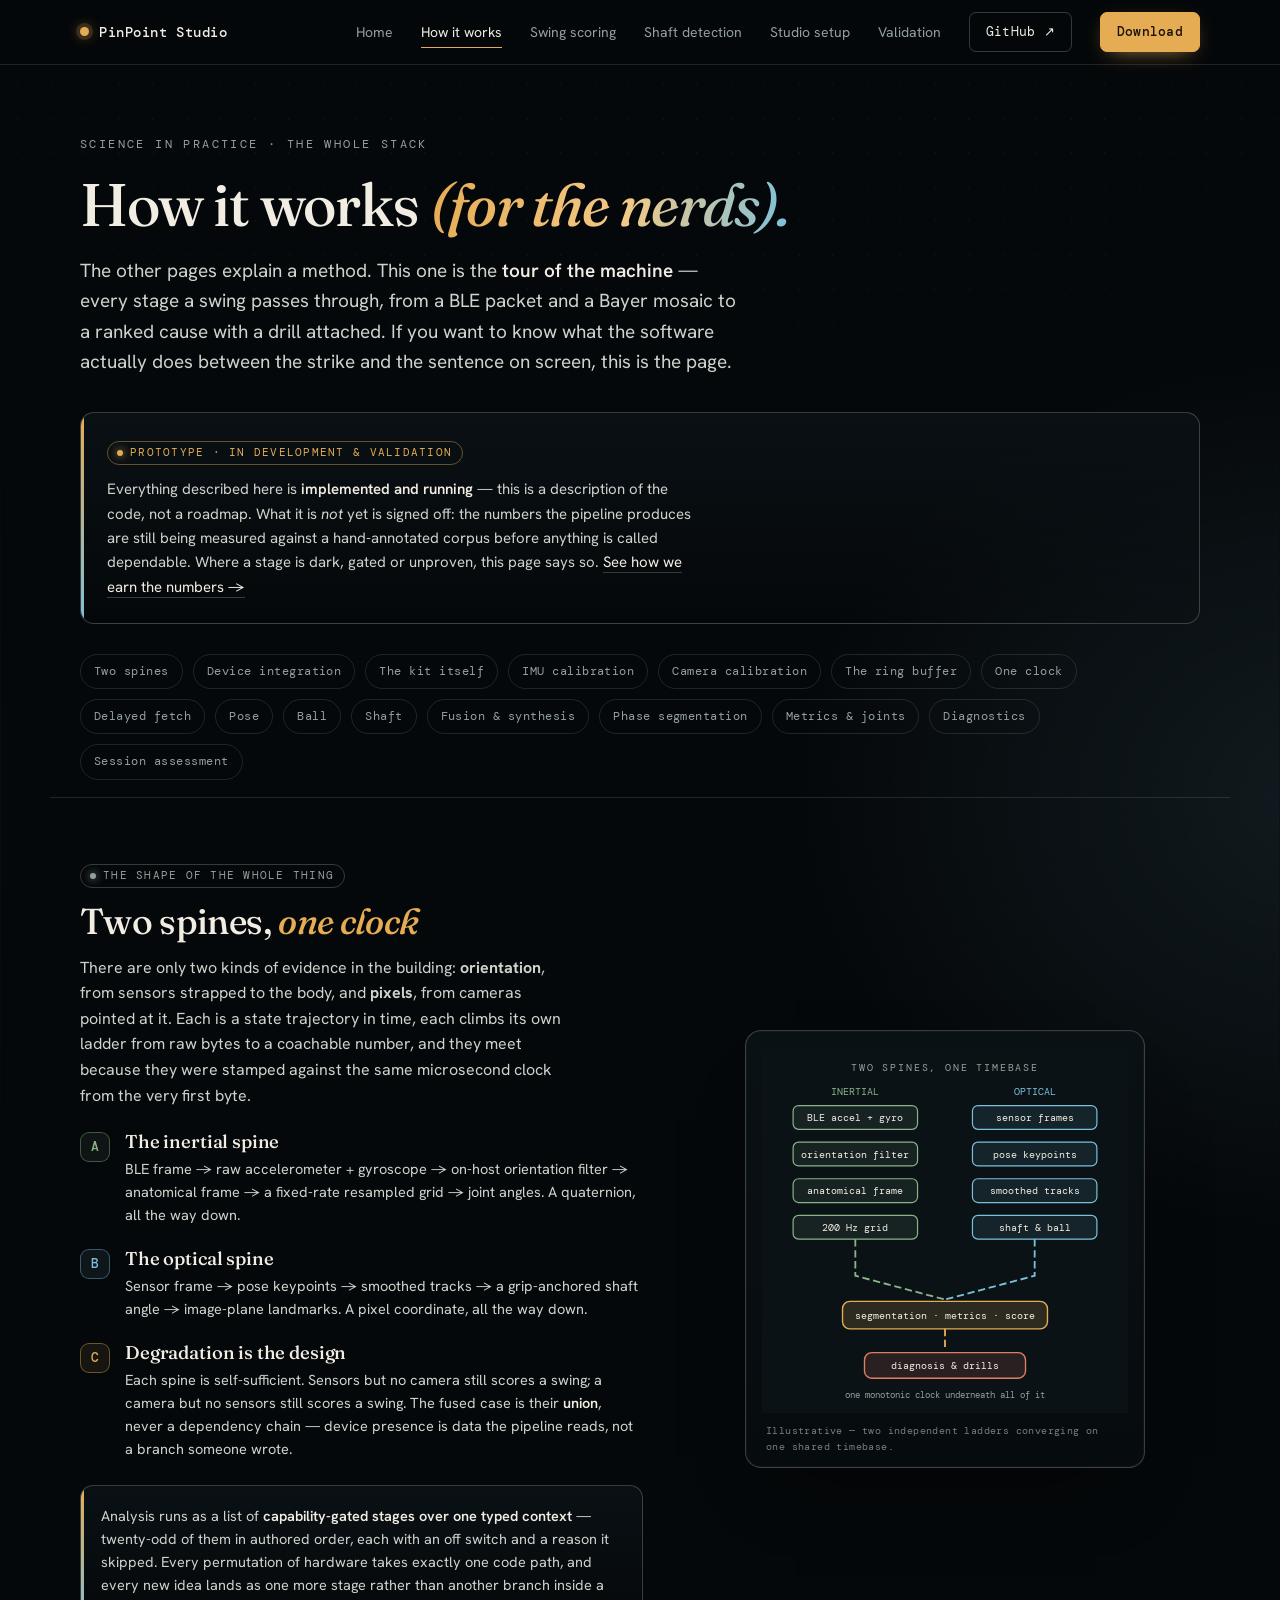
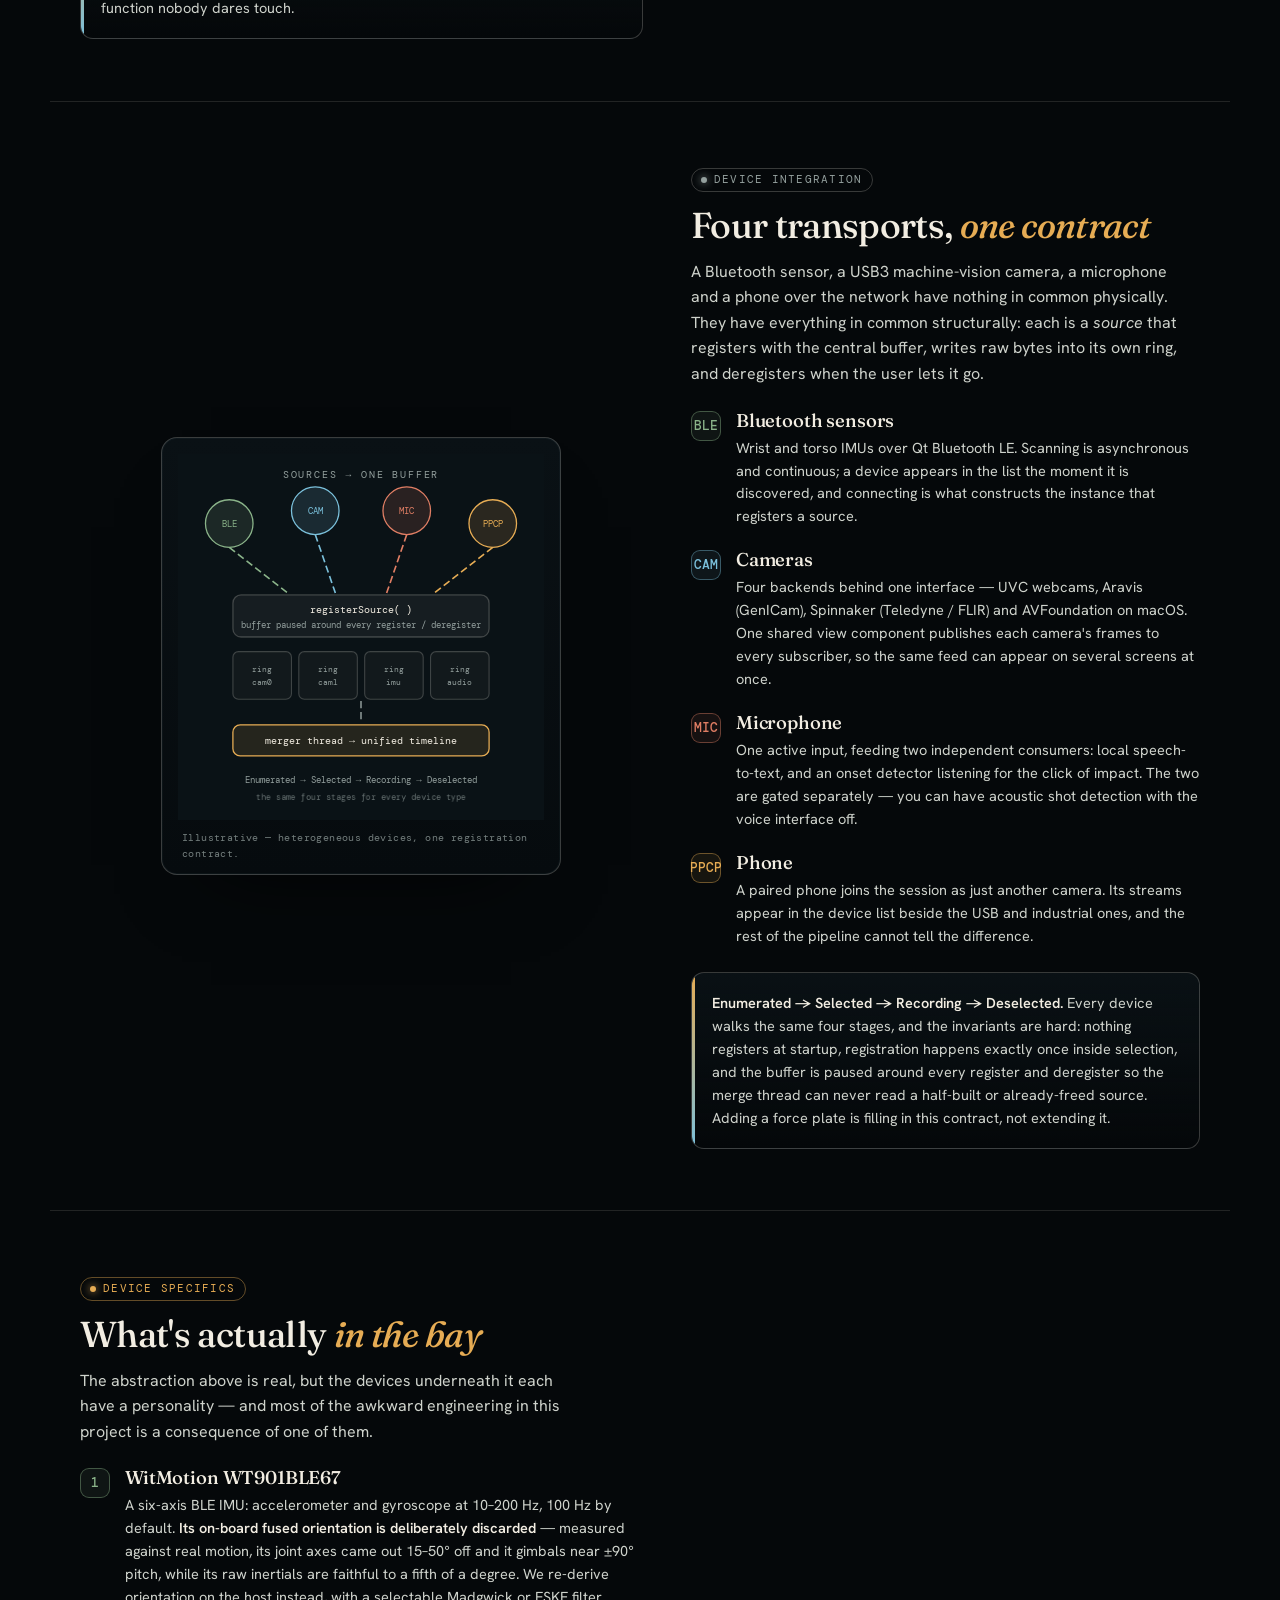
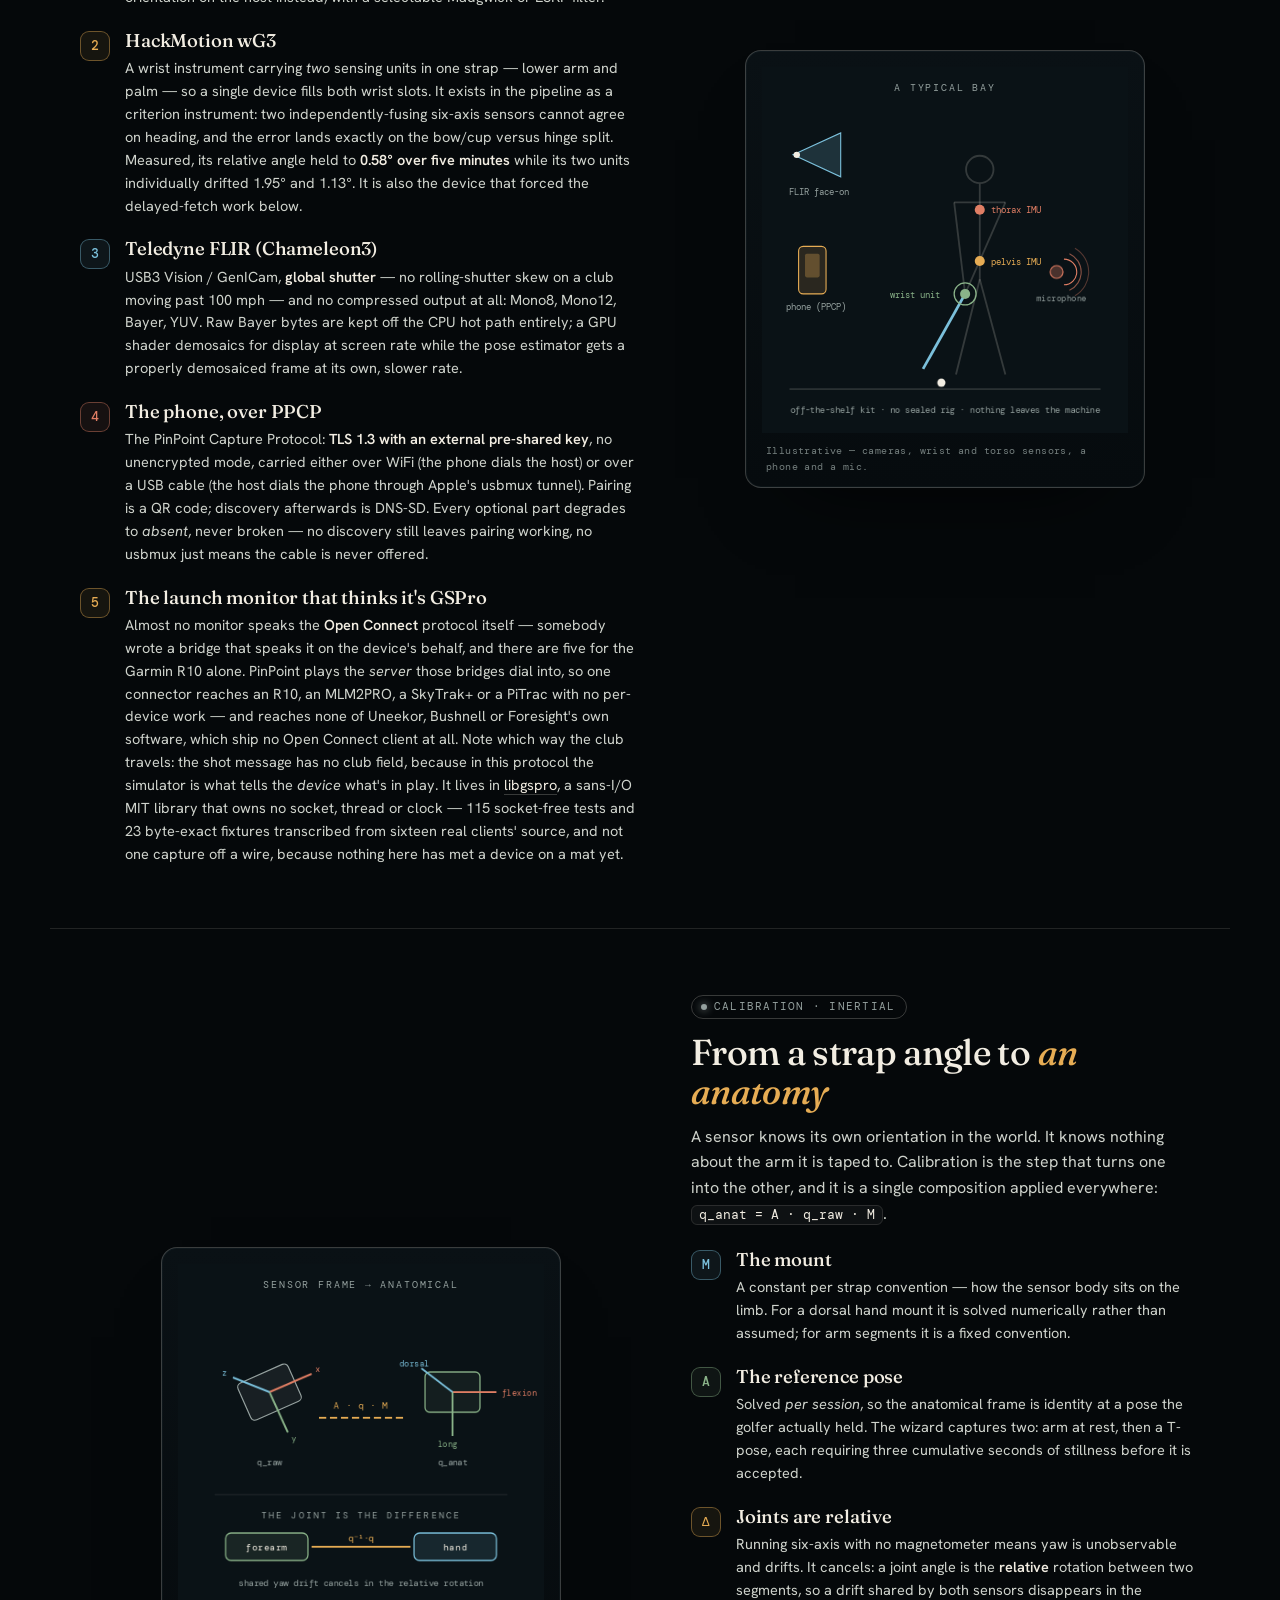
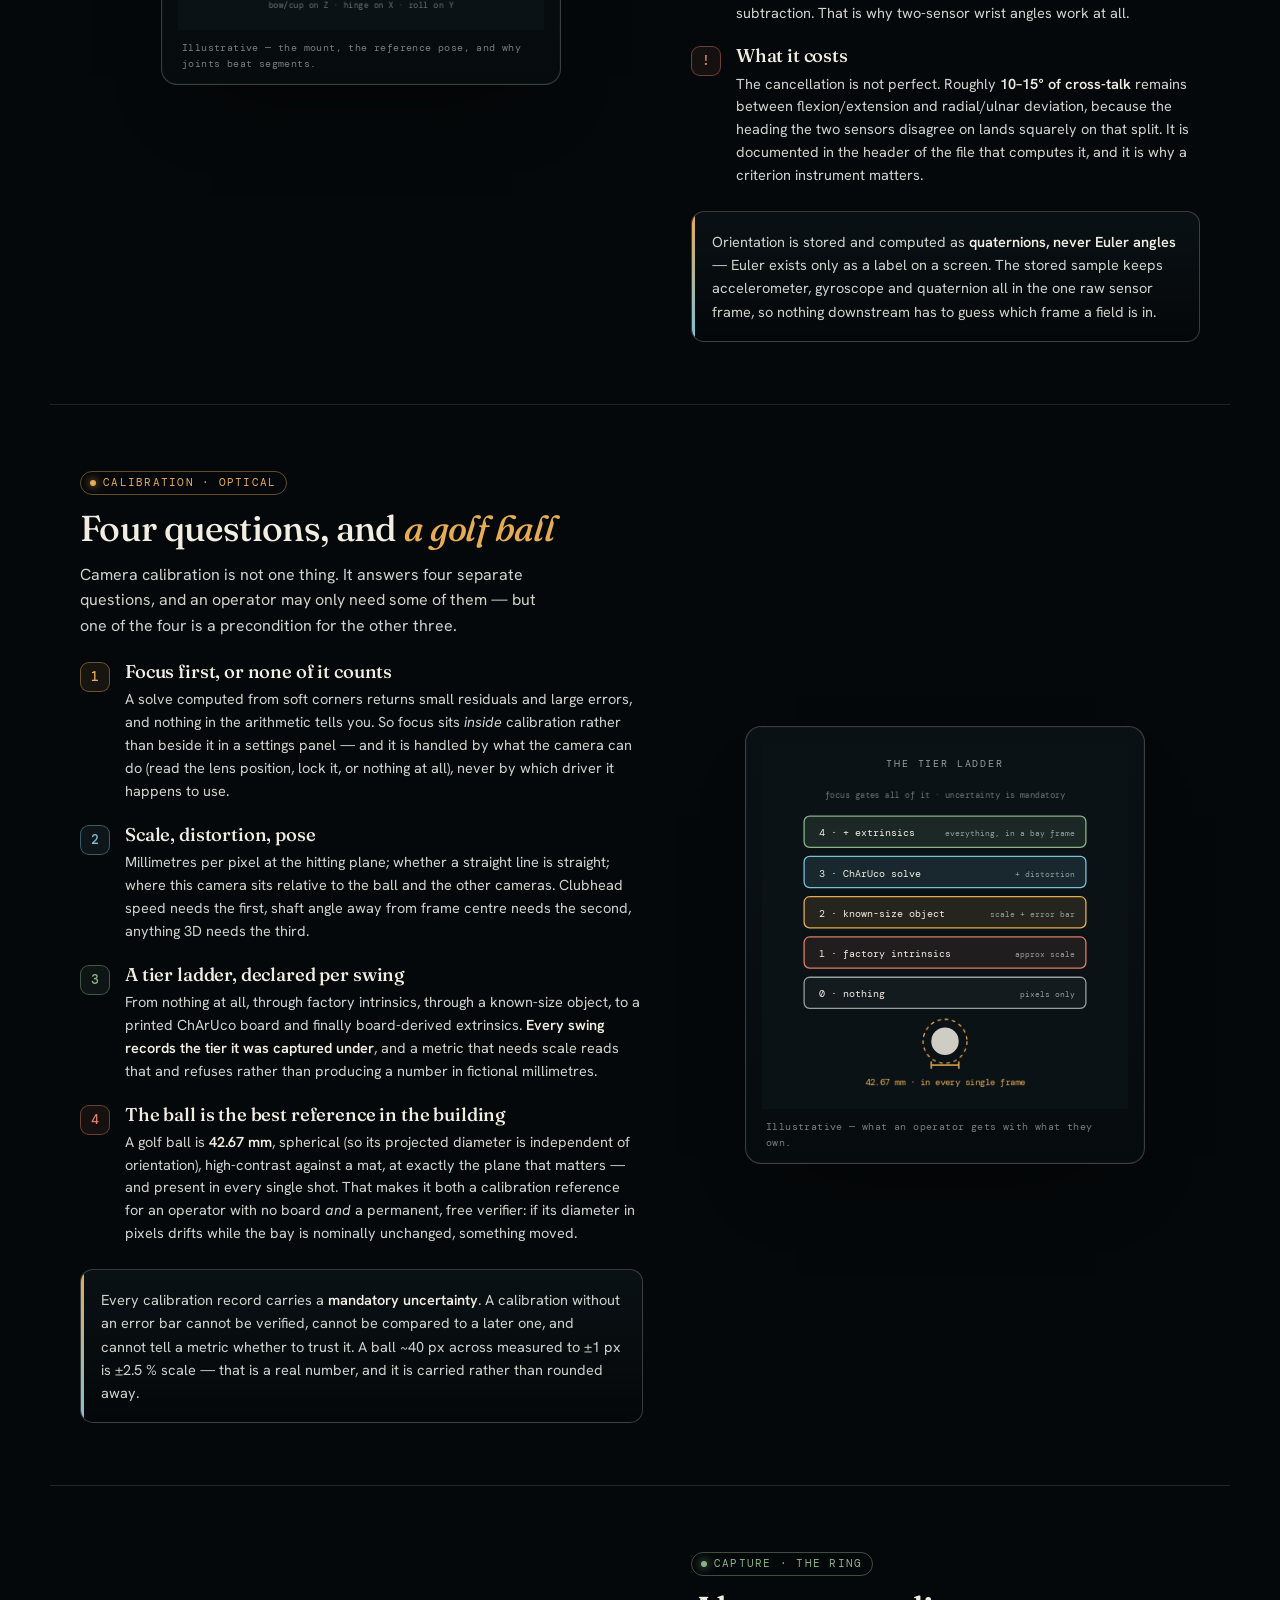
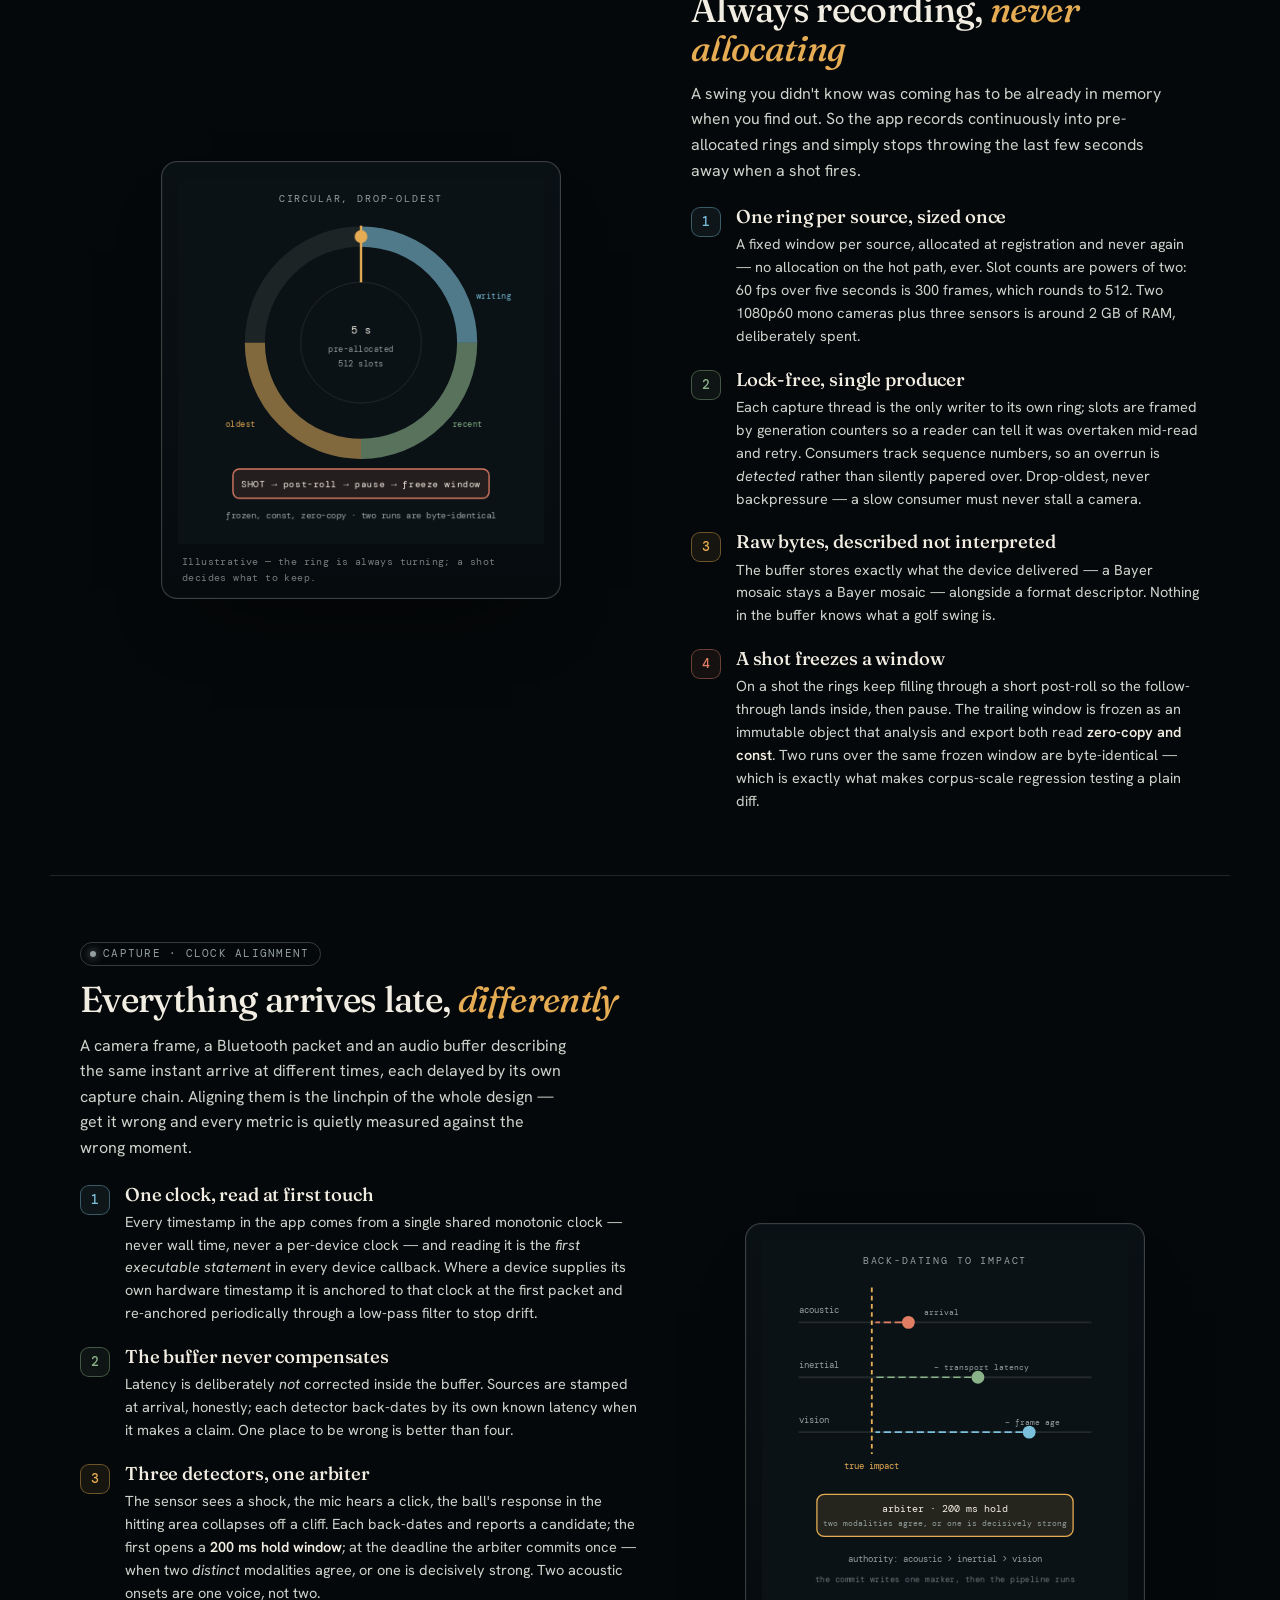
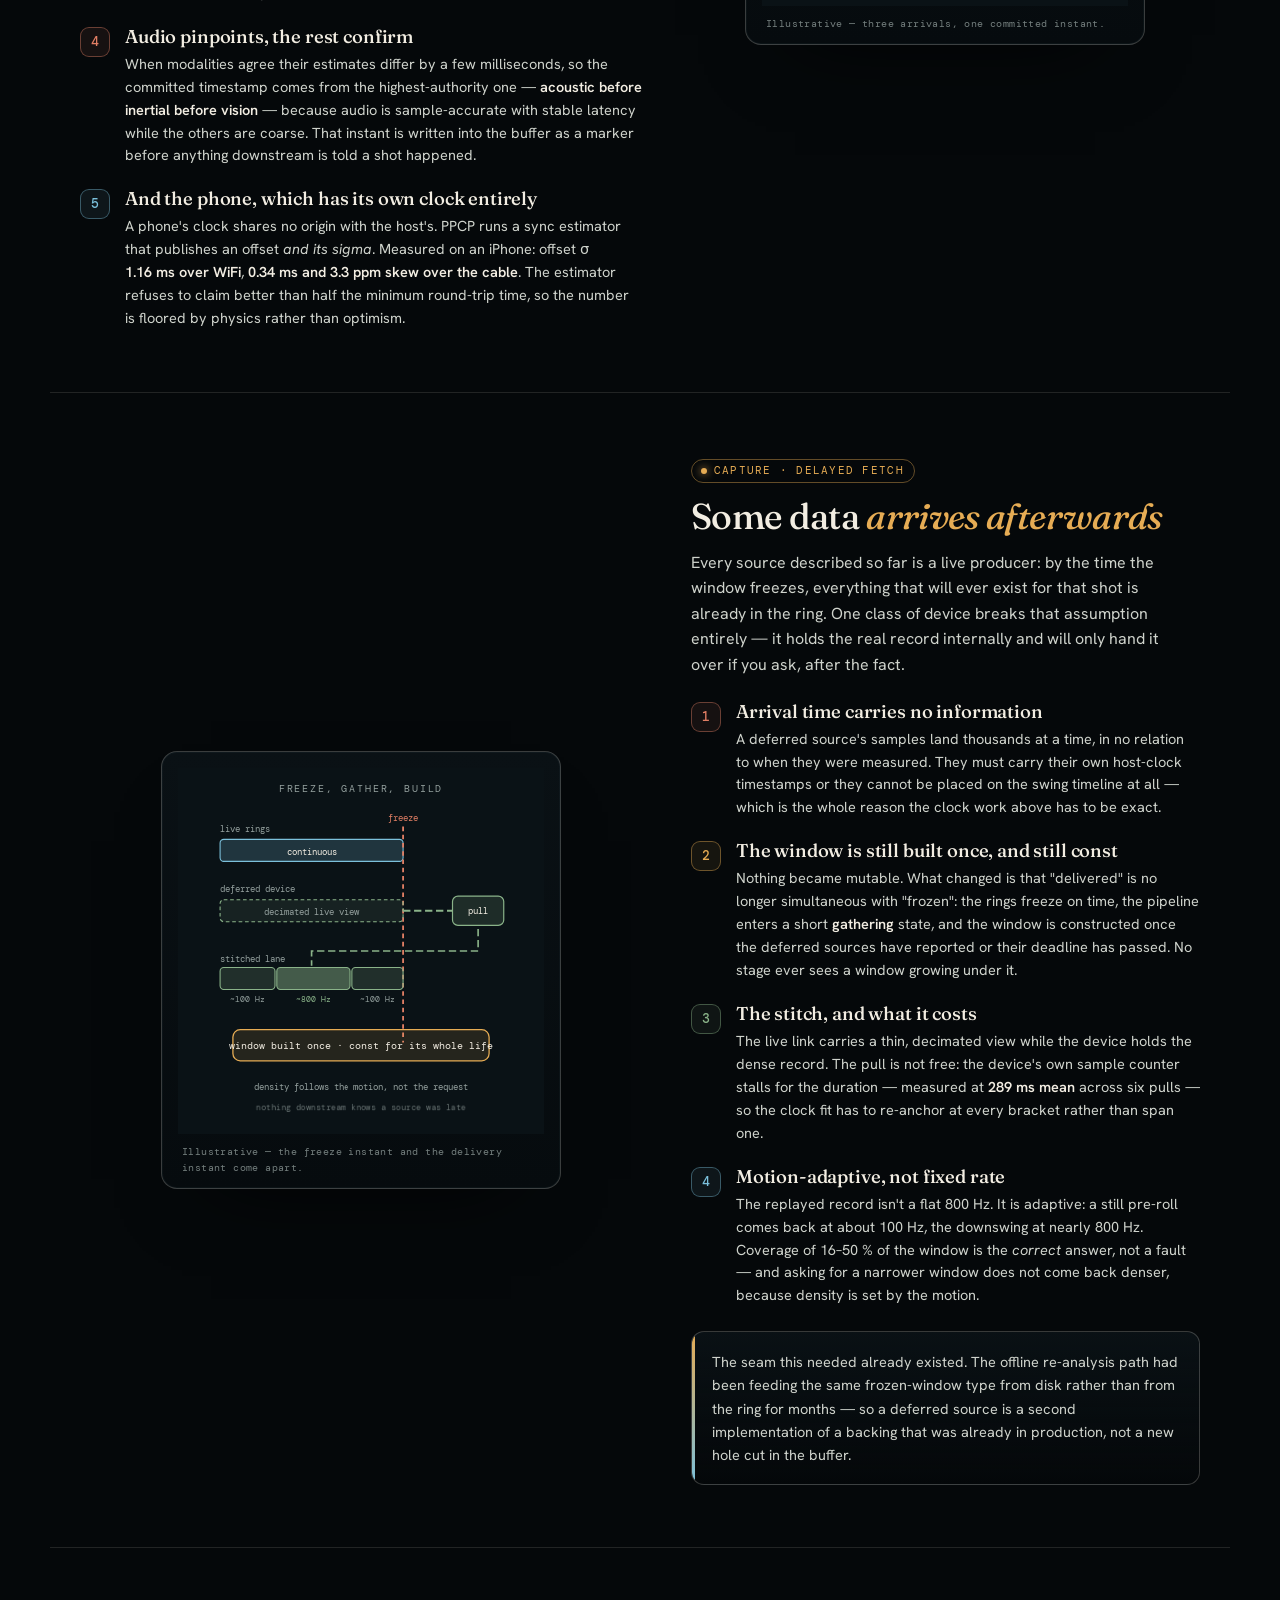
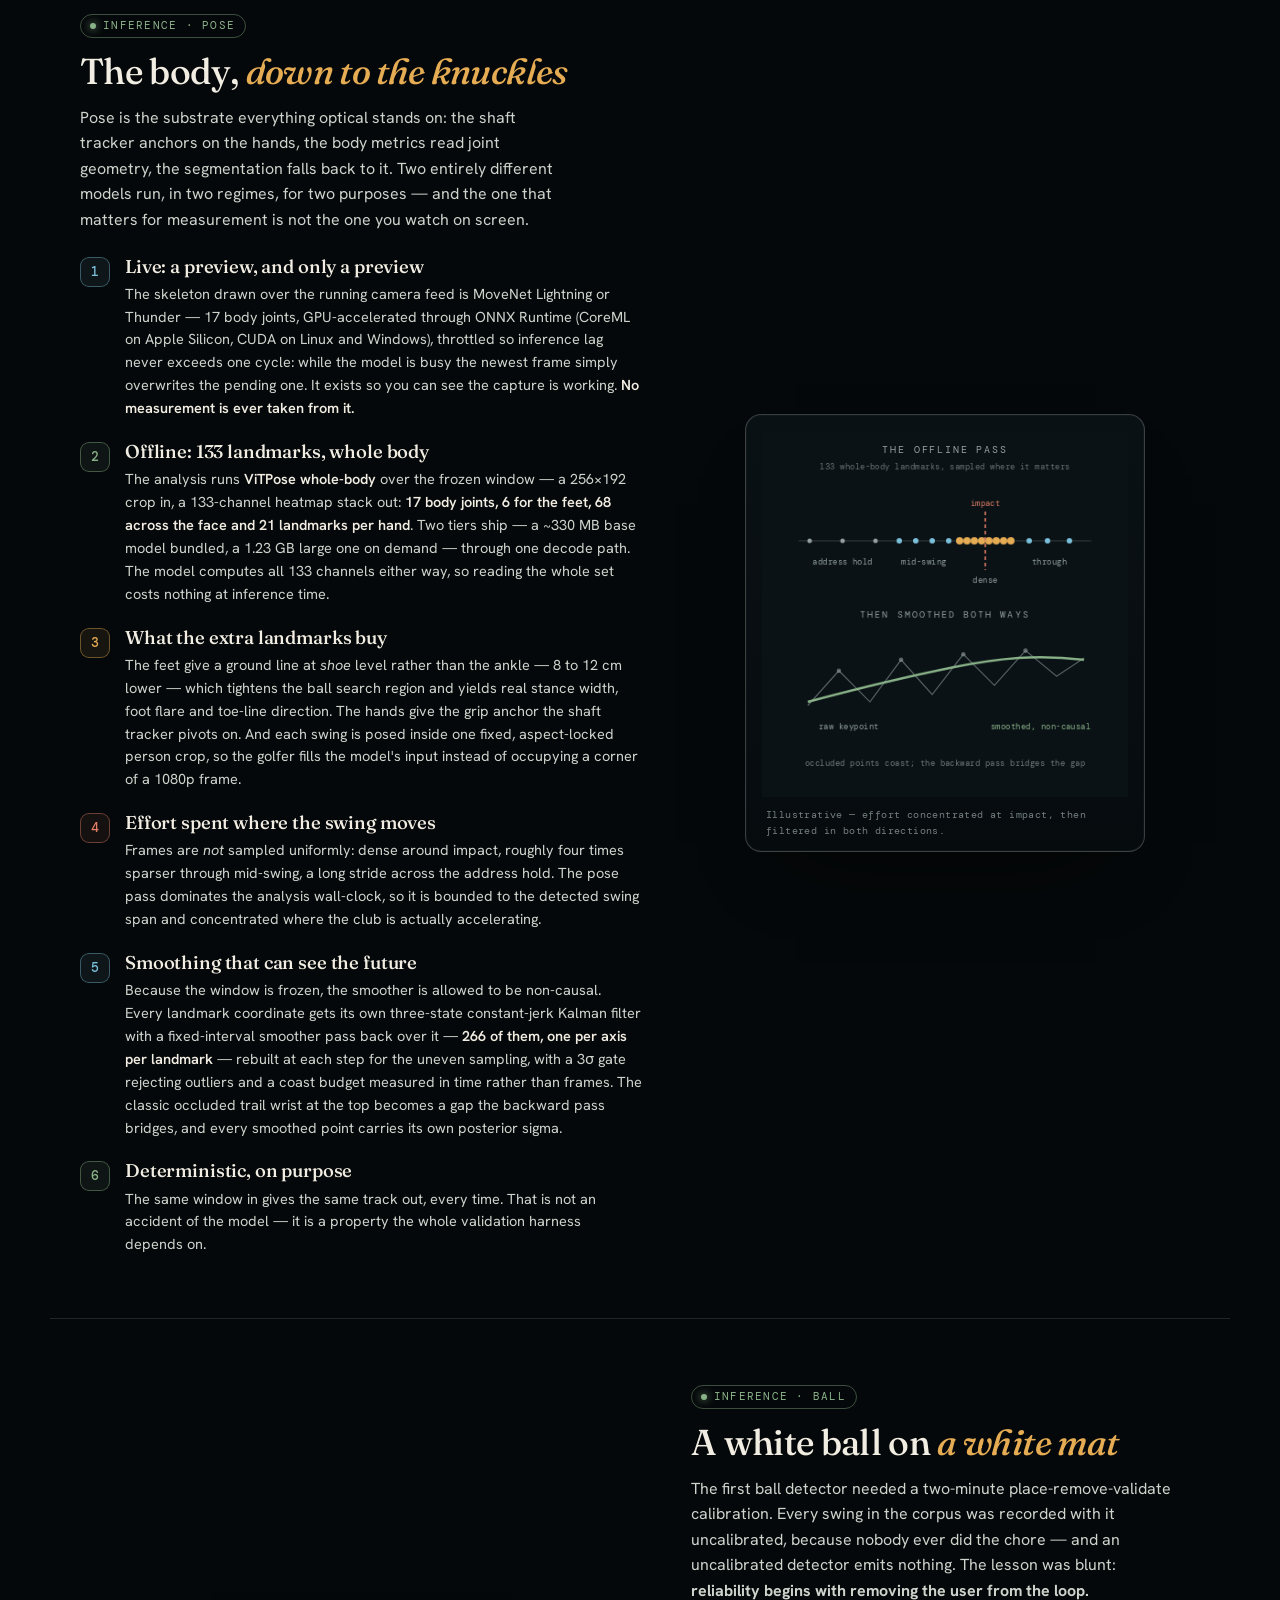
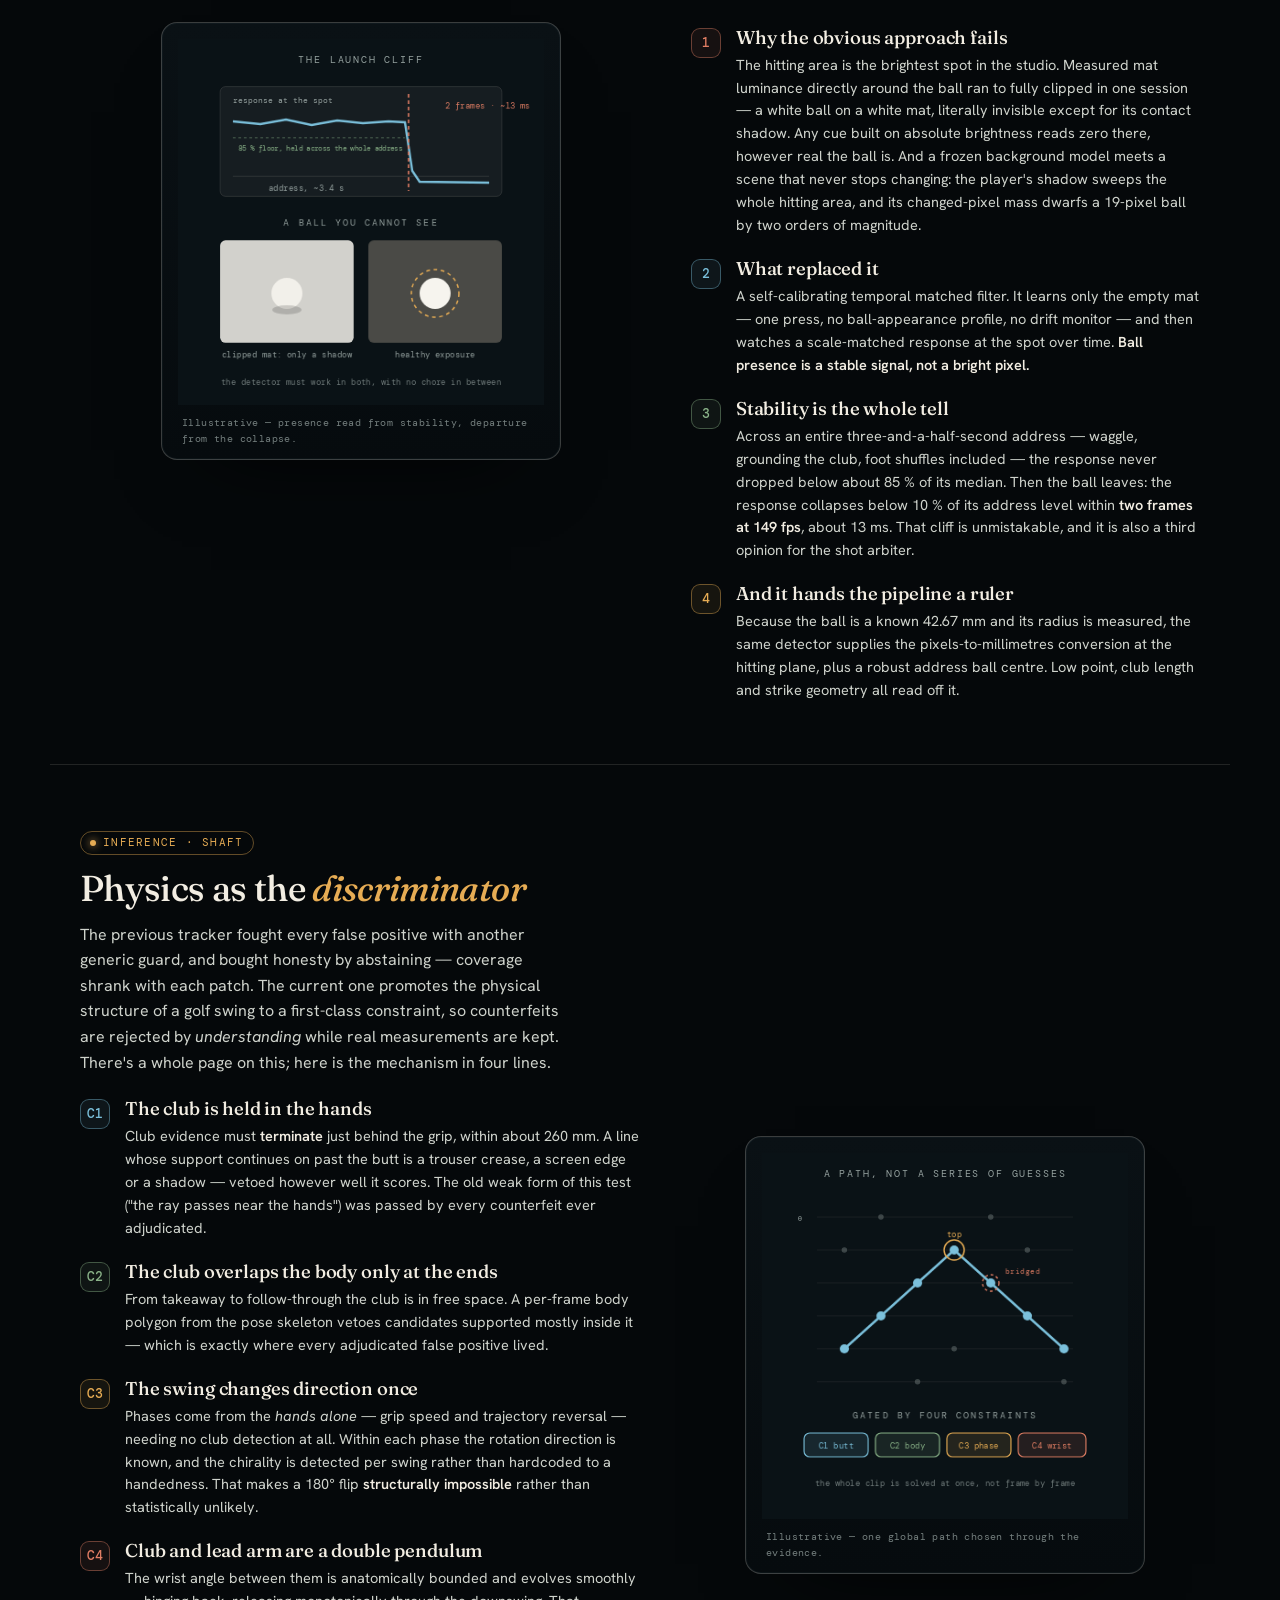
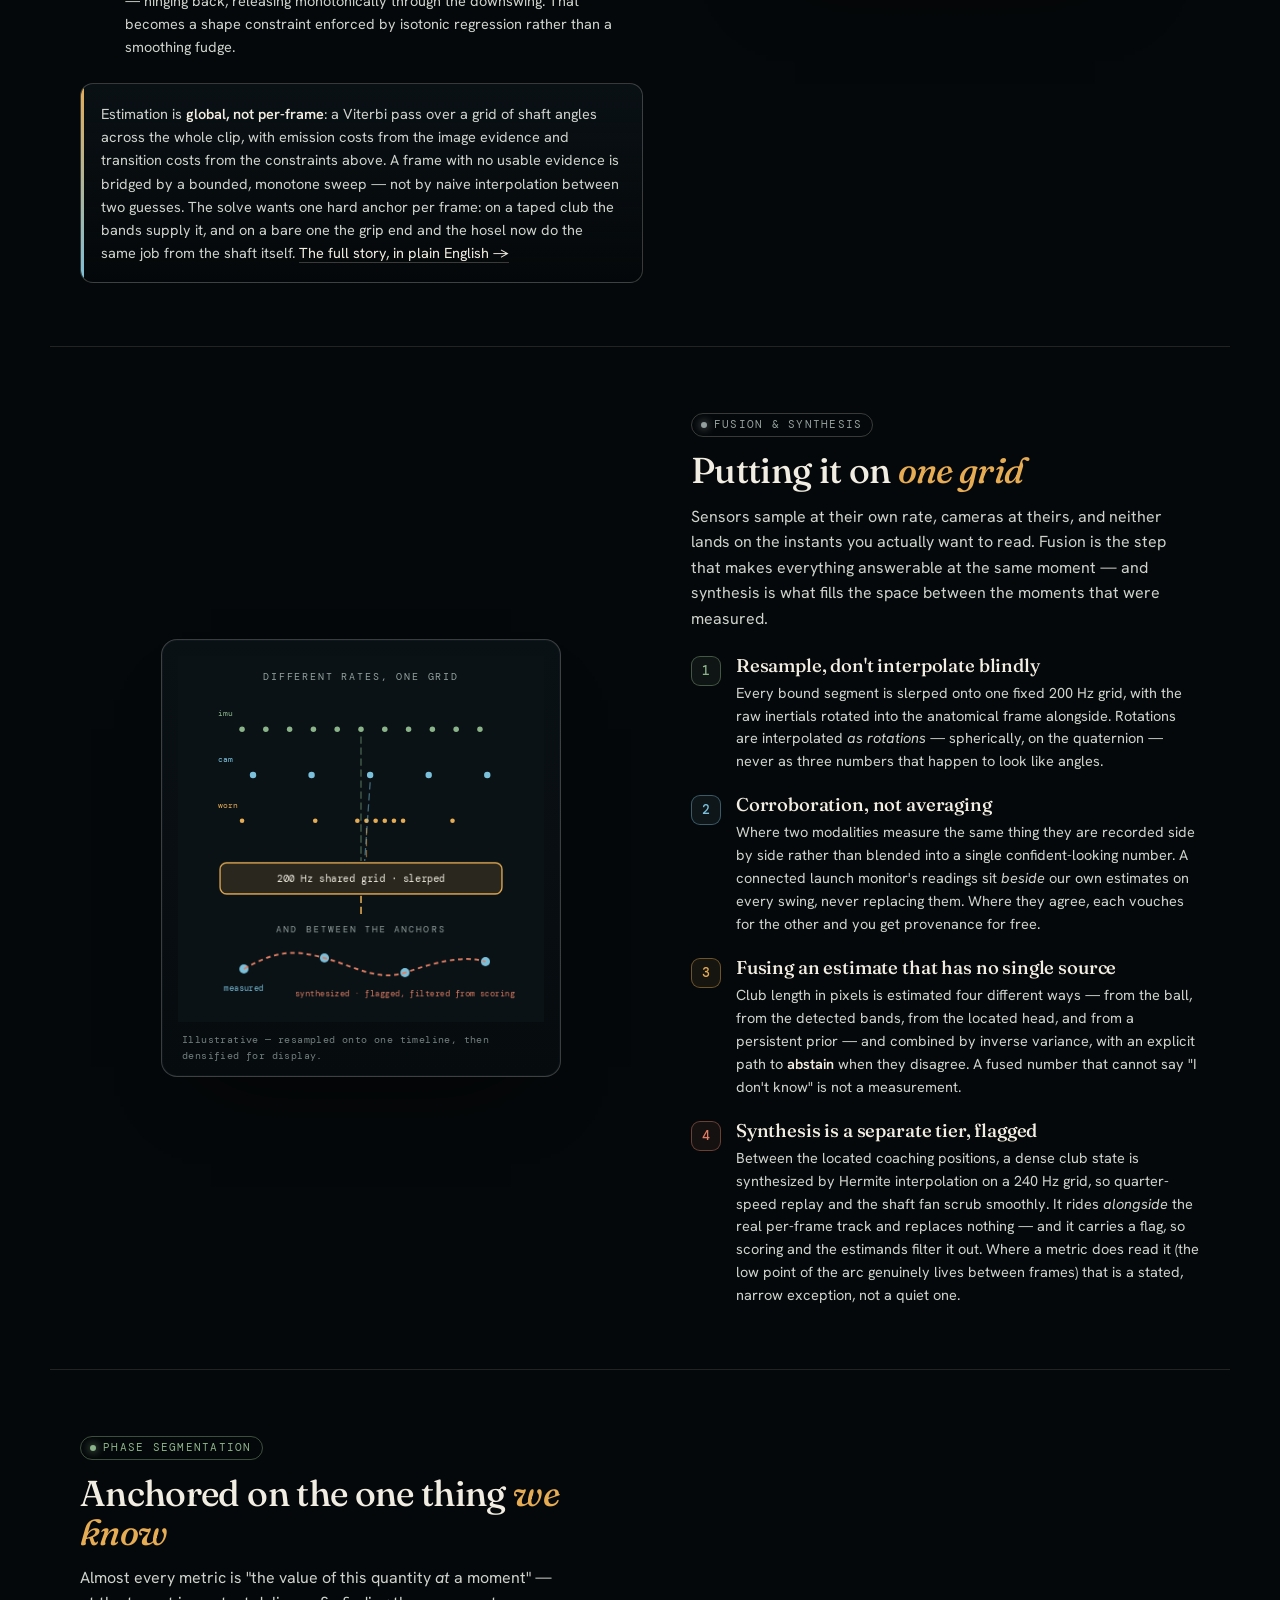
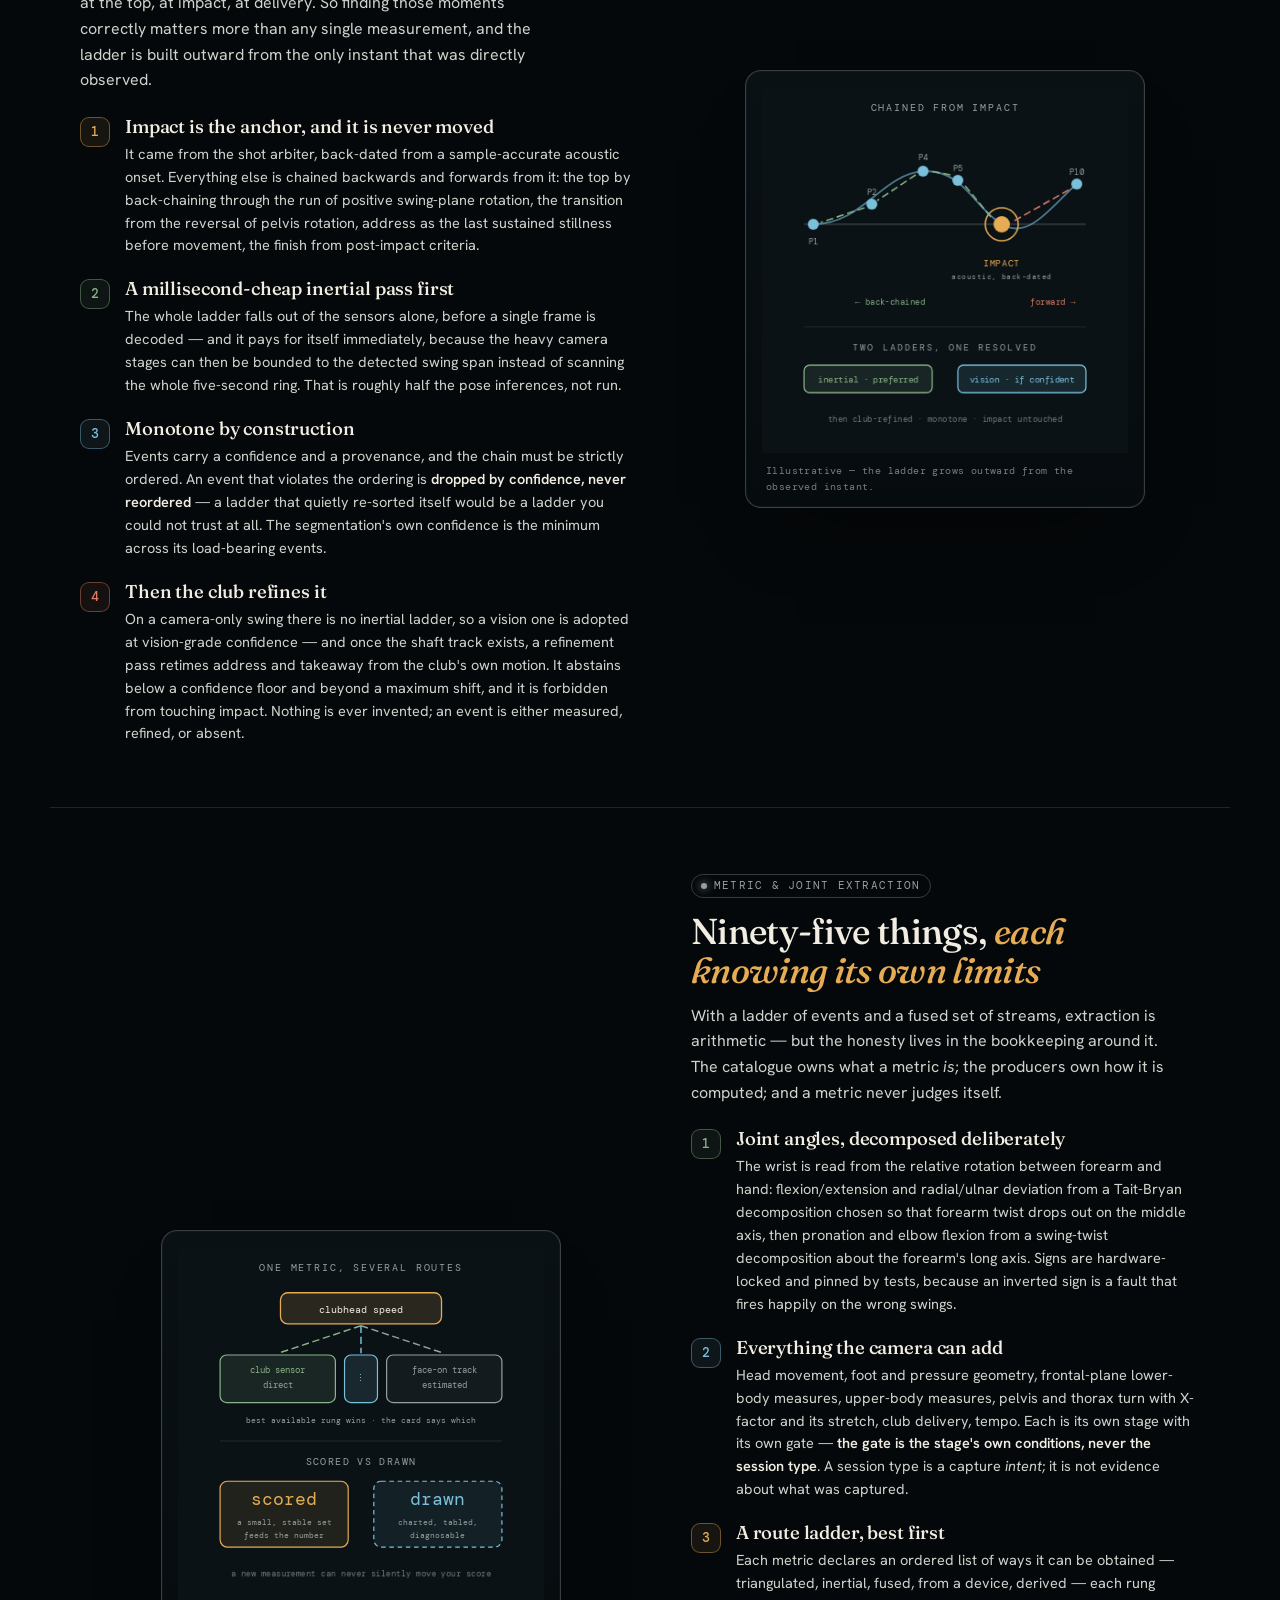
==== science/how-it-works.html @ d36f59b2 "Bring the site up to beta 3 — the second camera counts The down-the-line camera gets its own trackin" ====
<!DOCTYPE html>
<html lang="en-GB">
<head>
<meta charset="UTF-8">
<meta name="viewport" content="width=device-width, initial-scale=1.0">
<title>How it works (for the nerds) — PinPoint Studio</title>
<meta name="description" content="The whole PinPoint Studio pipeline end to end — device integration over BLE, cameras, microphone and phone; the WitMotion, HackMotion, FLIR and PPCP specifics; IMU and camera calibration; the lock-free capture ring, one monotonic clock and delayed fetch; pose, ball and shaft inference; fusion and synthesis; phase segmentation; metric and joint extraction; the causal diagnostics model with its corridors; and session assessment with drills and screens. A prototype under validation.">
<link rel="preconnect" href="https://fonts.googleapis.com">
<link rel="preconnect" href="https://fonts.gstatic.com" crossorigin>
<link href="https://fonts.googleapis.com/css2?family=Fraunces:ital,opsz,wght@0,9..144,400;0,9..144,500;0,9..144,600;1,9..144,400;1,9..144,500&family=Hanken+Grotesk:wght@400;500;600;700&family=DM+Mono:wght@400;500&display=swap" rel="stylesheet">
<link rel="stylesheet" href="../assets/science.css">
</head>
<body>
<div class="page">

<header>
  <div class="wrap bar">
    <a class="mark" href="../index.html"><span class="dot"></span><b>PinPoint Studio</b></a>
    <nav class="navlinks">
      <a class="muted" href="../index.html">Home</a>
      <a class="muted" href="how-it-works.html" aria-current="page">How it works</a>
      <a class="muted" href="swing-scoring.html">Swing scoring</a>
      <a class="muted" href="shaft-detection.html">Shaft detection</a>
      <a class="muted" href="studio-setup.html">Studio setup</a>
      <a class="muted" href="validation.html">Validation</a>
      <a class="btn" href="https://github.com/PinPoint-Golf/PinPointStudio" target="_blank" rel="noopener">GitHub &#8599;</a>
      <a class="btn solid" href="../index.html#get">Download</a>
    </nav>
  </div>
</header>

<main>
  <!-- hero -->
  <section class="subhero wrap">
    <span class="eyebrow reveal">Science in practice &middot; The whole stack</span>
    <h1 class="reveal" style="--d:1">How it works <em>(for the nerds).</em></h1>
    <p class="lede reveal" style="--d:2">The other pages explain a method. This one is the <strong>tour of the machine</strong> — every stage a swing passes through, from a BLE packet and a Bayer mosaic to a ranked cause with a drill attached. If you want to know what the software actually does between the strike and the sentence on screen, this is the page.</p>
    <div class="notice reveal" style="--d:3">
      <span class="badge dev"><i></i>Prototype &middot; in development &amp; validation</span>
      <p>Everything described here is <strong>implemented and running</strong> — this is a description of the code, not a roadmap. What it is <em>not</em> yet is signed off: the numbers the pipeline produces are still being measured against a hand-annotated corpus before anything is called dependable. Where a stage is dark, gated or unproven, this page says so. <a class="ulink" href="validation.html">See how we earn the numbers &#8594;</a></p>
    </div>
    <nav class="contents reveal" style="--d:4" aria-label="On this page">
      <a href="#spine">Two spines</a>
      <a href="#devices">Device integration</a>
      <a href="#hardware">The kit itself</a>
      <a href="#imucal">IMU calibration</a>
      <a href="#camcal">Camera calibration</a>
      <a href="#buffer">The ring buffer</a>
      <a href="#clock">One clock</a>
      <a href="#deferred">Delayed fetch</a>
      <a href="#pose">Pose</a>
      <a href="#ball">Ball</a>
      <a href="#shaft">Shaft</a>
      <a href="#fusion">Fusion &amp; synthesis</a>
      <a href="#phases">Phase segmentation</a>
      <a href="#metrics">Metrics &amp; joints</a>
      <a href="#diagnostics">Diagnostics</a>
      <a href="#session">Session assessment</a>
    </nav>
  </section>

  <!-- 1. THE SPINE -->
  <section id="spine" class="xsec reveal">
    <div class="xgrid">
      <div class="xcol">
        <span class="badge"><i></i>The shape of the whole thing</span>
        <h2 class="xh">Two spines, <em>one clock</em></h2>
        <p class="xlede">There are only two kinds of evidence in the building: <strong>orientation</strong>, from sensors strapped to the body, and <strong>pixels</strong>, from cameras pointed at it. Each is a state trajectory in time, each climbs its own ladder from raw bytes to a coachable number, and they meet because they were stamped against the same microsecond clock from the very first byte.</p>
        <ul class="points">
          <li class="point"><span class="pi green">A</span><div><h4>The inertial spine</h4><p>BLE frame &#8594; raw accelerometer + gyroscope &#8594; on-host orientation filter &#8594; anatomical frame &#8594; a fixed-rate resampled grid &#8594; joint angles. A quaternion, all the way down.</p></div></li>
          <li class="point"><span class="pi cyan">B</span><div><h4>The optical spine</h4><p>Sensor frame &#8594; pose keypoints &#8594; smoothed tracks &#8594; a grip-anchored shaft angle &#8594; image-plane landmarks. A pixel coordinate, all the way down.</p></div></li>
          <li class="point"><span class="pi amber">C</span><div><h4>Degradation is the design</h4><p>Each spine is self-sufficient. Sensors but no camera still scores a swing; a camera but no sensors still scores a swing. The fused case is their <strong>union</strong>, never a dependency chain — device presence is data the pipeline reads, not a branch someone wrote.</p></div></li>
        </ul>
        <div class="callout"><p>Analysis runs as a list of <strong>capability-gated stages over one typed context</strong> — twenty-odd of them in authored order, each with an off switch and a reason it skipped. Every permutation of hardware takes exactly one code path, and every new idea lands as one more stage rather than another branch inside a function nobody dares touch.</p></div>
      </div>
      <div class="xv reveal">
        <svg viewBox="0 0 400 400" xmlns="http://www.w3.org/2000/svg">
          <rect width="400" height="400" fill="#0A1216"/>
          <text x="200" y="26" fill="var(--paper-dim)" font-size="10.5" text-anchor="middle" letter-spacing="2">TWO SPINES, ONE TIMEBASE</text>
          <text x="102" y="52" fill="var(--arm)" font-size="10.5" text-anchor="middle">INERTIAL</text>
          <text x="298" y="52" fill="var(--club)" font-size="10.5" text-anchor="middle">OPTICAL</text>
          <g stroke="var(--arm)" stroke-width="1.3" fill="rgba(138,179,137,.10)">
            <rect x="34" y="64" width="136" height="26" rx="6"/>
            <rect x="34" y="104" width="136" height="26" rx="6"/>
            <rect x="34" y="144" width="136" height="26" rx="6"/>
            <rect x="34" y="184" width="136" height="26" rx="6"/>
          </g>
          <g stroke="var(--club)" stroke-width="1.3" fill="rgba(123,192,219,.10)">
            <rect x="230" y="64" width="136" height="26" rx="6"/>
            <rect x="230" y="104" width="136" height="26" rx="6"/>
            <rect x="230" y="144" width="136" height="26" rx="6"/>
            <rect x="230" y="184" width="136" height="26" rx="6"/>
          </g>
          <g fill="var(--paper)" font-size="10.5" text-anchor="middle">
            <text x="102" y="81">BLE accel + gyro</text>
            <text x="102" y="121">orientation filter</text>
            <text x="102" y="161">anatomical frame</text>
            <text x="102" y="201">200 Hz grid</text>
            <text x="298" y="81">sensor frames</text>
            <text x="298" y="121">pose keypoints</text>
            <text x="298" y="161">smoothed tracks</text>
            <text x="298" y="201">shaft &amp; ball</text>
          </g>
          <path d="M102 210 L102 250 L200 276" fill="none" stroke="var(--arm)" stroke-width="2" stroke-dasharray="6 4" class="an-flow"/>
          <path d="M298 210 L298 250 L200 276" fill="none" stroke="var(--club)" stroke-width="2" stroke-dasharray="6 4" class="an-flow"/>
          <rect x="88" y="278" width="224" height="30" rx="8" fill="rgba(230,172,84,.16)" stroke="var(--accent)" stroke-width="1.5"/>
          <text x="200" y="297" fill="var(--paper)" font-size="11" text-anchor="middle">segmentation &#183; metrics &#183; score</text>
          <line x1="200" y1="308" x2="200" y2="332" stroke="var(--accent)" stroke-width="2" stroke-dasharray="4 4" class="an-flow"/>
          <rect x="112" y="334" width="176" height="28" rx="8" fill="rgba(224,126,100,.14)" stroke="var(--thorax)" stroke-width="1.5"/>
          <text x="200" y="352" fill="var(--paper)" font-size="11" text-anchor="middle">diagnosis &amp; drills</text>
          <text x="200" y="384" fill="var(--paper-dim)" font-size="10" text-anchor="middle">one monotonic clock underneath all of it</text>
        </svg>
        <p class="figcap">Illustrative — two independent ladders converging on one shared timebase.</p>
      </div>
    </div>
  </section>

  <!-- 2. DEVICE INTEGRATION -->
  <section id="devices" class="xsec alt reveal">
    <div class="xgrid">
      <div class="xcol">
        <span class="badge"><i></i>Device integration</span>
        <h2 class="xh">Four transports, <em>one contract</em></h2>
        <p class="xlede">A Bluetooth sensor, a USB3 machine-vision camera, a microphone and a phone over the network have nothing in common physically. They have everything in common structurally: each is a <em>source</em> that registers with the central buffer, writes raw bytes into its own ring, and deregisters when the user lets it go.</p>
        <ul class="points">
          <li class="point"><span class="pi green">BLE</span><div><h4>Bluetooth sensors</h4><p>Wrist and torso IMUs over Qt Bluetooth LE. Scanning is asynchronous and continuous; a device appears in the list the moment it is discovered, and connecting is what constructs the instance that registers a source.</p></div></li>
          <li class="point"><span class="pi cyan">CAM</span><div><h4>Cameras</h4><p>Four backends behind one interface — UVC webcams, Aravis (GenICam), Spinnaker (Teledyne&nbsp;/&nbsp;FLIR) and AVFoundation on macOS. One shared view component publishes each camera's frames to every subscriber, so the same feed can appear on several screens at once.</p></div></li>
          <li class="point"><span class="pi coral">MIC</span><div><h4>Microphone</h4><p>One active input, feeding two independent consumers: local speech-to-text, and an onset detector listening for the click of impact. The two are gated separately — you can have acoustic shot detection with the voice interface off.</p></div></li>
          <li class="point"><span class="pi amber">PPCP</span><div><h4>Phone</h4><p>A paired phone joins the session as just another camera. Its streams appear in the device list beside the USB and industrial ones, and the rest of the pipeline cannot tell the difference.</p></div></li>
        </ul>
        <div class="callout"><p><strong>Enumerated &#8594; Selected &#8594; Recording &#8594; Deselected.</strong> Every device walks the same four stages, and the invariants are hard: nothing registers at startup, registration happens exactly once inside selection, and the buffer is paused around every register and deregister so the merge thread can never read a half-built or already-freed source. Adding a force plate is filling in this contract, not extending it.</p></div>
      </div>
      <div class="xv reveal">
        <svg viewBox="0 0 400 400" xmlns="http://www.w3.org/2000/svg">
          <rect width="400" height="400" fill="#0A1216"/>
          <text x="200" y="26" fill="var(--paper-dim)" font-size="10.5" text-anchor="middle" letter-spacing="2">SOURCES &#8594; ONE BUFFER</text>
          <g font-size="10" text-anchor="middle">
            <circle cx="56" cy="76" r="26" fill="rgba(138,179,137,.14)" stroke="var(--arm)" stroke-width="1.4"/>
            <text x="56" y="80" fill="var(--arm)">BLE</text>
            <circle cx="150" cy="62" r="26" fill="rgba(123,192,219,.14)" stroke="var(--club)" stroke-width="1.4"/>
            <text x="150" y="66" fill="var(--club)">CAM</text>
            <circle cx="250" cy="62" r="26" fill="rgba(224,126,100,.14)" stroke="var(--thorax)" stroke-width="1.4"/>
            <text x="250" y="66" fill="var(--thorax)">MIC</text>
            <circle cx="344" cy="76" r="26" fill="rgba(230,172,84,.14)" stroke="var(--accent)" stroke-width="1.4"/>
            <text x="344" y="80" fill="var(--accent)">PPCP</text>
          </g>
          <g fill="none" stroke-width="1.8" stroke-dasharray="5 4" class="an-flow">
            <path d="M56 102 L120 152" stroke="var(--arm)"/>
            <path d="M150 88 L172 152" stroke="var(--club)"/>
            <path d="M250 88 L228 152" stroke="var(--thorax)"/>
            <path d="M344 102 L280 152" stroke="var(--accent)"/>
          </g>
          <rect x="60" y="154" width="280" height="46" rx="9" fill="rgba(242,237,226,.05)" stroke="var(--line-strong)" stroke-width="1.4"/>
          <text x="200" y="174" fill="var(--paper)" font-size="11" text-anchor="middle">registerSource( )</text>
          <text x="200" y="190" fill="var(--paper-dim)" font-size="9.5" text-anchor="middle">buffer paused around every register / deregister</text>
          <g stroke="var(--line-strong)" stroke-width="1.2" fill="rgba(242,237,226,.03)">
            <rect x="60" y="216" width="64" height="52" rx="6"/>
            <rect x="132" y="216" width="64" height="52" rx="6"/>
            <rect x="204" y="216" width="64" height="52" rx="6"/>
            <rect x="276" y="216" width="64" height="52" rx="6"/>
          </g>
          <g fill="var(--paper-dim)" font-size="9" text-anchor="middle">
            <text x="92" y="238">ring</text><text x="92" y="252">cam0</text>
            <text x="164" y="238">ring</text><text x="164" y="252">cam1</text>
            <text x="236" y="238">ring</text><text x="236" y="252">imu</text>
            <text x="308" y="238">ring</text><text x="308" y="252">audio</text>
          </g>
          <line x1="200" y1="270" x2="200" y2="294" stroke="var(--paper-dim)" stroke-width="1.6" stroke-dasharray="4 4" class="an-flow"/>
          <rect x="60" y="296" width="280" height="34" rx="8" fill="rgba(230,172,84,.12)" stroke="var(--accent)" stroke-width="1.4"/>
          <text x="200" y="317" fill="var(--paper)" font-size="11" text-anchor="middle">merger thread &#8594; unified timeline</text>
          <text x="200" y="360" fill="var(--paper-dim)" font-size="10" text-anchor="middle">Enumerated &#8594; Selected &#8594; Recording &#8594; Deselected</text>
          <text x="200" y="378" fill="var(--paper-dim)" font-size="9.5" text-anchor="middle" opacity=".7">the same four stages for every device type</text>
        </svg>
        <p class="figcap">Illustrative — heterogeneous devices, one registration contract.</p>
      </div>
    </div>
  </section>

  <!-- 3. HARDWARE -->
  <section id="hardware" class="xsec reveal">
    <div class="xgrid">
      <div class="xcol">
        <span class="badge accent"><i></i>Device specifics</span>
        <h2 class="xh">What's actually <em>in the bay</em></h2>
        <p class="xlede">The abstraction above is real, but the devices underneath it each have a personality — and most of the awkward engineering in this project is a consequence of one of them.</p>
        <ul class="points">
          <li class="point"><span class="pi green">1</span><div><h4>WitMotion WT901BLE67</h4><p>A six-axis BLE IMU: accelerometer and gyroscope at 10&ndash;200&nbsp;Hz, 100&nbsp;Hz by default. <strong>Its on-board fused orientation is deliberately discarded</strong> — measured against real motion, its joint axes came out 15&ndash;50&deg; off and it gimbals near &plusmn;90&deg; pitch, while its raw inertials are faithful to a fifth of a degree. We re-derive orientation on the host instead, with a selectable Madgwick or ESKF filter.</p></div></li>
          <li class="point"><span class="pi amber">2</span><div><h4>HackMotion wG3</h4><p>A wrist instrument carrying <em>two</em> sensing units in one strap — lower arm and palm — so a single device fills both wrist slots. It exists in the pipeline as a criterion instrument: two independently-fusing six-axis sensors cannot agree on heading, and the error lands exactly on the bow/cup versus hinge split. Measured, its relative angle held to <strong>0.58&deg; over five minutes</strong> while its two units individually drifted 1.95&deg; and 1.13&deg;. It is also the device that forced the delayed-fetch work below.</p></div></li>
          <li class="point"><span class="pi cyan">3</span><div><h4>Teledyne FLIR (Chameleon3)</h4><p>USB3&nbsp;Vision / GenICam, <strong>global shutter</strong> — no rolling-shutter skew on a club moving past 100&nbsp;mph — and no compressed output at all: Mono8, Mono12, Bayer, YUV. Raw Bayer bytes are kept off the CPU hot path entirely; a GPU shader demosaics for display at screen rate while the pose estimator gets a properly demosaiced frame at its own, slower rate.</p></div></li>
          <li class="point"><span class="pi coral">4</span><div><h4>The phone, over PPCP</h4><p>The PinPoint Capture Protocol: <strong>TLS 1.3 with an external pre-shared key</strong>, no unencrypted mode, carried either over WiFi (the phone dials the host) or over a USB cable (the host dials the phone through Apple's usbmux tunnel). Pairing is a QR code; discovery afterwards is DNS-SD. Every optional part degrades to <em>absent</em>, never broken — no discovery still leaves pairing working, no usbmux just means the cable is never offered.</p></div></li>
          <li class="point"><span class="pi amber">5</span><div><h4>The launch monitor that thinks it's GSPro</h4><p>Almost no monitor speaks the <strong>Open Connect</strong> protocol itself &mdash; somebody wrote a bridge that speaks it on the device's behalf, and there are five for the Garmin R10 alone. PinPoint plays the <em>server</em> those bridges dial into, so one connector reaches an R10, an MLM2PRO, a SkyTrak+ or a PiTrac with no per-device work &mdash; and reaches none of Uneekor, Bushnell or Foresight's own software, which ship no Open Connect client at all. Note which way the club travels: the shot message has no club field, because in this protocol the simulator is what tells the <em>device</em> what's in play. It lives in <a class="ulink" href="https://github.com/PinPoint-Golf/libgspro" target="_blank" rel="noopener">libgspro</a>, a sans-I/O MIT library that owns no socket, thread or clock &mdash; 115 socket-free tests and 23 byte-exact fixtures transcribed from sixteen real clients' source, and not one capture off a wire, because nothing here has met a device on a mat yet.</p></div></li>
        </ul>
      </div>
      <div class="xv reveal">
        <svg viewBox="0 0 400 400" xmlns="http://www.w3.org/2000/svg">
          <rect width="400" height="400" fill="#0A1216"/>
          <text x="200" y="26" fill="var(--paper-dim)" font-size="10.5" text-anchor="middle" letter-spacing="2">A TYPICAL BAY</text>
          <g stroke="rgba(242,237,226,.18)" stroke-width="2" fill="none">
            <line x1="238" y1="128" x2="238" y2="232"/>
            <line x1="238" y1="232" x2="212" y2="336"/>
            <line x1="238" y1="232" x2="266" y2="336"/>
            <line x1="210" y1="148" x2="266" y2="148"/>
            <line x1="210" y1="148" x2="222" y2="248"/>
            <line x1="266" y1="148" x2="222" y2="248"/>
          </g>
          <line x1="222" y1="248" x2="176" y2="330" stroke="var(--club)" stroke-width="3" class="an-shaft"/>
          <circle cx="238" cy="112" r="15" fill="none" stroke="rgba(242,237,226,.18)" stroke-width="2"/>
          <circle cx="238" cy="156" r="5.5" fill="var(--thorax)"/>
          <circle cx="238" cy="212" r="5.5" fill="var(--pelvis)"/>
          <circle cx="222" cy="248" r="5.5" fill="var(--arm)"/>
          <circle cx="222" cy="248" r="12" fill="none" stroke="var(--arm)" stroke-width="1.4" class="an-node"/>
          <g font-size="9.5">
            <text x="250" y="160" fill="var(--thorax)">thorax IMU</text>
            <text x="250" y="216" fill="var(--pelvis)">pelvis IMU</text>
            <text x="140" y="252" fill="var(--arm)">wrist unit</text>
          </g>
          <path d="M34 96 L86 72 L86 120 Z" fill="rgba(123,192,219,.18)" stroke="var(--club)" stroke-width="1.2"/>
          <circle cx="38" cy="96" r="3.5" fill="var(--paper)"/>
          <text x="30" y="140" fill="var(--paper-dim)" font-size="9.5">FLIR face-on</text>
          <rect x="40" y="196" width="30" height="52" rx="5" fill="rgba(230,172,84,.14)" stroke="var(--accent)" stroke-width="1.2"/>
          <rect x="47" y="204" width="16" height="26" rx="2" fill="rgba(230,172,84,.3)"/>
          <text x="26" y="266" fill="var(--paper-dim)" font-size="9.5">phone (PPCP)</text>
          <g stroke="var(--thorax)" stroke-width="1.2" fill="none">
            <path d="M330 210 a 14 14 0 0 1 0 28"/>
            <path d="M336 204 a 22 22 0 0 1 0 40" opacity=".6"/>
            <path d="M342 198 a 30 30 0 0 1 0 52" opacity=".35"/>
          </g>
          <circle cx="322" cy="224" r="7" fill="rgba(224,126,100,.3)" stroke="var(--thorax)" stroke-width="1.2"/>
          <text x="300" y="256" fill="var(--paper-dim)" font-size="9.5">microphone</text>
          <line x1="30" y1="352" x2="370" y2="352" stroke="rgba(242,237,226,.14)" stroke-width="2"/>
          <circle cx="196" cy="345" r="4.5" fill="var(--paper)"/>
          <text x="200" y="378" fill="var(--paper-dim)" font-size="10" text-anchor="middle">off-the-shelf kit &#183; no sealed rig &#183; nothing leaves the machine</text>
        </svg>
        <p class="figcap">Illustrative — cameras, wrist and torso sensors, a phone and a mic.</p>
      </div>
    </div>
  </section>

  <!-- 4. IMU CALIBRATION -->
  <section id="imucal" class="xsec alt reveal">
    <div class="xgrid">
      <div class="xcol">
        <span class="badge"><i></i>Calibration &middot; inertial</span>
        <h2 class="xh">From a strap angle to <em>an anatomy</em></h2>
        <p class="xlede">A sensor knows its own orientation in the world. It knows nothing about the arm it is taped to. Calibration is the step that turns one into the other, and it is a single composition applied everywhere: <span class="formula">q_anat = A &middot; q_raw &middot; M</span>.</p>
        <ul class="points">
          <li class="point"><span class="pi cyan">M</span><div><h4>The mount</h4><p>A constant per strap convention — how the sensor body sits on the limb. For a dorsal hand mount it is solved numerically rather than assumed; for arm segments it is a fixed convention.</p></div></li>
          <li class="point"><span class="pi green">A</span><div><h4>The reference pose</h4><p>Solved <em>per session</em>, so the anatomical frame is identity at a pose the golfer actually held. The wizard captures two: arm at rest, then a T-pose, each requiring three cumulative seconds of stillness before it is accepted.</p></div></li>
          <li class="point"><span class="pi amber">&Delta;</span><div><h4>Joints are relative</h4><p>Running six-axis with no magnetometer means yaw is unobservable and drifts. It cancels: a joint angle is the <strong>relative</strong> rotation between two segments, so a drift shared by both sensors disappears in the subtraction. That is why two-sensor wrist angles work at all.</p></div></li>
          <li class="point"><span class="pi coral">!</span><div><h4>What it costs</h4><p>The cancellation is not perfect. Roughly <strong>10&ndash;15&deg; of cross-talk</strong> remains between flexion/extension and radial/ulnar deviation, because the heading the two sensors disagree on lands squarely on that split. It is documented in the header of the file that computes it, and it is why a criterion instrument matters.</p></div></li>
        </ul>
        <div class="callout"><p>Orientation is stored and computed as <strong>quaternions, never Euler angles</strong> — Euler exists only as a label on a screen. The stored sample keeps accelerometer, gyroscope and quaternion all in the one raw sensor frame, so nothing downstream has to guess which frame a field is in.</p></div>
      </div>
      <div class="xv reveal">
        <svg viewBox="0 0 400 400" xmlns="http://www.w3.org/2000/svg">
          <rect width="400" height="400" fill="#0A1216"/>
          <text x="200" y="26" fill="var(--paper-dim)" font-size="10.5" text-anchor="middle" letter-spacing="2">SENSOR FRAME &#8594; ANATOMICAL</text>
          <g transform="translate(100,140)">
            <rect x="-30" y="-22" width="60" height="44" rx="5" transform="rotate(-24)" fill="rgba(242,237,226,.06)" stroke="var(--paper-dim)" stroke-width="1.3"/>
            <line x1="0" y1="0" x2="46" y2="-20" stroke="var(--thorax)" stroke-width="2"/>
            <line x1="0" y1="0" x2="20" y2="44" stroke="var(--arm)" stroke-width="2"/>
            <line x1="0" y1="0" x2="-40" y2="-16" stroke="var(--club)" stroke-width="2"/>
            <text x="50" y="-22" fill="var(--thorax)" font-size="9.5">x</text>
            <text x="24" y="54" fill="var(--arm)" font-size="9.5">y</text>
            <text x="-52" y="-18" fill="var(--club)" font-size="9.5">z</text>
          </g>
          <text x="100" y="220" fill="var(--paper-dim)" font-size="10" text-anchor="middle">q_raw</text>
          <path d="M154 168 L246 168" fill="none" stroke="var(--accent)" stroke-width="2" stroke-dasharray="6 4" class="an-flow"/>
          <text x="200" y="158" fill="var(--accent)" font-size="10.5" text-anchor="middle">A &#183; q &#183; M</text>
          <g transform="translate(300,140)">
            <rect x="-30" y="-22" width="60" height="44" rx="5" fill="rgba(138,179,137,.08)" stroke="var(--arm)" stroke-width="1.3"/>
            <line x1="0" y1="0" x2="48" y2="0" stroke="var(--thorax)" stroke-width="2"/>
            <line x1="0" y1="0" x2="0" y2="48" stroke="var(--arm)" stroke-width="2"/>
            <line x1="0" y1="0" x2="-34" y2="-26" stroke="var(--club)" stroke-width="2"/>
            <text x="54" y="4" fill="var(--thorax)" font-size="9.5">flexion</text>
            <text x="-16" y="60" fill="var(--arm)" font-size="9.5">long</text>
            <text x="-58" y="-28" fill="var(--club)" font-size="9.5">dorsal</text>
          </g>
          <text x="300" y="220" fill="var(--paper-dim)" font-size="10" text-anchor="middle">q_anat</text>
          <line x1="40" y1="252" x2="360" y2="252" stroke="var(--line)" stroke-width="1"/>
          <text x="200" y="278" fill="var(--paper-dim)" font-size="10.5" text-anchor="middle" letter-spacing="1.5">THE JOINT IS THE DIFFERENCE</text>
          <rect x="52" y="294" width="90" height="30" rx="6" fill="rgba(138,179,137,.12)" stroke="var(--arm)" stroke-width="1.3"/>
          <text x="97" y="313" fill="var(--paper)" font-size="10.5" text-anchor="middle">forearm</text>
          <rect x="258" y="294" width="90" height="30" rx="6" fill="rgba(123,192,219,.12)" stroke="var(--club)" stroke-width="1.3"/>
          <text x="303" y="313" fill="var(--paper)" font-size="10.5" text-anchor="middle">hand</text>
          <path d="M146 309 L254 309" fill="none" stroke="var(--accent)" stroke-width="2"/>
          <text x="200" y="303" fill="var(--accent)" font-size="10" text-anchor="middle">q&#8315;&#185;&#183;q</text>
          <text x="200" y="352" fill="var(--paper-dim)" font-size="10" text-anchor="middle">shared yaw drift cancels in the relative rotation</text>
          <text x="200" y="376" fill="var(--paper-dim)" font-size="9.5" text-anchor="middle" opacity=".7">bow/cup on Z &#183; hinge on X &#183; roll on Y</text>
        </svg>
        <p class="figcap">Illustrative — the mount, the reference pose, and why joints beat segments.</p>
      </div>
    </div>
  </section>

  <!-- 5. CAMERA CALIBRATION -->
  <section id="camcal" class="xsec reveal">
    <div class="xgrid">
      <div class="xcol">
        <span class="badge dev"><i></i>Calibration &middot; optical</span>
        <h2 class="xh">Four questions, and <em>a golf ball</em></h2>
        <p class="xlede">Camera calibration is not one thing. It answers four separate questions, and an operator may only need some of them — but one of the four is a precondition for the other three.</p>
        <ul class="points">
          <li class="point"><span class="pi amber">1</span><div><h4>Focus first, or none of it counts</h4><p>A solve computed from soft corners returns small residuals and large errors, and nothing in the arithmetic tells you. So focus sits <em>inside</em> calibration rather than beside it in a settings panel — and it is handled by what the camera can do (read the lens position, lock it, or nothing at all), never by which driver it happens to use.</p></div></li>
          <li class="point"><span class="pi cyan">2</span><div><h4>Scale, distortion, pose</h4><p>Millimetres per pixel at the hitting plane; whether a straight line is straight; where this camera sits relative to the ball and the other cameras. Clubhead speed needs the first, shaft angle away from frame centre needs the second, anything 3D needs the third.</p></div></li>
          <li class="point"><span class="pi green">3</span><div><h4>A tier ladder, declared per swing</h4><p>From nothing at all, through factory intrinsics, through a known-size object, to a printed ChArUco board and finally board-derived extrinsics. <strong>Every swing records the tier it was captured under</strong>, and a metric that needs scale reads that and refuses rather than producing a number in fictional millimetres.</p></div></li>
          <li class="point"><span class="pi coral">4</span><div><h4>The ball is the best reference in the building</h4><p>A golf ball is <strong>42.67&nbsp;mm</strong>, spherical (so its projected diameter is independent of orientation), high-contrast against a mat, at exactly the plane that matters — and present in every single shot. That makes it both a calibration reference for an operator with no board <em>and</em> a permanent, free verifier: if its diameter in pixels drifts while the bay is nominally unchanged, something moved.</p></div></li>
        </ul>
        <div class="callout"><p>Every calibration record carries a <strong>mandatory uncertainty</strong>. A calibration without an error bar cannot be verified, cannot be compared to a later one, and cannot tell a metric whether to trust it. A ball ~40&nbsp;px across measured to &plusmn;1&nbsp;px is &plusmn;2.5&nbsp;% scale — that is a real number, and it is carried rather than rounded away.</p></div>
      </div>
      <div class="xv reveal">
        <svg viewBox="0 0 400 400" xmlns="http://www.w3.org/2000/svg">
          <rect width="400" height="400" fill="#0A1216"/>
          <text x="200" y="26" fill="var(--paper-dim)" font-size="10.5" text-anchor="middle" letter-spacing="2">THE TIER LADDER</text>
          <g stroke-width="1.4">
            <rect x="46" y="256" width="308" height="34" rx="6" fill="rgba(242,237,226,.04)" stroke="var(--paper-dim)"/>
            <rect x="46" y="212" width="308" height="34" rx="6" fill="rgba(224,126,100,.10)" stroke="var(--thorax)"/>
            <rect x="46" y="168" width="308" height="34" rx="6" fill="rgba(230,172,84,.12)" stroke="var(--accent)"/>
            <rect x="46" y="124" width="308" height="34" rx="6" fill="rgba(123,192,219,.12)" stroke="var(--club)"/>
            <rect x="46" y="80" width="308" height="34" rx="6" fill="rgba(138,179,137,.14)" stroke="var(--arm)"/>
          </g>
          <g fill="var(--paper)" font-size="10.5">
            <text x="62" y="278">0 &#183; nothing</text>
            <text x="62" y="234">1 &#183; factory intrinsics</text>
            <text x="62" y="190">2 &#183; known-size object</text>
            <text x="62" y="146">3 &#183; ChArUco solve</text>
            <text x="62" y="102">4 &#183; + extrinsics</text>
          </g>
          <g fill="var(--paper-dim)" font-size="9" text-anchor="end">
            <text x="342" y="278">pixels only</text>
            <text x="342" y="234">approx scale</text>
            <text x="342" y="190">scale + error bar</text>
            <text x="342" y="146">+ distortion</text>
            <text x="342" y="102">everything, in a bay frame</text>
          </g>
          <circle cx="200" cy="326" r="15" fill="var(--paper)" opacity=".85"/>
          <circle cx="200" cy="326" r="24" fill="none" stroke="var(--accent)" stroke-width="1.3" stroke-dasharray="4 4" class="an-node"/>
          <line x1="185" y1="352" x2="215" y2="352" stroke="var(--accent)" stroke-width="1.6"/>
          <line x1="185" y1="348" x2="185" y2="356" stroke="var(--accent)" stroke-width="1.6"/>
          <line x1="215" y1="348" x2="215" y2="356" stroke="var(--accent)" stroke-width="1.6"/>
          <text x="200" y="374" fill="var(--accent)" font-size="10" text-anchor="middle">42.67 mm &#183; in every single frame</text>
          <text x="200" y="60" fill="var(--paper-dim)" font-size="9.5" text-anchor="middle" opacity=".75">focus gates all of it &#183; uncertainty is mandatory</text>
        </svg>
        <p class="figcap">Illustrative — what an operator gets with what they own.</p>
      </div>
    </div>
  </section>

  <!-- 6. RING BUFFER -->
  <section id="buffer" class="xsec alt reveal">
    <div class="xgrid">
      <div class="xcol">
        <span class="badge now"><i></i>Capture &middot; the ring</span>
        <h2 class="xh">Always recording, <em>never allocating</em></h2>
        <p class="xlede">A swing you didn't know was coming has to be already in memory when you find out. So the app records continuously into pre-allocated rings and simply stops throwing the last few seconds away when a shot fires.</p>
        <ul class="points">
          <li class="point"><span class="pi cyan">1</span><div><h4>One ring per source, sized once</h4><p>A fixed window per source, allocated at registration and never again — no allocation on the hot path, ever. Slot counts are powers of two: 60&nbsp;fps over five seconds is 300 frames, which rounds to 512. Two 1080p60 mono cameras plus three sensors is around 2&nbsp;GB of RAM, deliberately spent.</p></div></li>
          <li class="point"><span class="pi green">2</span><div><h4>Lock-free, single producer</h4><p>Each capture thread is the only writer to its own ring; slots are framed by generation counters so a reader can tell it was overtaken mid-read and retry. Consumers track sequence numbers, so an overrun is <em>detected</em> rather than silently papered over. Drop-oldest, never backpressure — a slow consumer must never stall a camera.</p></div></li>
          <li class="point"><span class="pi amber">3</span><div><h4>Raw bytes, described not interpreted</h4><p>The buffer stores exactly what the device delivered — a Bayer mosaic stays a Bayer mosaic — alongside a format descriptor. Nothing in the buffer knows what a golf swing is.</p></div></li>
          <li class="point"><span class="pi coral">4</span><div><h4>A shot freezes a window</h4><p>On a shot the rings keep filling through a short post-roll so the follow-through lands inside, then pause. The trailing window is frozen as an immutable object that analysis and export both read <strong>zero-copy and const</strong>. Two runs over the same frozen window are byte-identical — which is exactly what makes corpus-scale regression testing a plain diff.</p></div></li>
        </ul>
      </div>
      <div class="xv reveal">
        <svg viewBox="0 0 400 400" xmlns="http://www.w3.org/2000/svg">
          <rect width="400" height="400" fill="#0A1216"/>
          <text x="200" y="26" fill="var(--paper-dim)" font-size="10.5" text-anchor="middle" letter-spacing="2">CIRCULAR, DROP-OLDEST</text>
          <circle cx="200" cy="180" r="116" fill="none" stroke="rgba(242,237,226,.08)" stroke-width="22"/>
          <path d="M 200 64 A 116 116 0 0 1 316 180" fill="none" stroke="var(--club)" stroke-width="22" opacity=".55"/>
          <path d="M 316 180 A 116 116 0 0 1 200 296" fill="none" stroke="var(--arm)" stroke-width="22" opacity=".55"/>
          <path d="M 200 296 A 116 116 0 0 1 84 180" fill="none" stroke="var(--pelvis)" stroke-width="22" opacity=".5"/>
          <g class="an-scan" style="transform-origin:200px 180px">
            <line x1="200" y1="180" x2="200" y2="52" stroke="var(--accent)" stroke-width="2.5"/>
            <circle cx="200" cy="64" r="7" fill="var(--accent)"/>
          </g>
          <circle cx="200" cy="180" r="66" fill="#0A1216" stroke="var(--line)" stroke-width="1"/>
          <text x="200" y="170" fill="var(--paper)" font-size="12" text-anchor="middle">5 s</text>
          <text x="200" y="190" fill="var(--paper-dim)" font-size="9.5" text-anchor="middle">pre-allocated</text>
          <text x="200" y="206" fill="var(--paper-dim)" font-size="9.5" text-anchor="middle">512 slots</text>
          <text x="326" y="132" fill="var(--club)" font-size="9.5">writing</text>
          <text x="300" y="272" fill="var(--arm)" font-size="9.5">recent</text>
          <text x="52" y="272" fill="var(--pelvis)" font-size="9.5">oldest</text>
          <rect x="60" y="318" width="280" height="32" rx="7" fill="rgba(224,126,100,.12)" stroke="var(--thorax)" stroke-width="1.4"/>
          <text x="200" y="338" fill="var(--paper)" font-size="10.5" text-anchor="middle">SHOT &#8594; post-roll &#8594; pause &#8594; freeze window</text>
          <text x="200" y="372" fill="var(--paper-dim)" font-size="10" text-anchor="middle">frozen, const, zero-copy &#183; two runs are byte-identical</text>
        </svg>
        <p class="figcap">Illustrative — the ring is always turning; a shot decides what to keep.</p>
      </div>
    </div>
  </section>

  <!-- 7. CLOCK -->
  <section id="clock" class="xsec reveal">
    <div class="xgrid">
      <div class="xcol">
        <span class="badge"><i></i>Capture &middot; clock alignment</span>
        <h2 class="xh">Everything arrives late, <em>differently</em></h2>
        <p class="xlede">A camera frame, a Bluetooth packet and an audio buffer describing the same instant arrive at different times, each delayed by its own capture chain. Aligning them is the linchpin of the whole design — get it wrong and every metric is quietly measured against the wrong moment.</p>
        <ul class="points">
          <li class="point"><span class="pi cyan">1</span><div><h4>One clock, read at first touch</h4><p>Every timestamp in the app comes from a single shared monotonic clock — never wall time, never a per-device clock — and reading it is the <em>first executable statement</em> in every device callback. Where a device supplies its own hardware timestamp it is anchored to that clock at the first packet and re-anchored periodically through a low-pass filter to stop drift.</p></div></li>
          <li class="point"><span class="pi green">2</span><div><h4>The buffer never compensates</h4><p>Latency is deliberately <em>not</em> corrected inside the buffer. Sources are stamped at arrival, honestly; each detector back-dates by its own known latency when it makes a claim. One place to be wrong is better than four.</p></div></li>
          <li class="point"><span class="pi amber">3</span><div><h4>Three detectors, one arbiter</h4><p>The sensor sees a shock, the mic hears a click, the ball's response in the hitting area collapses off a cliff. Each back-dates and reports a candidate; the first opens a <strong>200&nbsp;ms hold window</strong>; at the deadline the arbiter commits once — when two <em>distinct</em> modalities agree, or one is decisively strong. Two acoustic onsets are one voice, not two.</p></div></li>
          <li class="point"><span class="pi coral">4</span><div><h4>Audio pinpoints, the rest confirm</h4><p>When modalities agree their estimates differ by a few milliseconds, so the committed timestamp comes from the highest-authority one — <strong>acoustic before inertial before vision</strong> — because audio is sample-accurate with stable latency while the others are coarse. That instant is written into the buffer as a marker before anything downstream is told a shot happened.</p></div></li>
          <li class="point"><span class="pi cyan">5</span><div><h4>And the phone, which has its own clock entirely</h4><p>A phone's clock shares no origin with the host's. PPCP runs a sync estimator that publishes an offset <em>and its sigma</em>. Measured on an iPhone: offset &sigma; <strong>1.16&nbsp;ms over WiFi</strong>, <strong>0.34&nbsp;ms and 3.3&nbsp;ppm skew over the cable</strong>. The estimator refuses to claim better than half the minimum round-trip time, so the number is floored by physics rather than optimism.</p></div></li>
        </ul>
      </div>
      <div class="xv reveal">
        <svg viewBox="0 0 400 400" xmlns="http://www.w3.org/2000/svg">
          <rect width="400" height="400" fill="#0A1216"/>
          <text x="200" y="26" fill="var(--paper-dim)" font-size="10.5" text-anchor="middle" letter-spacing="2">BACK-DATING TO IMPACT</text>
          <line x1="120" y1="52" x2="120" y2="234" stroke="var(--accent)" stroke-width="2" stroke-dasharray="5 4"/>
          <text x="120" y="250" fill="var(--accent)" font-size="10" text-anchor="middle">true impact</text>
          <g stroke-width="2">
            <line x1="40" y1="90" x2="360" y2="90" stroke="rgba(242,237,226,.10)"/>
            <line x1="40" y1="150" x2="360" y2="150" stroke="rgba(242,237,226,.10)"/>
            <line x1="40" y1="210" x2="360" y2="210" stroke="rgba(242,237,226,.10)"/>
          </g>
          <g font-size="9.5" fill="var(--paper-dim)">
            <text x="40" y="80">acoustic</text>
            <text x="40" y="140">inertial</text>
            <text x="40" y="200">vision</text>
          </g>
          <circle cx="160" cy="90" r="7" fill="var(--thorax)"/>
          <circle cx="236" cy="150" r="7" fill="var(--arm)"/>
          <circle cx="292" cy="210" r="7" fill="var(--club)"/>
          <g stroke-dasharray="4 4" stroke-width="1.8" class="an-flow">
            <line x1="153" y1="90" x2="124" y2="90" stroke="var(--thorax)"/>
            <line x1="229" y1="150" x2="124" y2="150" stroke="var(--arm)"/>
            <line x1="285" y1="210" x2="124" y2="210" stroke="var(--club)"/>
          </g>
          <g font-size="9" fill="var(--paper-dim)" text-anchor="middle">
            <text x="196" y="82">arrival</text>
            <text x="240" y="142">&#8722; transport latency</text>
            <text x="296" y="202">&#8722; frame age</text>
          </g>
          <rect x="60" y="278" width="280" height="46" rx="8" fill="rgba(230,172,84,.12)" stroke="var(--accent)" stroke-width="1.4"/>
          <text x="200" y="297" fill="var(--paper)" font-size="10.5" text-anchor="middle">arbiter &#183; 200 ms hold</text>
          <text x="200" y="313" fill="var(--paper-dim)" font-size="9" text-anchor="middle">two modalities agree, or one is decisively strong</text>
          <text x="200" y="352" fill="var(--paper-dim)" font-size="10" text-anchor="middle">authority: acoustic &gt; inertial &gt; vision</text>
          <text x="200" y="374" fill="var(--paper-dim)" font-size="9.5" text-anchor="middle" opacity=".7">the commit writes one marker, then the pipeline runs</text>
        </svg>
        <p class="figcap">Illustrative — three arrivals, one committed instant.</p>
      </div>
    </div>
  </section>

  <!-- 8. DEFERRED -->
  <section id="deferred" class="xsec alt reveal">
    <div class="xgrid">
      <div class="xcol">
        <span class="badge dev"><i></i>Capture &middot; delayed fetch</span>
        <h2 class="xh">Some data <em>arrives afterwards</em></h2>
        <p class="xlede">Every source described so far is a live producer: by the time the window freezes, everything that will ever exist for that shot is already in the ring. One class of device breaks that assumption entirely — it holds the real record internally and will only hand it over if you ask, after the fact.</p>
        <ul class="points">
          <li class="point"><span class="pi coral">1</span><div><h4>Arrival time carries no information</h4><p>A deferred source's samples land thousands at a time, in no relation to when they were measured. They must carry their own host-clock timestamps or they cannot be placed on the swing timeline at all — which is the whole reason the clock work above has to be exact.</p></div></li>
          <li class="point"><span class="pi amber">2</span><div><h4>The window is still built once, and still const</h4><p>Nothing became mutable. What changed is that "delivered" is no longer simultaneous with "frozen": the rings freeze on time, the pipeline enters a short <strong>gathering</strong> state, and the window is constructed once the deferred sources have reported or their deadline has passed. No stage ever sees a window growing under it.</p></div></li>
          <li class="point"><span class="pi green">3</span><div><h4>The stitch, and what it costs</h4><p>The live link carries a thin, decimated view while the device holds the dense record. The pull is not free: the device's own sample counter stalls for the duration — measured at <strong>289&nbsp;ms mean</strong> across six pulls — so the clock fit has to re-anchor at every bracket rather than span one.</p></div></li>
          <li class="point"><span class="pi cyan">4</span><div><h4>Motion-adaptive, not fixed rate</h4><p>The replayed record isn't a flat 800&nbsp;Hz. It is adaptive: a still pre-roll comes back at about 100&nbsp;Hz, the downswing at nearly 800&nbsp;Hz. Coverage of 16&ndash;50&nbsp;% of the window is the <em>correct</em> answer, not a fault — and asking for a narrower window does not come back denser, because density is set by the motion.</p></div></li>
        </ul>
        <div class="callout"><p>The seam this needed already existed. The offline re-analysis path had been feeding the same frozen-window type from disk rather than from the ring for months — so a deferred source is a second implementation of a backing that was already in production, not a new hole cut in the buffer.</p></div>
      </div>
      <div class="xv reveal">
        <svg viewBox="0 0 400 400" xmlns="http://www.w3.org/2000/svg">
          <rect width="400" height="400" fill="#0A1216"/>
          <text x="200" y="26" fill="var(--paper-dim)" font-size="10.5" text-anchor="middle" letter-spacing="2">FREEZE, GATHER, BUILD</text>
          <text x="46" y="70" fill="var(--paper-dim)" font-size="9.5">live rings</text>
          <rect x="46" y="78" width="200" height="24" rx="4" fill="rgba(123,192,219,.20)" stroke="var(--club)" stroke-width="1.2"/>
          <text x="146" y="95" fill="var(--paper)" font-size="9.5" text-anchor="middle">continuous</text>
          <line x1="246" y1="64" x2="246" y2="300" stroke="var(--thorax)" stroke-width="2" stroke-dasharray="5 4"/>
          <text x="246" y="58" fill="var(--thorax)" font-size="9.5" text-anchor="middle">freeze</text>
          <text x="46" y="136" fill="var(--paper-dim)" font-size="9.5">deferred device</text>
          <rect x="46" y="144" width="200" height="24" rx="4" fill="rgba(138,179,137,.10)" stroke="var(--arm)" stroke-width="1.2" stroke-dasharray="4 3"/>
          <text x="146" y="161" fill="var(--paper-dim)" font-size="9.5" text-anchor="middle">decimated live view</text>
          <path d="M246 156 L300 156" stroke="var(--arm)" stroke-width="2" stroke-dasharray="5 4" class="an-flow" fill="none"/>
          <rect x="300" y="140" width="56" height="32" rx="6" fill="rgba(138,179,137,.16)" stroke="var(--arm)" stroke-width="1.3"/>
          <text x="328" y="160" fill="var(--paper)" font-size="9.5" text-anchor="middle">pull</text>
          <path d="M328 176 L328 200 L146 200 L146 216" fill="none" stroke="var(--arm)" stroke-width="1.8" stroke-dasharray="5 4" class="an-flow"/>
          <text x="46" y="212" fill="var(--paper-dim)" font-size="9.5">stitched lane</text>
          <g>
            <rect x="46" y="218" width="60" height="24" rx="4" fill="rgba(138,179,137,.18)" stroke="var(--arm)" stroke-width="1.2"/>
            <rect x="108" y="218" width="80" height="24" rx="4" fill="rgba(138,179,137,.45)" stroke="var(--arm)" stroke-width="1.2"/>
            <rect x="190" y="218" width="56" height="24" rx="4" fill="rgba(138,179,137,.18)" stroke="var(--arm)" stroke-width="1.2"/>
          </g>
          <text x="76" y="256" fill="var(--paper-dim)" font-size="8.5" text-anchor="middle">~100 Hz</text>
          <text x="148" y="256" fill="var(--arm)" font-size="8.5" text-anchor="middle">~800 Hz</text>
          <text x="218" y="256" fill="var(--paper-dim)" font-size="8.5" text-anchor="middle">~100 Hz</text>
          <rect x="60" y="286" width="280" height="34" rx="8" fill="rgba(230,172,84,.12)" stroke="var(--accent)" stroke-width="1.4"/>
          <text x="200" y="307" fill="var(--paper)" font-size="10.5" text-anchor="middle">window built once &#183; const for its whole life</text>
          <text x="200" y="352" fill="var(--paper-dim)" font-size="10" text-anchor="middle">density follows the motion, not the request</text>
          <text x="200" y="374" fill="var(--paper-dim)" font-size="9.5" text-anchor="middle" opacity=".7">nothing downstream knows a source was late</text>
        </svg>
        <p class="figcap">Illustrative — the freeze instant and the delivery instant come apart.</p>
      </div>
    </div>
  </section>

  <!-- 9. POSE -->
  <section id="pose" class="xsec reveal">
    <div class="xgrid">
      <div class="xcol">
        <span class="badge now"><i></i>Inference &middot; pose</span>
        <h2 class="xh">The body, <em>down to the knuckles</em></h2>
        <p class="xlede">Pose is the substrate everything optical stands on: the shaft tracker anchors on the hands, the body metrics read joint geometry, the segmentation falls back to it. Two entirely different models run, in two regimes, for two purposes — and the one that matters for measurement is not the one you watch on screen.</p>
        <ul class="points">
          <li class="point"><span class="pi cyan">1</span><div><h4>Live: a preview, and only a preview</h4><p>The skeleton drawn over the running camera feed is MoveNet Lightning or Thunder — 17 body joints, GPU-accelerated through ONNX Runtime (CoreML on Apple Silicon, CUDA on Linux and Windows), throttled so inference lag never exceeds one cycle: while the model is busy the newest frame simply overwrites the pending one. It exists so you can see the capture is working. <strong>No measurement is ever taken from it.</strong></p></div></li>
          <li class="point"><span class="pi green">2</span><div><h4>Offline: 133 landmarks, whole body</h4><p>The analysis runs <strong>ViTPose whole-body</strong> over the frozen window — a 256&times;192 crop in, a 133-channel heatmap stack out: <strong>17 body joints, 6 for the feet, 68 across the face and 21 landmarks per hand</strong>. Two tiers ship — a ~330&nbsp;MB base model bundled, a 1.23&nbsp;GB large one on demand — through one decode path. The model computes all 133 channels either way, so reading the whole set costs nothing at inference time.</p></div></li>
          <li class="point"><span class="pi amber">3</span><div><h4>What the extra landmarks buy</h4><p>The feet give a ground line at <em>shoe</em> level rather than the ankle — 8 to 12&nbsp;cm lower — which tightens the ball search region and yields real stance width, foot flare and toe-line direction. The hands give the grip anchor the shaft tracker pivots on. And each swing is posed inside one fixed, aspect-locked person crop, so the golfer fills the model's input instead of occupying a corner of a 1080p frame.</p></div></li>
          <li class="point"><span class="pi coral">4</span><div><h4>Effort spent where the swing moves</h4><p>Frames are <em>not</em> sampled uniformly: dense around impact, roughly four times sparser through mid-swing, a long stride across the address hold. The pose pass dominates the analysis wall-clock, so it is bounded to the detected swing span and concentrated where the club is actually accelerating.</p></div></li>
          <li class="point"><span class="pi cyan">5</span><div><h4>Smoothing that can see the future</h4><p>Because the window is frozen, the smoother is allowed to be non-causal. Every landmark coordinate gets its own three-state constant-jerk Kalman filter with a fixed-interval smoother pass back over it — <strong>266 of them, one per axis per landmark</strong> — rebuilt at each step for the uneven sampling, with a 3&sigma; gate rejecting outliers and a coast budget measured in time rather than frames. The classic occluded trail wrist at the top becomes a gap the backward pass bridges, and every smoothed point carries its own posterior sigma.</p></div></li>
          <li class="point"><span class="pi green">6</span><div><h4>Deterministic, on purpose</h4><p>The same window in gives the same track out, every time. That is not an accident of the model — it is a property the whole validation harness depends on.</p></div></li>
        </ul>
      </div>
      <div class="xv reveal">
        <svg viewBox="0 0 400 400" xmlns="http://www.w3.org/2000/svg">
          <rect width="400" height="400" fill="#0A1216"/>
          <text x="200" y="24" fill="var(--paper-dim)" font-size="10.5" text-anchor="middle" letter-spacing="2">THE OFFLINE PASS</text>
          <text x="200" y="42" fill="var(--paper-dim)" font-size="9" text-anchor="middle" opacity=".7">133 whole-body landmarks, sampled where it matters</text>
          <line x1="40" y1="120" x2="360" y2="120" stroke="rgba(242,237,226,.14)" stroke-width="1.5"/>
          <g fill="var(--paper-dim)">
            <circle cx="52" cy="120" r="2.5"/><circle cx="88" cy="120" r="2.5"/><circle cx="124" cy="120" r="2.5"/>
          </g>
          <g fill="var(--club)">
            <circle cx="150" cy="120" r="3"/><circle cx="168" cy="120" r="3"/><circle cx="186" cy="120" r="3"/>
            <circle cx="204" cy="120" r="3"/>
          </g>
          <g fill="var(--accent)">
            <circle cx="216" cy="120" r="4"/><circle cx="224" cy="120" r="4"/><circle cx="232" cy="120" r="4"/>
            <circle cx="240" cy="120" r="4"/><circle cx="248" cy="120" r="4"/><circle cx="256" cy="120" r="4"/>
            <circle cx="264" cy="120" r="4"/><circle cx="272" cy="120" r="4"/>
          </g>
          <g fill="var(--club)">
            <circle cx="292" cy="120" r="3"/><circle cx="312" cy="120" r="3"/><circle cx="336" cy="120" r="3"/>
          </g>
          <line x1="244" y1="88" x2="244" y2="152" stroke="var(--thorax)" stroke-width="1.6" stroke-dasharray="4 3"/>
          <text x="244" y="82" fill="var(--thorax)" font-size="9.5" text-anchor="middle">impact</text>
          <g fill="var(--paper-dim)" font-size="9" text-anchor="middle">
            <text x="88" y="146">address hold</text>
            <text x="177" y="146">mid-swing</text>
            <text x="244" y="166">dense</text>
            <text x="314" y="146">through</text>
          </g>
          <text x="200" y="204" fill="var(--paper-dim)" font-size="10.5" text-anchor="middle" letter-spacing="1.5">THEN SMOOTHED BOTH WAYS</text>
          <path d="M50 300 L84 262 L118 296 L152 250 L186 288 L220 244 L254 278 L288 240 L322 268 L352 248"
                fill="none" stroke="var(--paper-dim)" stroke-width="1.4" opacity=".5"/>
          <g fill="var(--paper-dim)" opacity=".55">
            <circle cx="84" cy="262" r="2.5"/><circle cx="152" cy="250" r="2.5"/><circle cx="220" cy="244" r="2.5"/>
            <circle cx="288" cy="240" r="2.5"/>
          </g>
          <path d="M50 296 C 110 280, 160 268, 210 258 S 300 244, 352 250"
                fill="none" stroke="var(--arm)" stroke-width="2.6"/>
          <text x="62" y="326" fill="var(--paper-dim)" font-size="9.5">raw keypoint</text>
          <text x="250" y="326" fill="var(--arm)" font-size="9.5">smoothed, non-causal</text>
          <text x="200" y="366" fill="var(--paper-dim)" font-size="9.5" text-anchor="middle" opacity=".75">occluded points coast; the backward pass bridges the gap</text>
        </svg>
        <p class="figcap">Illustrative — effort concentrated at impact, then filtered in both directions.</p>
      </div>
    </div>
  </section>

  <!-- 10. BALL -->
  <section id="ball" class="xsec alt reveal">
    <div class="xgrid">
      <div class="xcol">
        <span class="badge now"><i></i>Inference &middot; ball</span>
        <h2 class="xh">A white ball on <em>a white mat</em></h2>
        <p class="xlede">The first ball detector needed a two-minute place-remove-validate calibration. Every swing in the corpus was recorded with it uncalibrated, because nobody ever did the chore — and an uncalibrated detector emits nothing. The lesson was blunt: <strong>reliability begins with removing the user from the loop.</strong></p>
        <ul class="points">
          <li class="point"><span class="pi coral">1</span><div><h4>Why the obvious approach fails</h4><p>The hitting area is the brightest spot in the studio. Measured mat luminance directly around the ball ran to fully clipped in one session &mdash; a white ball on a white mat, literally invisible except for its contact shadow. Any cue built on absolute brightness reads zero there, however real the ball is. And a frozen background model meets a scene that never stops changing: the player's shadow sweeps the whole hitting area, and its changed-pixel mass dwarfs a 19-pixel ball by two orders of magnitude.</p></div></li>
          <li class="point"><span class="pi cyan">2</span><div><h4>What replaced it</h4><p>A self-calibrating temporal matched filter. It learns only the empty mat — one press, no ball-appearance profile, no drift monitor — and then watches a scale-matched response at the spot over time. <strong>Ball presence is a stable signal, not a bright pixel.</strong></p></div></li>
          <li class="point"><span class="pi green">3</span><div><h4>Stability is the whole tell</h4><p>Across an entire three-and-a-half-second address &mdash; waggle, grounding the club, foot shuffles included &mdash; the response never dropped below about 85&nbsp;% of its median. Then the ball leaves: the response collapses below 10&nbsp;% of its address level within <strong>two frames at 149&nbsp;fps</strong>, about 13&nbsp;ms. That cliff is unmistakable, and it is also a third opinion for the shot arbiter.</p></div></li>
          <li class="point"><span class="pi amber">4</span><div><h4>And it hands the pipeline a ruler</h4><p>Because the ball is a known 42.67&nbsp;mm and its radius is measured, the same detector supplies the pixels-to-millimetres conversion at the hitting plane, plus a robust address ball centre. Low point, club length and strike geometry all read off it.</p></div></li>
        </ul>
      </div>
      <div class="xv reveal">
        <svg viewBox="0 0 400 400" xmlns="http://www.w3.org/2000/svg">
          <rect width="400" height="400" fill="#0A1216"/>
          <text x="200" y="26" fill="var(--paper-dim)" font-size="10.5" text-anchor="middle" letter-spacing="2">THE LAUNCH CLIFF</text>
          <rect x="46" y="52" width="308" height="120" rx="6" fill="rgba(242,237,226,.05)" stroke="var(--line)" stroke-width="1"/>
          <text x="60" y="70" fill="var(--paper-dim)" font-size="9">response at the spot</text>
          <line x1="60" y1="150" x2="340" y2="150" stroke="rgba(242,237,226,.12)" stroke-width="1"/>
          <line x1="60" y1="108" x2="248" y2="108" stroke="var(--arm)" stroke-width="1" stroke-dasharray="3 3" opacity=".5"/>
          <text x="66" y="122" fill="var(--arm)" font-size="8">85 % floor, held across the whole address</text>
          <path d="M60 90 L90 93 L118 88 L146 94 L174 89 L202 92 L230 90 L248 91 L256 144 L264 156 L340 157"
                fill="none" stroke="var(--club)" stroke-width="2.4"/>
          <line x1="252" y1="60" x2="252" y2="166" stroke="var(--thorax)" stroke-width="1.6" stroke-dasharray="4 3"/>
          <text x="292" y="76" fill="var(--thorax)" font-size="9">2 frames &#183; ~13 ms</text>
          <text x="140" y="166" fill="var(--paper-dim)" font-size="9" text-anchor="middle">address, ~3.4 s</text>
          <text x="200" y="204" fill="var(--paper-dim)" font-size="10.5" text-anchor="middle" letter-spacing="1.5">A BALL YOU CANNOT SEE</text>
          <rect x="46" y="220" width="146" height="112" rx="6" fill="#e8e6e0" opacity=".9"/>
          <circle cx="119" cy="278" r="17" fill="#f2f0ea"/>
          <ellipse cx="119" cy="296" rx="16" ry="5" fill="rgba(0,0,0,.16)"/>
          <text x="119" y="348" fill="var(--paper-dim)" font-size="9" text-anchor="middle">clipped mat: only a shadow</text>
          <rect x="208" y="220" width="146" height="112" rx="6" fill="#4a4a46"/>
          <circle cx="281" cy="278" r="17" fill="#f6f4ee"/>
          <circle cx="281" cy="278" r="26" fill="none" stroke="var(--accent)" stroke-width="1.5" stroke-dasharray="4 4" class="an-node"/>
          <text x="281" y="348" fill="var(--paper-dim)" font-size="9" text-anchor="middle">healthy exposure</text>
          <text x="200" y="378" fill="var(--paper-dim)" font-size="9.5" text-anchor="middle" opacity=".75">the detector must work in both, with no chore in between</text>
        </svg>
        <p class="figcap">Illustrative — presence read from stability, departure from the collapse.</p>
      </div>
    </div>
  </section>

  <!-- 11. SHAFT -->
  <section id="shaft" class="xsec reveal">
    <div class="xgrid">
      <div class="xcol">
        <span class="badge dev"><i></i>Inference &middot; shaft</span>
        <h2 class="xh">Physics as the <em>discriminator</em></h2>
        <p class="xlede">The previous tracker fought every false positive with another generic guard, and bought honesty by abstaining — coverage shrank with each patch. The current one promotes the physical structure of a golf swing to a first-class constraint, so counterfeits are rejected by <em>understanding</em> while real measurements are kept. There's a whole page on this; here is the mechanism in four lines.</p>
        <ul class="points">
          <li class="point"><span class="pi cyan">C1</span><div><h4>The club is held in the hands</h4><p>Club evidence must <strong>terminate</strong> just behind the grip, within about 260&nbsp;mm. A line whose support continues on past the butt is a trouser crease, a screen edge or a shadow — vetoed however well it scores. The old weak form of this test ("the ray passes near the hands") was passed by every counterfeit ever adjudicated.</p></div></li>
          <li class="point"><span class="pi green">C2</span><div><h4>The club overlaps the body only at the ends</h4><p>From takeaway to follow-through the club is in free space. A per-frame body polygon from the pose skeleton vetoes candidates supported mostly inside it — which is exactly where every adjudicated false positive lived.</p></div></li>
          <li class="point"><span class="pi amber">C3</span><div><h4>The swing changes direction once</h4><p>Phases come from the <em>hands alone</em> — grip speed and trajectory reversal — needing no club detection at all. Within each phase the rotation direction is known, and the chirality is detected per swing rather than hardcoded to a handedness. That makes a 180&deg; flip <strong>structurally impossible</strong> rather than statistically unlikely.</p></div></li>
          <li class="point"><span class="pi coral">C4</span><div><h4>Club and lead arm are a double pendulum</h4><p>The wrist angle between them is anatomically bounded and evolves smoothly — hinging back, releasing monotonically through the downswing. That becomes a shape constraint enforced by isotonic regression rather than a smoothing fudge.</p></div></li>
        </ul>
        <div class="callout"><p>Estimation is <strong>global, not per-frame</strong>: a Viterbi pass over a grid of shaft angles across the whole clip, with emission costs from the image evidence and transition costs from the constraints above. A frame with no usable evidence is bridged by a bounded, monotone sweep — not by naive interpolation between two guesses. The solve wants one hard anchor per frame: on a taped club the bands supply it, and on a bare one the grip end and the hosel now do the same job from the shaft itself. <a class="ulink" href="shaft-detection.html">The full story, in plain English &#8594;</a></p></div>
      </div>
      <div class="xv reveal">
        <svg viewBox="0 0 400 400" xmlns="http://www.w3.org/2000/svg">
          <rect width="400" height="400" fill="#0A1216"/>
          <text x="200" y="26" fill="var(--paper-dim)" font-size="10.5" text-anchor="middle" letter-spacing="2">A PATH, NOT A SERIES OF GUESSES</text>
          <g stroke="rgba(242,237,226,.07)" stroke-width="1">
            <line x1="60" y1="70" x2="340" y2="70"/><line x1="60" y1="106" x2="340" y2="106"/>
            <line x1="60" y1="142" x2="340" y2="142"/><line x1="60" y1="178" x2="340" y2="178"/>
            <line x1="60" y1="214" x2="340" y2="214"/><line x1="60" y1="250" x2="340" y2="250"/>
          </g>
          <text x="44" y="74" fill="var(--paper-dim)" font-size="8" text-anchor="end">&#952;</text>
          <g fill="var(--paper-dim)" opacity=".35">
            <circle cx="90" cy="214" r="3"/><circle cx="90" cy="106" r="3"/>
            <circle cx="130" cy="178" r="3"/><circle cx="130" cy="70" r="3"/>
            <circle cx="170" cy="142" r="3"/><circle cx="170" cy="250" r="3"/>
            <circle cx="210" cy="106" r="3"/><circle cx="210" cy="214" r="3"/>
            <circle cx="250" cy="142" r="3"/><circle cx="250" cy="70" r="3"/>
            <circle cx="290" cy="178" r="3"/><circle cx="290" cy="106" r="3"/>
            <circle cx="330" cy="214" r="3"/><circle cx="330" cy="250" r="3"/>
          </g>
          <path d="M90 214 L130 178 L170 142 L210 106 L250 142 L290 178 L330 214"
                fill="none" stroke="var(--club)" stroke-width="2.6"/>
          <g fill="var(--club)">
            <circle cx="90" cy="214" r="5"/><circle cx="130" cy="178" r="5"/><circle cx="170" cy="142" r="5"/>
            <circle cx="210" cy="106" r="5"/><circle cx="250" cy="142" r="5"/><circle cx="290" cy="178" r="5"/>
            <circle cx="330" cy="214" r="5"/>
          </g>
          <circle cx="210" cy="106" r="11" fill="none" stroke="var(--accent)" stroke-width="1.5" class="an-node"/>
          <text x="210" y="92" fill="var(--accent)" font-size="9" text-anchor="middle">top</text>
          <circle cx="250" cy="142" r="9" fill="none" stroke="var(--thorax)" stroke-width="1.4" stroke-dasharray="3 3"/>
          <text x="266" y="132" fill="var(--thorax)" font-size="8.5">bridged</text>
          <text x="200" y="290" fill="var(--paper-dim)" font-size="10.5" text-anchor="middle" letter-spacing="1.5">GATED BY FOUR CONSTRAINTS</text>
          <g font-size="9.5">
            <rect x="46" y="306" width="70" height="26" rx="6" fill="rgba(123,192,219,.12)" stroke="var(--club)" stroke-width="1.2"/>
            <text x="81" y="323" fill="var(--club)" text-anchor="middle">C1 butt</text>
            <rect x="124" y="306" width="70" height="26" rx="6" fill="rgba(138,179,137,.12)" stroke="var(--arm)" stroke-width="1.2"/>
            <text x="159" y="323" fill="var(--arm)" text-anchor="middle">C2 body</text>
            <rect x="202" y="306" width="70" height="26" rx="6" fill="rgba(230,172,84,.12)" stroke="var(--accent)" stroke-width="1.2"/>
            <text x="237" y="323" fill="var(--accent)" text-anchor="middle">C3 phase</text>
            <rect x="280" y="306" width="74" height="26" rx="6" fill="rgba(224,126,100,.12)" stroke="var(--thorax)" stroke-width="1.2"/>
            <text x="317" y="323" fill="var(--thorax)" text-anchor="middle">C4 wrist</text>
          </g>
          <text x="200" y="364" fill="var(--paper-dim)" font-size="9.5" text-anchor="middle" opacity=".75">the whole clip is solved at once, not frame by frame</text>
        </svg>
        <p class="figcap">Illustrative — one global path chosen through the evidence.</p>
      </div>
    </div>
  </section>

  <!-- 12. FUSION -->
  <section id="fusion" class="xsec alt reveal">
    <div class="xgrid">
      <div class="xcol">
        <span class="badge"><i></i>Fusion &amp; synthesis</span>
        <h2 class="xh">Putting it on <em>one grid</em></h2>
        <p class="xlede">Sensors sample at their own rate, cameras at theirs, and neither lands on the instants you actually want to read. Fusion is the step that makes everything answerable at the same moment — and synthesis is what fills the space between the moments that were measured.</p>
        <ul class="points">
          <li class="point"><span class="pi green">1</span><div><h4>Resample, don't interpolate blindly</h4><p>Every bound segment is slerped onto one fixed 200&nbsp;Hz grid, with the raw inertials rotated into the anatomical frame alongside. Rotations are interpolated <em>as rotations</em> — spherically, on the quaternion — never as three numbers that happen to look like angles.</p></div></li>
          <li class="point"><span class="pi cyan">2</span><div><h4>Corroboration, not averaging</h4><p>Where two modalities measure the same thing they are recorded side by side rather than blended into a single confident-looking number. A connected launch monitor's readings sit <em>beside</em> our own estimates on every swing, never replacing them. Where they agree, each vouches for the other and you get provenance for free.</p></div></li>
          <li class="point"><span class="pi amber">3</span><div><h4>Fusing an estimate that has no single source</h4><p>Club length in pixels is estimated four different ways — from the ball, from the detected bands, from the located head, and from a persistent prior — and combined by inverse variance, with an explicit path to <strong>abstain</strong> when they disagree. A fused number that cannot say "I don't know" is not a measurement.</p></div></li>
          <li class="point"><span class="pi coral">4</span><div><h4>Synthesis is a separate tier, flagged</h4><p>Between the located coaching positions, a dense club state is synthesized by Hermite interpolation on a 240&nbsp;Hz grid, so quarter-speed replay and the shaft fan scrub smoothly. It rides <em>alongside</em> the real per-frame track and replaces nothing — and it carries a flag, so scoring and the estimands filter it out. Where a metric does read it (the low point of the arc genuinely lives between frames) that is a stated, narrow exception, not a quiet one.</p></div></li>
        </ul>
      </div>
      <div class="xv reveal">
        <svg viewBox="0 0 400 400" xmlns="http://www.w3.org/2000/svg">
          <rect width="400" height="400" fill="#0A1216"/>
          <text x="200" y="26" fill="var(--paper-dim)" font-size="10.5" text-anchor="middle" letter-spacing="2">DIFFERENT RATES, ONE GRID</text>
          <text x="44" y="66" fill="var(--arm)" font-size="9" text-anchor="start">imu</text>
          <g fill="var(--arm)">
            <circle cx="70" cy="80" r="3"/><circle cx="96" cy="80" r="3"/><circle cx="122" cy="80" r="3"/>
            <circle cx="148" cy="80" r="3"/><circle cx="174" cy="80" r="3"/><circle cx="200" cy="80" r="3"/>
            <circle cx="226" cy="80" r="3"/><circle cx="252" cy="80" r="3"/><circle cx="278" cy="80" r="3"/>
            <circle cx="304" cy="80" r="3"/><circle cx="330" cy="80" r="3"/>
          </g>
          <text x="44" y="116" fill="var(--club)" font-size="9" text-anchor="start">cam</text>
          <g fill="var(--club)">
            <circle cx="82" cy="130" r="3.5"/><circle cx="146" cy="130" r="3.5"/><circle cx="210" cy="130" r="3.5"/>
            <circle cx="274" cy="130" r="3.5"/><circle cx="338" cy="130" r="3.5"/>
          </g>
          <text x="44" y="166" fill="var(--pelvis)" font-size="9" text-anchor="start">worn</text>
          <g fill="var(--pelvis)">
            <circle cx="70" cy="180" r="2.5"/><circle cx="150" cy="180" r="2.5"/>
            <circle cx="196" cy="180" r="2.5"/><circle cx="206" cy="180" r="2.5"/><circle cx="216" cy="180" r="2.5"/>
            <circle cx="226" cy="180" r="2.5"/><circle cx="236" cy="180" r="2.5"/><circle cx="246" cy="180" r="2.5"/>
            <circle cx="300" cy="180" r="2.5"/>
          </g>
          <g stroke-dasharray="4 4" stroke-width="1.4" class="an-flow">
            <line x1="200" y1="88" x2="200" y2="224" stroke="var(--arm)" opacity=".5"/>
            <line x1="210" y1="138" x2="204" y2="224" stroke="var(--club)" opacity=".5"/>
            <line x1="206" y1="188" x2="206" y2="224" stroke="var(--pelvis)" opacity=".5"/>
          </g>
          <rect x="46" y="226" width="308" height="34" rx="7" fill="rgba(230,172,84,.14)" stroke="var(--accent)" stroke-width="1.4"/>
          <text x="200" y="247" fill="var(--paper)" font-size="11" text-anchor="middle">200 Hz shared grid &#183; slerped</text>
          <line x1="200" y1="262" x2="200" y2="284" stroke="var(--accent)" stroke-width="1.6" stroke-dasharray="4 4" class="an-flow"/>
          <text x="200" y="302" fill="var(--paper-dim)" font-size="10.5" text-anchor="middle" letter-spacing="1.5">AND BETWEEN THE ANCHORS</text>
          <g fill="var(--club)">
            <circle cx="72" cy="342" r="5"/><circle cx="160" cy="330" r="5"/><circle cx="248" cy="346" r="5"/><circle cx="336" cy="334" r="5"/>
          </g>
          <path d="M72 342 C 110 320, 130 322, 160 330 S 218 356, 248 346 S 310 326, 336 334"
                fill="none" stroke="var(--thorax)" stroke-width="2" stroke-dasharray="5 4"/>
          <text x="72" y="366" fill="var(--club)" font-size="9" text-anchor="middle">measured</text>
          <text x="248" y="372" fill="var(--thorax)" font-size="9" text-anchor="middle">synthesized &#183; flagged, filtered from scoring</text>
        </svg>
        <p class="figcap">Illustrative — resampled onto one timeline, then densified for display.</p>
      </div>
    </div>
  </section>

  <!-- 13. PHASE SEGMENTATION -->
  <section id="phases" class="xsec reveal">
    <div class="xgrid">
      <div class="xcol">
        <span class="badge now"><i></i>Phase segmentation</span>
        <h2 class="xh">Anchored on the one thing <em>we know</em></h2>
        <p class="xlede">Almost every metric is "the value of this quantity <em>at</em> a moment" — at the top, at impact, at delivery. So finding those moments correctly matters more than any single measurement, and the ladder is built outward from the only instant that was directly observed.</p>
        <ul class="points">
          <li class="point"><span class="pi amber">1</span><div><h4>Impact is the anchor, and it is never moved</h4><p>It came from the shot arbiter, back-dated from a sample-accurate acoustic onset. Everything else is chained backwards and forwards from it: the top by back-chaining through the run of positive swing-plane rotation, the transition from the reversal of pelvis rotation, address as the last sustained stillness before movement, the finish from post-impact criteria.</p></div></li>
          <li class="point"><span class="pi green">2</span><div><h4>A millisecond-cheap inertial pass first</h4><p>The whole ladder falls out of the sensors alone, before a single frame is decoded — and it pays for itself immediately, because the heavy camera stages can then be bounded to the detected swing span instead of scanning the whole five-second ring. That is roughly half the pose inferences, not run.</p></div></li>
          <li class="point"><span class="pi cyan">3</span><div><h4>Monotone by construction</h4><p>Events carry a confidence and a provenance, and the chain must be strictly ordered. An event that violates the ordering is <strong>dropped by confidence, never reordered</strong> — a ladder that quietly re-sorted itself would be a ladder you could not trust at all. The segmentation's own confidence is the minimum across its load-bearing events.</p></div></li>
          <li class="point"><span class="pi coral">4</span><div><h4>Then the club refines it</h4><p>On a camera-only swing there is no inertial ladder, so a vision one is adopted at vision-grade confidence — and once the shaft track exists, a refinement pass retimes address and takeaway from the club's own motion. It abstains below a confidence floor and beyond a maximum shift, and it is forbidden from touching impact. Nothing is ever invented; an event is either measured, refined, or absent.</p></div></li>
        </ul>
      </div>
      <div class="xv reveal">
        <svg viewBox="0 0 400 400" xmlns="http://www.w3.org/2000/svg">
          <rect width="400" height="400" fill="#0A1216"/>
          <text x="200" y="26" fill="var(--paper-dim)" font-size="10.5" text-anchor="middle" letter-spacing="2">CHAINED FROM IMPACT</text>
          <line x1="46" y1="150" x2="354" y2="150" stroke="rgba(242,237,226,.14)" stroke-width="2"/>
          <path d="M56 150 C 110 150, 130 96, 176 92 C 220 90, 232 132, 262 150"
                fill="none" stroke="var(--club)" stroke-width="2" opacity=".55"/>
          <path d="M262 150 C 292 168, 316 130, 344 106"
                fill="none" stroke="var(--club)" stroke-width="2" opacity=".55"/>
          <g>
            <circle cx="262" cy="150" r="9" fill="var(--accent)"/>
            <circle cx="262" cy="150" r="18" fill="none" stroke="var(--accent)" stroke-width="1.6" class="an-node"/>
          </g>
          <text x="262" y="196" fill="var(--accent)" font-size="10.5" text-anchor="middle">IMPACT</text>
          <text x="262" y="210" fill="var(--paper-dim)" font-size="8.5" text-anchor="middle">acoustic, back-dated</text>
          <g fill="var(--club)">
            <circle cx="56" cy="150" r="6"/><circle cx="120" cy="128" r="6"/><circle cx="176" cy="92" r="6"/>
            <circle cx="214" cy="102" r="6"/><circle cx="344" cy="106" r="6"/>
          </g>
          <g fill="var(--paper-dim)" font-size="9" text-anchor="middle">
            <text x="56" y="172">P1</text><text x="120" y="118">P2</text><text x="176" y="80">P4</text>
            <text x="214" y="92">P5</text><text x="344" y="96">P10</text>
          </g>
          <g stroke-width="1.6" stroke-dasharray="5 4" class="an-flow" fill="none">
            <path d="M250 142 L222 108" stroke="var(--arm)"/>
            <path d="M206 96 L184 92" stroke="var(--arm)"/>
            <path d="M168 96 L126 124" stroke="var(--arm)"/>
            <path d="M112 132 L64 148" stroke="var(--arm)"/>
            <path d="M276 146 L336 112" stroke="var(--thorax)"/>
          </g>
          <text x="140" y="238" fill="var(--arm)" font-size="9" text-anchor="middle">&#8592; back-chained</text>
          <text x="318" y="238" fill="var(--thorax)" font-size="9" text-anchor="middle">forward &#8594;</text>
          <line x1="46" y1="262" x2="354" y2="262" stroke="var(--line)" stroke-width="1"/>
          <text x="200" y="288" fill="var(--paper-dim)" font-size="10.5" text-anchor="middle" letter-spacing="1.5">TWO LADDERS, ONE RESOLVED</text>
          <rect x="46" y="304" width="140" height="30" rx="6" fill="rgba(138,179,137,.12)" stroke="var(--arm)" stroke-width="1.3"/>
          <text x="116" y="323" fill="var(--arm)" font-size="10" text-anchor="middle">inertial &#183; preferred</text>
          <rect x="214" y="304" width="140" height="30" rx="6" fill="rgba(123,192,219,.12)" stroke="var(--club)" stroke-width="1.3"/>
          <text x="284" y="323" fill="var(--club)" font-size="10" text-anchor="middle">vision &#183; if confident</text>
          <text x="200" y="366" fill="var(--paper-dim)" font-size="9.5" text-anchor="middle" opacity=".75">then club-refined &#183; monotone &#183; impact untouched</text>
        </svg>
        <p class="figcap">Illustrative — the ladder grows outward from the observed instant.</p>
      </div>
    </div>
  </section>

  <!-- 14. METRICS -->
  <section id="metrics" class="xsec alt reveal">
    <div class="xgrid">
      <div class="xcol">
        <span class="badge"><i></i>Metric &amp; joint extraction</span>
        <h2 class="xh">Ninety-five things, <em>each knowing its own limits</em></h2>
        <p class="xlede">With a ladder of events and a fused set of streams, extraction is arithmetic — but the honesty lives in the bookkeeping around it. The catalogue owns what a metric <em>is</em>; the producers own how it is computed; and a metric never judges itself.</p>
        <ul class="points">
          <li class="point"><span class="pi green">1</span><div><h4>Joint angles, decomposed deliberately</h4><p>The wrist is read from the relative rotation between forearm and hand: flexion/extension and radial/ulnar deviation from a Tait-Bryan decomposition chosen so that forearm twist drops out on the middle axis, then pronation and elbow flexion from a swing-twist decomposition about the forearm's long axis. Signs are hardware-locked and pinned by tests, because an inverted sign is a fault that fires happily on the wrong swings.</p></div></li>
          <li class="point"><span class="pi cyan">2</span><div><h4>Everything the camera can add</h4><p>Head movement, foot and pressure geometry, frontal-plane lower-body measures, upper-body measures, pelvis and thorax turn with X-factor and its stretch, club delivery, tempo. Each is its own stage with its own gate — <strong>the gate is the stage's own conditions, never the session type</strong>. A session type is a capture <em>intent</em>; it is not evidence about what was captured.</p></div></li>
          <li class="point"><span class="pi amber">3</span><div><h4>A route ladder, best first</h4><p>Each metric declares an ordered list of ways it can be obtained — triangulated, inertial, fused, from a device, derived — each rung carrying its own requirement and whether it is a direct reading or an estimate. The app walks the ladder against what was actually connected, and the answer is what the swing card shows. "Needs a down-the-line camera" and "needs a launch monitor" reach you through the same mechanism.</p></div></li>
          <li class="point"><span class="pi coral">4</span><div><h4>Scored, unscored, and honest about which</h4><p>Only a small set of metrics feeds the score. The rest are replay lanes — drawn, tabulated and diagnosable, but deliberately kept out of the number, so adding a new measurement can never silently move an athlete's score. Measurement sigma travels with the series and is quoted on the card.</p></div></li>
        </ul>
        <div class="callout"><p>No millimetres or miles per hour are invented from a monocular view. Where scale is not established, quantities stay in the image plane and say so — which is the same rule the calibration tier enforces from the other end. <a class="ulink" href="swing-scoring.html">The full metric catalogue, explained &#8594;</a></p></div>
      </div>
      <div class="xv reveal">
        <svg viewBox="0 0 400 400" xmlns="http://www.w3.org/2000/svg">
          <rect width="400" height="400" fill="#0A1216"/>
          <text x="200" y="26" fill="var(--paper-dim)" font-size="10.5" text-anchor="middle" letter-spacing="2">ONE METRIC, SEVERAL ROUTES</text>
          <rect x="112" y="50" width="176" height="34" rx="8" fill="rgba(230,172,84,.14)" stroke="var(--accent)" stroke-width="1.4"/>
          <text x="200" y="72" fill="var(--paper)" font-size="11" text-anchor="middle">clubhead speed</text>
          <g stroke-width="1.6" fill="none" stroke-dasharray="5 4" class="an-flow">
            <path d="M200 86 L110 116" stroke="var(--arm)"/>
            <path d="M200 86 L200 116" stroke="var(--club)"/>
            <path d="M200 86 L290 116" stroke="var(--paper-dim)"/>
          </g>
          <g stroke-width="1.3">
            <rect x="46" y="118" width="126" height="52" rx="7" fill="rgba(138,179,137,.12)" stroke="var(--arm)"/>
            <rect x="182" y="118" width="36" height="52" rx="7" fill="rgba(123,192,219,.12)" stroke="var(--club)"/>
            <rect x="228" y="118" width="126" height="52" rx="7" fill="rgba(242,237,226,.04)" stroke="var(--paper-dim)"/>
          </g>
          <g font-size="9.5" text-anchor="middle">
            <text x="109" y="138" fill="var(--arm)">club sensor</text>
            <text x="109" y="154" fill="var(--paper-dim)">direct</text>
            <text x="200" y="146" fill="var(--club)">&#8942;</text>
            <text x="291" y="138" fill="var(--paper-dim)">face-on track</text>
            <text x="291" y="154" fill="var(--paper-dim)">estimated</text>
          </g>
          <text x="200" y="192" fill="var(--paper-dim)" font-size="9" text-anchor="middle">best available rung wins &#183; the card says which</text>
          <line x1="46" y1="212" x2="354" y2="212" stroke="var(--line)" stroke-width="1"/>
          <text x="200" y="238" fill="var(--paper-dim)" font-size="10.5" text-anchor="middle" letter-spacing="1.5">SCORED VS DRAWN</text>
          <rect x="46" y="256" width="140" height="72" rx="8" fill="rgba(230,172,84,.10)" stroke="var(--accent)" stroke-width="1.3"/>
          <text x="116" y="282" fill="var(--accent)" font-size="20" text-anchor="middle" font-family="var(--font-mono)">scored</text>
          <text x="116" y="304" fill="var(--paper-dim)" font-size="9" text-anchor="middle">a small, stable set</text>
          <text x="116" y="318" fill="var(--paper-dim)" font-size="9" text-anchor="middle">feeds the number</text>
          <rect x="214" y="256" width="140" height="72" rx="8" fill="rgba(123,192,219,.08)" stroke="var(--club)" stroke-width="1.3" stroke-dasharray="5 4"/>
          <text x="284" y="282" fill="var(--club)" font-size="20" text-anchor="middle" font-family="var(--font-mono)">drawn</text>
          <text x="284" y="304" fill="var(--paper-dim)" font-size="9" text-anchor="middle">charted, tabled,</text>
          <text x="284" y="318" fill="var(--paper-dim)" font-size="9" text-anchor="middle">diagnosable</text>
          <text x="200" y="360" fill="var(--paper-dim)" font-size="9.5" text-anchor="middle" opacity=".75">a new measurement can never silently move your score</text>
        </svg>
        <p class="figcap">Illustrative — how a metric is obtained, and whether it counts.</p>
      </div>
    </div>
  </section>

  <!-- 15. DIAGNOSTICS -->
  <section id="diagnostics" class="xsec reveal">
    <div class="xgrid">
      <div class="xcol">
        <span class="badge dev"><i></i>Diagnostics &middot; the model</span>
        <h2 class="xh">Numbers are content, <em>not code</em></h2>
        <p class="xlede">A number on its own is not a diagnosis. Turning readings into named movement patterns takes an authored model — and the design rule that shapes all of it is that <strong>no corridor is compiled in</strong>. Every band, every claim, every causal link is reviewable content that a coach can read, argue with and re-seat from data.</p>
        <ul class="points">
          <li class="point"><span class="pi cyan">1</span><div><h4>Five registries, joined by rules</h4><p>Measures (a metric plus <em>which</em> reading — at the top, the change to the top, the trough between two positions), signals (the rule that watches one), conditions (the named characteristic), norms (what normal looks like, per context), and the edges between them. Shipped today: <strong>136 measures, 131 signals, 157 conditions, 366 causal edges and 180 norms</strong> across a tree of 28 shot contexts, with 40 cited references.</p></div></li>
          <li class="point"><span class="pi green">2</span><div><h4>Corridors, and what a grade means</h4><p>A norm carries a centre and <em>asymmetric</em> tolerances by design, plus separate bounds outside which the reading is simply <strong>not believed</strong>. Grading is distance in tolerances, per side. Three states are never merged: a capture <em>gap</em> (nothing arrived), a swing <em>finding</em> (something arrived and was poor), and a capture <em>fault</em> (something arrived that this instrument cannot produce) — because grading a mis-tracked ball in either direction would launder a hardware problem into a confident diagnosis.</p></div></li>
          <li class="point"><span class="pi amber">3</span><div><h4>A signal fires on a deviation</h4><p>Not merely on leaving the ideal band. Ideal is the <em>middle</em> of normal, so firing there would trip about a third of a healthy population on every characteristic, every swing. And a missing corridor yields "we could not assess this" — <strong>never a pass</strong>. That is the single most important branch in the engine.</p></div></li>
          <li class="point"><span class="pi coral">4</span><div><h4>A causal graph, validated as one</h4><p>Causal edges must form a DAG and the library refuses to load a cycle. Edge strength is authored in words and read in words — "rarely" through "usually" — and nothing renders it as a percentage. Ranking combines how often a cause produces an effect with how common the cause is in the first place, then greedily covers the findings: <strong>a characteristic that itself has a cause in the pack is never presented as a root</strong>, because handing a coach a symptom and calling it the diagnosis is the failure mode this whole layer exists to avoid.</p></div></li>
        </ul>
      </div>
      <div class="xv reveal">
        <svg viewBox="0 0 400 400" xmlns="http://www.w3.org/2000/svg">
          <rect width="400" height="400" fill="#0A1216"/>
          <text x="200" y="26" fill="var(--paper-dim)" font-size="10.5" text-anchor="middle" letter-spacing="2">CORRIDOR, THEN CAUSE</text>
          <rect x="46" y="52" width="308" height="96" rx="7" fill="rgba(242,237,226,.03)" stroke="var(--line)" stroke-width="1"/>
          <rect x="126" y="66" width="148" height="68" fill="rgba(138,179,137,.20)"/>
          <rect x="88" y="66" width="38" height="68" fill="rgba(230,172,84,.16)"/>
          <rect x="274" y="66" width="38" height="68" fill="rgba(230,172,84,.16)"/>
          <rect x="58" y="66" width="30" height="68" fill="rgba(224,126,100,.16)"/>
          <rect x="312" y="66" width="30" height="68" fill="rgba(224,126,100,.16)"/>
          <line x1="200" y1="60" x2="200" y2="140" stroke="var(--arm)" stroke-width="1" stroke-dasharray="3 3" opacity=".6"/>
          <g font-size="8.5" text-anchor="middle" fill="var(--paper-dim)">
            <text x="200" y="158">ideal</text><text x="107" y="158">watch</text><text x="293" y="158">watch</text>
            <text x="73" y="158">action</text><text x="327" y="158">action</text>
          </g>
          <circle cx="298" cy="100" r="7" fill="var(--accent)"/>
          <circle cx="298" cy="100" r="14" fill="none" stroke="var(--accent)" stroke-width="1.4" class="an-node"/>
          <text x="298" y="46" fill="var(--accent)" font-size="9" text-anchor="middle">this swing</text>
          <line x1="298" y1="164" x2="298" y2="192" stroke="var(--accent)" stroke-width="1.6" stroke-dasharray="4 4" class="an-flow"/>
          <text x="200" y="188" fill="var(--paper-dim)" font-size="9.5" text-anchor="middle">a deviation, not just a wobble</text>
          <g stroke-width="1.3">
            <circle cx="298" cy="222" r="20" fill="rgba(224,126,100,.16)" stroke="var(--thorax)"/>
            <circle cx="200" cy="284" r="20" fill="rgba(224,126,100,.16)" stroke="var(--thorax)"/>
            <circle cx="104" cy="222" r="20" fill="rgba(224,126,100,.10)" stroke="var(--thorax)" stroke-dasharray="4 3"/>
            <circle cx="200" cy="348" r="22" fill="rgba(138,179,137,.18)" stroke="var(--arm)"/>
          </g>
          <g font-size="8.5" text-anchor="middle" fill="var(--paper)">
            <text x="298" y="226">fault A</text>
            <text x="200" y="288">fault B</text>
            <text x="104" y="222">fault C</text>
            <text x="104" y="234" fill="var(--paper-dim)" font-size="8">unmeasurable</text>
            <text x="200" y="346">ROOT</text>
            <text x="200" y="358" font-size="8" fill="var(--paper-dim)">screened</text>
          </g>
          <g stroke-width="1.8" fill="none">
            <path d="M200 306 L282 236" stroke="var(--thorax)" marker-end=""/>
            <path d="M200 326 L200 304" stroke="var(--arm)"/>
            <path d="M186 332 L118 238" stroke="var(--thorax)" stroke-dasharray="4 3" opacity=".5"/>
          </g>
          <text x="200" y="386" fill="var(--paper-dim)" font-size="9.5" text-anchor="middle">a node with a cause in the pack is never shown as the root</text>
        </svg>
        <p class="figcap">Illustrative — a reading becomes a finding, findings resolve to a cause.</p>
      </div>
    </div>
  </section>

  <!-- 16. SESSION -->
  <section id="session" class="xsec alt reveal">
    <div class="xgrid">
      <div class="xcol">
        <span class="badge dev"><i></i>Session assessment</span>
        <h2 class="xh">A shot fires findings; <em>only a session diagnoses</em></h2>
        <p class="xlede">That sentence divides all the labour. One swing is an observation, and an observation is not a pattern — the whole hard part of this layer is the restraint required not to say more than fourteen swings support, made executable.</p>
        <ul class="points">
          <li class="point"><span class="pi cyan">1</span><div><h4>A ledger, not a running total</h4><p>One row per condition per shot: fired or not, confidence, direction, the driving reading's distance from normal, the shot's context. Every tier, trend, chain grade and panel state is a pure reduction over those rows, and the ledger persists beside the session so review rebuilds an identical panel.</p></div></li>
          <li class="point"><span class="pi green">2</span><div><h4>Recurrence is the unit of diagnosis</h4><p>Graded by the <strong>Wilson score lower bound</strong> rather than the raw rate, because one-of-two and eight-of-ten have similar rates and utterly different evidence. Three assessable shots minimum before any pattern claim. Below that a firing sits in <em>watching</em> — which <strong>is</strong> the outlier discard, done by evidence weight rather than by deleting data. A single shank stays there forever if it never recurs. And a badly hit shot is never excluded: mishits are the most diagnostic swings in the session.</p></div></li>
          <li class="point"><span class="pi amber">3</span><div><h4>What the golfer never sees inflated</h4><p>Trends are Theil&ndash;Sen slopes with a rank-correlation significance test, minimum five points, reported as <em>improving / stable / worsening</em> and nothing finer. Recurrence is always a count — "8 of 12 measurable shots" — because at this sample size a percentage is fabricated precision. And a measure the capture never took is excluded from <em>every</em> denominator, but still drawn, because "we did not look" is a fact you are owed.</p></div></li>
          <li class="point"><span class="pi coral">4</span><div><h4>Chains are confirmed, never discovered</h4><p>157 conditions imply about ten thousand pairs; mining those over fifteen swings would produce nothing but coincidence. So the authored graph restricts testing to a handful of pre-specified links among <em>this</em> session's patterns — <strong>the causal network is the multiple-comparisons correction</strong>. Links grade upward: present together, coherent in direction and swing order, conditionally dependent in a paired contingency table, and finally <em>moved together</em> — the session's own natural experiment, and the most motivating thing a golfer can be shown.</p></div></li>
          <li class="point"><span class="pi green">5</span><div><h4>And then something to actually do</h4><p>The recommendation targets the <strong>most upstream confirmed node</strong> — fix the cause and the symptoms come free — with a drill attached. Where a cause is a physical restriction rather than a movement, the panel names a <em>screen</em> instead: a thirty-second test that costs no hardware and would anchor several patterns at once. Causes that can only be established by asking are offered as questions, visually distinct, and never counted as resolving anything.</p></div></li>
        </ul>
      </div>
      <div class="xv reveal">
        <svg viewBox="0 0 400 400" xmlns="http://www.w3.org/2000/svg">
          <rect width="400" height="400" fill="#0A1216"/>
          <text x="200" y="26" fill="var(--paper-dim)" font-size="10.5" text-anchor="middle" letter-spacing="2">TWELVE SHOTS, ONE PICTURE</text>
          <g font-size="9" fill="var(--paper-dim)">
            <text x="46" y="66">A</text><text x="46" y="98">B</text><text x="46" y="130">C</text>
          </g>
          <g>
            <rect x="60" y="56" width="16" height="14" rx="3" fill="var(--thorax)"/>
            <rect x="82" y="56" width="16" height="14" rx="3" fill="var(--thorax)"/>
            <rect x="104" y="56" width="16" height="14" rx="3" fill="none" stroke="var(--paper-dim)" stroke-width="1"/>
            <rect x="126" y="56" width="16" height="14" rx="3" fill="var(--thorax)"/>
            <rect x="148" y="56" width="16" height="14" rx="3" fill="var(--thorax)"/>
            <rect x="170" y="56" width="16" height="14" rx="3" fill="rgba(242,237,226,.10)"/>
            <rect x="192" y="56" width="16" height="14" rx="3" fill="var(--thorax)"/>
            <rect x="214" y="56" width="16" height="14" rx="3" fill="var(--thorax)"/>
            <rect x="236" y="56" width="16" height="14" rx="3" fill="var(--thorax)"/>
            <rect x="258" y="56" width="16" height="14" rx="3" fill="rgba(242,237,226,.10)"/>
            <rect x="280" y="56" width="16" height="14" rx="3" fill="var(--thorax)"/>
            <rect x="302" y="56" width="16" height="14" rx="3" fill="var(--thorax)"/>
          </g>
          <text x="330" y="67" fill="var(--thorax)" font-size="9">PATTERN</text>
          <g>
            <rect x="60" y="88" width="16" height="14" rx="3" fill="rgba(242,237,226,.10)"/>
            <rect x="82" y="88" width="16" height="14" rx="3" fill="rgba(242,237,226,.10)"/>
            <rect x="104" y="88" width="16" height="14" rx="3" fill="var(--pelvis)"/>
            <rect x="126" y="88" width="16" height="14" rx="3" fill="rgba(242,237,226,.10)"/>
            <rect x="148" y="88" width="16" height="14" rx="3" fill="rgba(242,237,226,.10)"/>
            <rect x="170" y="88" width="16" height="14" rx="3" fill="rgba(242,237,226,.10)"/>
            <rect x="192" y="88" width="16" height="14" rx="3" fill="rgba(242,237,226,.10)"/>
            <rect x="214" y="88" width="16" height="14" rx="3" fill="rgba(242,237,226,.10)"/>
            <rect x="236" y="88" width="16" height="14" rx="3" fill="rgba(242,237,226,.10)"/>
            <rect x="258" y="88" width="16" height="14" rx="3" fill="rgba(242,237,226,.10)"/>
            <rect x="280" y="88" width="16" height="14" rx="3" fill="rgba(242,237,226,.10)"/>
            <rect x="302" y="88" width="16" height="14" rx="3" fill="rgba(242,237,226,.10)"/>
          </g>
          <text x="330" y="99" fill="var(--pelvis)" font-size="9">watching</text>
          <g>
            <rect x="60" y="120" width="16" height="14" rx="3" fill="none" stroke="var(--paper-dim)" stroke-width="1"/>
            <rect x="82" y="120" width="16" height="14" rx="3" fill="none" stroke="var(--paper-dim)" stroke-width="1"/>
            <rect x="104" y="120" width="16" height="14" rx="3" fill="none" stroke="var(--paper-dim)" stroke-width="1"/>
            <rect x="126" y="120" width="16" height="14" rx="3" fill="var(--arm)"/>
            <rect x="148" y="120" width="16" height="14" rx="3" fill="var(--arm)"/>
            <rect x="170" y="120" width="16" height="14" rx="3" fill="var(--arm)"/>
            <rect x="192" y="120" width="16" height="14" rx="3" fill="rgba(242,237,226,.10)"/>
            <rect x="214" y="120" width="16" height="14" rx="3" fill="var(--arm)"/>
            <rect x="236" y="120" width="16" height="14" rx="3" fill="rgba(242,237,226,.10)"/>
            <rect x="258" y="120" width="16" height="14" rx="3" fill="rgba(242,237,226,.10)"/>
            <rect x="280" y="120" width="16" height="14" rx="3" fill="rgba(242,237,226,.10)"/>
            <rect x="302" y="120" width="16" height="14" rx="3" fill="rgba(242,237,226,.10)"/>
          </g>
          <text x="330" y="131" fill="var(--arm)" font-size="9">resolving</text>
          <g font-size="8" fill="var(--paper-dim)" opacity=".8">
            <text x="60" y="154">fired</text>
            <text x="112" y="154">not assessable</text>
            <text x="212" y="154">clean</text>
          </g>
          <line x1="46" y1="172" x2="354" y2="172" stroke="var(--line)" stroke-width="1"/>
          <text x="200" y="198" fill="var(--paper-dim)" font-size="10.5" text-anchor="middle" letter-spacing="1.5">THE CHAIN, GRADED LINK BY LINK</text>
          <g stroke-width="1.3">
            <rect x="46" y="216" width="90" height="34" rx="7" fill="rgba(138,179,137,.14)" stroke="var(--arm)"/>
            <rect x="155" y="216" width="90" height="34" rx="7" fill="rgba(230,172,84,.14)" stroke="var(--accent)"/>
            <rect x="264" y="216" width="90" height="34" rx="7" fill="rgba(224,126,100,.14)" stroke="var(--thorax)"/>
          </g>
          <g font-size="9.5" text-anchor="middle" fill="var(--paper)">
            <text x="91" y="237">restriction</text>
            <text x="200" y="237">hips stall</text>
            <text x="309" y="237">path out-to-in</text>
          </g>
          <g stroke-width="2" fill="none" class="an-flow" stroke-dasharray="5 4">
            <line x1="136" y1="233" x2="155" y2="233" stroke="var(--accent)"/>
            <line x1="245" y1="233" x2="264" y2="233" stroke="var(--thorax)"/>
          </g>
          <text x="146" y="266" fill="var(--paper-dim)" font-size="8" text-anchor="middle">screen it</text>
          <text x="254" y="266" fill="var(--paper-dim)" font-size="8" text-anchor="middle">7 of 8 swings</text>
          <rect x="46" y="292" width="308" height="56" rx="8" fill="rgba(230,172,84,.10)" stroke="var(--accent)" stroke-width="1.3"/>
          <text x="200" y="314" fill="var(--paper)" font-size="10.5" text-anchor="middle">work the most upstream confirmed node</text>
          <text x="200" y="334" fill="var(--paper-dim)" font-size="9.5" text-anchor="middle">one drill &#183; one screen &#183; the rest follows</text>
          <text x="200" y="376" fill="var(--paper-dim)" font-size="9.5" text-anchor="middle" opacity=".75">the session summary is the panel &#8212; there is no second object</text>
        </svg>
        <p class="figcap">Illustrative — recurrence, then a chain, then one thing to work on.</p>
      </div>
    </div>
  </section>

  <!-- cross-links -->
  <section class="wrap">
    <div class="morelink reveal">
      <a href="swing-scoring.html">
        <div>
          <div class="ml-k">Science in practice &middot; Scoring &amp; metrics</div>
          <h3>The science behind the score</h3>
        </div>
        <span class="ml-go">Every metric, explained &#8599;</span>
      </a>
    </div>
    <div class="morelink reveal" style="margin-top:14px;border-top:0;padding-top:0">
      <a href="validation.html">
        <div>
          <div class="ml-k">Science in practice &middot; Validation</div>
          <h3>How we earn the numbers</h3>
        </div>
        <span class="ml-go">The corpus and the harness &#8599;</span>
      </a>
    </div>
  </section>

  <!-- closing -->
  <section class="closing wrap">
    <span class="eyebrow reveal">Open, inspectable, unfinished</span>
    <h2 class="reveal" style="--d:1">All of it is <em>readable.</em></h2>
    <p class="reveal" style="--d:2">Every stage on this page is source you can clone, build and argue with — the constraints, the constants, the corridors and the reasons each of them is what it is. The third beta shipped in September 2026; it's still a prototype under validation, with 1.0 targeted for late in the year.</p>
    <div class="cta-row reveal" style="--d:3">
      <a class="btn solid" href="https://github.com/PinPoint-Golf/PinPointStudio" target="_blank" rel="noopener">Read the source</a>
      <a class="btn" href="studio-setup.html">Set up a bay</a>
      <a class="btn" href="../index.html">&#8592; Back to site</a>
    </div>
  </section>
</main>

<footer>
  <div class="wrap foot">
    <span>PinPoint Studio &middot; open-source golf swing analysis &middot; no sign-up, no tracking</span>
    <span><a href="https://github.com/PinPoint-Golf/PinPointStudio" target="_blank" rel="noopener">GitHub</a> &middot; GPL v2 &middot; Windows / macOS / Linux</span>
  </div>
</footer>
</div><!-- /.page -->
<script src="../assets/science.js"></script>
</body>
</html>
---- assets/science.css ----
/* ===========================================================================
   PinPoint Studio — "Science in practice" sub-pages
   Shares the design language of the home page (index.html): the warm dark
   "instrument" palette, Fraunces / Hanken Grotesk / DM Mono, the motion-capture
   dot field, signal-dot kickers and now/dev/soon badges.
   =========================================================================== */

:root{
  --ink:#05080A;
  --ink-2:#0A1115;
  --ink-3:#111B20;
  --paper:#F2EDE2;
  --text-2:#CFD3CC;
  --paper-dim:#94A09E;
  --line:rgba(242,237,226,.12);
  --line-strong:rgba(242,237,226,.22);
  --pelvis:#E6AC54;
  --thorax:#E07E64;
  --arm:#8AB389;
  --club:#7BC0DB;
  --accent:#E6AC54;
  --cool:#7BC0DB;
  --font-display:'Fraunces',Georgia,serif;
  --font-body:'Hanken Grotesk',system-ui,-apple-system,sans-serif;
  --font-mono:'DM Mono',ui-monospace,monospace;
  --maxw:1180px;
}
*{box-sizing:border-box;margin:0;padding:0}
html{scroll-behavior:smooth;background:var(--ink)}
body{
  background:var(--ink);
  color:var(--paper);
  font-family:var(--font-body);
  font-size:17px;line-height:1.6;
  -webkit-font-smoothing:antialiased;
  text-rendering:optimizeLegibility;
  overflow-x:clip;
}
.page{
  position:relative;min-height:100vh;
  background:
    radial-gradient(1100px 720px at 8% -10%, rgba(230,172,84,.11), transparent 58%),
    radial-gradient(1000px 820px at 104% 4%, rgba(123,192,219,.10), transparent 54%),
    radial-gradient(900px 900px at 50% 120%, rgba(224,126,100,.06), transparent 60%),
    var(--ink);
}
.page::before{
  content:'';position:fixed;inset:0;z-index:0;pointer-events:none;
  background-image:radial-gradient(rgba(242,237,226,.05) 1px, transparent 1.4px);
  background-size:34px 34px;
  -webkit-mask-image:radial-gradient(120% 90% at 50% 0%, #000 35%, transparent 78%);
  mask-image:radial-gradient(120% 90% at 50% 0%, #000 35%, transparent 78%);
  opacity:.6;
}
.page>*{position:relative;z-index:1}
a{color:inherit;text-decoration:none}
::selection{background:var(--accent);color:var(--ink)}
:focus-visible{outline:2px solid var(--accent);outline-offset:3px;border-radius:3px}

.wrap{max-width:var(--maxw);margin-inline:auto;padding-inline:30px}
.eyebrow{font-family:var(--font-mono);font-size:12px;letter-spacing:.2em;text-transform:uppercase;color:var(--paper-dim)}

/* reveal-on-scroll */
.reveal{opacity:0;transform:translateY(22px);
  transition:opacity .8s cubic-bezier(.22,.7,.2,1),transform .8s cubic-bezier(.22,.7,.2,1);
  transition-delay:calc(var(--d,0) * 70ms);will-change:opacity,transform}
.reveal.in{opacity:1;transform:none}

/* status badges */
.badge{
  font-family:var(--font-mono);font-size:10.5px;letter-spacing:.12em;text-transform:uppercase;
  padding:3px 10px 3px 9px;border-radius:999px;border:1px solid var(--line-strong);
  color:var(--paper-dim);display:inline-flex;align-items:center;gap:7px;white-space:nowrap;
}
.badge i{width:6px;height:6px;border-radius:50%;background:currentColor;flex:none;box-shadow:0 0 8px currentColor}
.badge.now{color:var(--arm);border-color:rgba(138,179,137,.42)}
.badge.dev{color:var(--accent);border-color:rgba(230,172,84,.42)}
.badge.soon{color:var(--club);border-color:rgba(123,192,219,.40)}
.badge.accent{color:var(--accent);border-color:rgba(230,172,84,.42)}
.badge.warning{color:var(--thorax);border-color:rgba(224,126,100,.42)}
.badge.dev i{animation:pulse 2.6s ease-in-out infinite}
@keyframes pulse{0%,100%{opacity:1}50%{opacity:.35}}

/* top bar */
.page>header{
  position:sticky;top:0;z-index:60;
  background:rgba(5,8,10,.7);
  backdrop-filter:blur(14px) saturate(1.2);
  border-bottom:1px solid var(--line);
}
.bar{display:flex;align-items:center;justify-content:space-between;height:64px}
.mark{font-family:var(--font-mono);font-size:14px;letter-spacing:.04em;display:flex;align-items:center;gap:10px}
.mark .dot{width:9px;height:9px;border-radius:50%;background:var(--accent);
  box-shadow:0 0 0 4px rgba(230,172,84,.16),0 0 14px rgba(230,172,84,.7)}
.mark b{font-weight:500}
.navlinks{display:flex;align-items:center;gap:28px;font-size:14px}
.navlinks a.muted{color:var(--paper-dim);position:relative}
.navlinks a.muted::after{content:'';position:absolute;left:0;right:100%;bottom:-5px;height:1px;background:var(--accent);transition:right .28s ease}
.navlinks a.muted:hover{color:var(--paper)}
.navlinks a.muted:hover::after{right:0}
.navlinks a.muted[aria-current="page"]{color:var(--paper)}
.navlinks a.muted[aria-current="page"]::after{right:0}
.btn{
  font-family:var(--font-mono);font-size:13px;letter-spacing:.02em;
  padding:9px 16px;border-radius:7px;border:1px solid var(--line-strong);
  transition:border-color .2s,background .2s,color .2s,transform .2s,box-shadow .2s;white-space:nowrap;
}
.btn:hover{border-color:var(--paper);transform:translateY(-1px)}
.btn.solid{background:var(--accent);color:#1a1206;border-color:var(--accent);font-weight:500;
  box-shadow:0 6px 22px -10px rgba(230,172,84,.9)}
.btn.solid:hover{background:#f0c279;border-color:#f0c279;box-shadow:0 10px 30px -10px rgba(230,172,84,1)}
@media(max-width:760px){.navlinks a.muted{display:none}}

/* shared headings */
h1{
  font-family:var(--font-display);font-weight:480;font-optical-sizing:auto;
  font-size:clamp(34px,5vw,60px);line-height:1.0;letter-spacing:-.02em;margin:18px 0 22px;
}
h1 em{font-style:italic;font-weight:500;
  background:linear-gradient(96deg,var(--accent),#f3c987 55%,var(--cool));
  -webkit-background-clip:text;background-clip:text;-webkit-text-fill-color:transparent}
h2{font-family:var(--font-display);font-weight:480;font-optical-sizing:auto;font-size:clamp(28px,3.6vw,46px);letter-spacing:-.018em;line-height:1.04}
h2 em{font-style:italic;color:var(--accent)}
.sec-lede{color:var(--text-2);max-width:64ch;margin-top:16px;font-size:16.5px}
.ulink{color:var(--paper);border-bottom:1px solid var(--line-strong);transition:color .18s,border-color .18s}
.ulink:hover{color:var(--accent);border-color:var(--accent)}

.kicker{display:flex;align-items:center;gap:10px;font-family:var(--font-mono);font-size:11.5px;letter-spacing:.2em;text-transform:uppercase;color:var(--paper-dim);margin-bottom:18px}
.kicker .sig{width:8px;height:8px;border-radius:50%;flex:none;box-shadow:0 0 10px currentColor}
.sig.amber{color:var(--pelvis);background:var(--pelvis)}
.sig.coral{color:var(--thorax);background:var(--thorax)}
.sig.green{color:var(--arm);background:var(--arm)}
.sig.cyan{color:var(--club);background:var(--club)}
.sig.paper{color:var(--paper);background:var(--paper)}

/* ---- sub-page hero ---- */
.subhero{padding-top:64px;padding-bottom:18px;position:relative}
.subhero .lede{font-size:clamp(16px,1.5vw,19px);color:var(--text-2);max-width:60ch}
.subhero .lede strong{color:var(--paper);font-weight:600}
.meta-row{margin-top:26px;display:flex;align-items:center;gap:14px;flex-wrap:wrap;
  font-family:var(--font-mono);font-size:12.5px;color:var(--paper-dim);letter-spacing:.02em}

/* honest-status notice (mirrors the home page .notice) */
.notice{margin-top:34px;border:1px solid var(--line-strong);border-radius:14px;background:linear-gradient(180deg,var(--ink-2),transparent);padding:24px 26px;position:relative;overflow:hidden}
.notice::before{content:'';position:absolute;left:0;top:0;bottom:0;width:3px;background:linear-gradient(180deg,var(--accent),var(--cool))}
.notice .badge{margin-bottom:12px}
.notice p{color:var(--text-2);max-width:74ch;font-size:15px;line-height:1.62}
.notice p strong{color:var(--paper);font-weight:600}

/* contents jump-nav */
.contents{margin-top:30px;display:flex;gap:10px;flex-wrap:wrap}
.contents a{font-family:var(--font-mono);font-size:12px;letter-spacing:.04em;color:var(--paper-dim);
  padding:7px 13px;border:1px solid var(--line);border-radius:999px;transition:color .2s,border-color .2s,background .2s}
.contents a:hover{color:var(--paper);border-color:var(--line-strong);background:rgba(255,255,255,.02)}

/* ---- explainer section ---- */
.xsec{padding:62px 30px;border-top:1px solid var(--line);scroll-margin-top:84px;max-width:var(--maxw);margin-inline:auto}
.xgrid{display:grid;grid-template-columns:1.05fr .95fr;gap:48px;align-items:center}
.xsec.alt .xcol{order:2}
.xsec.alt .xv{order:1}
.xcol .badge{margin-bottom:14px}
.xh{font-family:var(--font-display);font-weight:480;font-optical-sizing:auto;font-size:clamp(25px,3vw,36px);letter-spacing:-.018em;line-height:1.06;margin:0 0 14px}
.xh em{font-style:italic;color:var(--accent)}
.xlede{color:var(--text-2);font-size:16px;line-height:1.6;margin-bottom:22px;max-width:54ch}

.points{list-style:none;display:flex;flex-direction:column;gap:20px}
.point{display:grid;grid-template-columns:auto 1fr;gap:15px;align-items:start}
.point .pi{font-family:var(--font-mono);font-size:12.5px;font-weight:500;
  width:30px;height:30px;border-radius:9px;display:flex;align-items:center;justify-content:center;
  border:1px solid;flex:none;margin-top:2px}
.pi.cyan{color:var(--club);border-color:rgba(123,192,219,.4);background:rgba(123,192,219,.08)}
.pi.green{color:var(--arm);border-color:rgba(138,179,137,.42);background:rgba(138,179,137,.08)}
.pi.amber{color:var(--accent);border-color:rgba(230,172,84,.42);background:rgba(230,172,84,.08)}
.pi.coral{color:var(--thorax);border-color:rgba(224,126,100,.42);background:rgba(224,126,100,.08)}
.point h4{font-family:var(--font-display);font-weight:500;font-size:18.5px;letter-spacing:-.008em;margin-bottom:5px;line-height:1.25}
.point p{font-size:14.5px;color:var(--text-2);line-height:1.58}
.point strong{color:var(--paper);font-weight:600}
.formula{font-family:var(--font-mono);font-size:12.5px;color:var(--paper);background:rgba(255,255,255,.04);border:1px solid var(--line);border-radius:6px;padding:1px 7px;white-space:nowrap}

.callout{border:1px solid var(--line-strong);border-radius:13px;background:linear-gradient(180deg,var(--ink-2),transparent);padding:18px 20px;position:relative;overflow:hidden;margin-top:24px}
.callout::before{content:'';position:absolute;left:0;top:0;bottom:0;width:3px;background:linear-gradient(180deg,var(--accent),var(--cool))}
.callout p{color:var(--text-2);font-size:14.5px;line-height:1.6}
.callout strong{color:var(--paper);font-weight:600}

/* ---- diagram visual frame ---- */
.xv{
  position:relative;border:1px solid var(--line-strong);border-radius:16px;overflow:hidden;
  background:linear-gradient(180deg,var(--ink-2),#060B0E);
  box-shadow:0 40px 80px -50px rgba(0,0,0,.9),0 0 0 1px rgba(123,192,219,.04) inset;
  padding:16px 16px 12px;
  max-width:400px;justify-self:center;width:100%;margin-inline:auto;
}
.xv svg{display:block;width:100%;height:auto}
.xv svg text{font-family:var(--font-mono)}
.figcap{margin-top:10px;padding:0 4px;font-family:var(--font-mono);font-size:10px;letter-spacing:.04em;color:var(--paper-dim);opacity:.78}

/* ---- metric catalogue (the reference section) ---- */
.cat-legend{display:flex;gap:18px;flex-wrap:wrap;margin-top:18px;font-family:var(--font-mono);font-size:11.5px;color:var(--paper-dim);letter-spacing:.02em}
.cat-legend span{display:inline-flex;align-items:center;gap:7px}
.cat-legend i{width:8px;height:8px;border-radius:50%;flex:none;box-shadow:0 0 8px currentColor;background:currentColor}
.lg-imu{color:var(--arm)}.lg-cam1{color:var(--accent)}.lg-cam2{color:var(--club)}
.mfam{margin-top:40px}
.mfam-head{display:flex;align-items:center;gap:11px;margin-bottom:16px}
.mfam-head .sig{width:9px;height:9px;border-radius:50%;flex:none;box-shadow:0 0 10px currentColor}
.mfam-head h3{font-family:var(--font-display);font-weight:500;font-size:21px;letter-spacing:-.008em}
.mgrid{display:grid;grid-template-columns:repeat(2,1fr);gap:13px}
.mcard{border:1px solid var(--line);border-radius:13px;padding:18px 19px;position:relative;overflow:hidden;
  background:linear-gradient(180deg,rgba(255,255,255,.014),transparent);transition:border-color .25s,transform .25s,box-shadow .25s}
.mcard:hover{border-color:var(--line-strong);transform:translateY(-2px);box-shadow:0 22px 44px -38px rgba(0,0,0,.9)}
.mcard .mtop{display:flex;align-items:baseline;justify-content:space-between;gap:10px;margin-bottom:9px}
.mcard h4{font-family:var(--font-display);font-weight:500;font-size:17px;letter-spacing:-.006em;line-height:1.2}
.mcard .mkey{display:block;font-family:var(--font-mono);font-size:10.5px;color:var(--paper-dim);letter-spacing:.01em;margin-top:3px}
.mcard p{font-size:13.5px;color:var(--text-2);line-height:1.5}
.mcard .mmeta{margin-top:11px;padding-top:10px;border-top:1px solid var(--line);font-family:var(--font-mono);font-size:11px;color:var(--paper-dim);line-height:1.55}
.mcard .mmeta b{color:var(--text-2);font-weight:500}
.mtag{font-family:var(--font-mono);font-size:9.5px;letter-spacing:.07em;text-transform:uppercase;white-space:nowrap;flex:none;
  padding:2px 9px;border-radius:999px;border:1px solid var(--line-strong);color:var(--paper-dim)}
.mtag.imu{color:var(--arm);border-color:rgba(138,179,137,.42)}
.mtag.cam1{color:var(--accent);border-color:rgba(230,172,84,.42)}
.mtag.cam2{color:var(--club);border-color:rgba(123,192,219,.4)}
@media(max-width:760px){.mgrid{grid-template-columns:1fr}}

/* ---- studio-setup checklist ---- */
.checklist{list-style:none;display:grid;grid-template-columns:1fr 1fr;gap:15px 34px;margin-top:28px}
.checklist li{display:grid;grid-template-columns:auto 1fr;gap:13px;align-items:start;font-size:14.5px;color:var(--text-2);line-height:1.5}
.checklist .ck{font-family:var(--font-mono);color:var(--arm);border:1px solid rgba(138,179,137,.42);background:rgba(138,179,137,.08);
  width:25px;height:25px;border-radius:7px;display:flex;align-items:center;justify-content:center;font-size:12.5px;flex:none;margin-top:1px}
.checklist strong{color:var(--paper);font-weight:600}
@media(max-width:760px){.checklist{grid-template-columns:1fr;gap:13px}}

/* ---- cross-links / closing ---- */
.closing{text-align:center;padding-block:96px;border-top:1px solid var(--line)}
.closing h2{font-size:clamp(28px,4vw,46px);margin-bottom:18px}
.closing p{color:var(--text-2);max-width:56ch;margin:0 auto 30px}
.cta-row{display:flex;gap:12px;flex-wrap:wrap}
.closing .cta-row{justify-content:center}

.morelink{margin-top:60px;border-top:1px solid var(--line);padding-top:34px}
.morelink a{display:flex;align-items:center;justify-content:space-between;gap:18px;flex-wrap:wrap;
  padding:24px 26px;border:1px solid var(--line);border-radius:14px;
  background:linear-gradient(180deg,rgba(255,255,255,.014),transparent);
  transition:border-color .25s,transform .25s,box-shadow .25s}
.morelink a:hover{border-color:var(--line-strong);transform:translateY(-3px);box-shadow:0 26px 50px -40px rgba(0,0,0,.9)}
.morelink .ml-k{font-family:var(--font-mono);font-size:11px;letter-spacing:.14em;text-transform:uppercase;color:var(--paper-dim);margin-bottom:8px}
.morelink h3{font-family:var(--font-display);font-weight:500;font-size:22px;letter-spacing:-.008em}
.morelink .ml-go{font-family:var(--font-mono);font-size:13px;color:var(--accent);white-space:nowrap}
.morelink a:hover .ml-go{color:#f0c279}

footer{border-top:1px solid var(--line);padding-block:38px;color:var(--paper-dim)}
.foot{display:flex;justify-content:space-between;gap:18px;flex-wrap:wrap;font-family:var(--font-mono);font-size:12.5px;letter-spacing:.02em}
.foot a:hover{color:var(--paper)}

/* ---- diagram animations (disabled under reduced motion) ---- */
@keyframes pulse-dot{0%,100%{transform:scale(1);opacity:.6}50%{transform:scale(1.35);opacity:1}}
@keyframes wave-flow{0%{stroke-dashoffset:0}100%{stroke-dashoffset:-40}}
@keyframes scan-ray{0%{transform:rotate(0deg)}100%{transform:rotate(360deg)}}
@keyframes pulse-glow{0%,100%{filter:drop-shadow(0 0 2px var(--club))}50%{filter:drop-shadow(0 0 12px var(--club))}}
@keyframes lift-motion{0%,100%{transform:translateY(0)}50%{transform:translateY(-7px)}}
.an-node{animation:pulse-dot 2.4s infinite ease-in-out;
  /* fill-box is load-bearing: SVG elements default to transform-box:view-box, where
     `center` means the centre of the 400x400 viewBox, not the centre of the circle —
     so the pulse scaled every dot about the middle of the diagram and walked it. */
  transform-box:fill-box;transform-origin:center}
.an-flow{stroke-dasharray:8 4;animation:wave-flow 1.6s linear infinite}
.an-scan{transform-box:view-box;transform-origin:200px 200px;animation:scan-ray 7s linear infinite}  /* viewBox coords, deliberately — not fill-box */
.an-shaft{animation:pulse-glow 2.2s infinite ease-in-out}
.an-lift{animation:lift-motion 2.6s infinite ease-in-out}

@media(max-width:900px){
  .xgrid{grid-template-columns:1fr;gap:30px}
  .xsec.alt .xcol{order:1}
  .xsec.alt .xv{order:2}
  .xlede{max-width:none}
}
@media(prefers-reduced-motion:reduce){
  .reveal{opacity:1;transform:none;transition:none}
  .badge.dev i{animation:none}
  .an-node,.an-flow,.an-scan,.an-shaft,.an-lift{animation:none}
  html{scroll-behavior:auto}
}
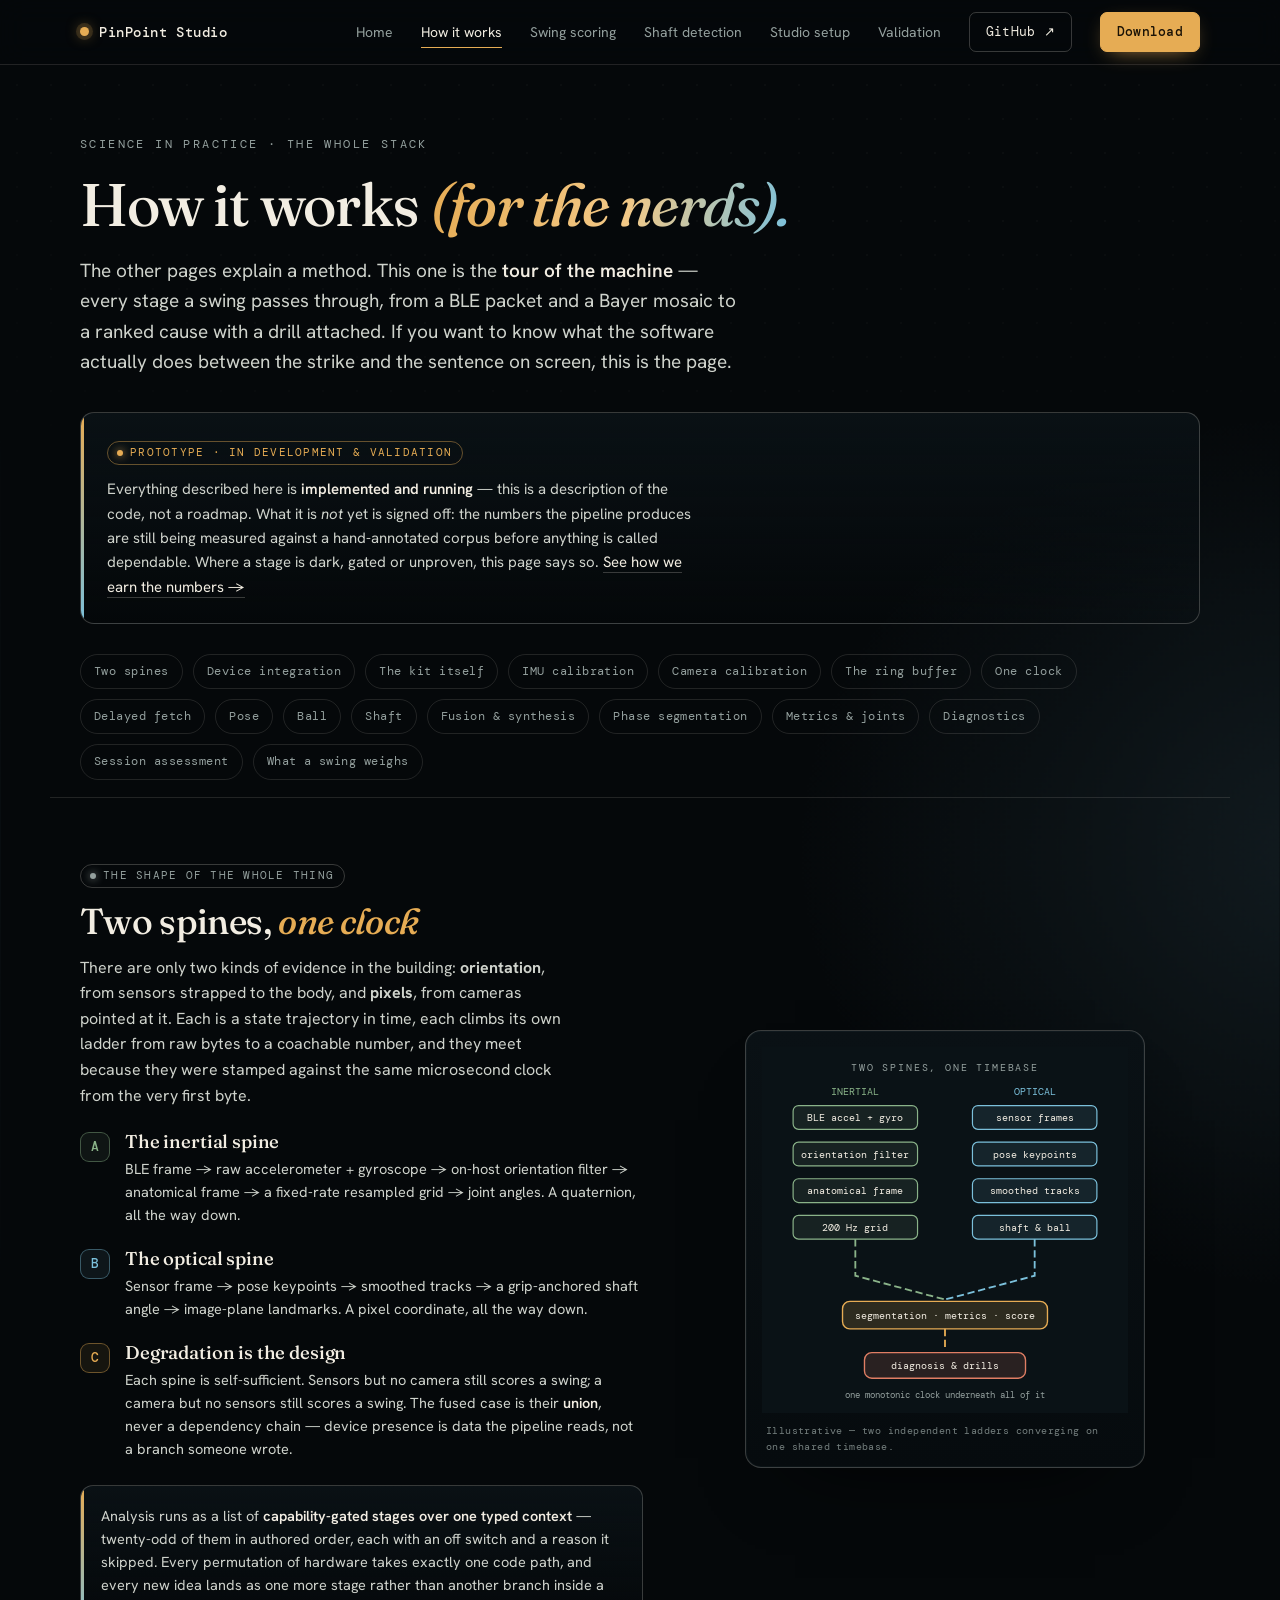
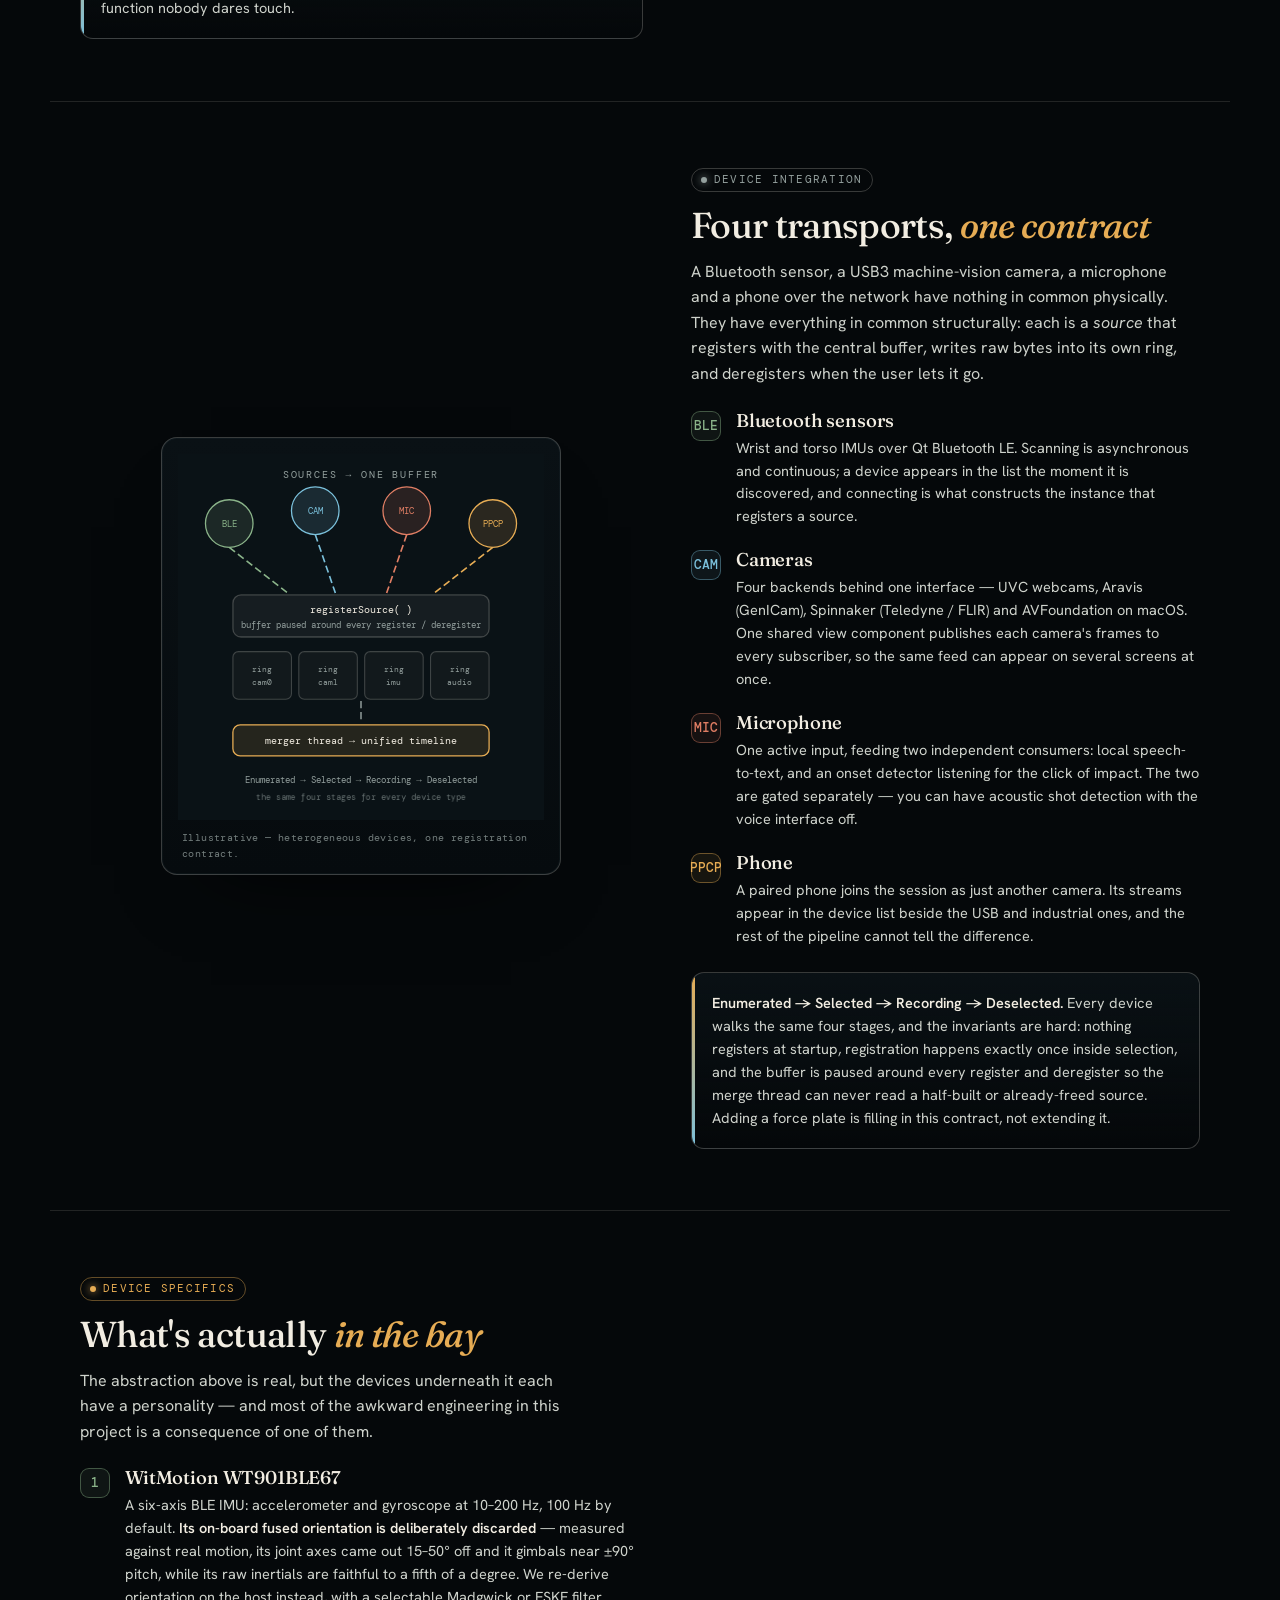
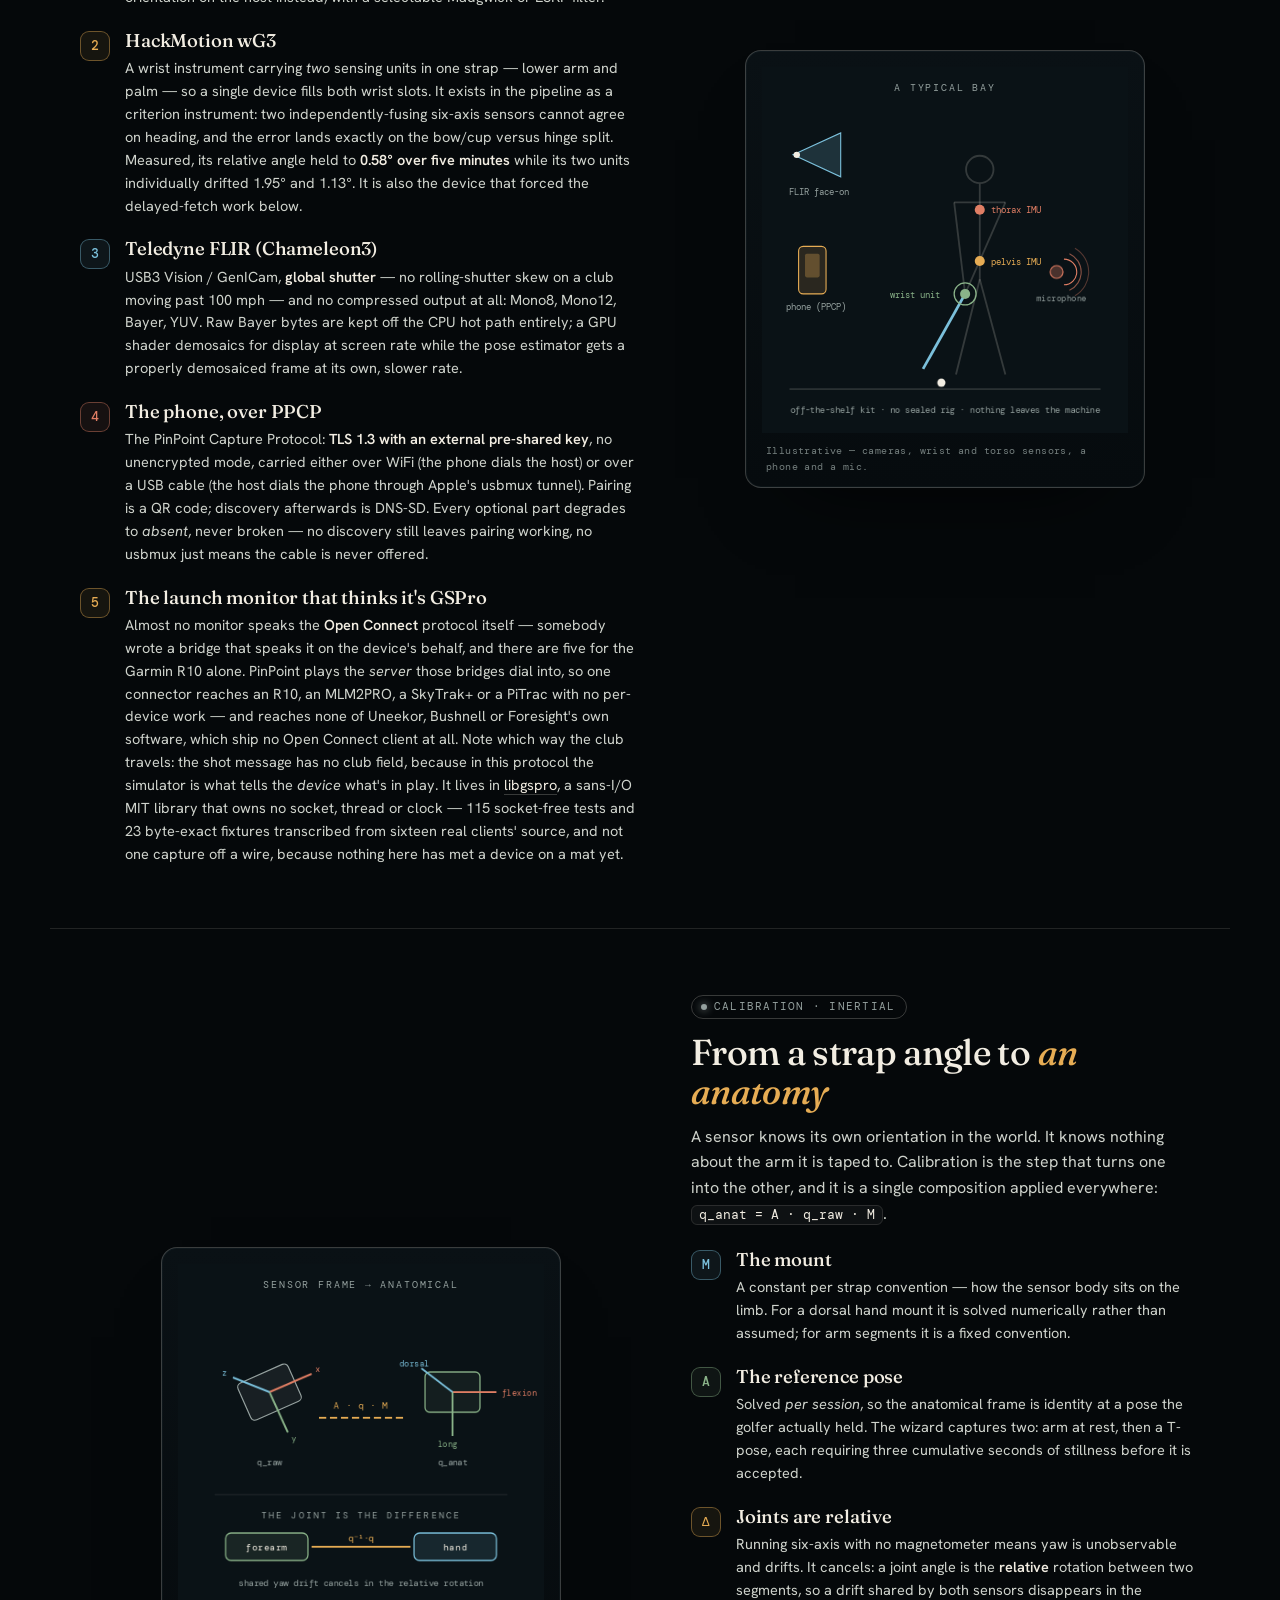
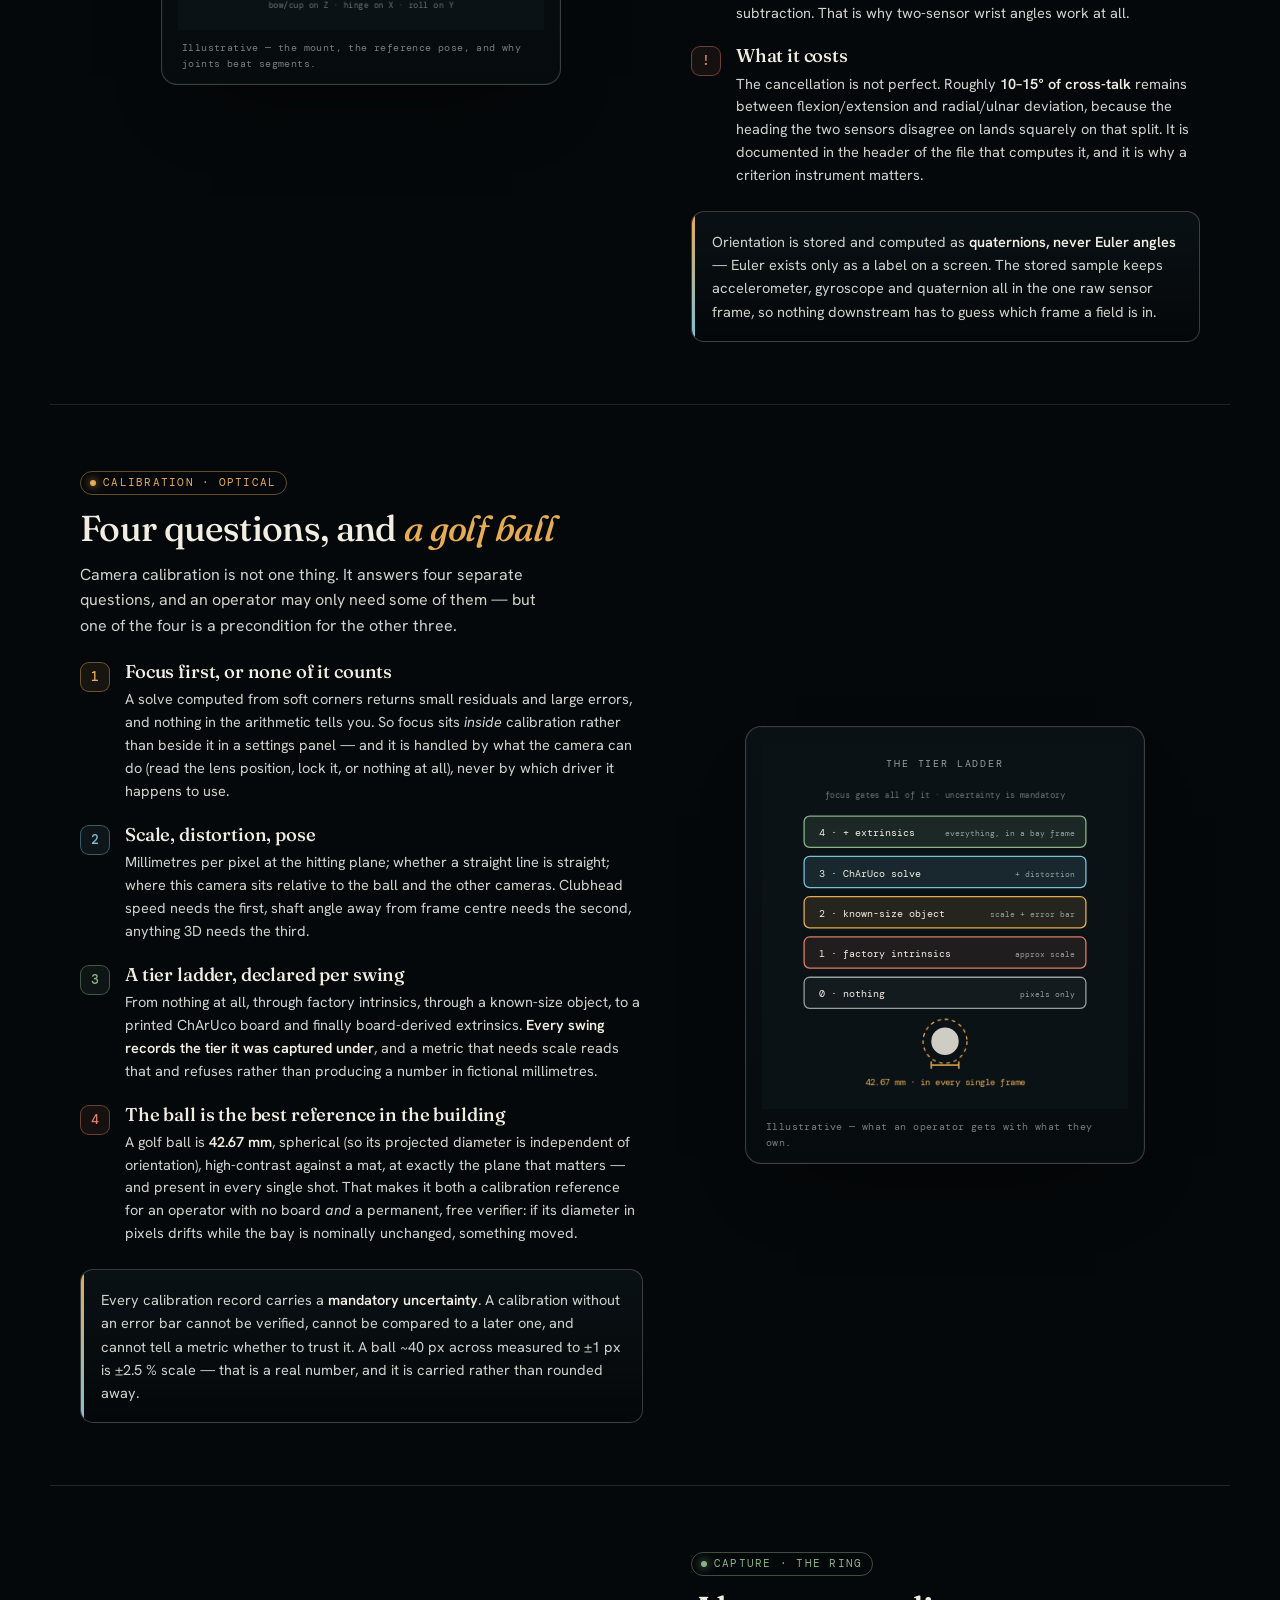
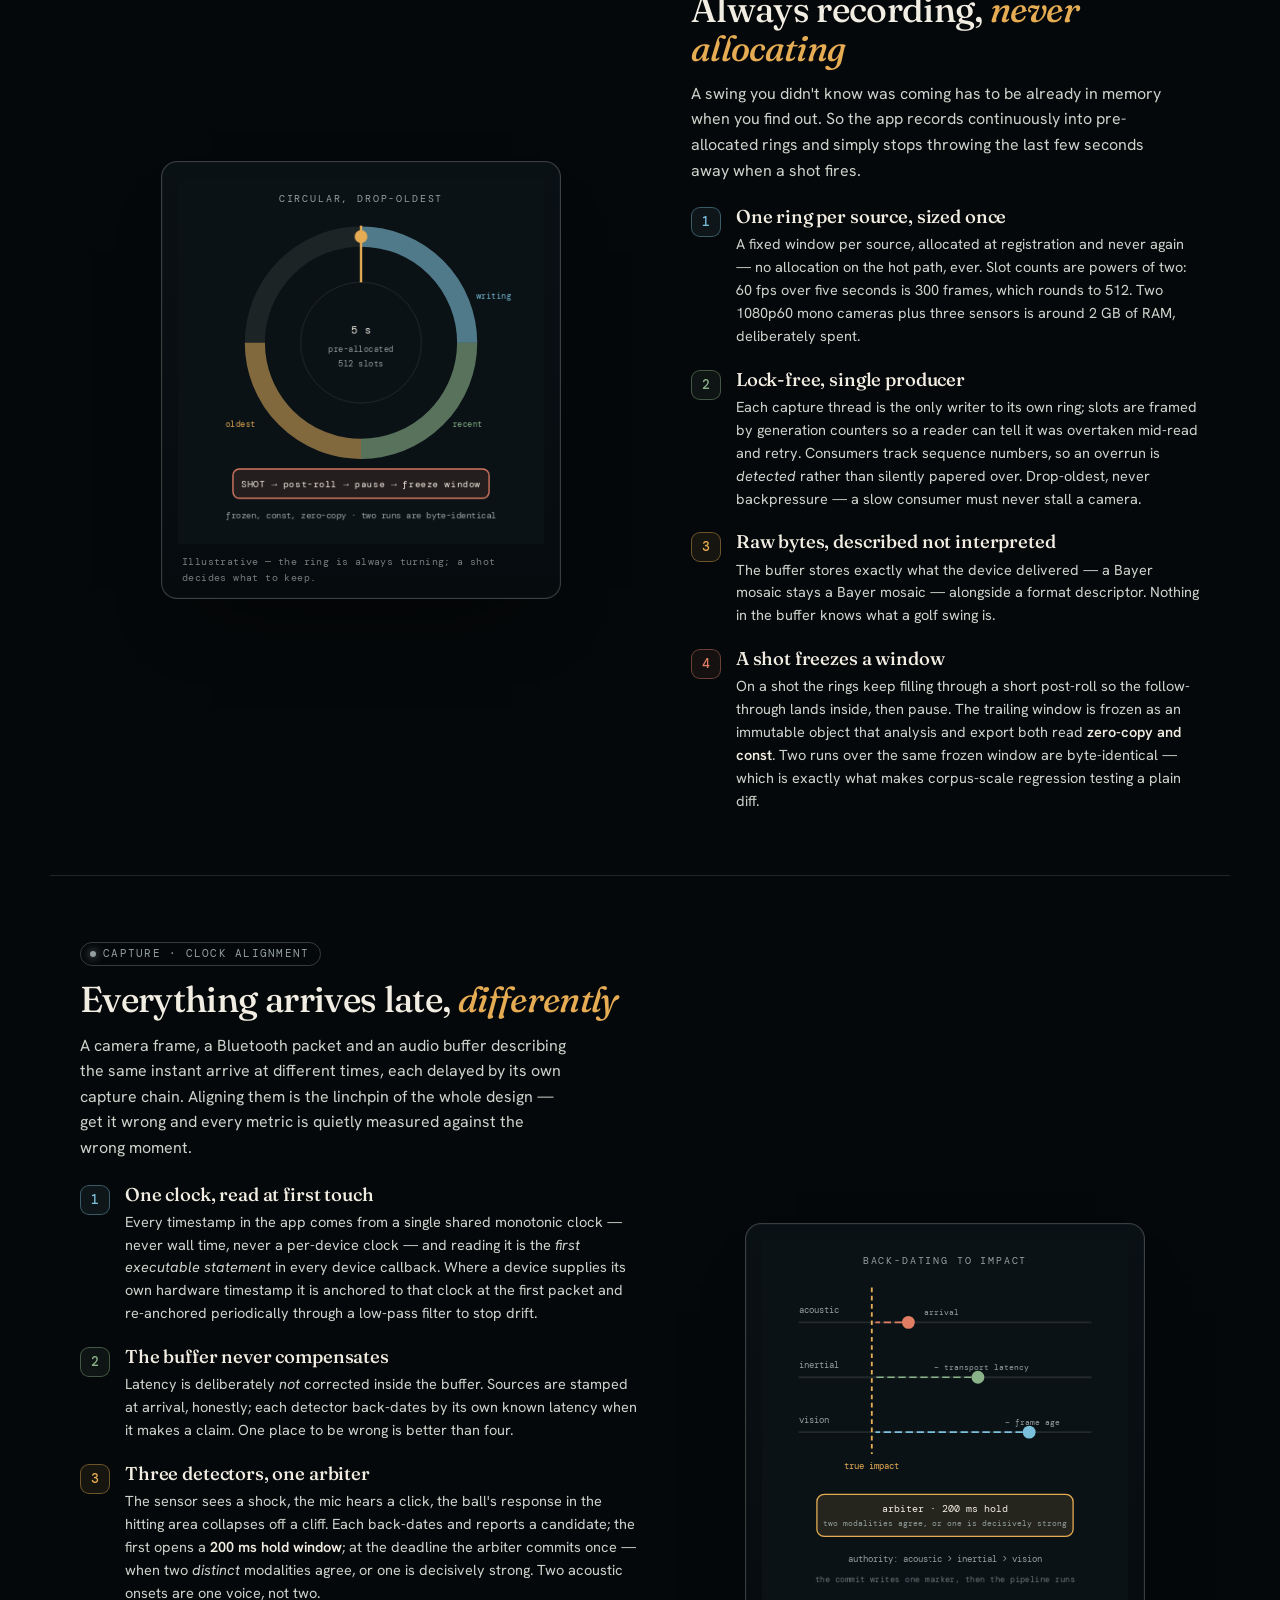
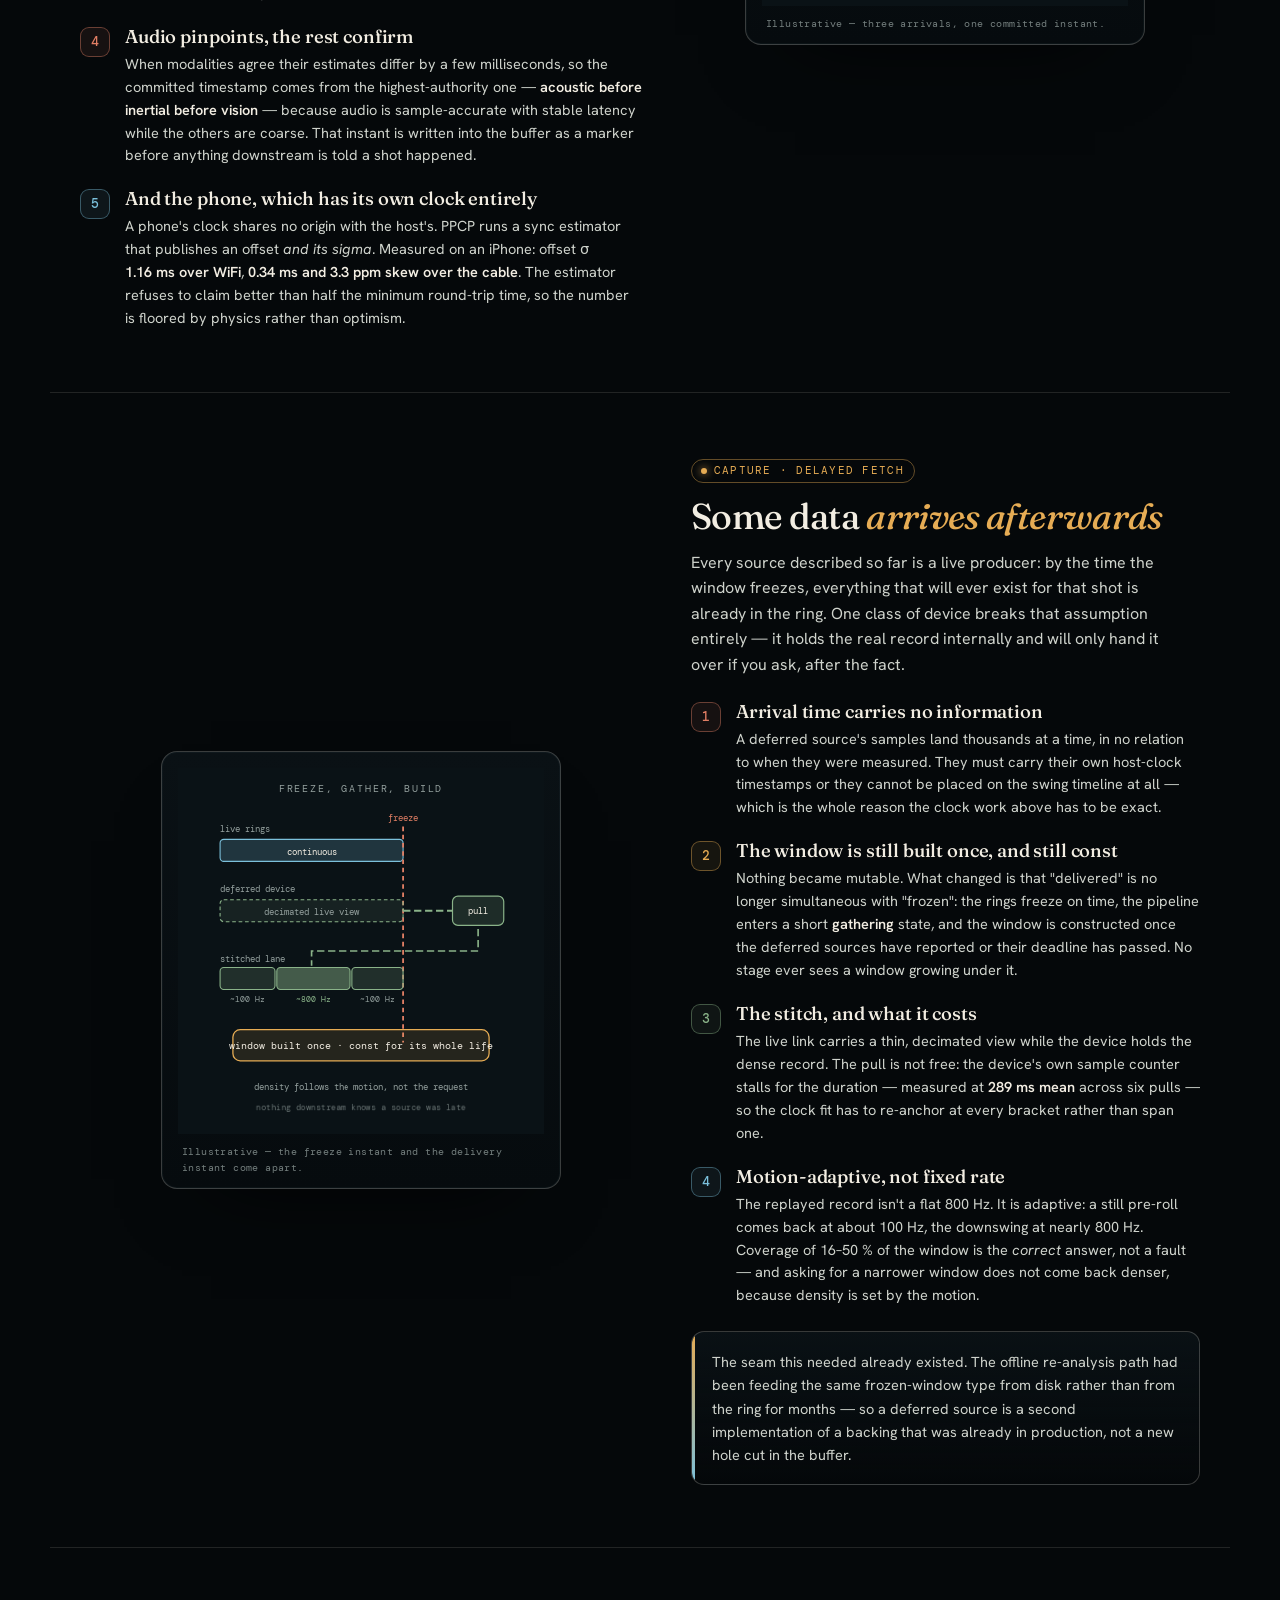
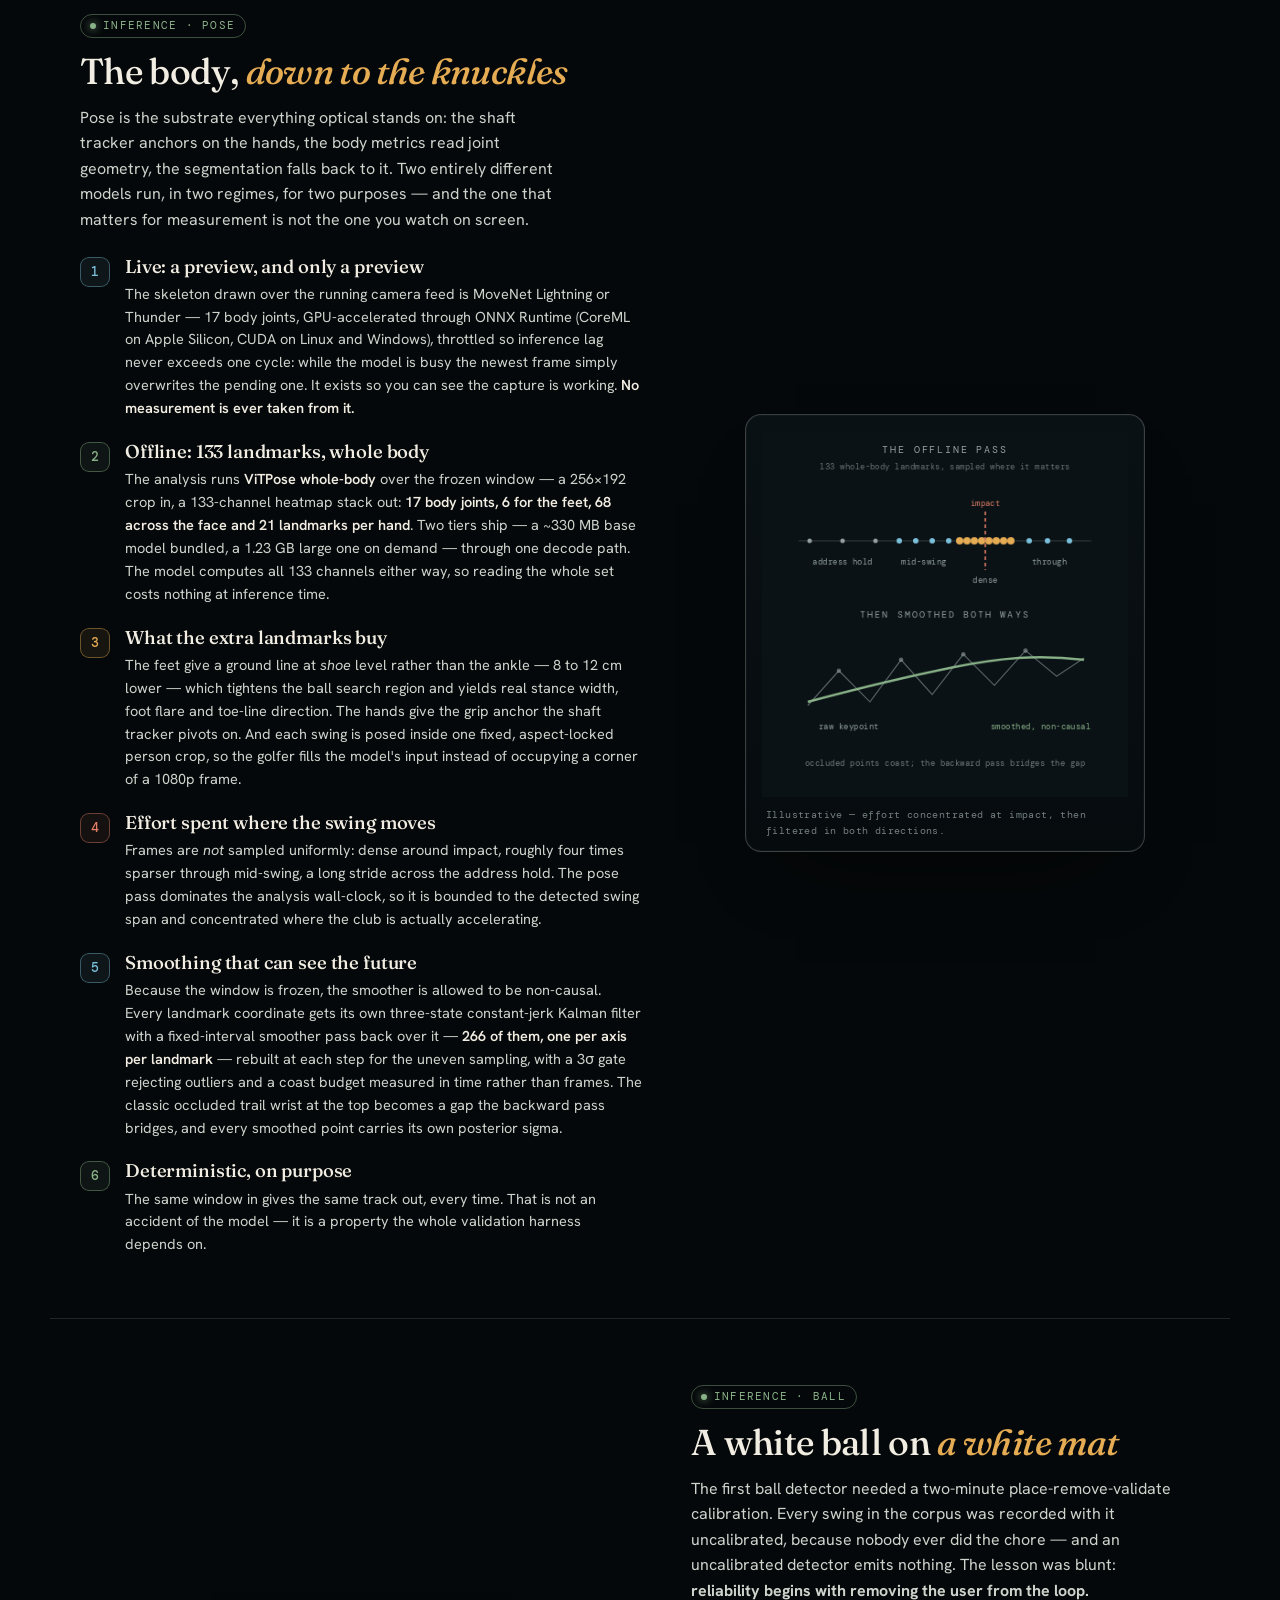
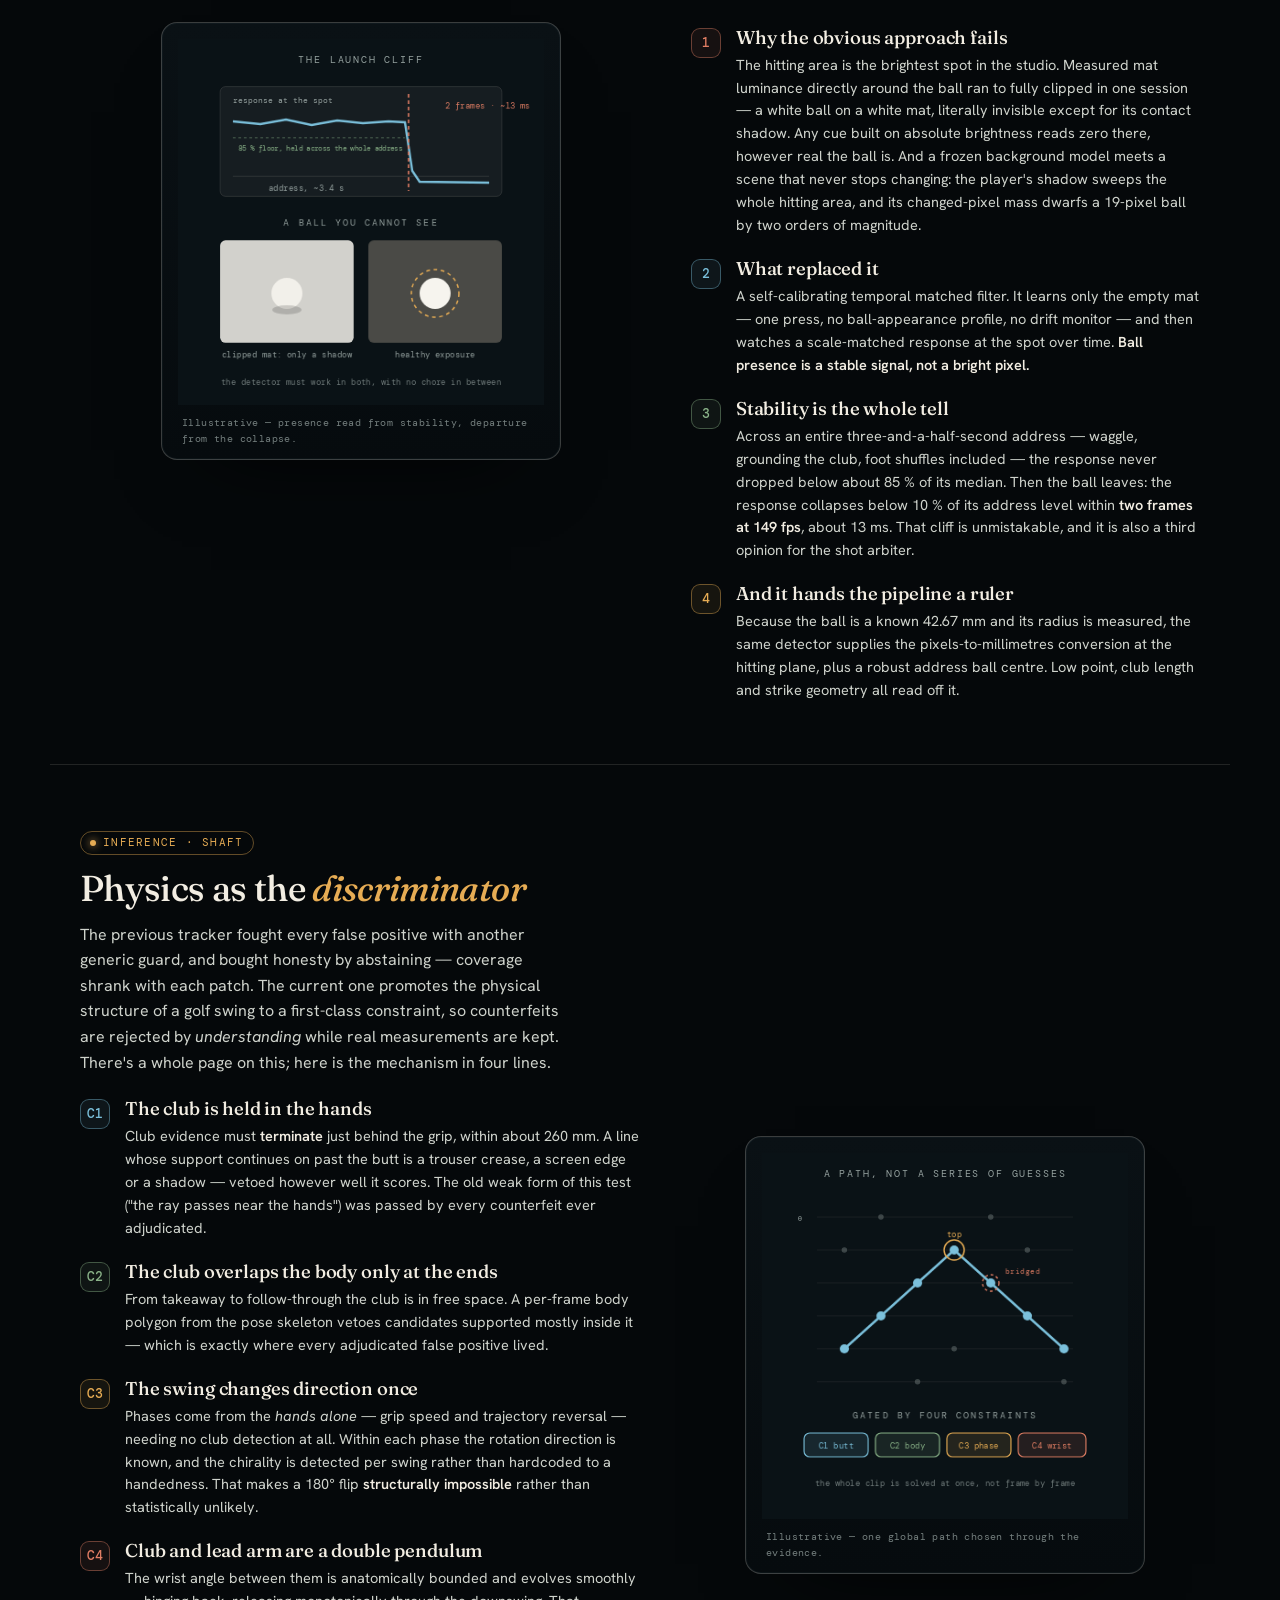
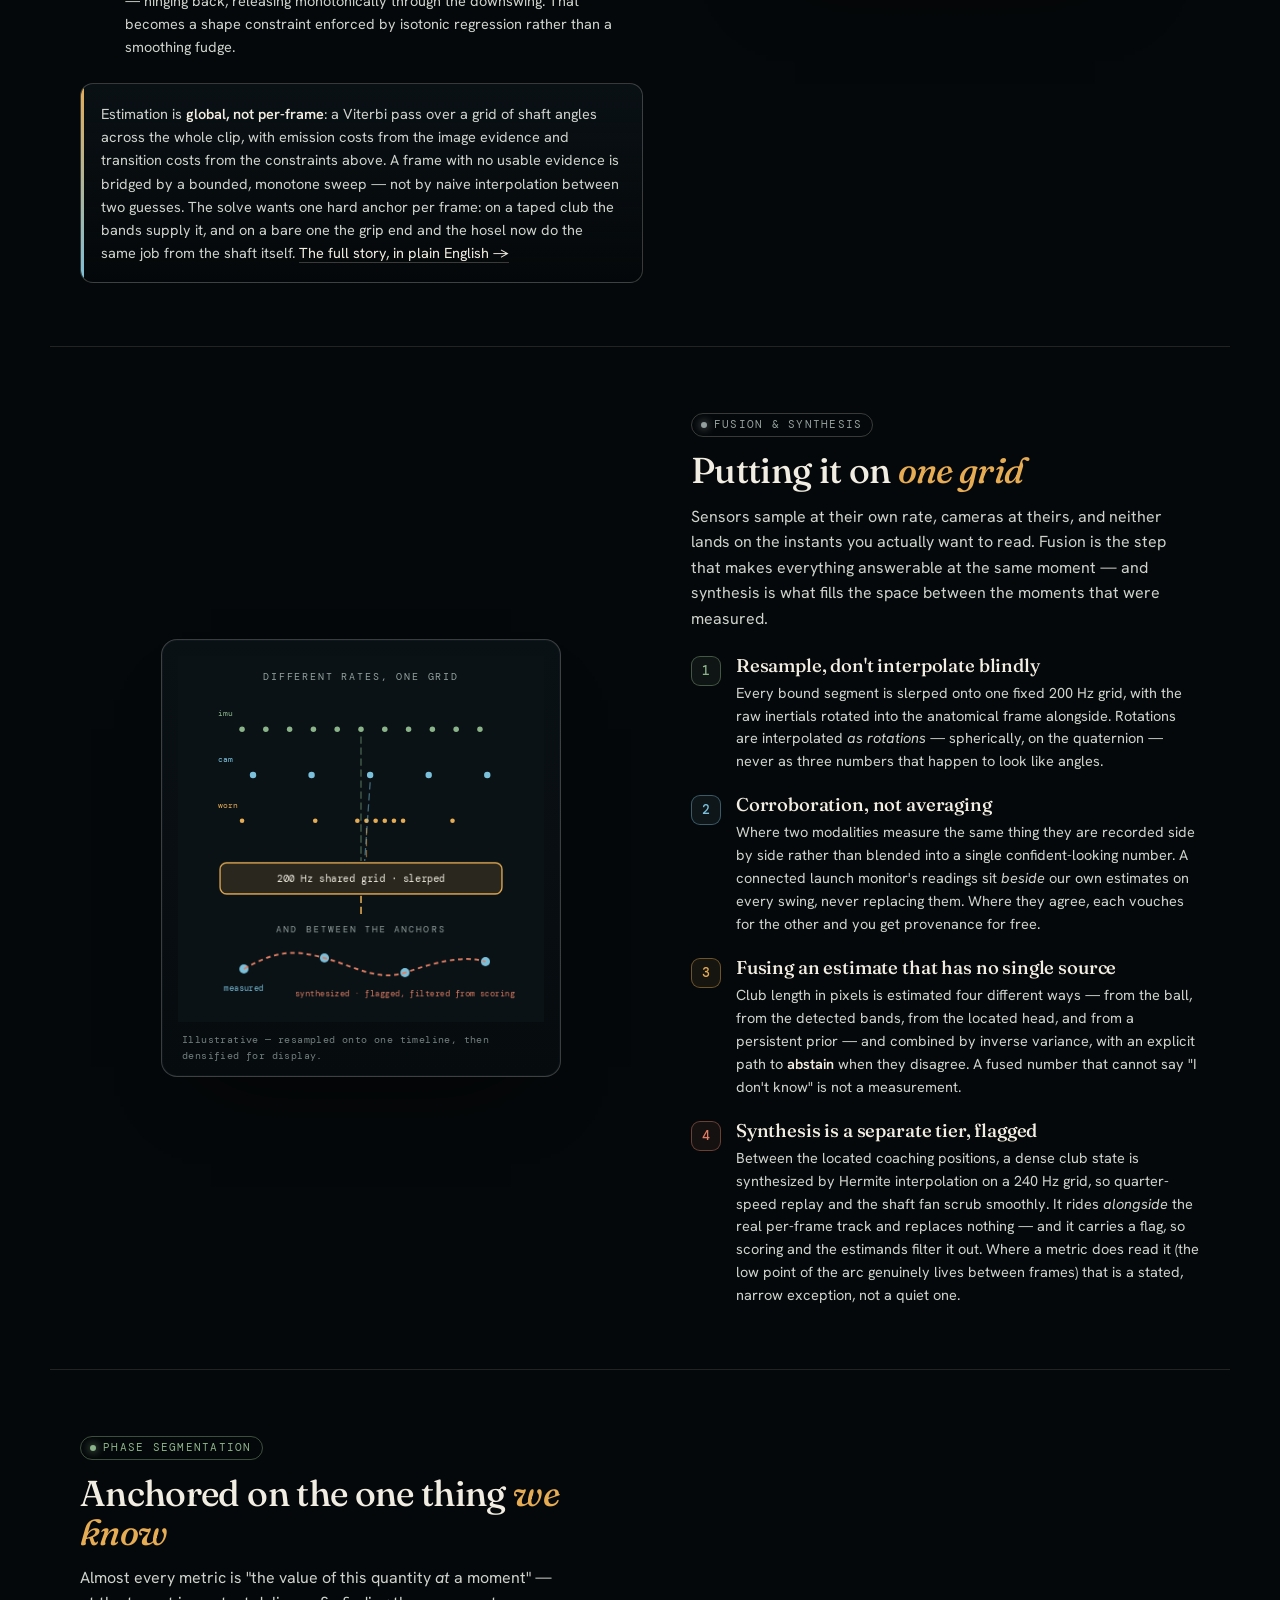
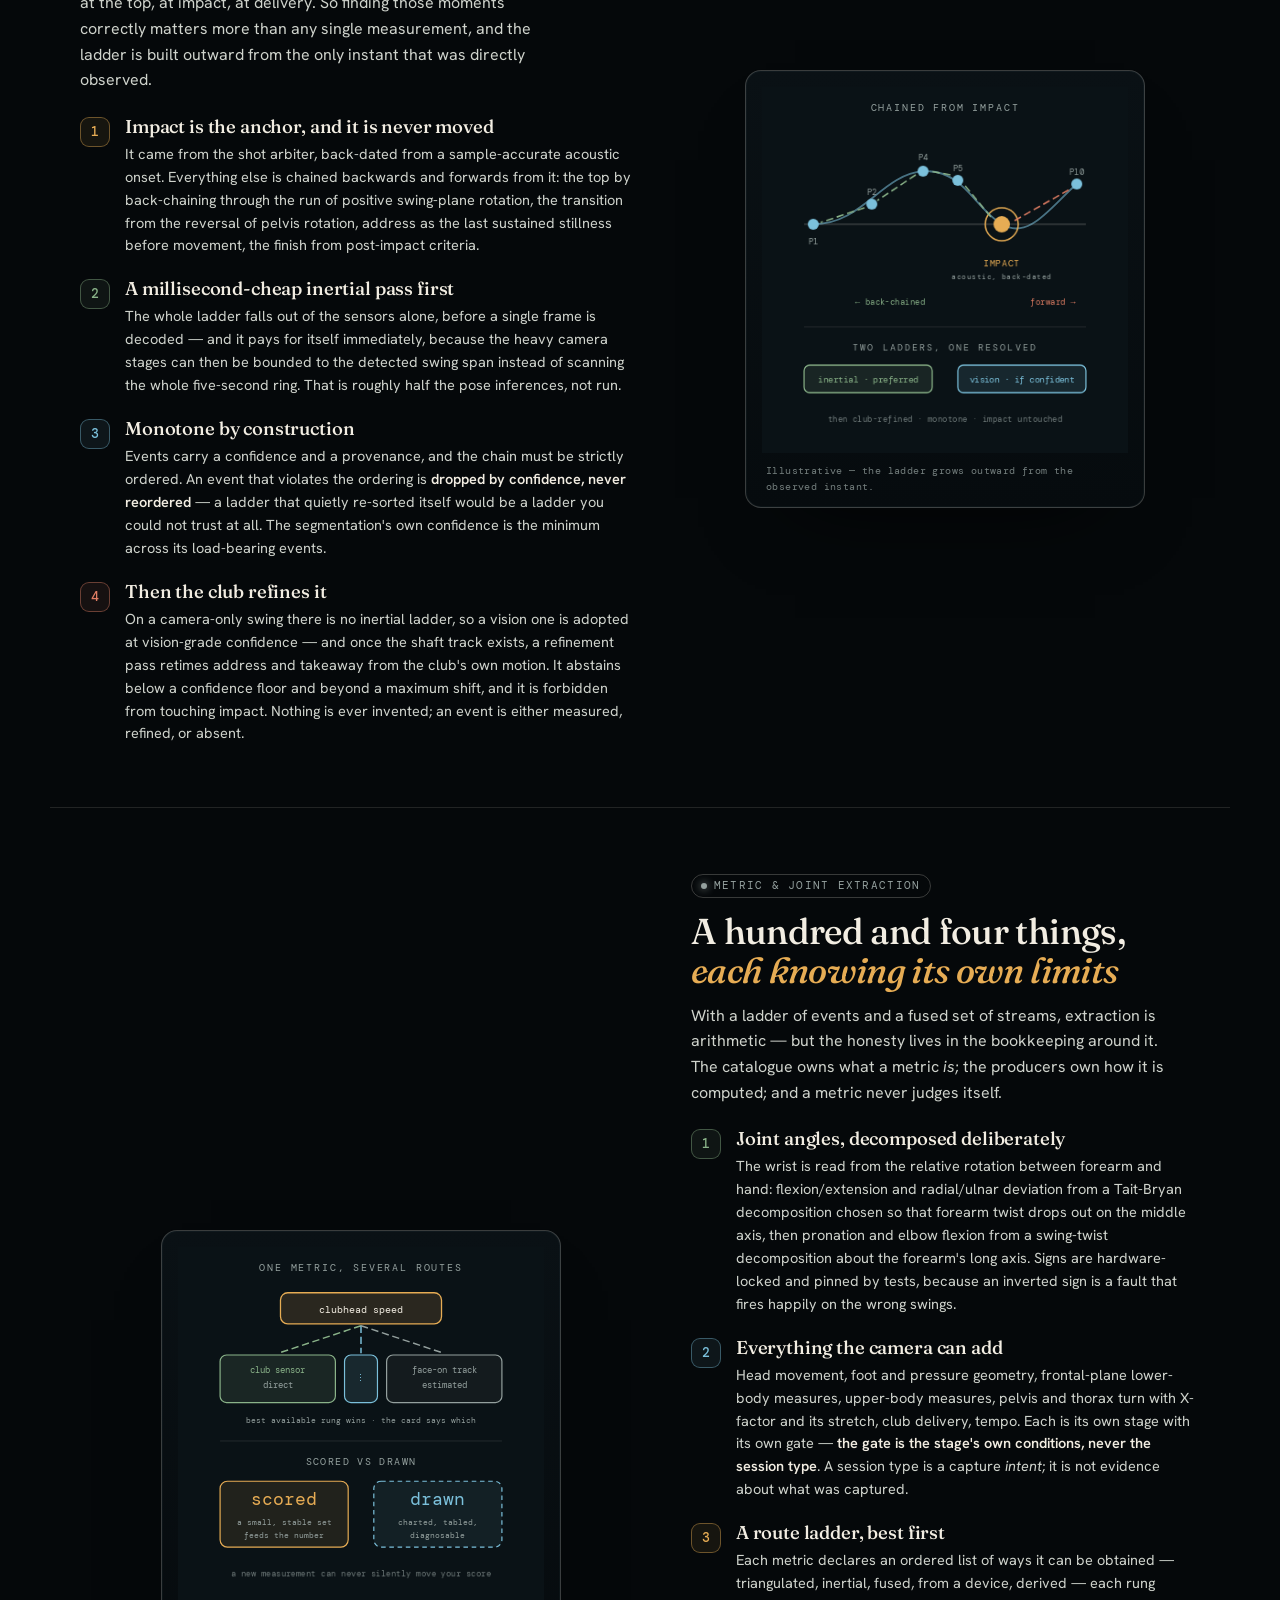
==== commit cd6d79fd: "What a swing weighs, and why .ppsw is a tenth of it The how-it-works page gains a storage section: w" ====
--- a/science/how-it-works.html
+++ b/science/how-it-works.html
@@ -56,6 +56,7 @@
       <a href="#metrics">Metrics &amp; joints</a>
       <a href="#diagnostics">Diagnostics</a>
       <a href="#session">Session assessment</a>
+      <a href="#storage">What a swing weighs</a>
     </nav>
   </section>
 
@@ -786,7 +787,7 @@
     <div class="xgrid">
       <div class="xcol">
         <span class="badge"><i></i>Metric &amp; joint extraction</span>
-        <h2 class="xh">Ninety-five things, <em>each knowing its own limits</em></h2>
+        <h2 class="xh">A hundred and four things, <em>each knowing its own limits</em></h2>
         <p class="xlede">With a ladder of events and a fused set of streams, extraction is arithmetic — but the honesty lives in the bookkeeping around it. The catalogue owns what a metric <em>is</em>; the producers own how it is computed; and a metric never judges itself.</p>
         <ul class="points">
           <li class="point"><span class="pi green">1</span><div><h4>Joint angles, decomposed deliberately</h4><p>The wrist is read from the relative rotation between forearm and hand: flexion/extension and radial/ulnar deviation from a Tait-Bryan decomposition chosen so that forearm twist drops out on the middle axis, then pronation and elbow flexion from a swing-twist decomposition about the forearm's long axis. Signs are hardware-locked and pinned by tests, because an inverted sign is a fault that fires happily on the wrong swings.</p></div></li>
@@ -997,6 +998,58 @@
     </div>
   </section>
 
+  <!-- STORAGE -->
+  <section id="storage" class="xsec reveal">
+    <div class="xgrid">
+      <div class="xcol">
+        <span class="badge dev"><i></i>Swing storage</span>
+        <h2 class="xh">The document was bigger <em>than the video</em></h2>
+        <p class="xlede">A recorded swing is a folder: the video, and a document holding the capture manifest, the sensor streams, pose, the club and ball tracks, the phases and the metrics. That document was JSON &mdash; and across a 170-swing corpus it ran to a median of <strong>33.4&nbsp;MB</strong> a swing, against 6&ndash;9&nbsp;MB for the clip beside it. At sixty swings an hour, the bookkeeping was costing about five times what the pictures did.</p>
+        <ul class="points">
+          <li class="point"><span class="pi amber">1</span><div><h4>Where it was all going</h4><p>85% of the document was pose: 133 keypoints a frame, every number written out to seventeen digits. And 58% of the file was indentation. Writing it compact was the stopgap and it shipped &mdash; a median swing fell to <strong>13.9&nbsp;MB</strong>, and the corpus from 4.8 to 2.0&nbsp;GB &mdash; but whitespace was never the real problem.</p></div></li>
+          <li class="point"><span class="pi green">2</span><div><h4>A format shaped like the data</h4><p><code>.ppsw</code> is a 40-byte header, then zstd-compressed chunks, then a table of contents. Each chunk is a subtree of the document encoded as CBOR; numeric arrays become typed, byte-shuffled ndarrays, and arrays of objects are stored column-wise, so a thousand frames of one keypoint sit together and compress like the smooth signal they are. The median swing lands at <strong>3.1&nbsp;MB</strong> &mdash; 2.6&nbsp;MB face-on, 5.8&nbsp;MB with a down-the-line camera too &mdash; and the corpus at 0.46&nbsp;GB.</p></div></li>
+          <li class="point"><span class="pi cyan">3</span><div><h4>Lossless, and checked swing by swing</h4><p>Every number comes back bit-for-bit: all 170 corpus swings convert and verify equal, through the C++ reader and an independent pure-Python one. A second policy stores the display series as float32 for roughly 1.8&nbsp;MB a swing &mdash; offered as a choice, never as the default, because a measurement archive that quietly rounds is not an archive.</p></div></li>
+          <li class="point"><span class="pi green">4</span><div><h4>Lazy, so the cheap read stays cheap</h4><p>The table of contents means the session list, the review and the metric scalars load without decoding a single pose track. Reading a swing's root costs about <strong>0.7&nbsp;ms</strong>; the whole document parses in 46&nbsp;ms where the JSON took 163&nbsp;ms. Most of what the app does with a swing never needs the heavy chunks at all.</p></div></li>
+          <li class="point"><span class="pi coral">5</span><div><h4>A file anyone can open</h4><p>The format is a written specification, not a private blob, and the reader is <a class="ulink" href="https://github.com/PinPoint-Golf/libppswing" target="_blank" rel="noopener">libppswing</a> &mdash; C++17 and pure Python, MIT-licensed, with a <code>ppsw</code> command line tool that converts, dumps back to JSON, lists the chunks and proves the round trip. If you want to take your swings somewhere else, or write your own analysis over them, nothing here is in the way.</p></div></li>
+        </ul>
+        <div class="callout"><p><strong>Where this stands.</strong> The specification, the library, the converter and the corpus proof are done; the app still writes JSON, and changing it over is the next step. Sizes here are medians over the 170-swing corpus, measured with <code>tools/corpus_check.py</code>.</p></div>
+      </div>
+      <div class="xv reveal">
+        <svg viewBox="0 0 400 400" xmlns="http://www.w3.org/2000/svg">
+          <rect width="400" height="400" fill="#0A1216"/>
+          <text x="200" y="28" fill="var(--paper-dim)" font-size="10.5" text-anchor="middle" letter-spacing="2">ONE SWING, ON DISK</text>
+          <g font-size="9.5" fill="var(--paper-dim)">
+            <text x="24" y="70">swing.json</text>
+            <text x="24" y="124">compact</text>
+            <text x="24" y="178">.ppsw</text>
+            <text x="24" y="232">display f32</text>
+          </g>
+          <g>
+            <rect x="24" y="78" width="300" height="20" rx="4" fill="rgba(224,126,100,.30)" stroke="var(--thorax)" stroke-width="1.2"/>
+            <text x="332" y="93" fill="var(--thorax)" font-size="10">33.4 MB</text>
+            <rect x="24" y="132" width="125" height="20" rx="4" fill="rgba(230,172,84,.26)" stroke="var(--accent)" stroke-width="1.2"/>
+            <text x="157" y="147" fill="var(--accent)" font-size="10">13.9 MB</text>
+            <rect x="24" y="186" width="28" height="20" rx="4" fill="rgba(138,179,137,.34)" stroke="var(--arm)" stroke-width="1.2"/>
+            <text x="60" y="201" fill="var(--arm)" font-size="10">3.1 MB &#183; lossless</text>
+            <rect x="24" y="240" width="16" height="20" rx="4" fill="rgba(123,192,219,.26)" stroke="var(--club)" stroke-width="1.2"/>
+            <text x="48" y="255" fill="var(--club)" font-size="10">1.8 MB</text>
+          </g>
+          <line x1="24" y1="282" x2="376" y2="282" stroke="var(--line)" stroke-width="1"/>
+          <text x="200" y="308" fill="var(--paper-dim)" font-size="10.5" text-anchor="middle" letter-spacing="1.5">WHAT A READ COSTS</text>
+          <g font-size="9.5">
+            <text x="24" y="334" fill="var(--paper-dim)">parse swing.json</text>
+            <text x="376" y="334" fill="var(--thorax)" text-anchor="end">163 ms</text>
+            <text x="24" y="356" fill="var(--paper-dim)">parse .ppsw</text>
+            <text x="376" y="356" fill="var(--arm)" text-anchor="end">46 ms</text>
+            <text x="24" y="378" fill="var(--paper-dim)">.ppsw root only &#8212; no pose decoded</text>
+            <text x="376" y="378" fill="var(--club)" text-anchor="end">0.7 ms</text>
+          </g>
+        </svg>
+        <p class="figcap">Medians over the 170-swing corpus; all 170 verify bit-for-bit through two independent decoders.</p>
+      </div>
+    </div>
+  </section>
+
   <!-- cross-links -->
   <section class="wrap">
     <div class="morelink reveal">
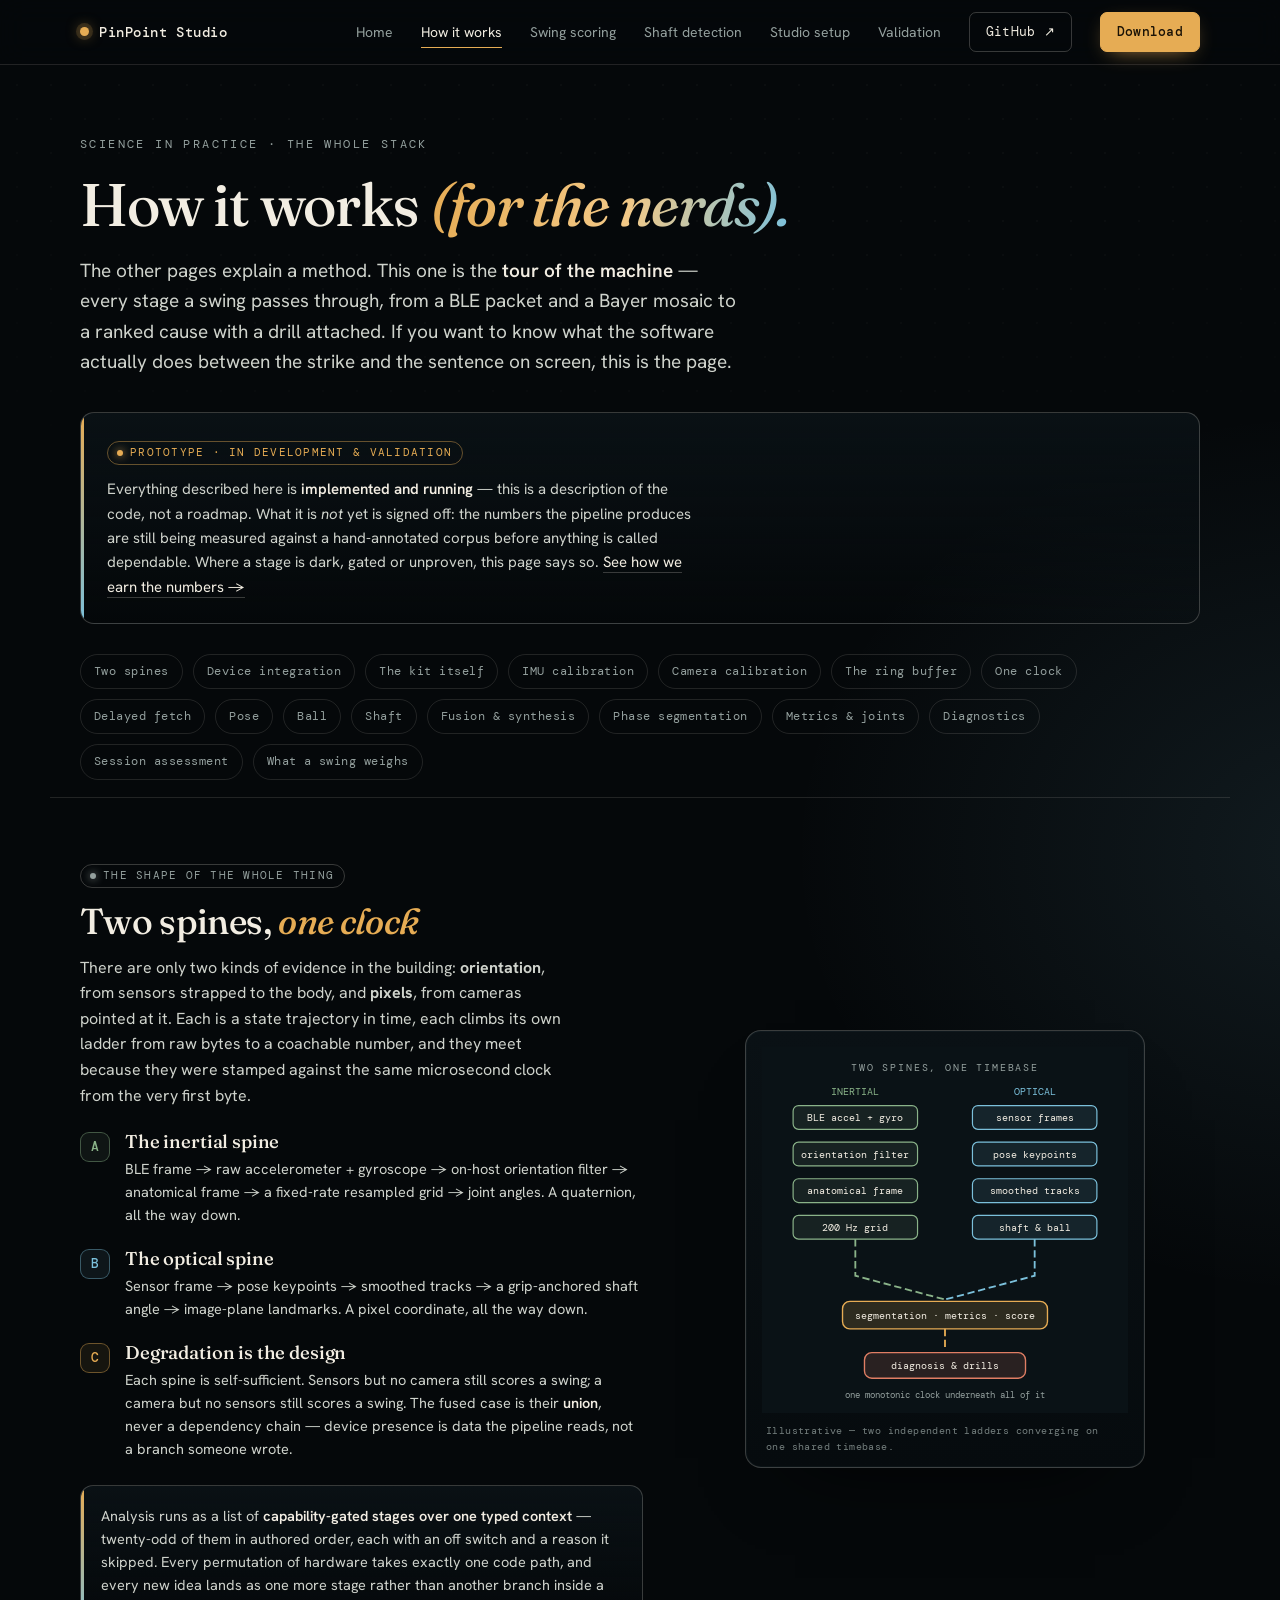
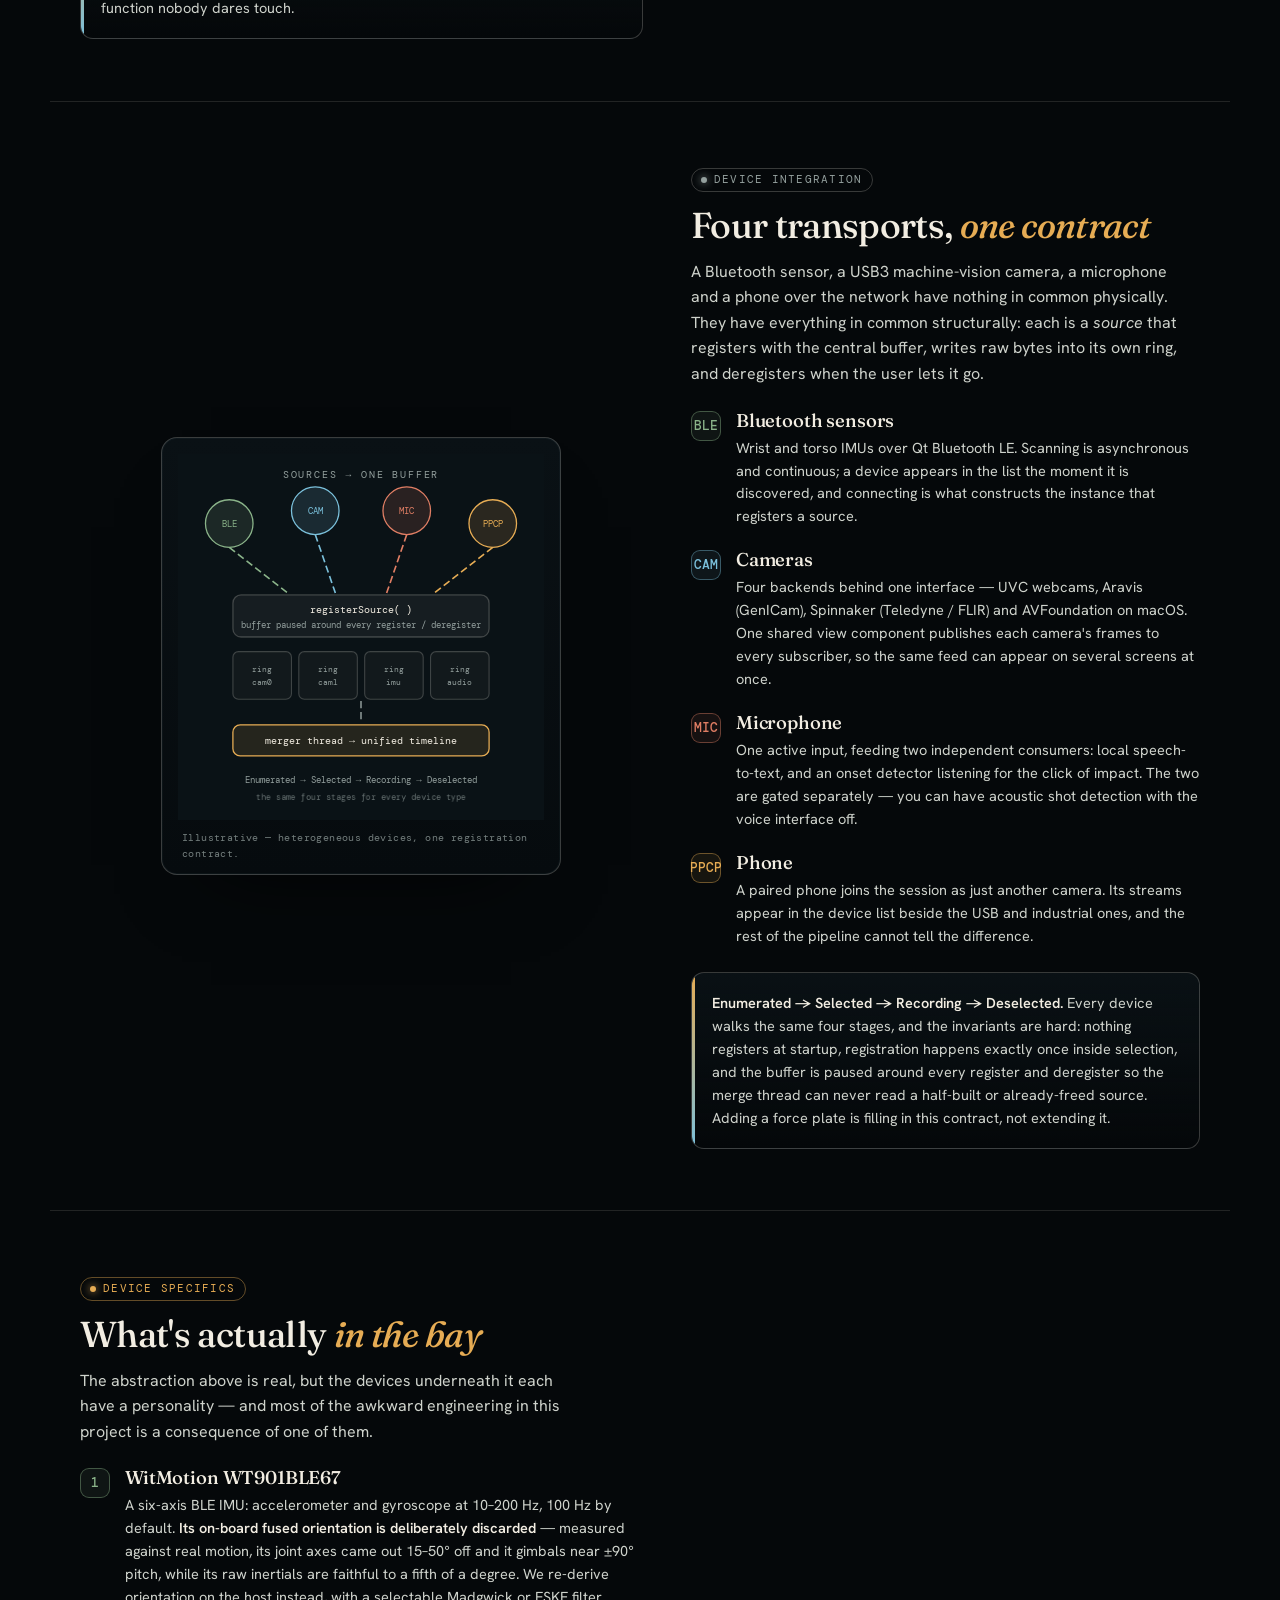
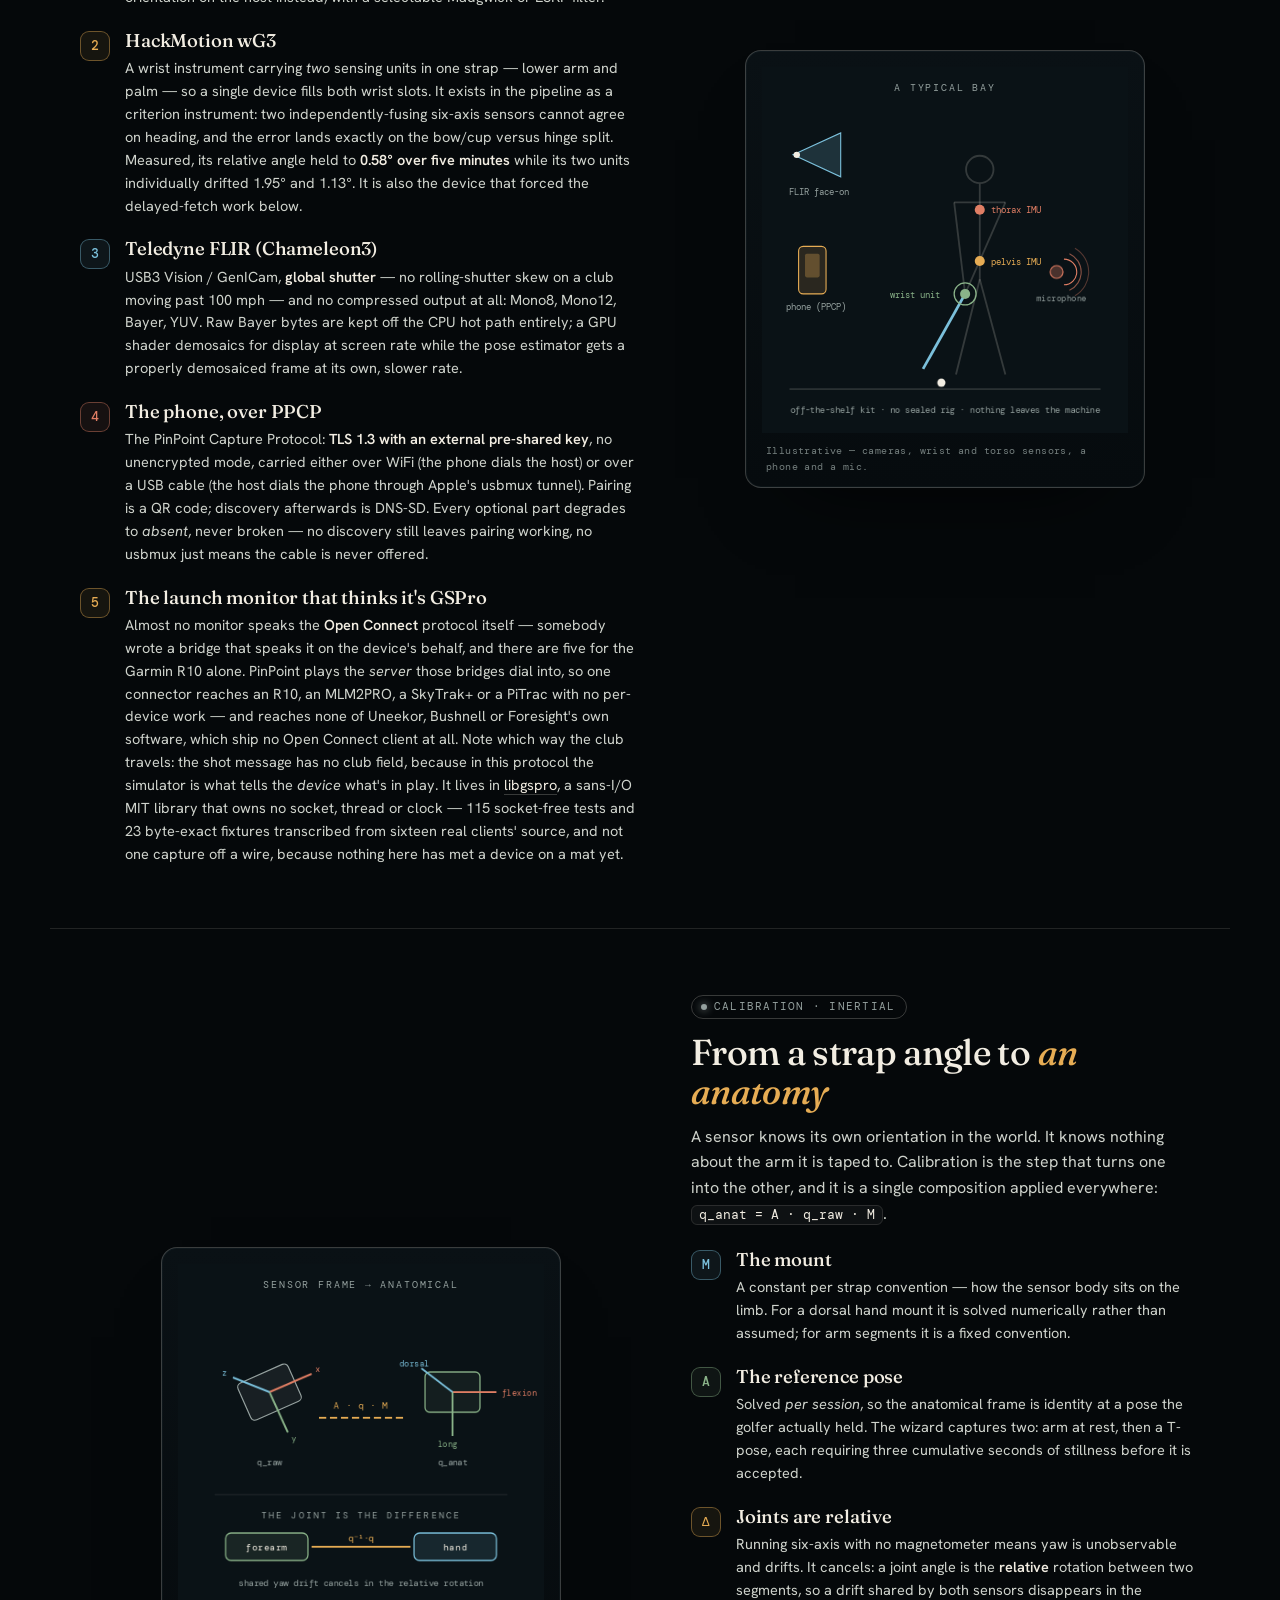
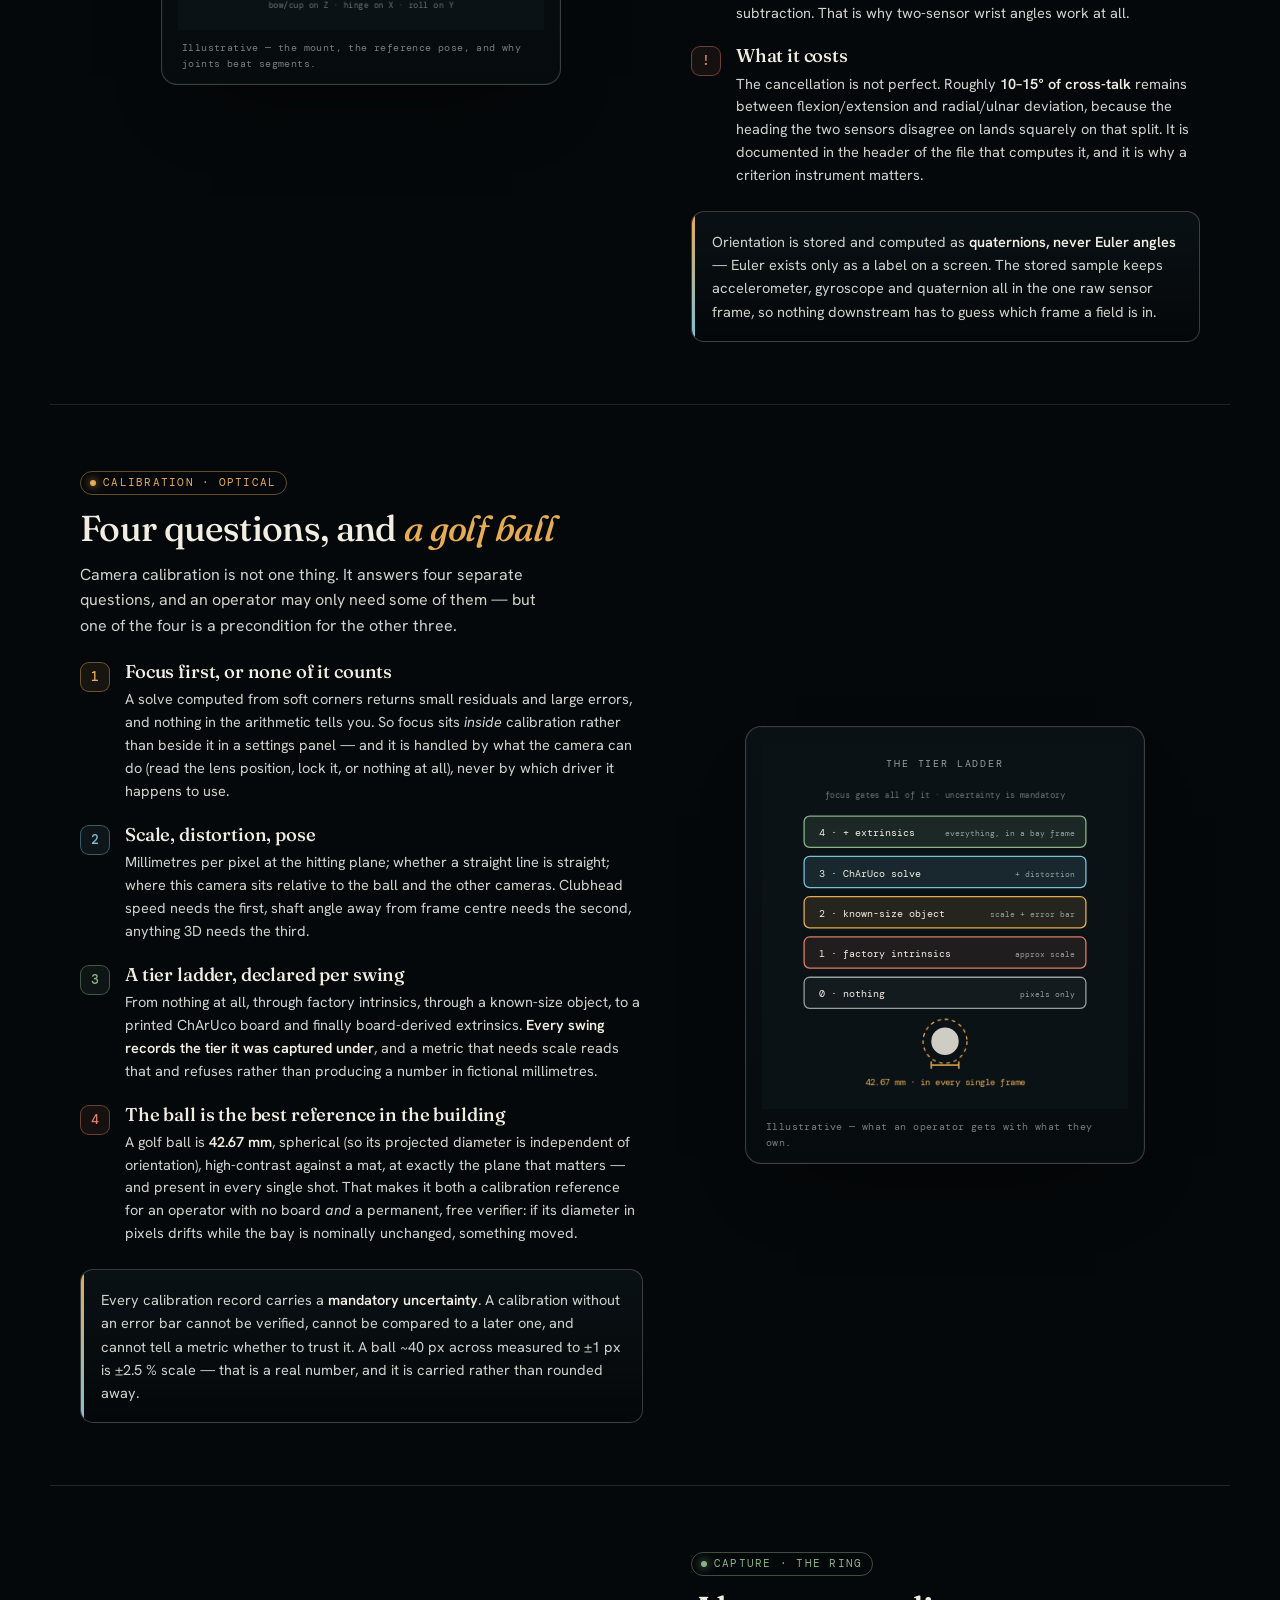
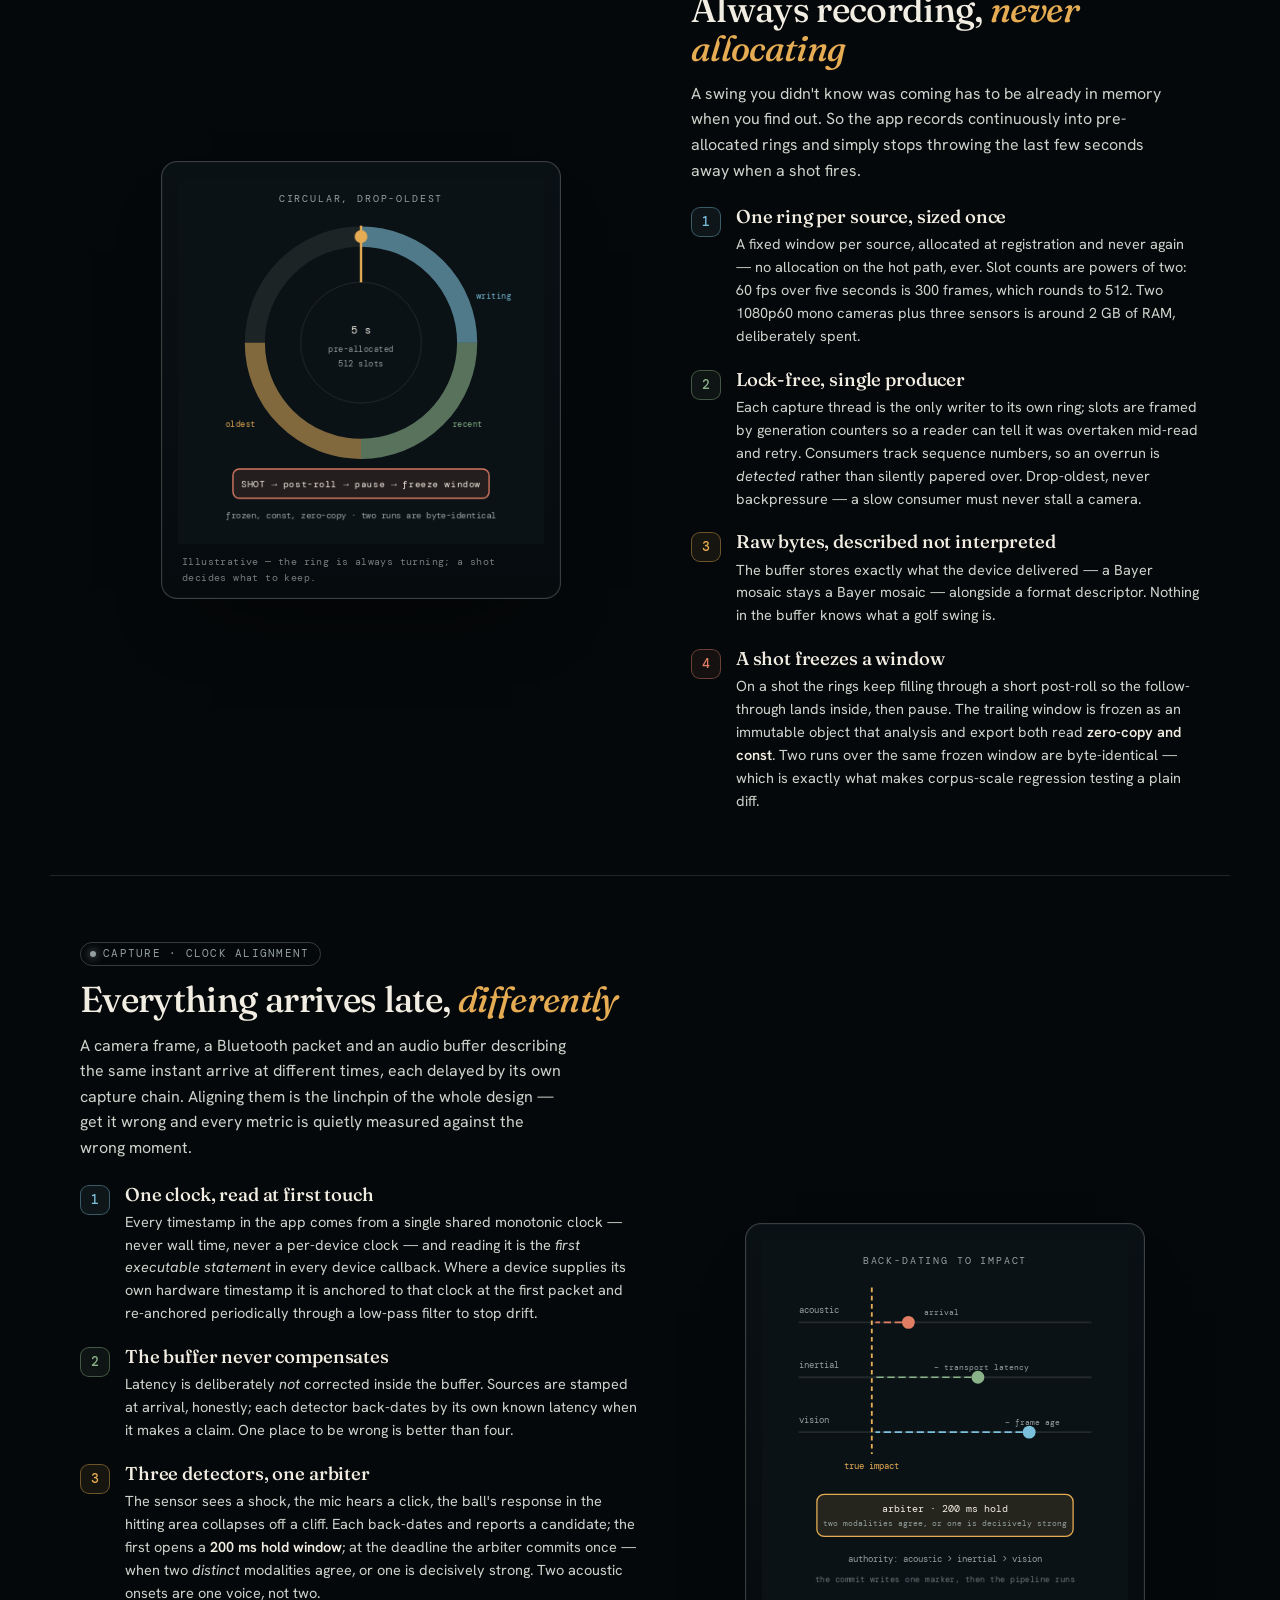
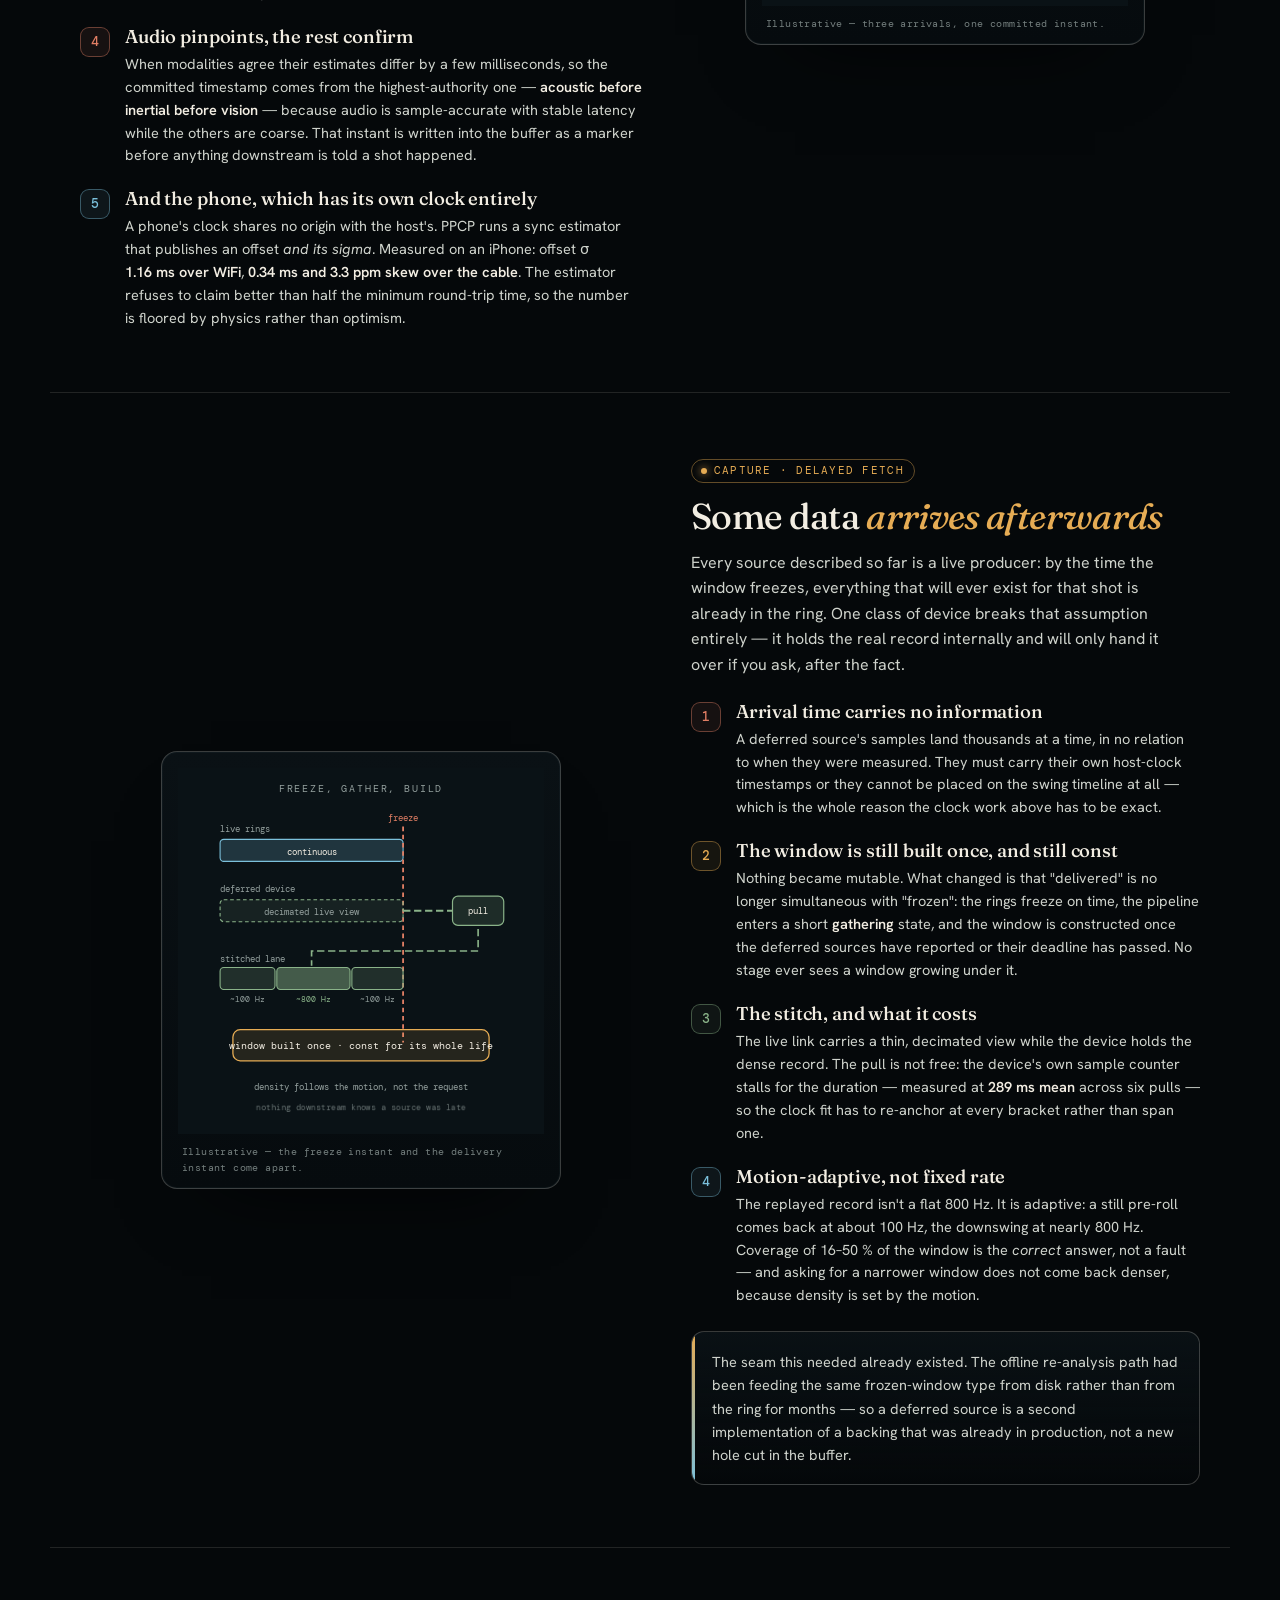
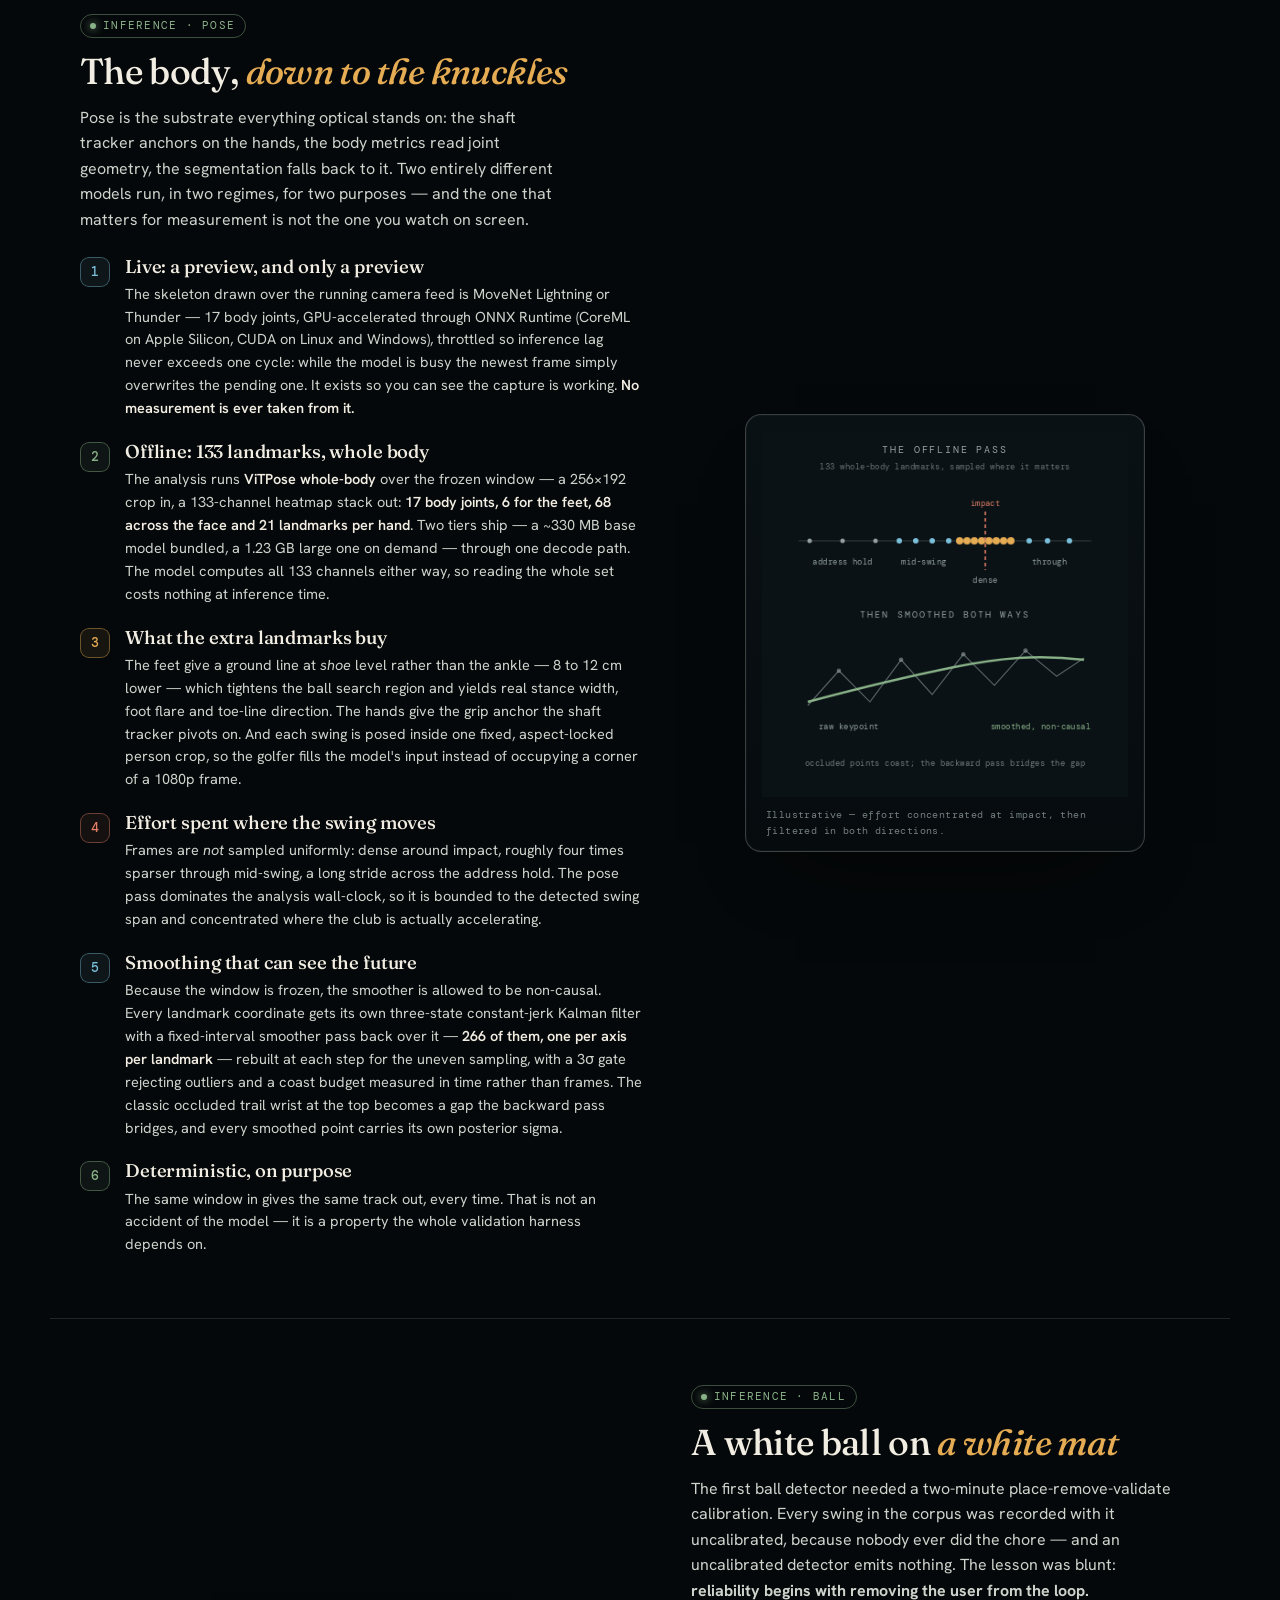
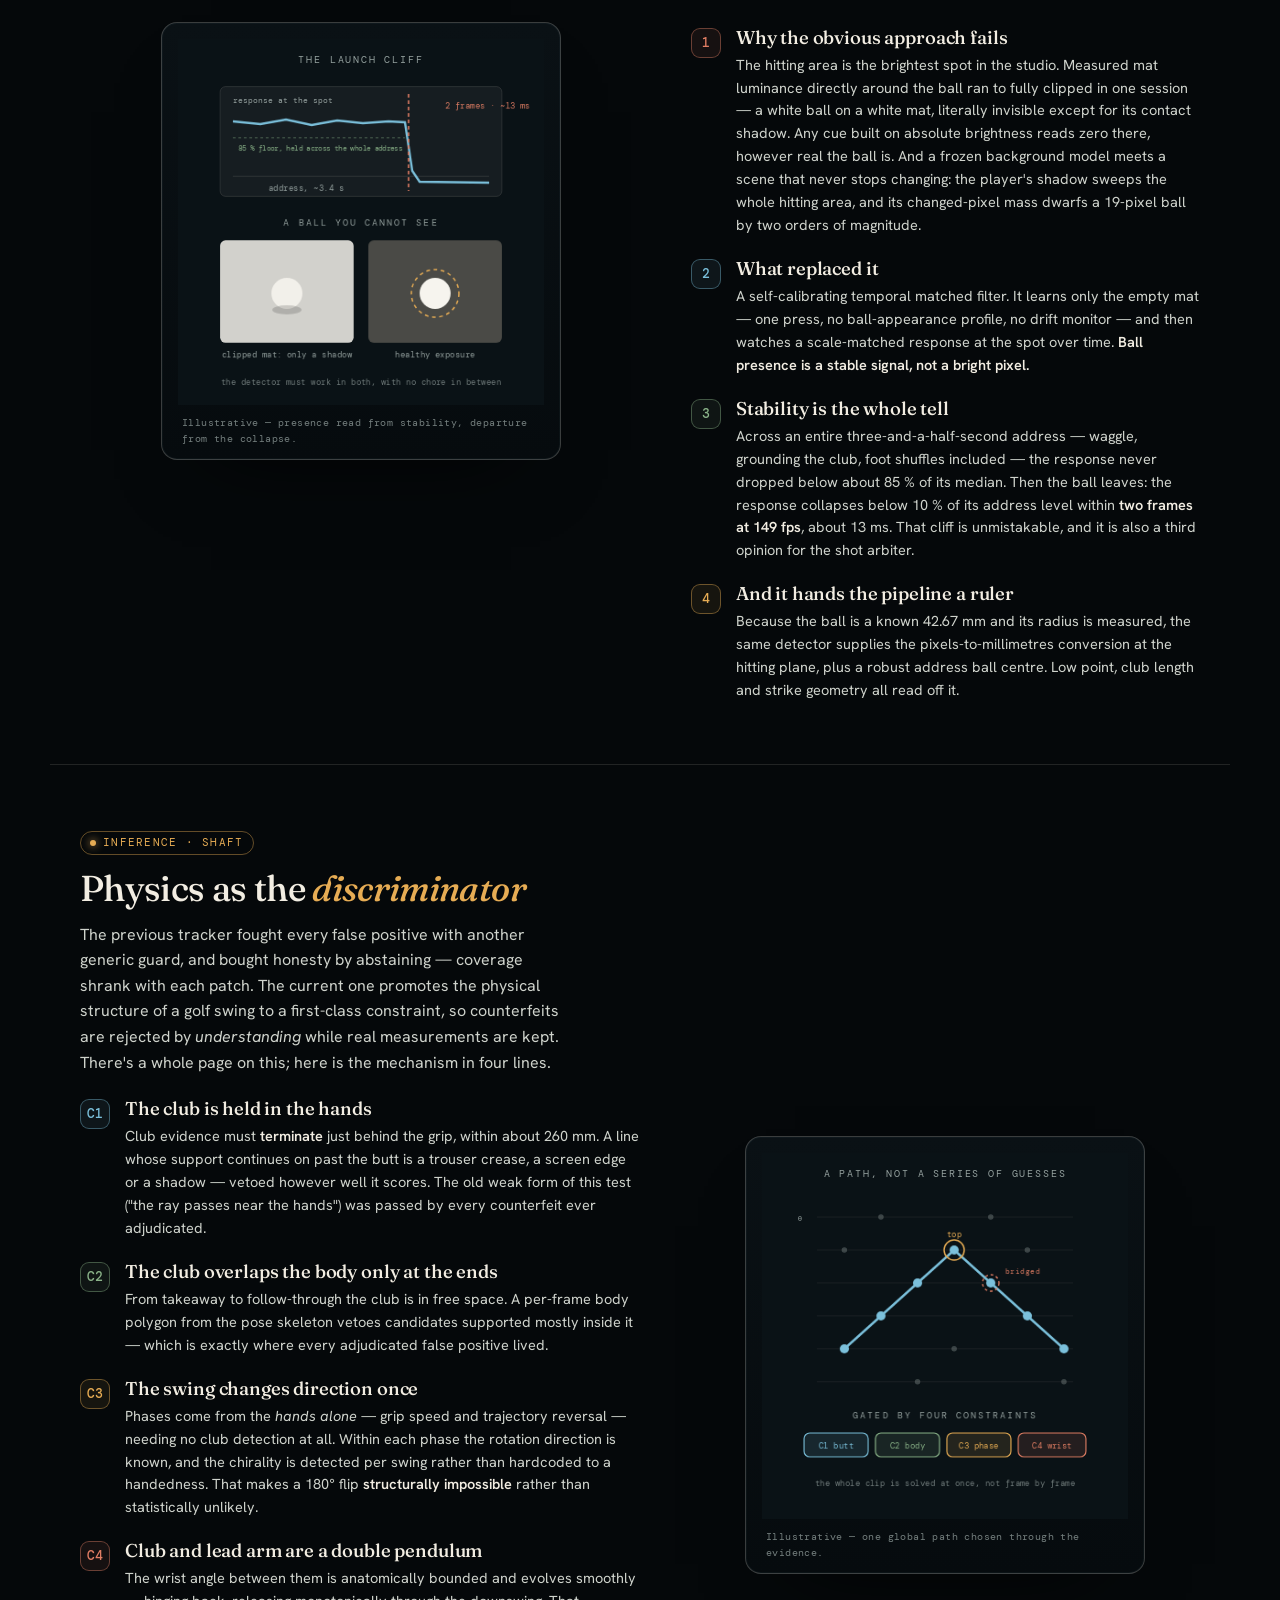
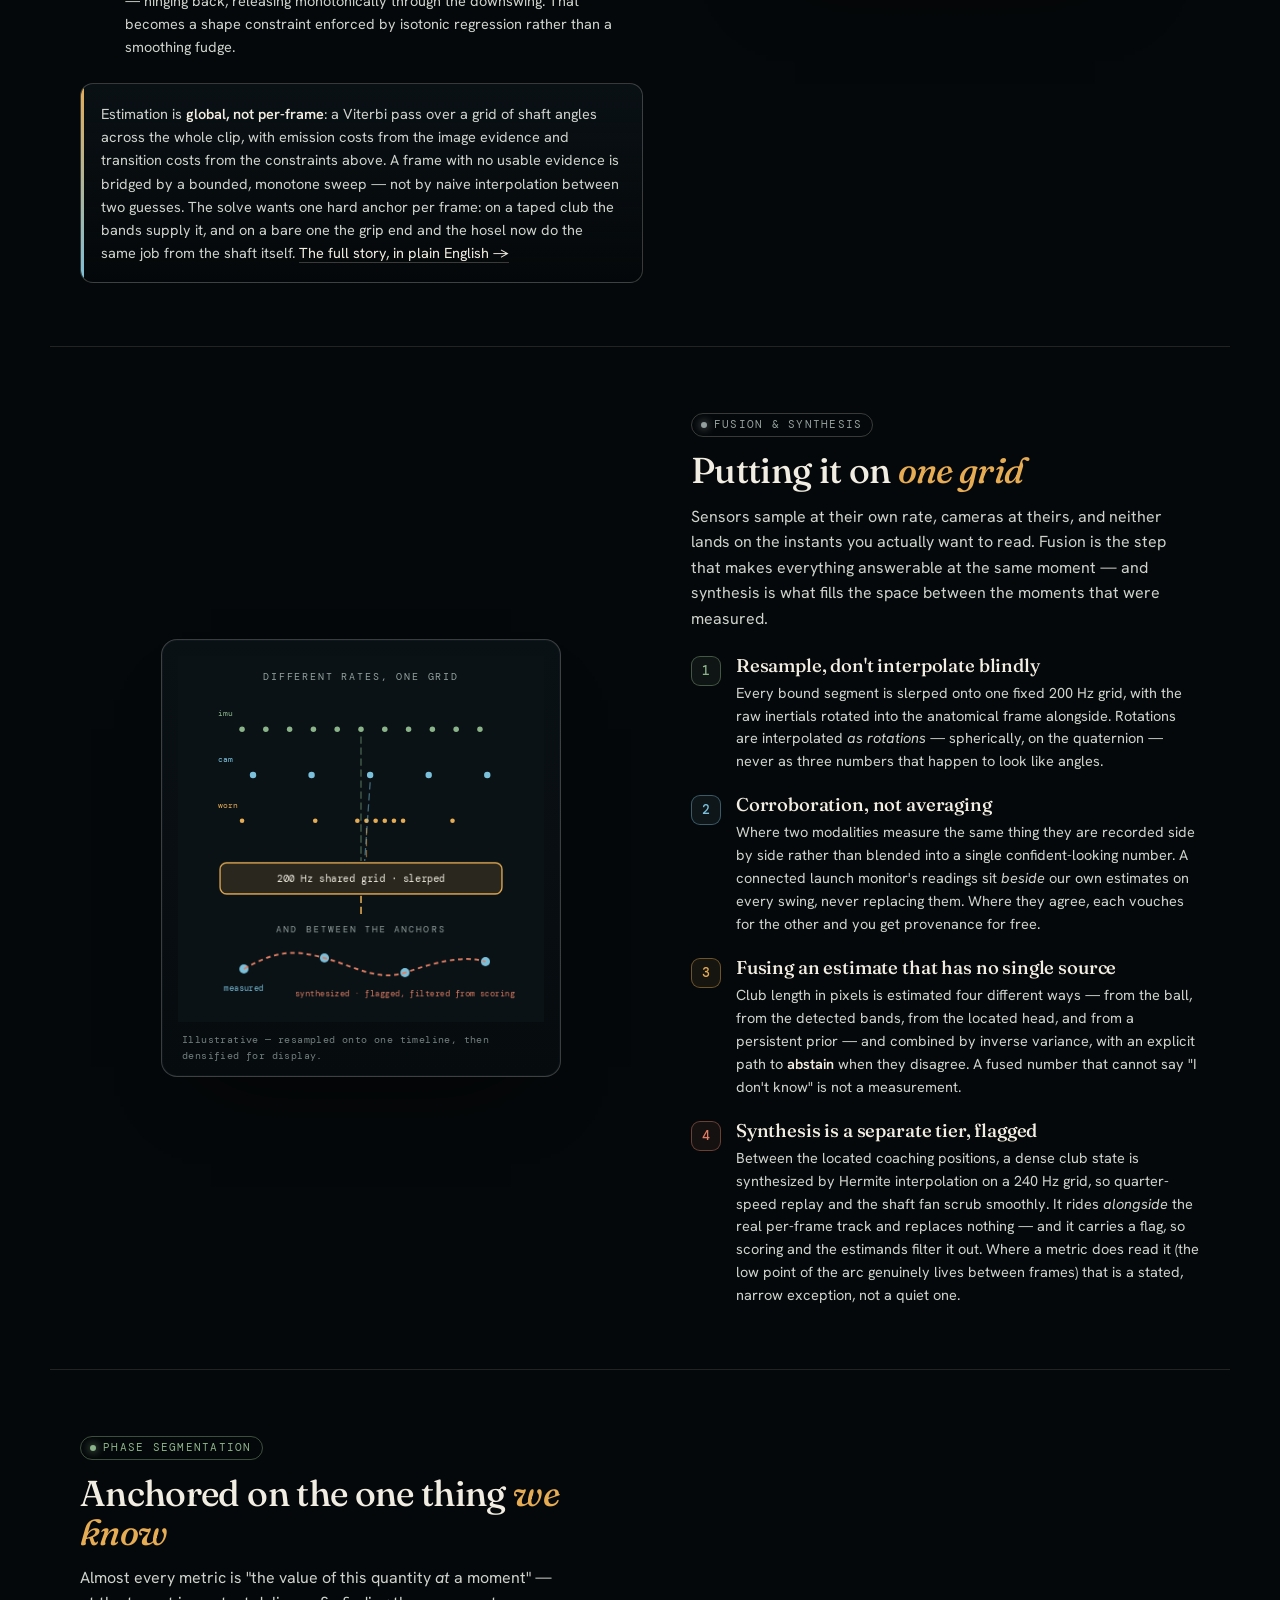
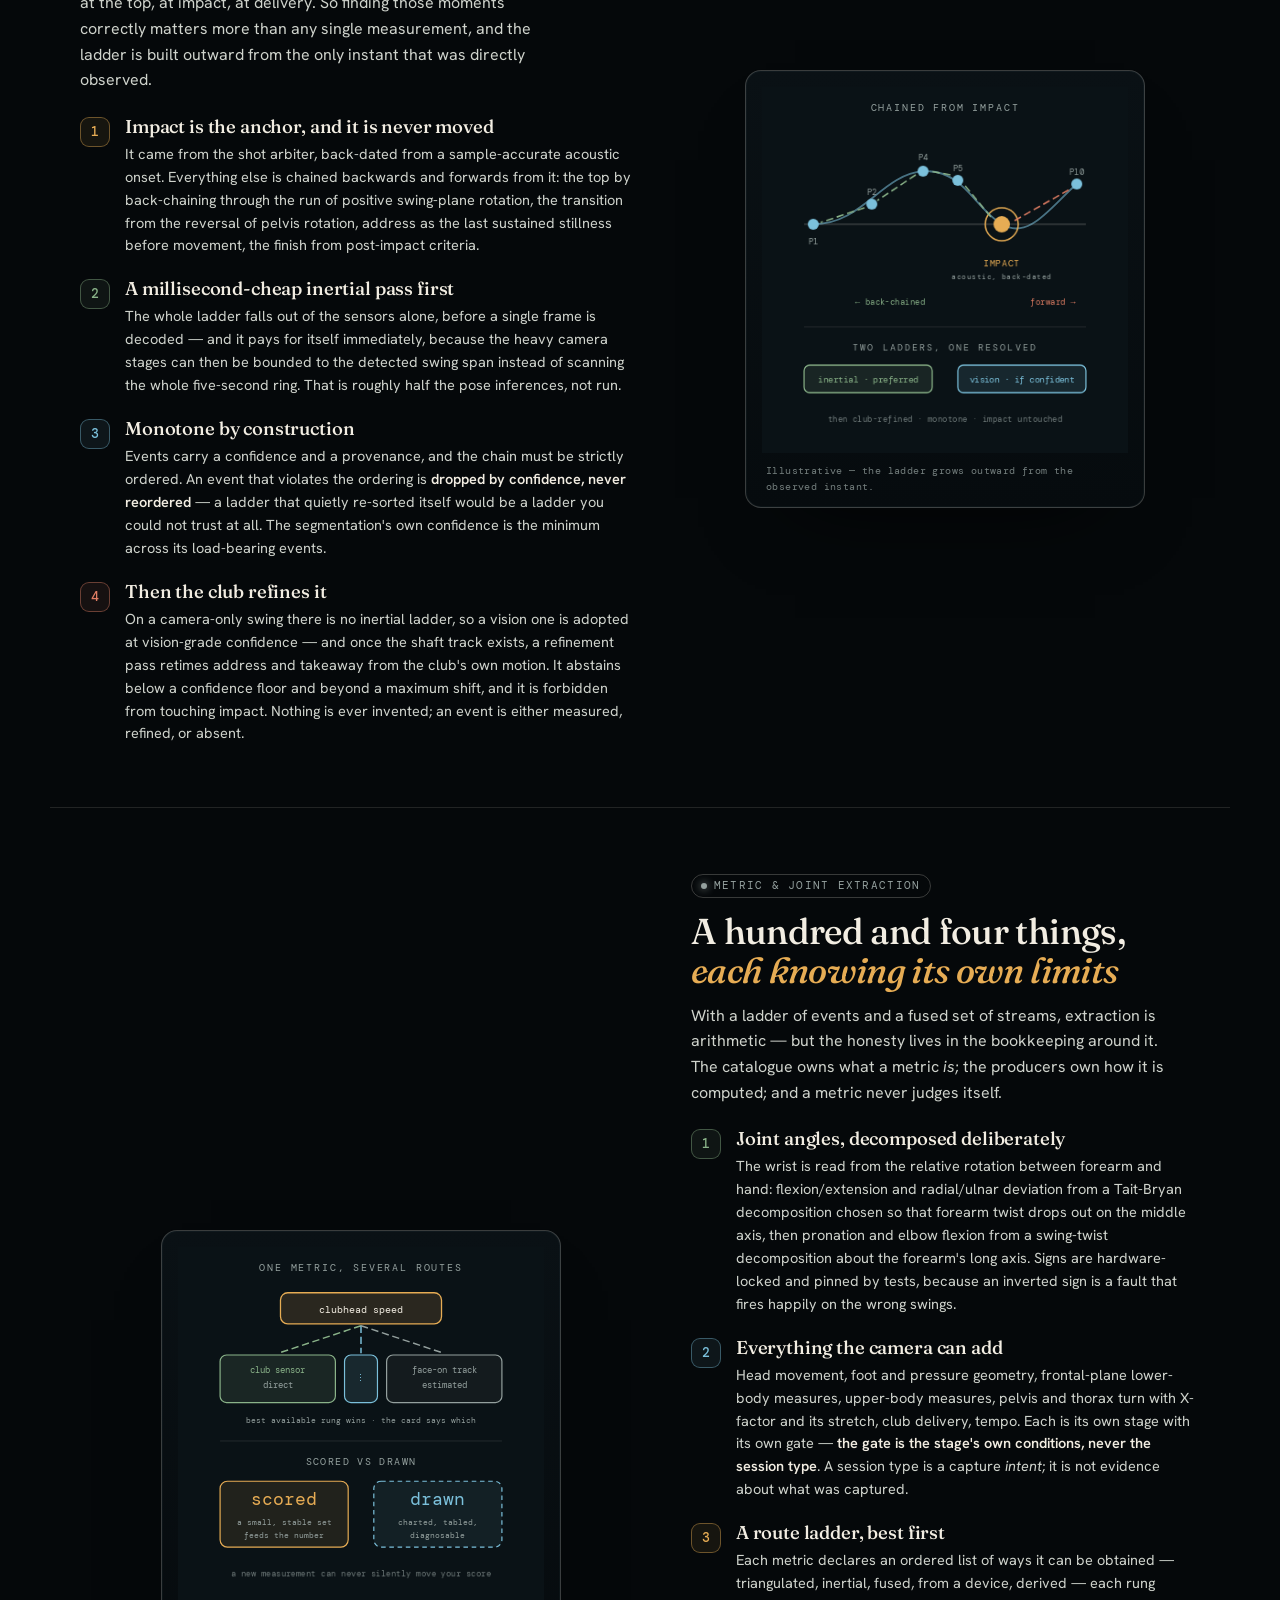
==== commit 1a8873d3: "The binary swing file is what the app writes now .ppsw is live: one store, both formats read, only ." ====
--- a/science/how-it-works.html
+++ b/science/how-it-works.html
@@ -1002,17 +1002,17 @@
   <section id="storage" class="xsec reveal">
     <div class="xgrid">
       <div class="xcol">
-        <span class="badge dev"><i></i>Swing storage</span>
+        <span class="badge now"><i></i>Swing storage</span>
         <h2 class="xh">The document was bigger <em>than the video</em></h2>
         <p class="xlede">A recorded swing is a folder: the video, and a document holding the capture manifest, the sensor streams, pose, the club and ball tracks, the phases and the metrics. That document was JSON &mdash; and across a 170-swing corpus it ran to a median of <strong>33.4&nbsp;MB</strong> a swing, against 6&ndash;9&nbsp;MB for the clip beside it. At sixty swings an hour, the bookkeeping was costing about five times what the pictures did.</p>
         <ul class="points">
           <li class="point"><span class="pi amber">1</span><div><h4>Where it was all going</h4><p>85% of the document was pose: 133 keypoints a frame, every number written out to seventeen digits. And 58% of the file was indentation. Writing it compact was the stopgap and it shipped &mdash; a median swing fell to <strong>13.9&nbsp;MB</strong>, and the corpus from 4.8 to 2.0&nbsp;GB &mdash; but whitespace was never the real problem.</p></div></li>
-          <li class="point"><span class="pi green">2</span><div><h4>A format shaped like the data</h4><p><code>.ppsw</code> is a 40-byte header, then zstd-compressed chunks, then a table of contents. Each chunk is a subtree of the document encoded as CBOR; numeric arrays become typed, byte-shuffled ndarrays, and arrays of objects are stored column-wise, so a thousand frames of one keypoint sit together and compress like the smooth signal they are. The median swing lands at <strong>3.1&nbsp;MB</strong> &mdash; 2.6&nbsp;MB face-on, 5.8&nbsp;MB with a down-the-line camera too &mdash; and the corpus at 0.46&nbsp;GB.</p></div></li>
+          <li class="point"><span class="pi green">2</span><div><h4>A format shaped like the data</h4><p>So the document became <code>.ppsw</code>: a 40-byte header, then zstd-compressed chunks, then a table of contents. Each chunk is a subtree of the document encoded as CBOR; numeric arrays become typed, byte-shuffled ndarrays, and arrays of objects are stored column-wise, so a thousand frames of one keypoint sit together and compress like the smooth signal they are. The median swing lands at <strong>3.1&nbsp;MB</strong> &mdash; 2.6&nbsp;MB face-on, 5.8&nbsp;MB with a down-the-line camera too &mdash; and the corpus at 0.46&nbsp;GB.</p></div></li>
           <li class="point"><span class="pi cyan">3</span><div><h4>Lossless, and checked swing by swing</h4><p>Every number comes back bit-for-bit: all 170 corpus swings convert and verify equal, through the C++ reader and an independent pure-Python one. A second policy stores the display series as float32 for roughly 1.8&nbsp;MB a swing &mdash; offered as a choice, never as the default, because a measurement archive that quietly rounds is not an archive.</p></div></li>
           <li class="point"><span class="pi green">4</span><div><h4>Lazy, so the cheap read stays cheap</h4><p>The table of contents means the session list, the review and the metric scalars load without decoding a single pose track. Reading a swing's root costs about <strong>0.7&nbsp;ms</strong>; the whole document parses in 46&nbsp;ms where the JSON took 163&nbsp;ms. Most of what the app does with a swing never needs the heavy chunks at all.</p></div></li>
           <li class="point"><span class="pi coral">5</span><div><h4>A file anyone can open</h4><p>The format is a written specification, not a private blob, and the reader is <a class="ulink" href="https://github.com/PinPoint-Golf/libppswing" target="_blank" rel="noopener">libppswing</a> &mdash; C++17 and pure Python, MIT-licensed, with a <code>ppsw</code> command line tool that converts, dumps back to JSON, lists the chunks and proves the round trip. If you want to take your swings somewhere else, or write your own analysis over them, nothing here is in the way.</p></div></li>
         </ul>
-        <div class="callout"><p><strong>Where this stands.</strong> The specification, the library, the converter and the corpus proof are done; the app still writes JSON, and changing it over is the next step. Sizes here are medians over the 170-swing corpus, measured with <code>tools/corpus_check.py</code>.</p></div>
+        <div class="callout"><p><strong>This is live.</strong> Every swing document the app writes is now <code>.ppsw</code>, through one store that still reads both formats, so a library recorded as JSON keeps opening &mdash; and converts in place when you ask it to. The 170-swing corpus went over in 69 seconds, 5.18&nbsp;GB to 0.49&nbsp;GB, every document re-read and checked equal by the independent Python decoder. Sizes here are medians over that corpus.</p></div>
       </div>
       <div class="xv reveal">
         <svg viewBox="0 0 400 400" xmlns="http://www.w3.org/2000/svg">
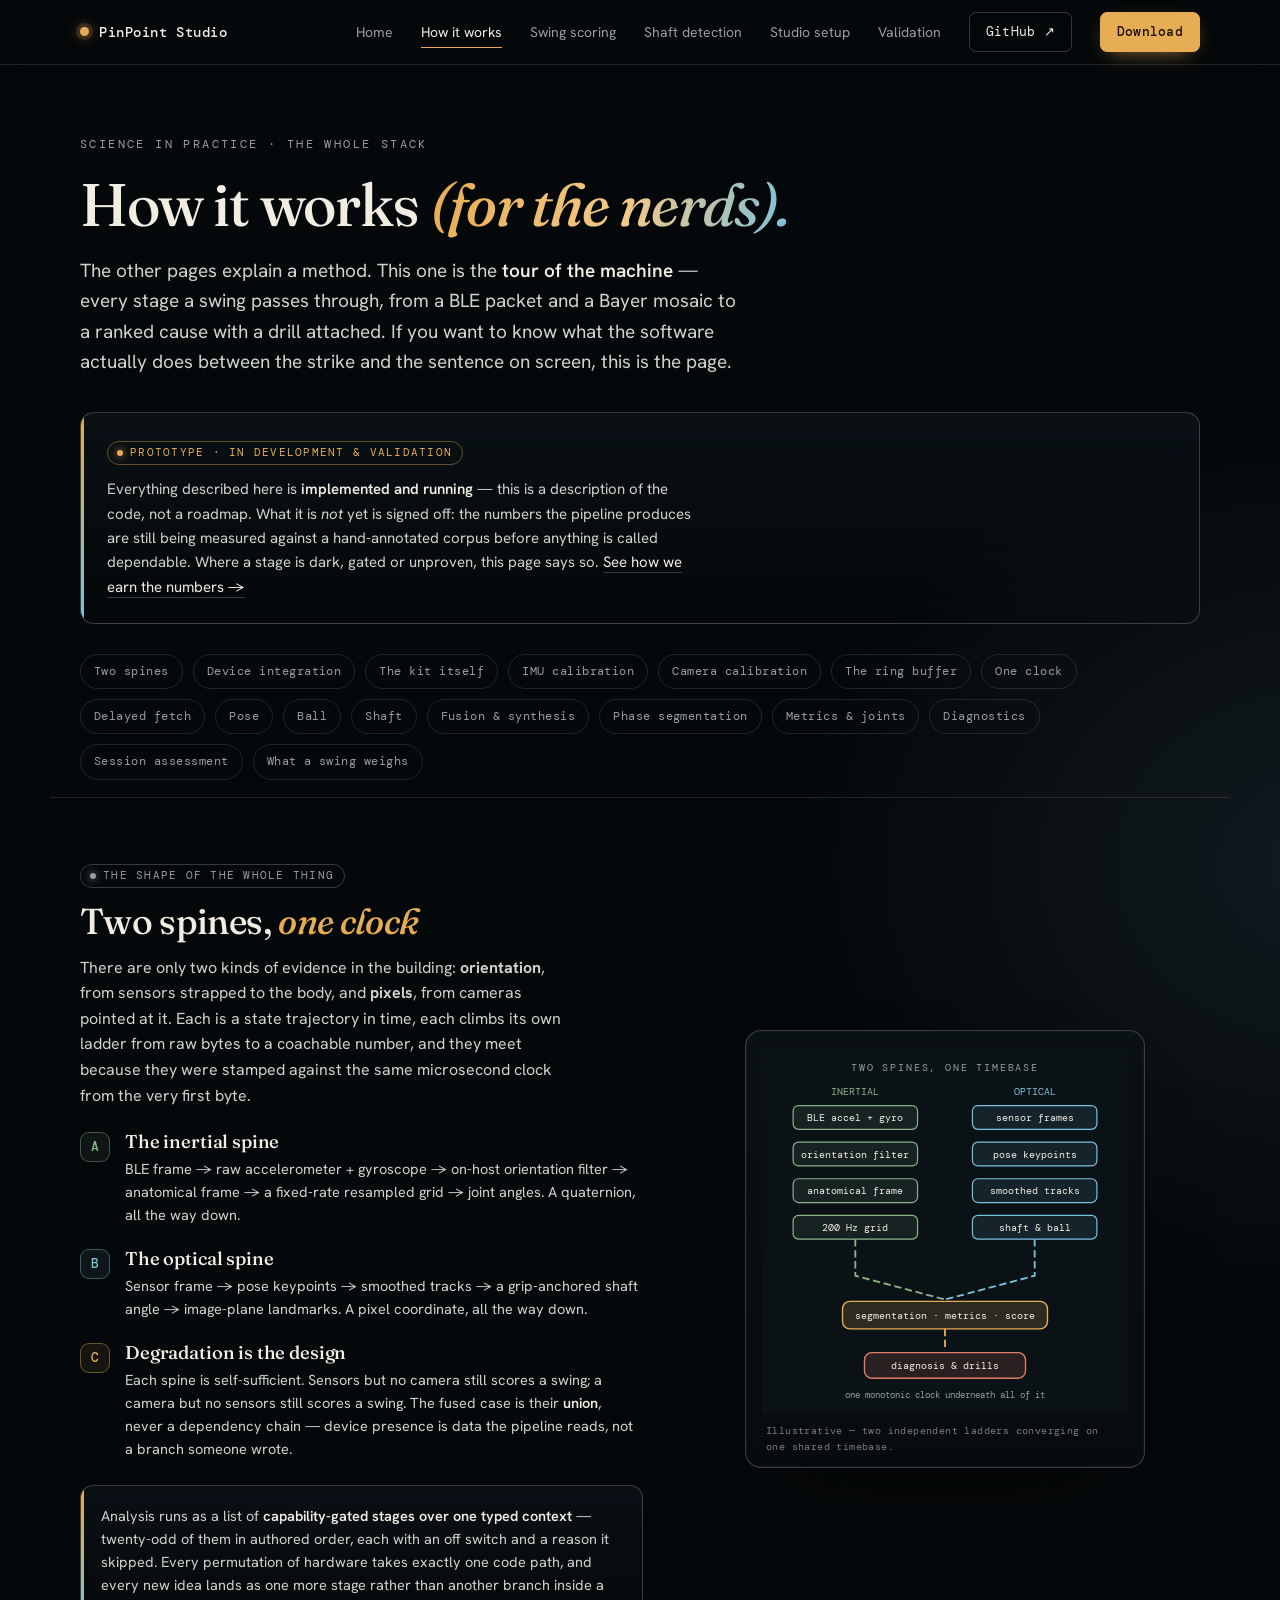
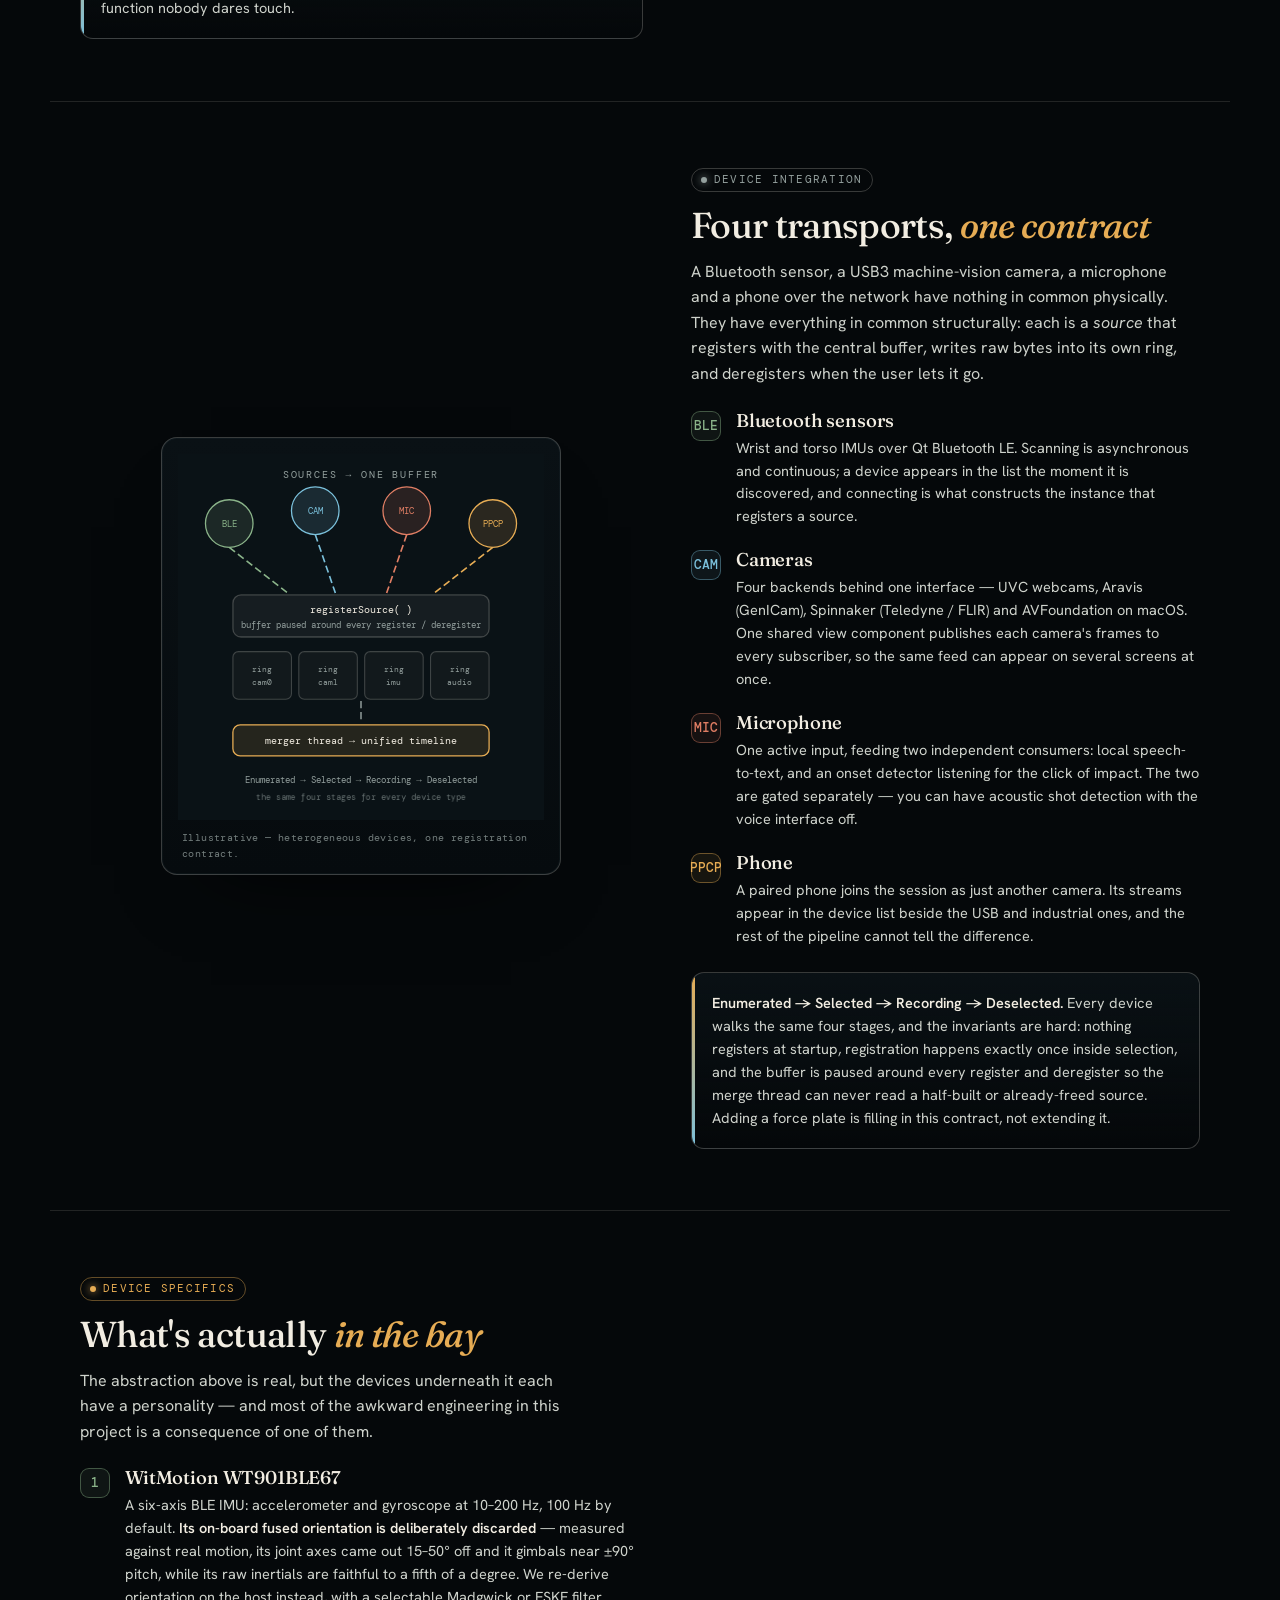
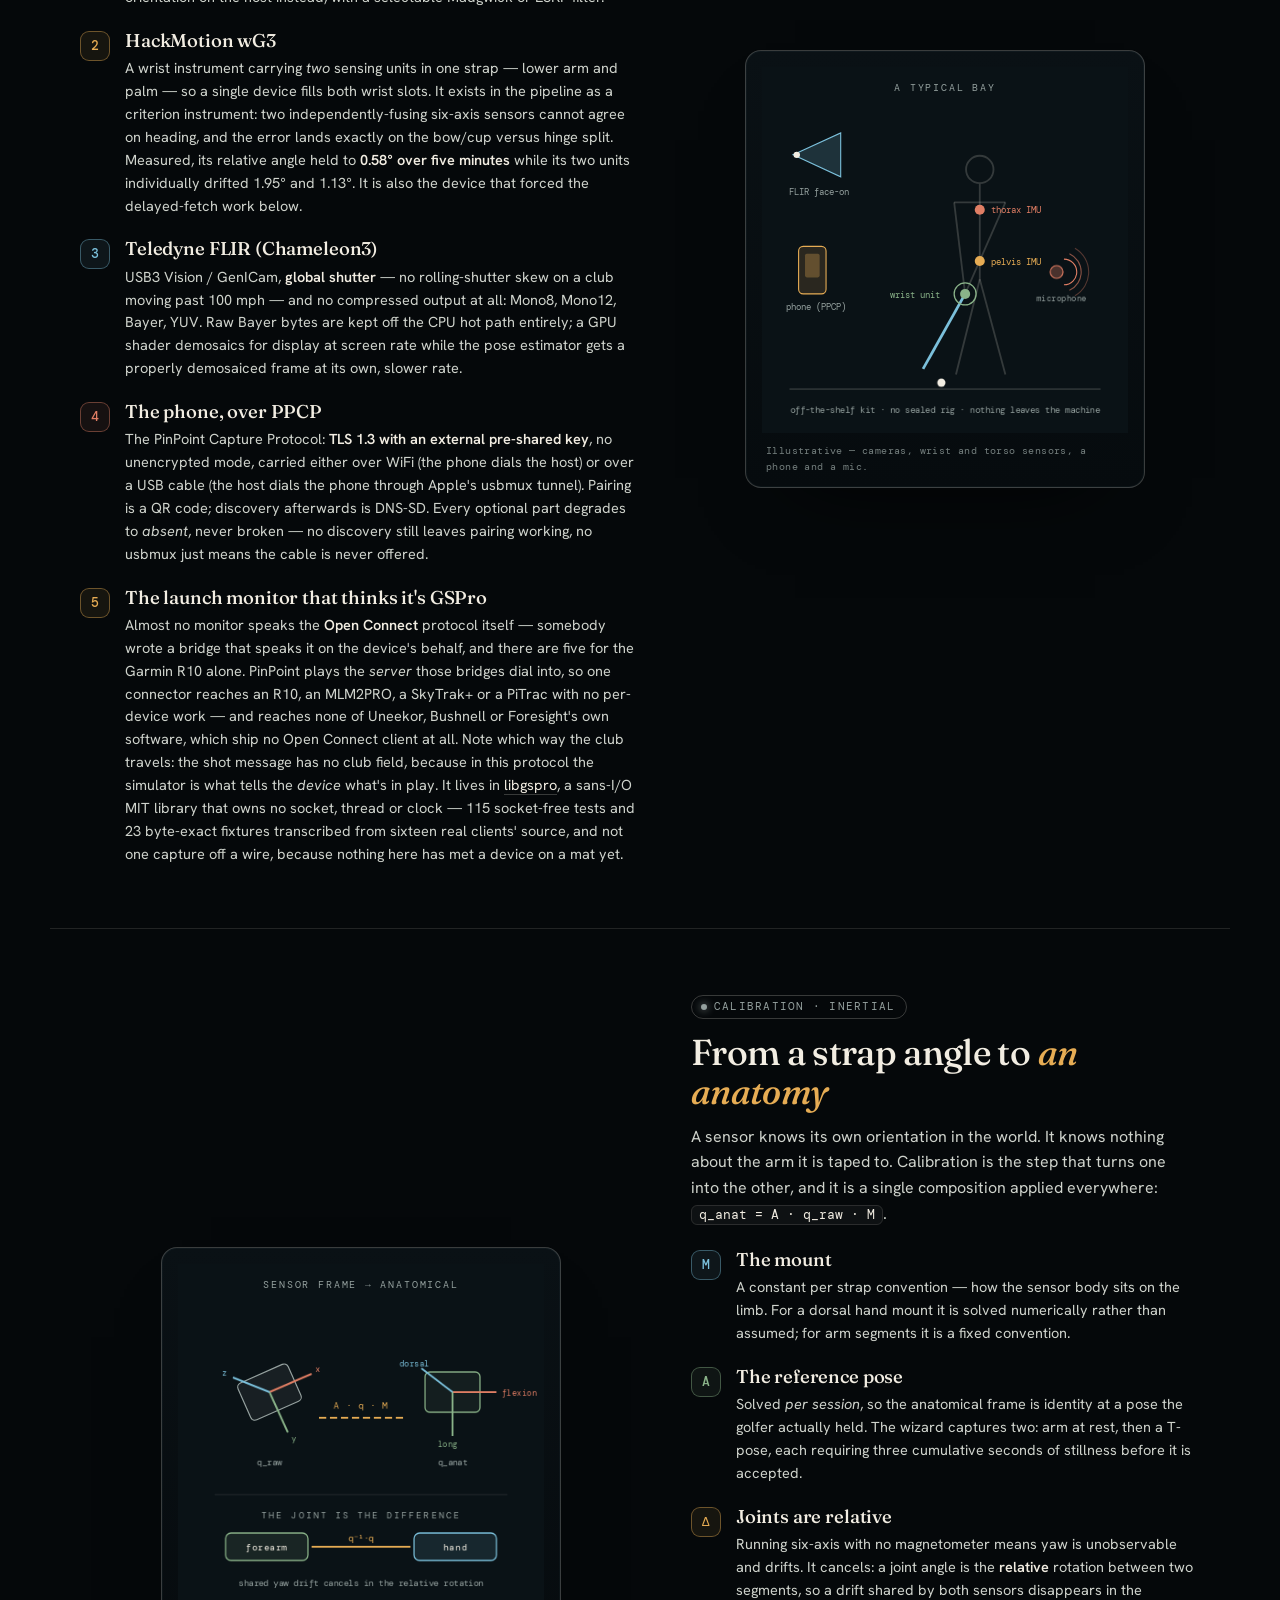
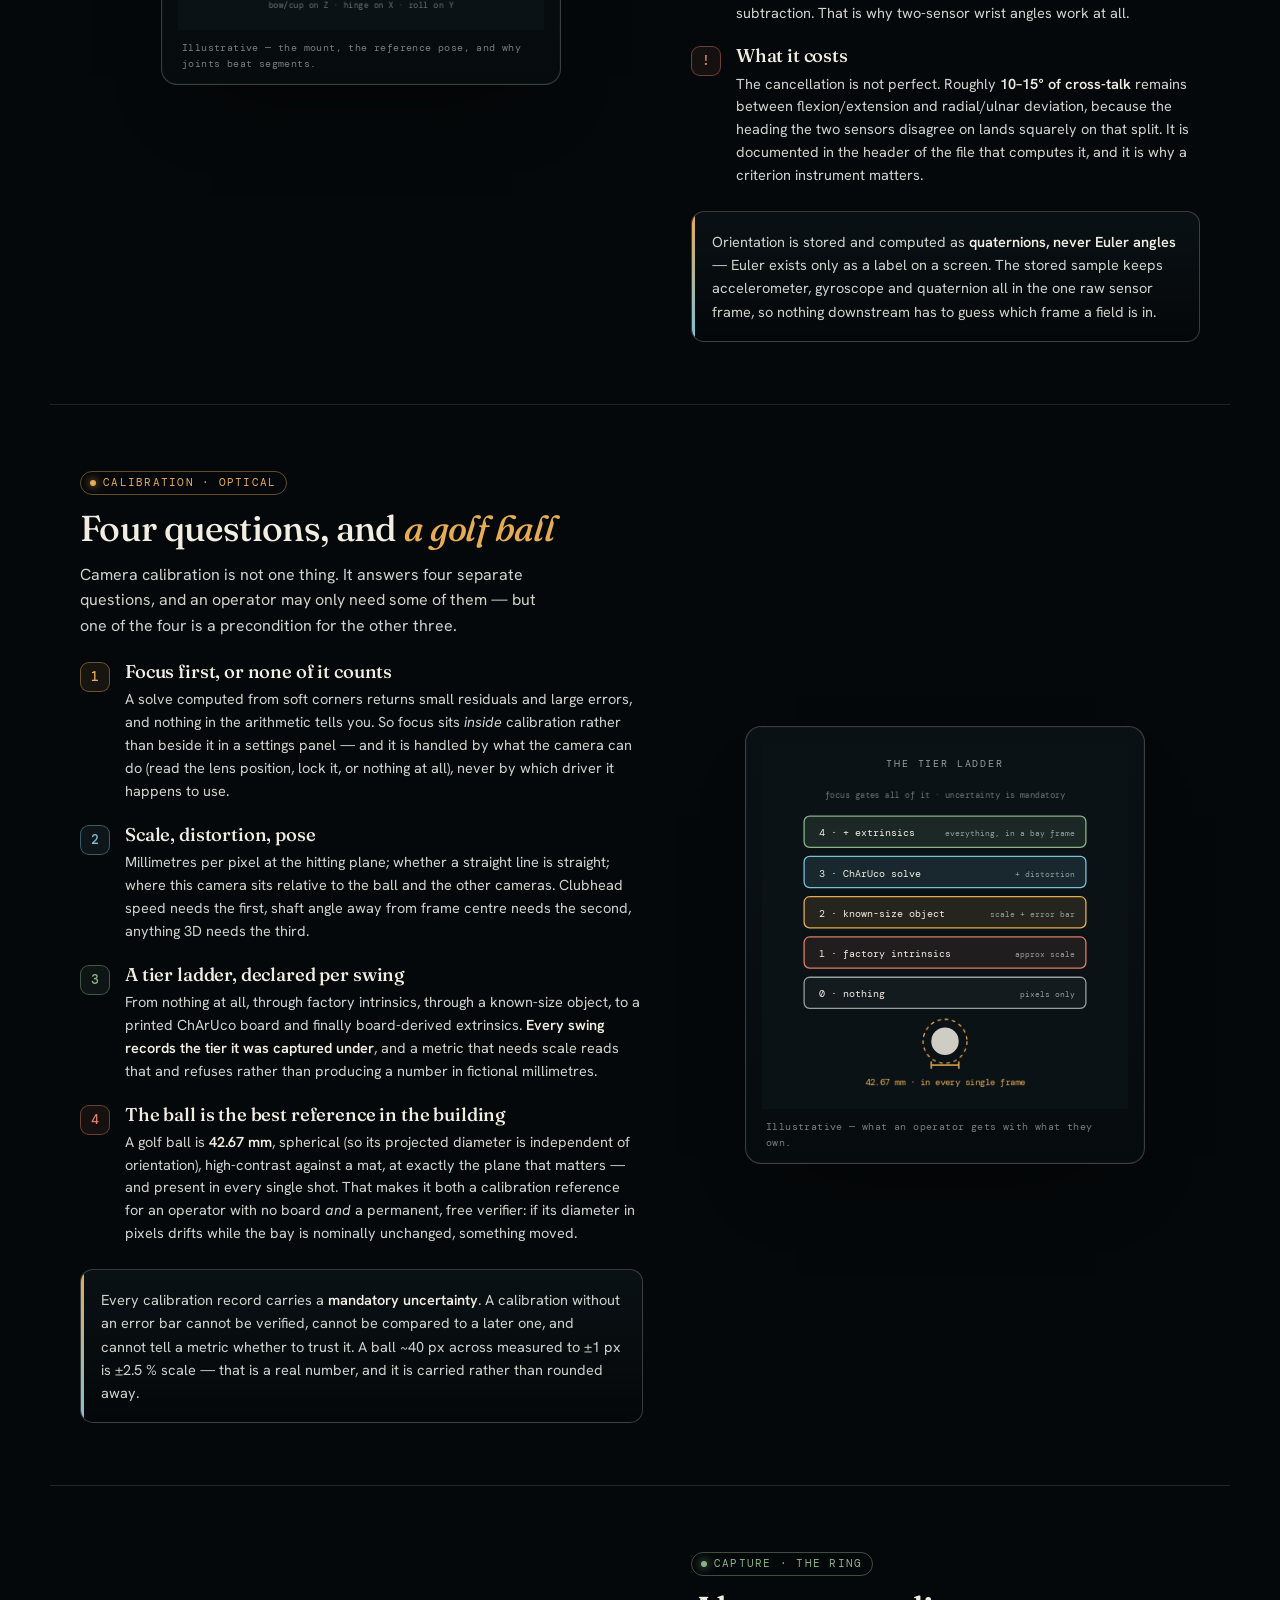
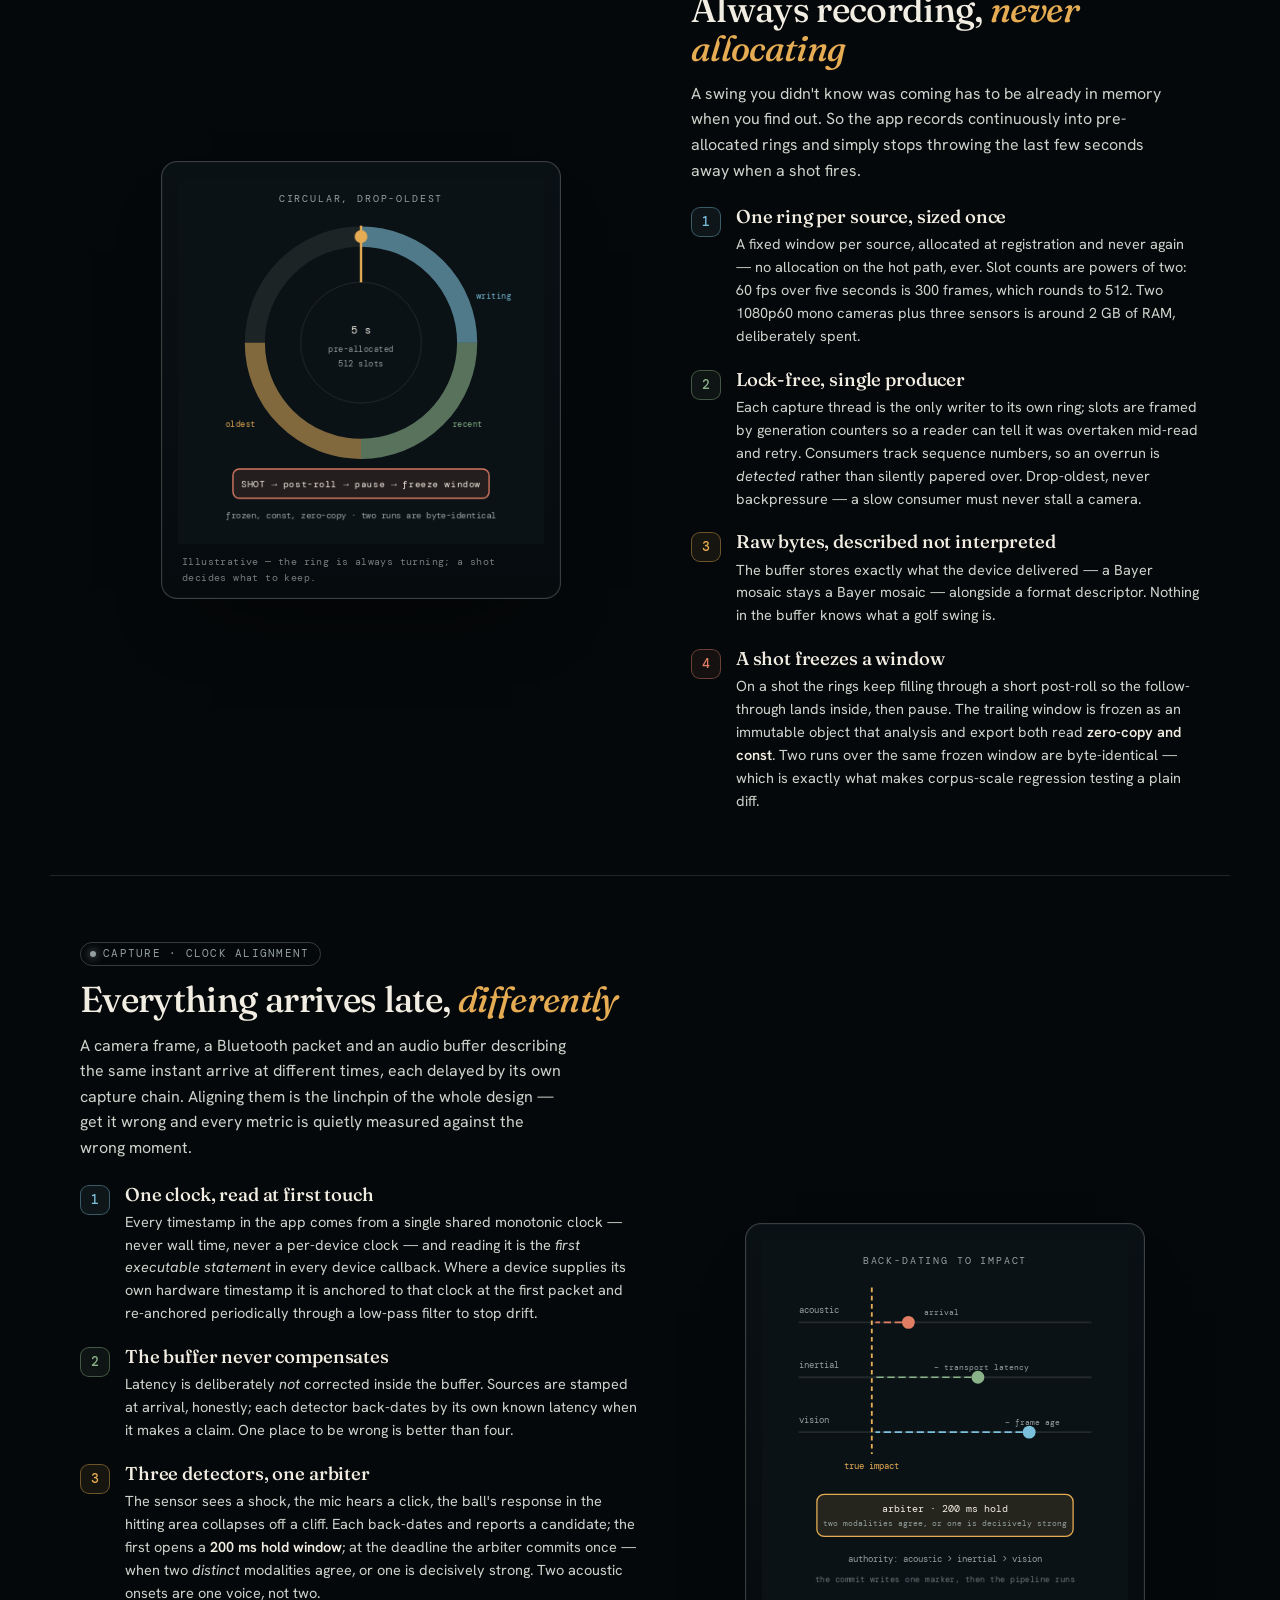
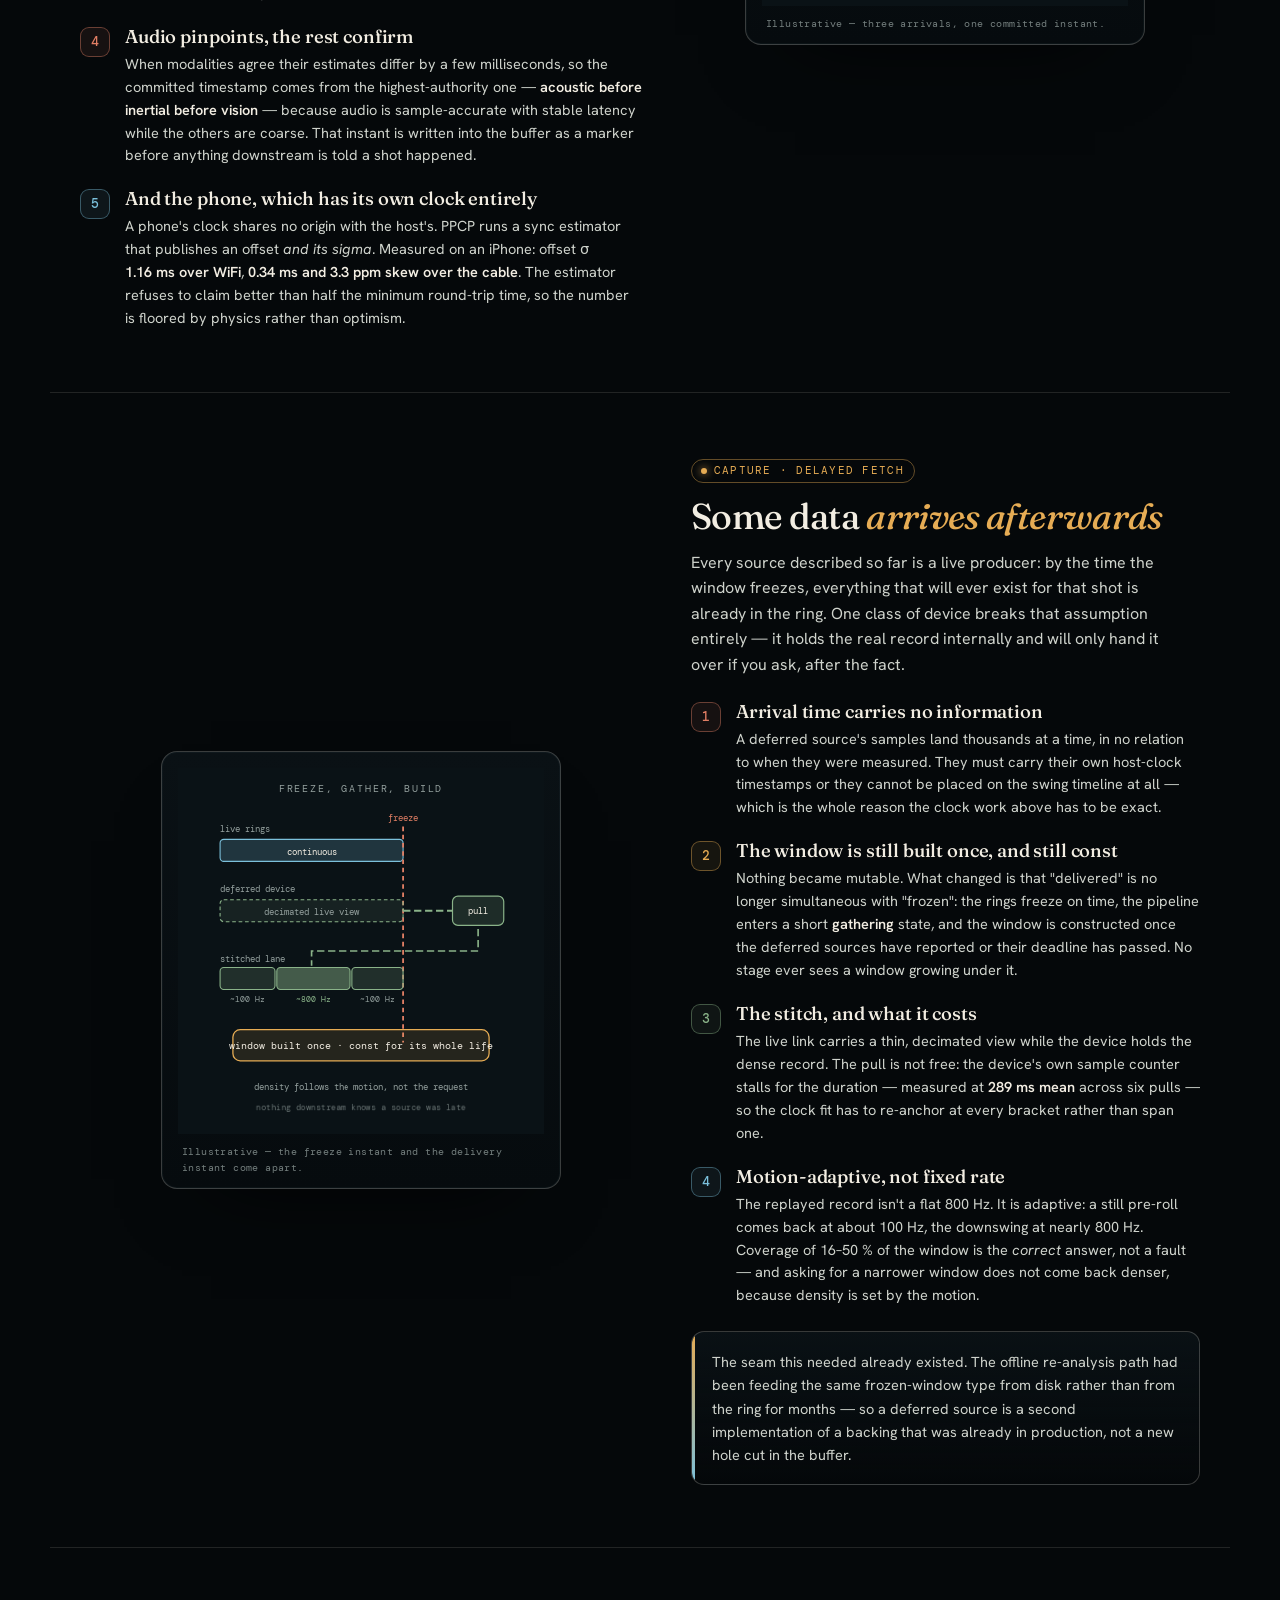
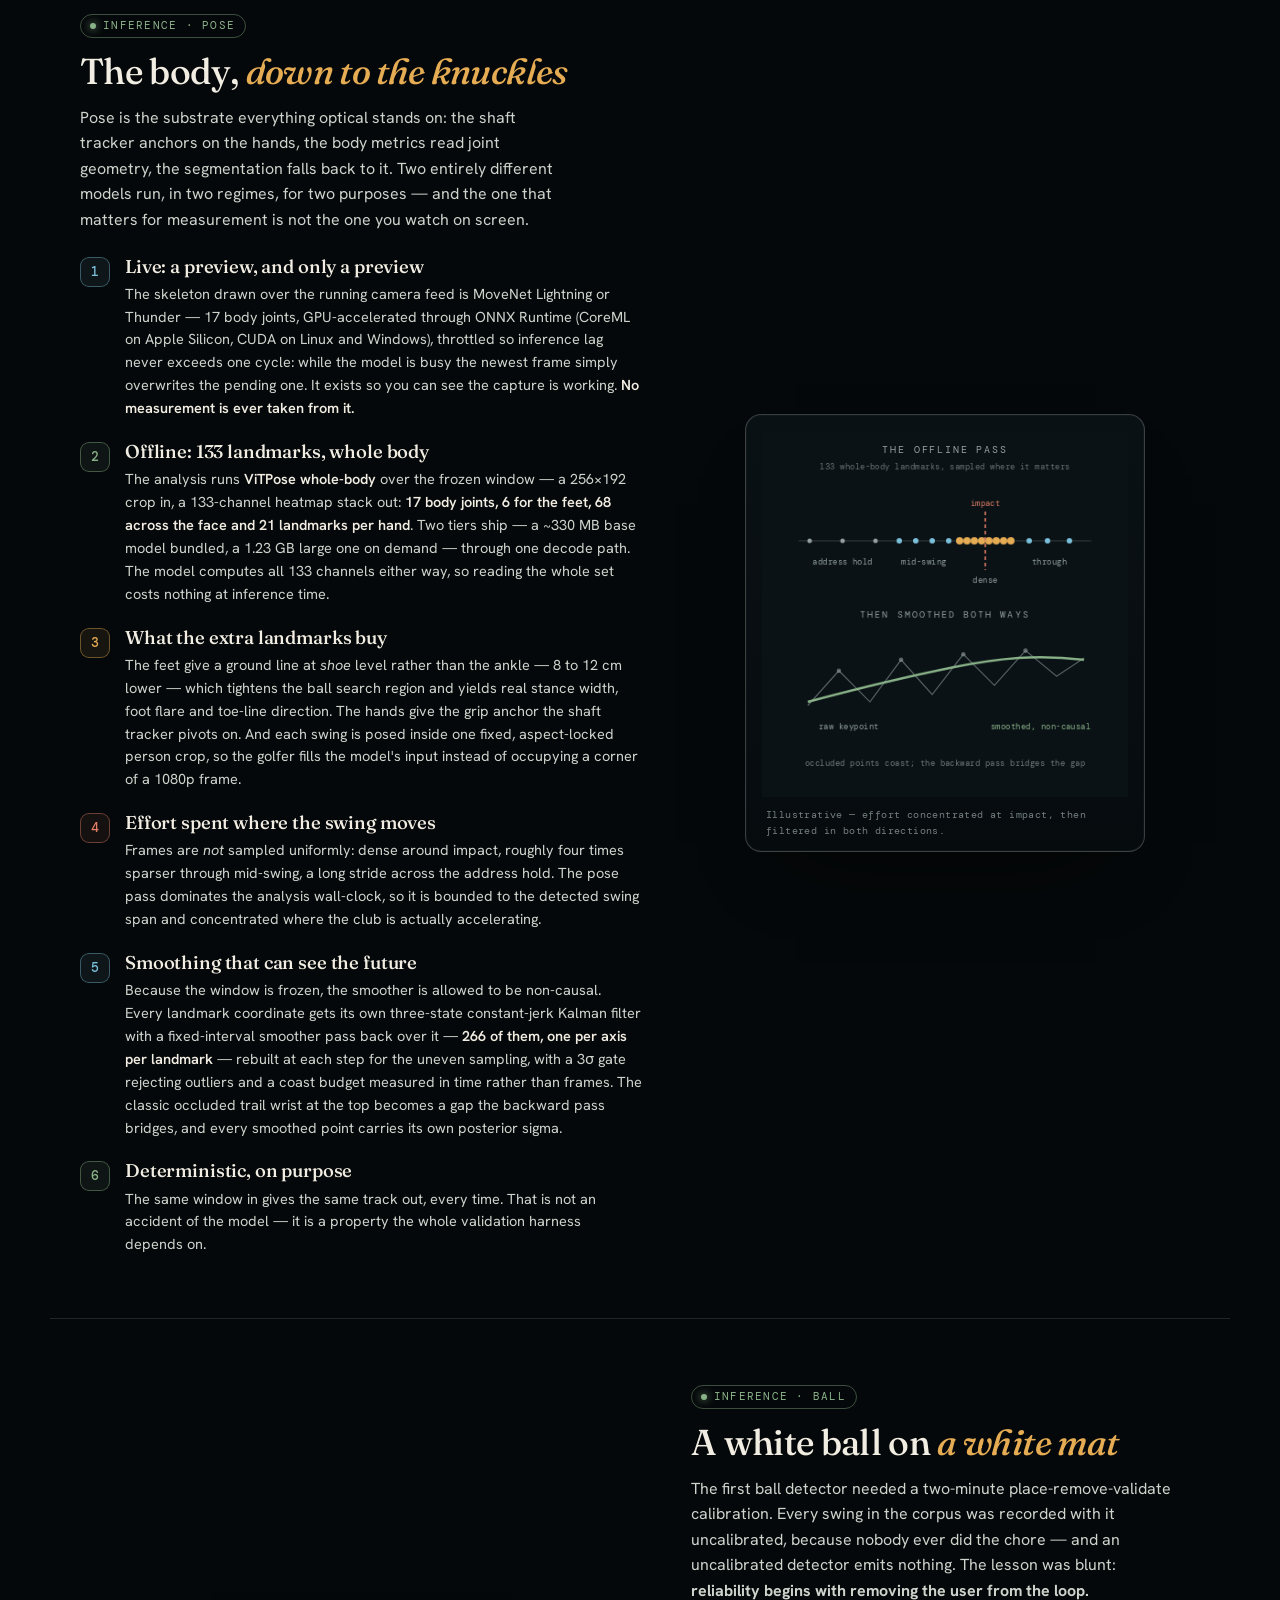
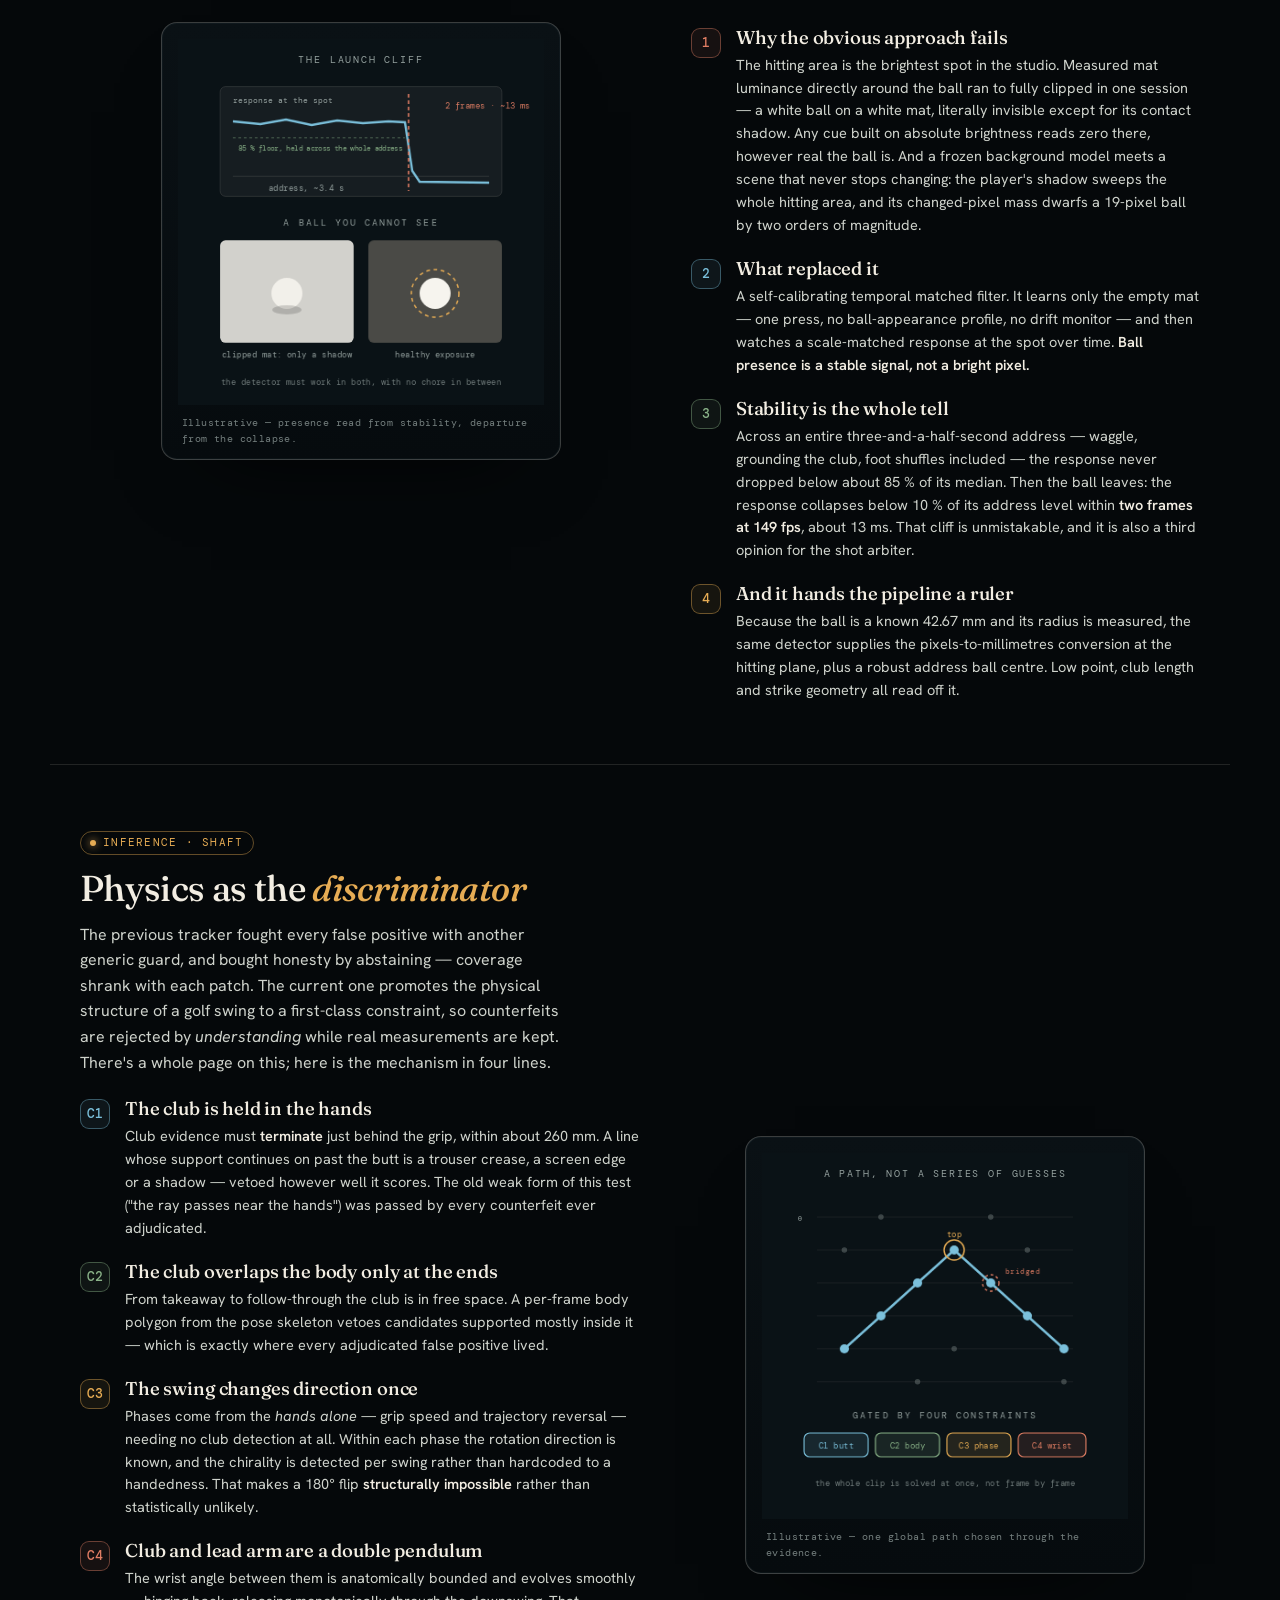
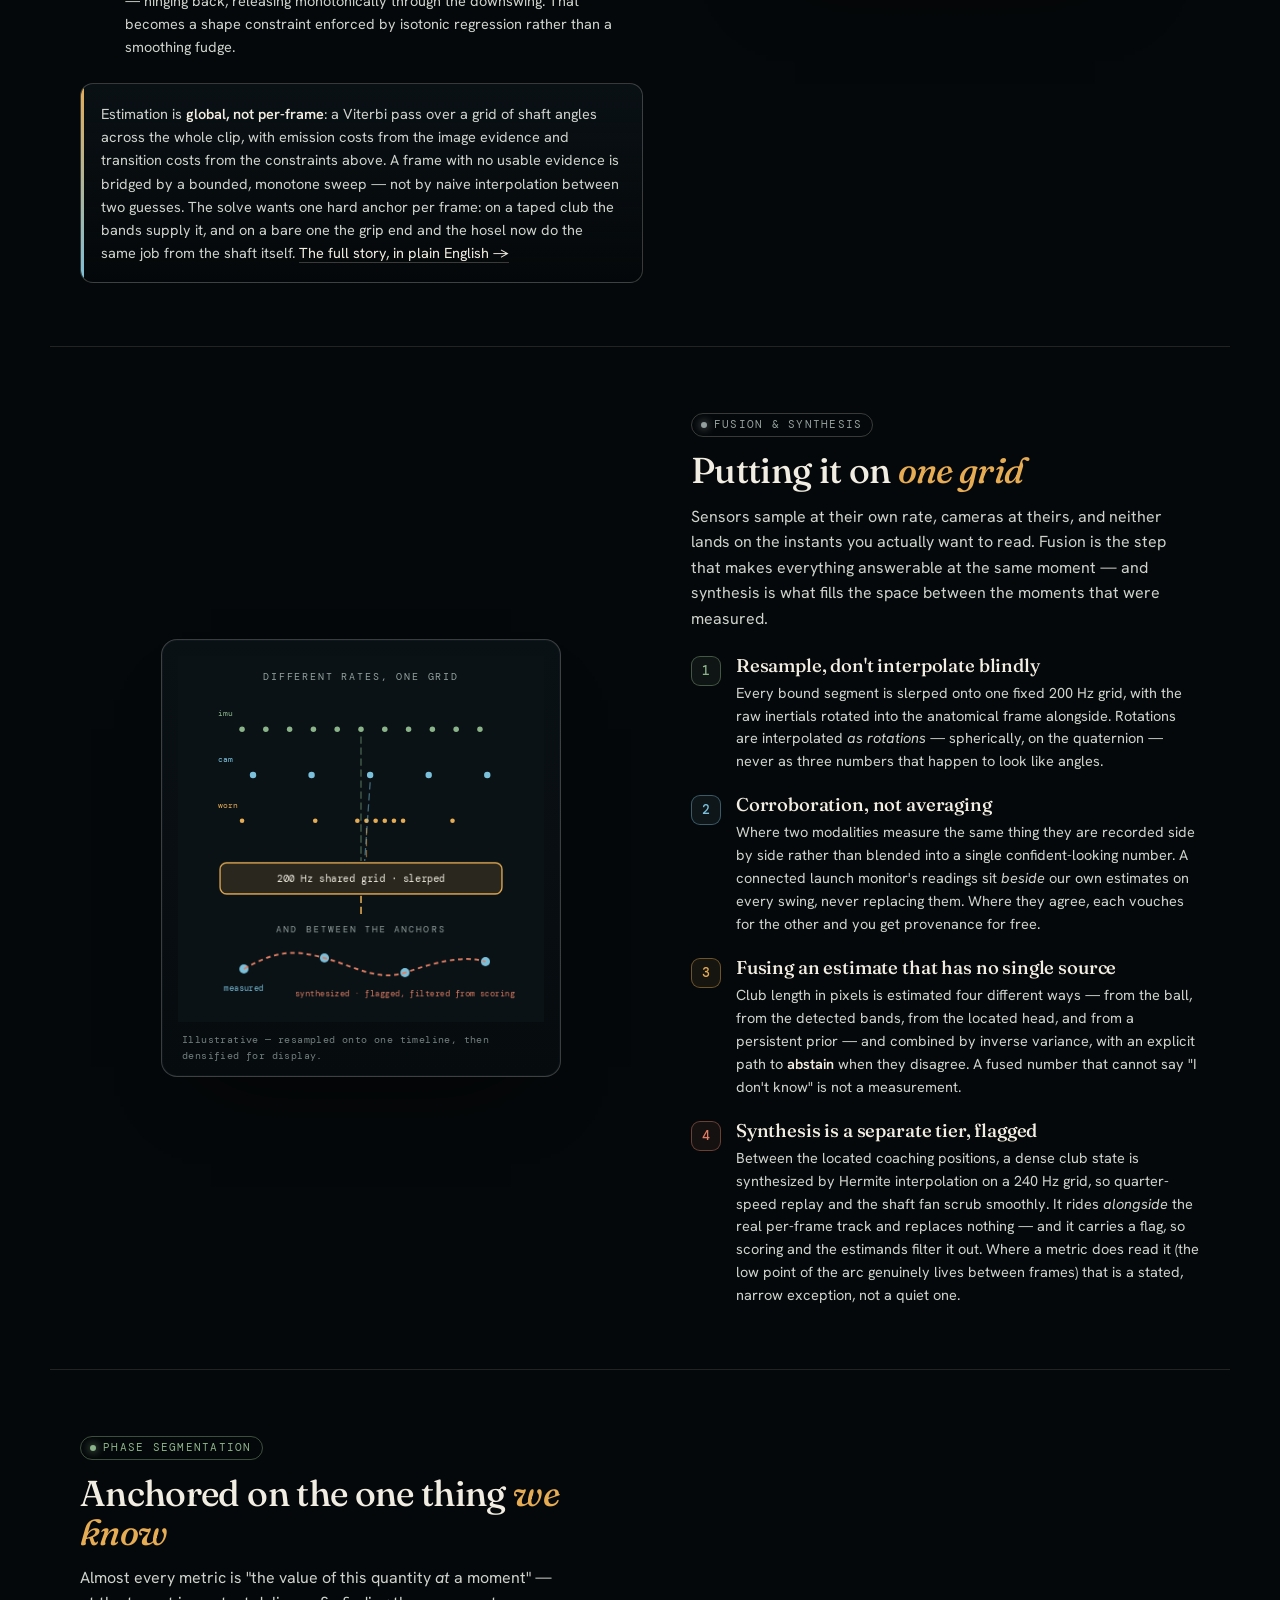
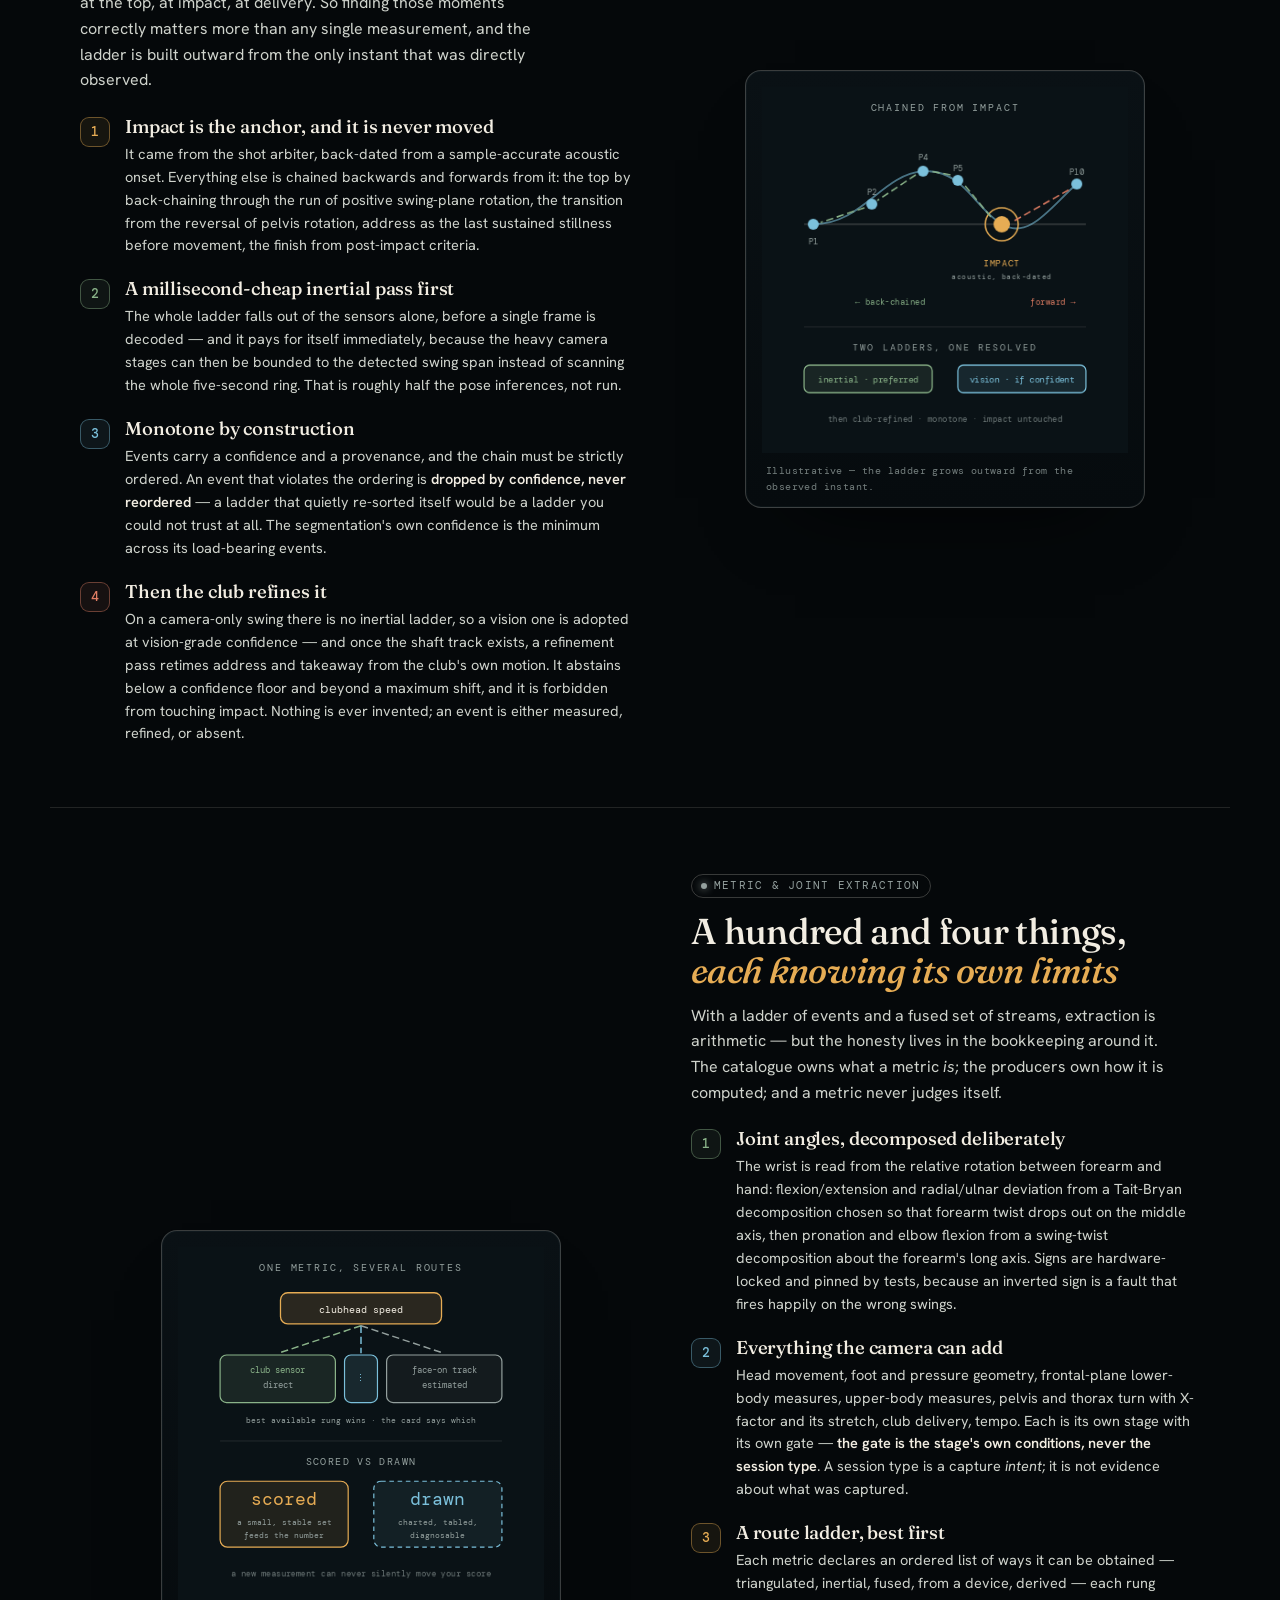
==== commit edbd6b11: "Archiving: the room back, and the hours you have left Sessions move out of the library and return, v" ====
--- a/science/how-it-works.html
+++ b/science/how-it-works.html
@@ -1011,6 +1011,7 @@
           <li class="point"><span class="pi cyan">3</span><div><h4>Lossless, and checked swing by swing</h4><p>Every number comes back bit-for-bit: all 170 corpus swings convert and verify equal, through the C++ reader and an independent pure-Python one. A second policy stores the display series as float32 for roughly 1.8&nbsp;MB a swing &mdash; offered as a choice, never as the default, because a measurement archive that quietly rounds is not an archive.</p></div></li>
           <li class="point"><span class="pi green">4</span><div><h4>Lazy, so the cheap read stays cheap</h4><p>The table of contents means the session list, the review and the metric scalars load without decoding a single pose track. Reading a swing's root costs about <strong>0.7&nbsp;ms</strong>; the whole document parses in 46&nbsp;ms where the JSON took 163&nbsp;ms. Most of what the app does with a swing never needs the heavy chunks at all.</p></div></li>
           <li class="point"><span class="pi coral">5</span><div><h4>A file anyone can open</h4><p>The format is a written specification, not a private blob, and the reader is <a class="ulink" href="https://github.com/PinPoint-Golf/libppswing" target="_blank" rel="noopener">libppswing</a> &mdash; C++17 and pure Python, MIT-licensed, with a <code>ppsw</code> command line tool that converts, dumps back to JSON, lists the chunks and proves the round trip. If you want to take your swings somewhere else, or write your own analysis over them, nothing here is in the way.</p></div></li>
+          <li class="point"><span class="pi amber">6</span><div><h4>And a way to get the room back</h4><p>The <strong>Archiving</strong> tab moves finished sessions out to a folder of your choosing and back again. It is a mirror, not a zip &mdash; every file copied and verified byte for byte <em>before</em> anything in the library is touched &mdash; and what stays behind is a stub <code>.ppsw</code>: the summary, the metric and phase rows and your review, so an archived session still lists, trends and grades. Restore copies it back under the same check, and simply opening an archived session in review brings it home. It can work on its own &mdash; archive by age, or when free space runs low &mdash; but every automatic behaviour is off until you turn it on, and none of them ever touch today's sessions. The panel says what actually matters: <strong>hours of capture left</strong>, measured from this library's own swing sizes rather than a guess.</p></div></li>
         </ul>
         <div class="callout"><p><strong>This is live.</strong> Every swing document the app writes is now <code>.ppsw</code>, through one store that still reads both formats, so a library recorded as JSON keeps opening &mdash; and converts in place when you ask it to. The 170-swing corpus went over in 69 seconds, 5.18&nbsp;GB to 0.49&nbsp;GB, every document re-read and checked equal by the independent Python decoder. Sizes here are medians over that corpus.</p></div>
       </div>
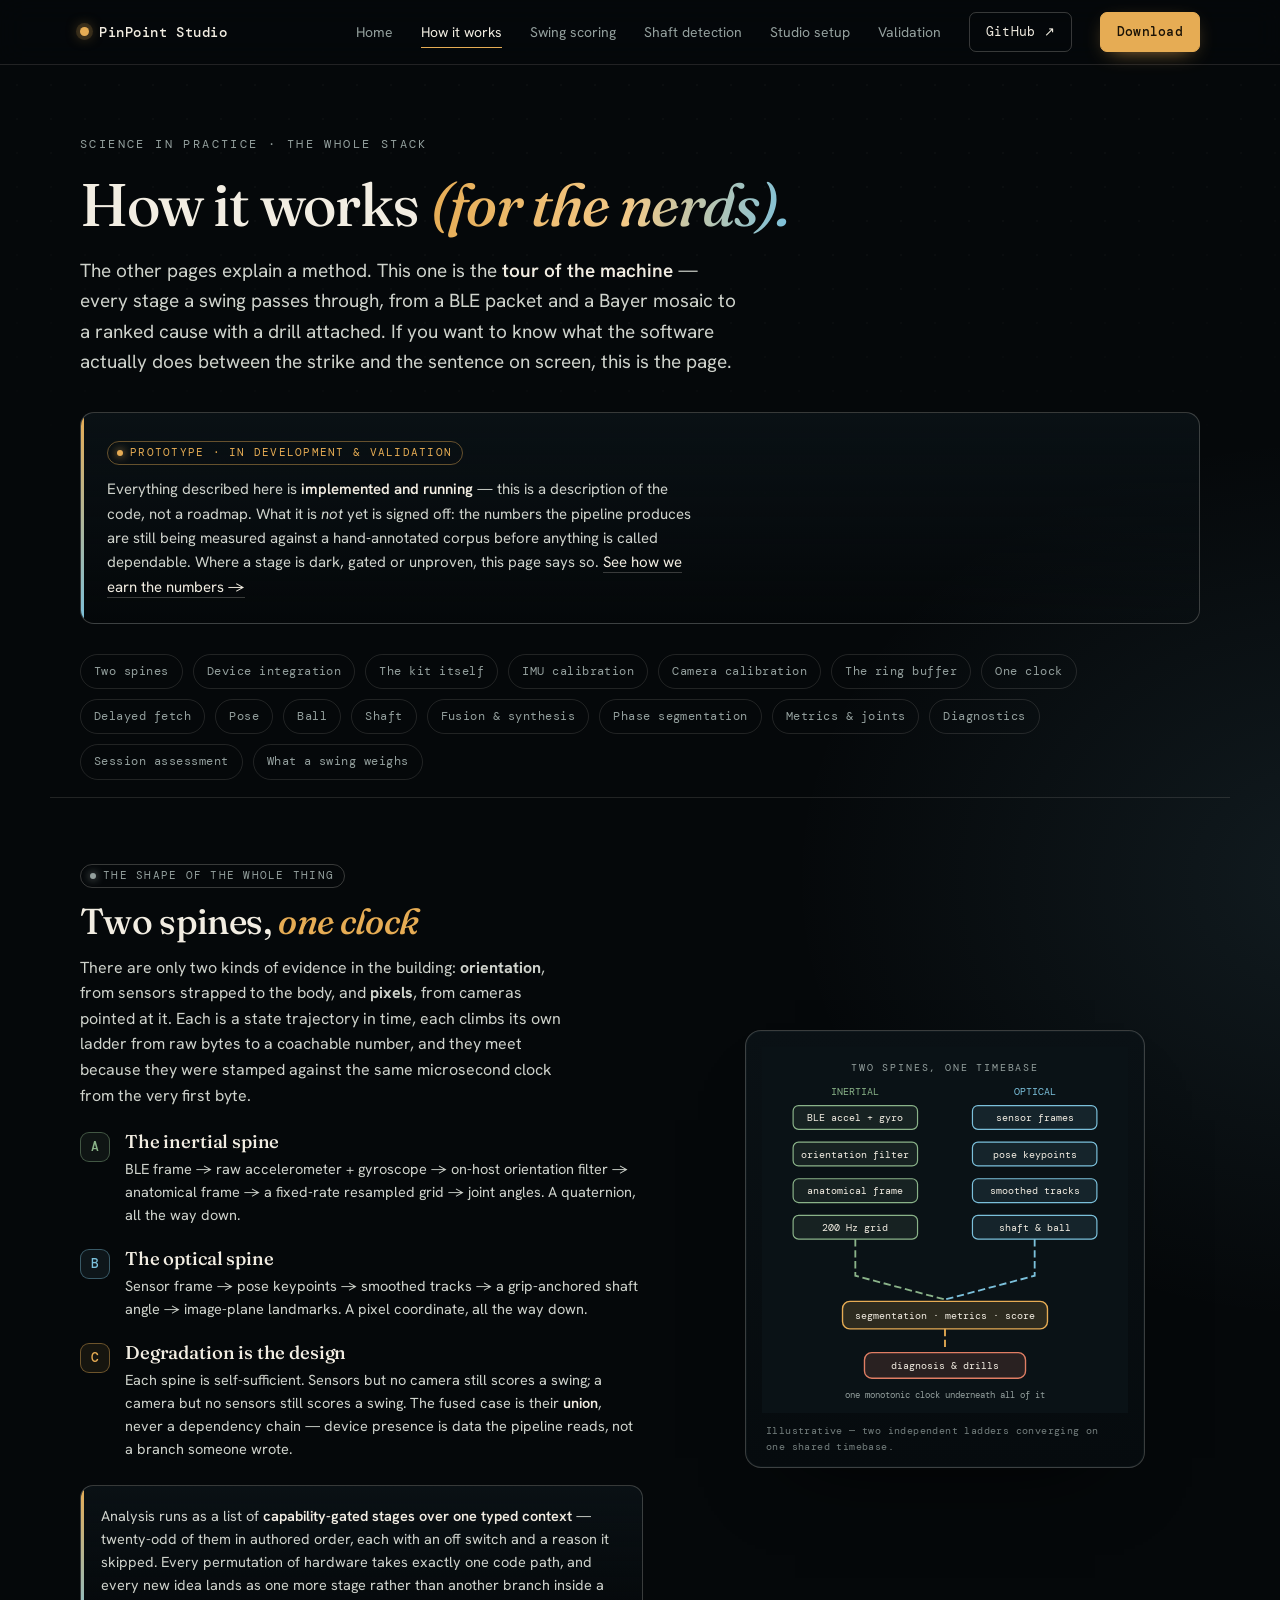
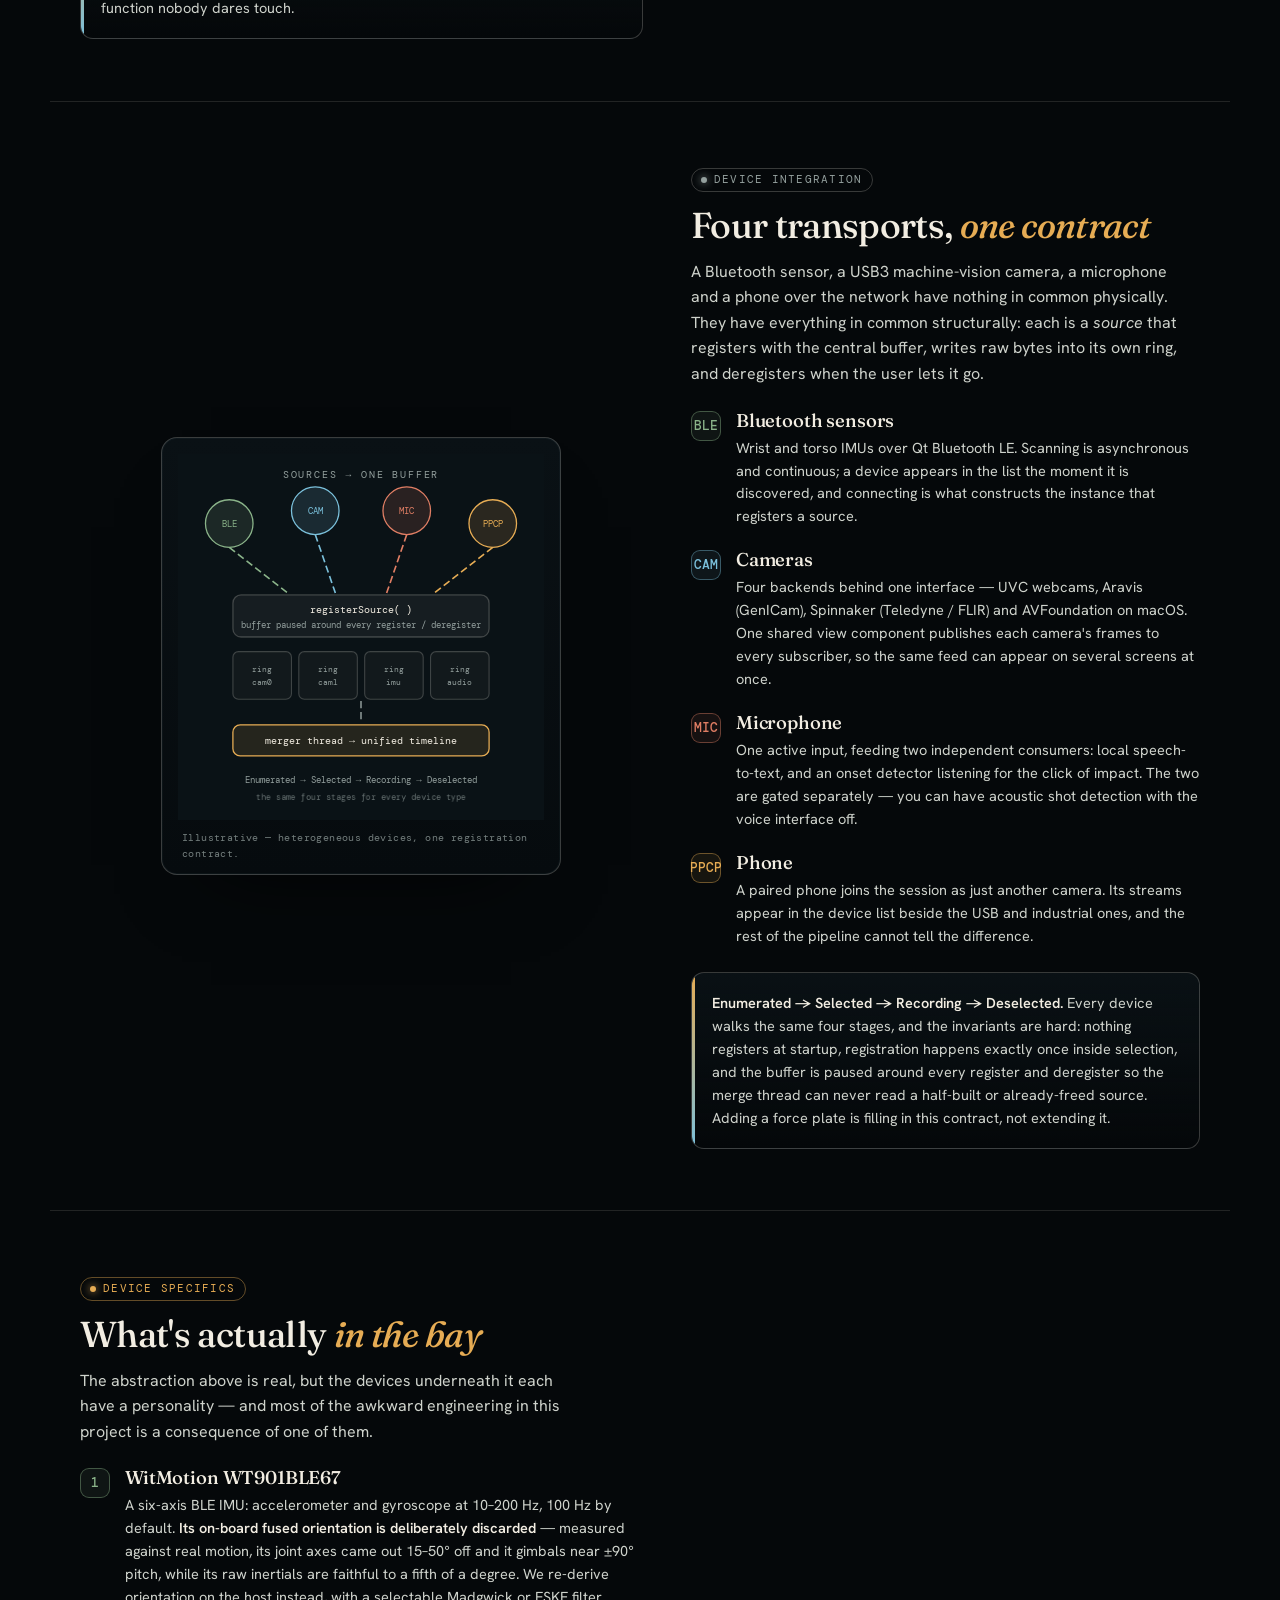
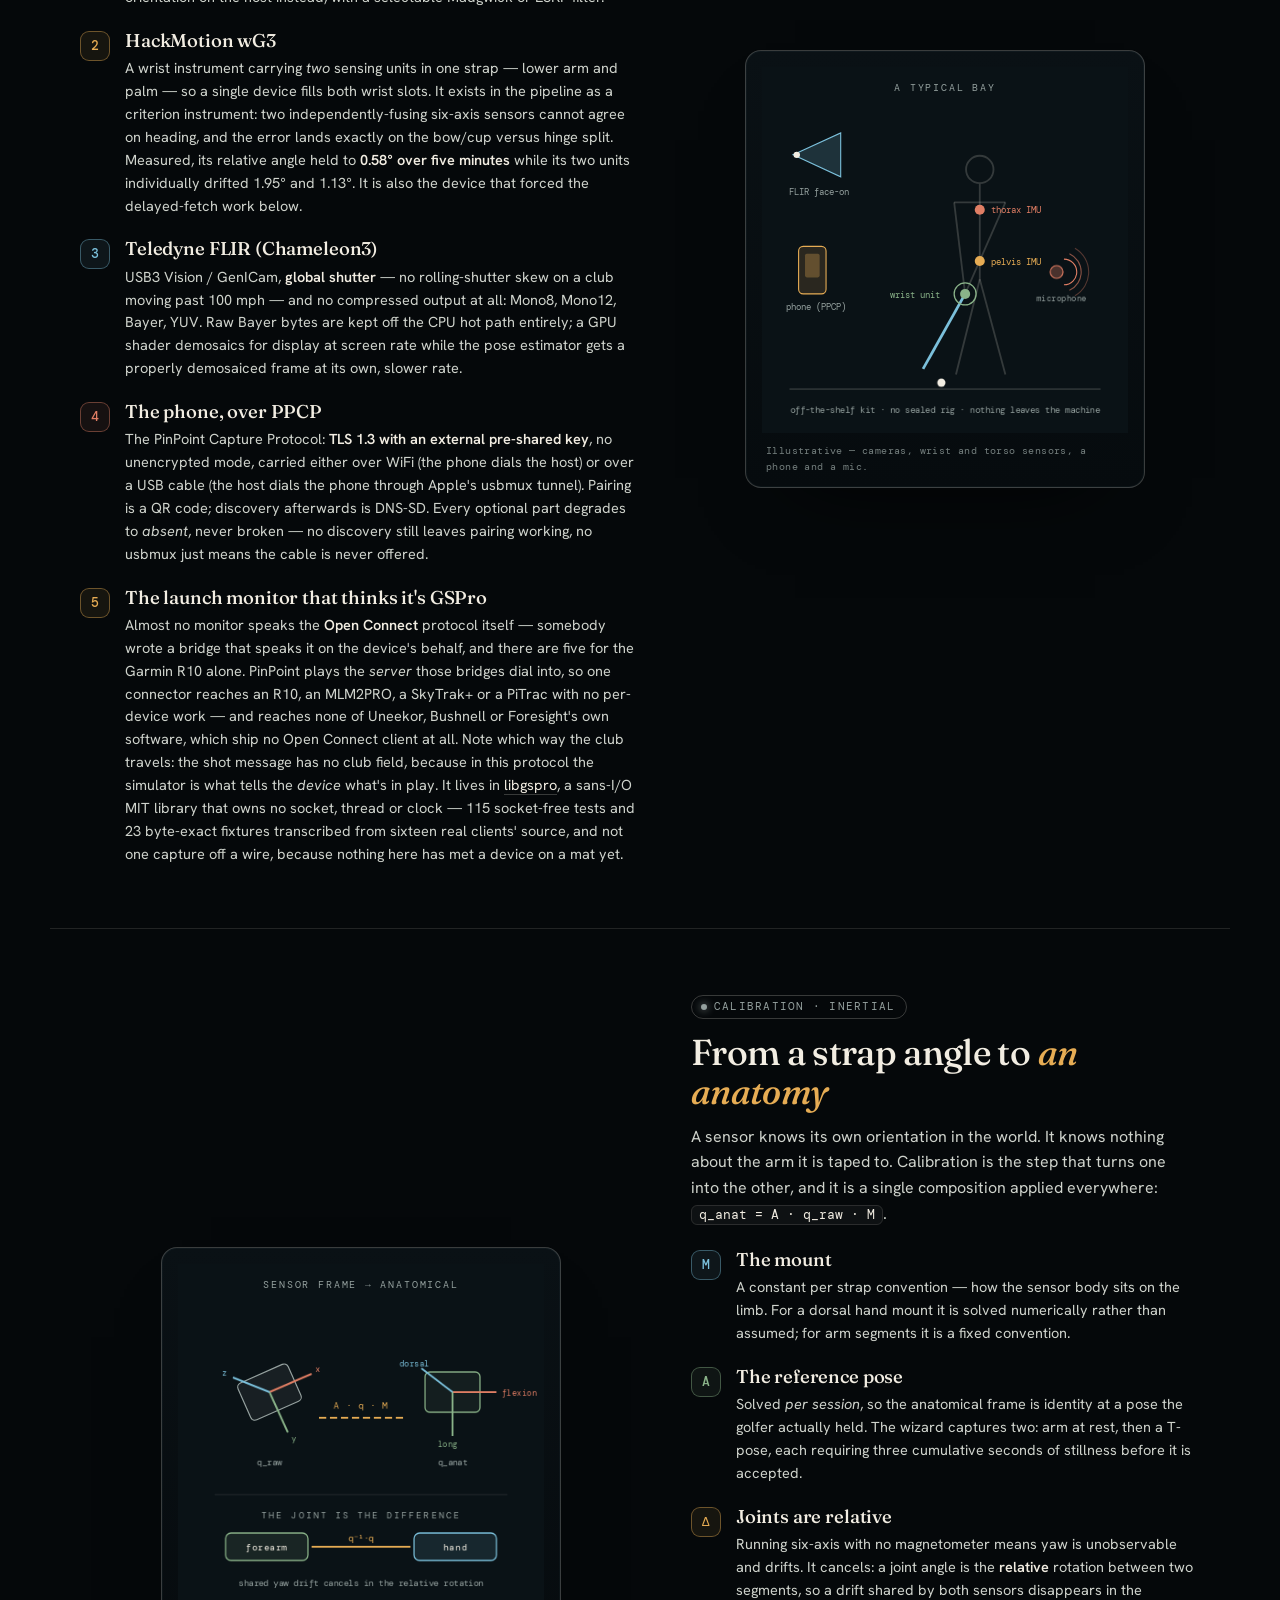
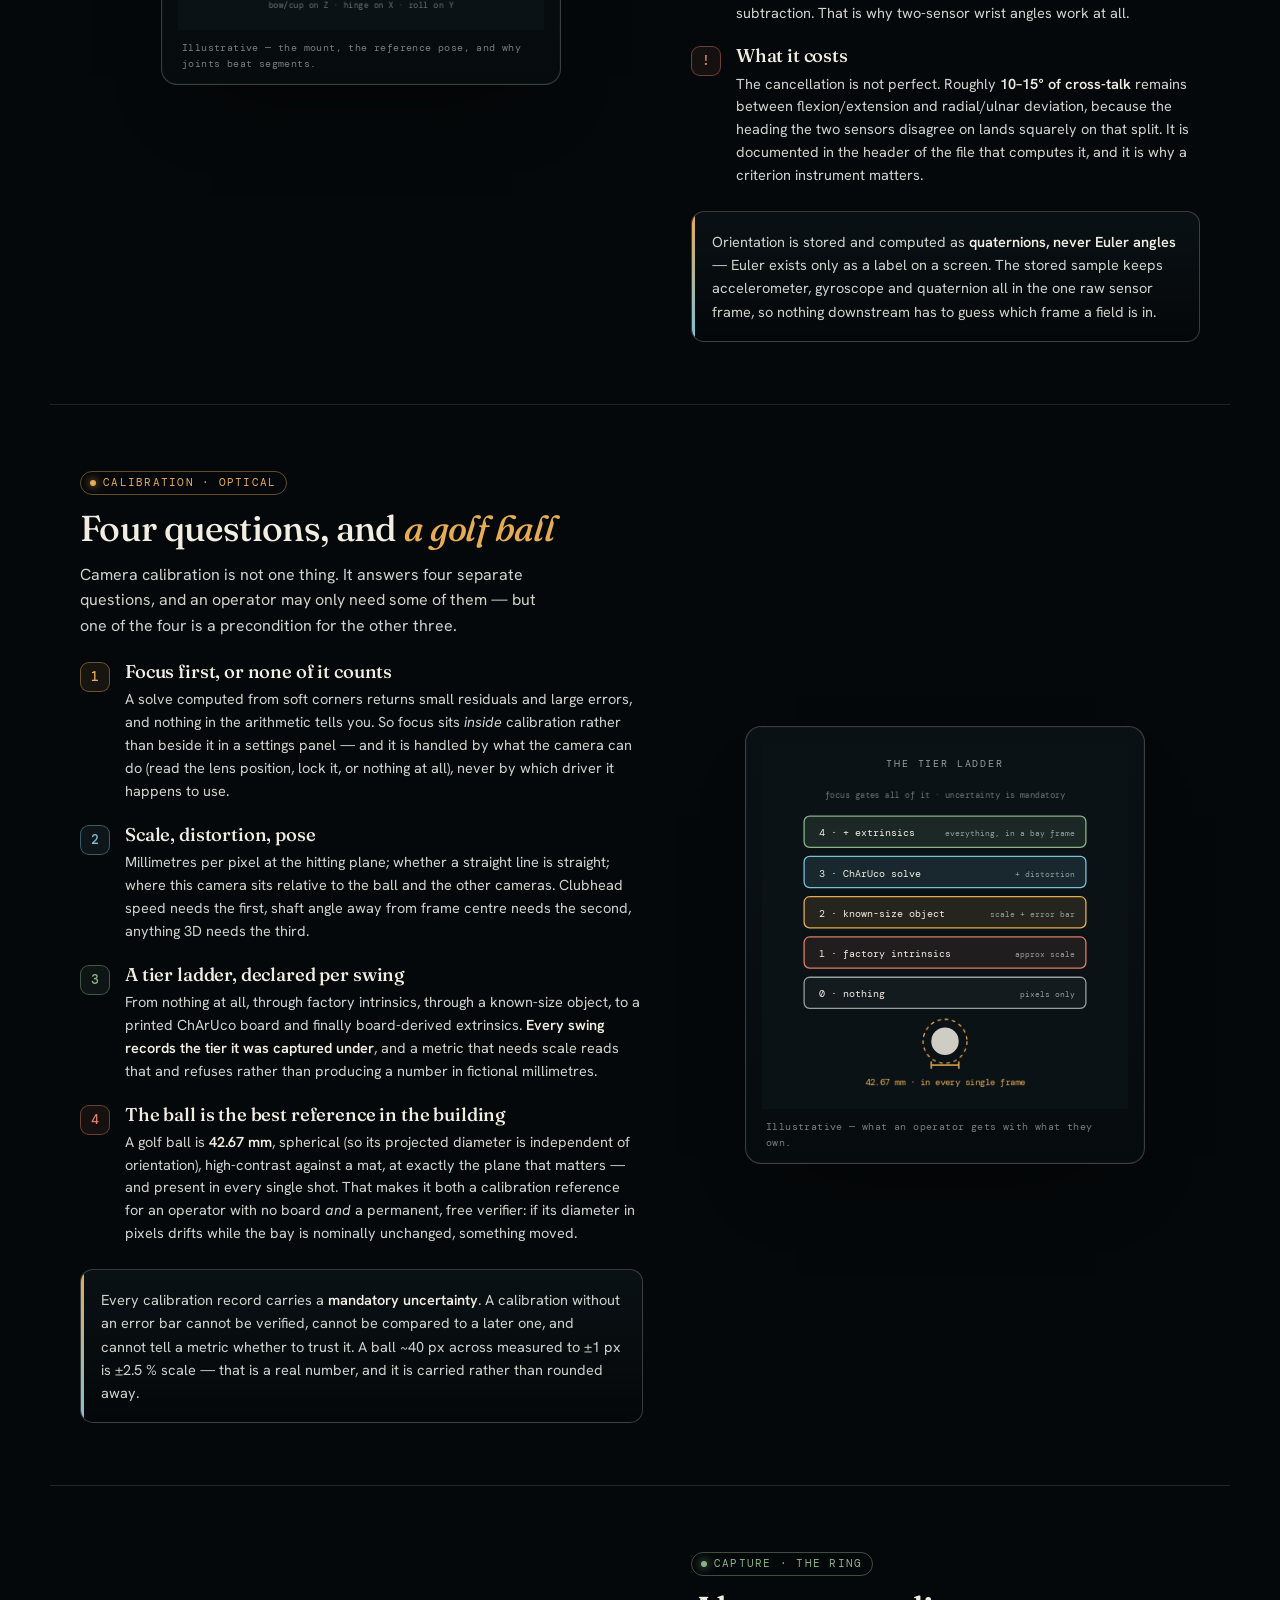
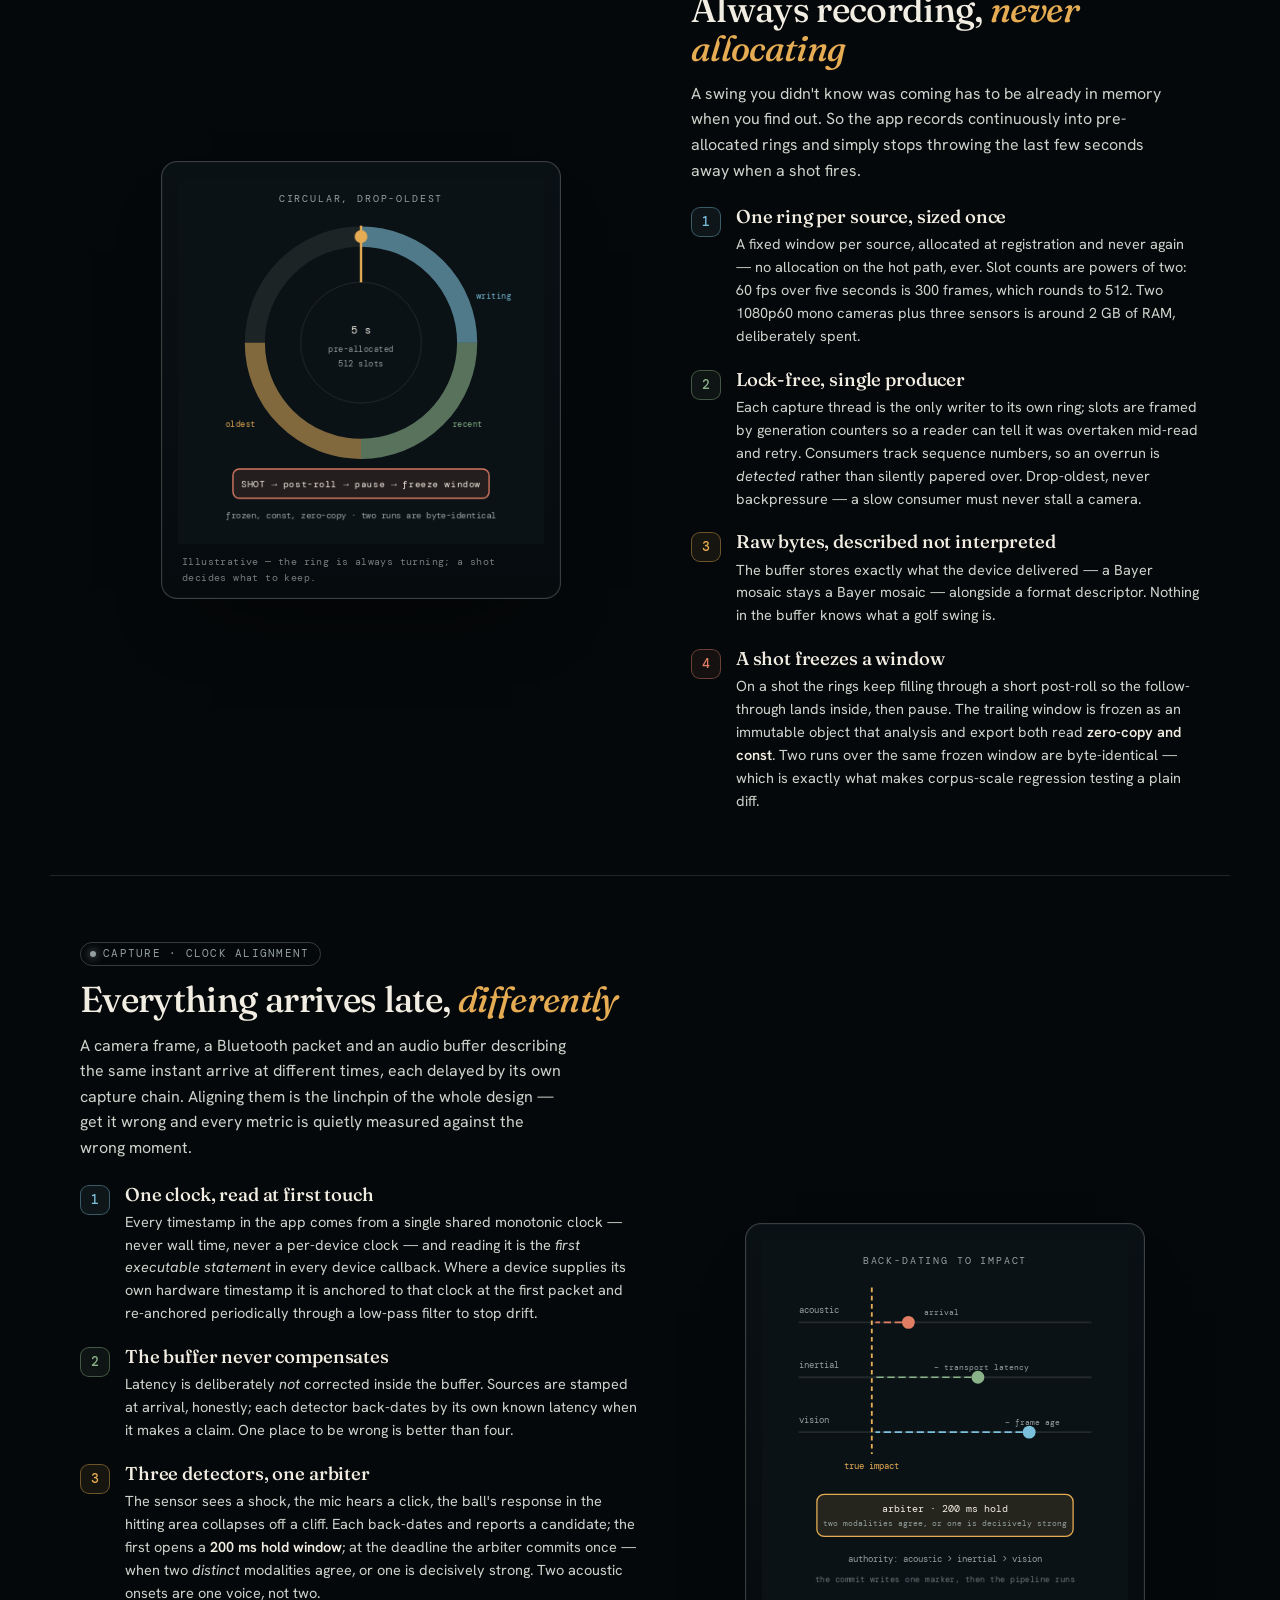
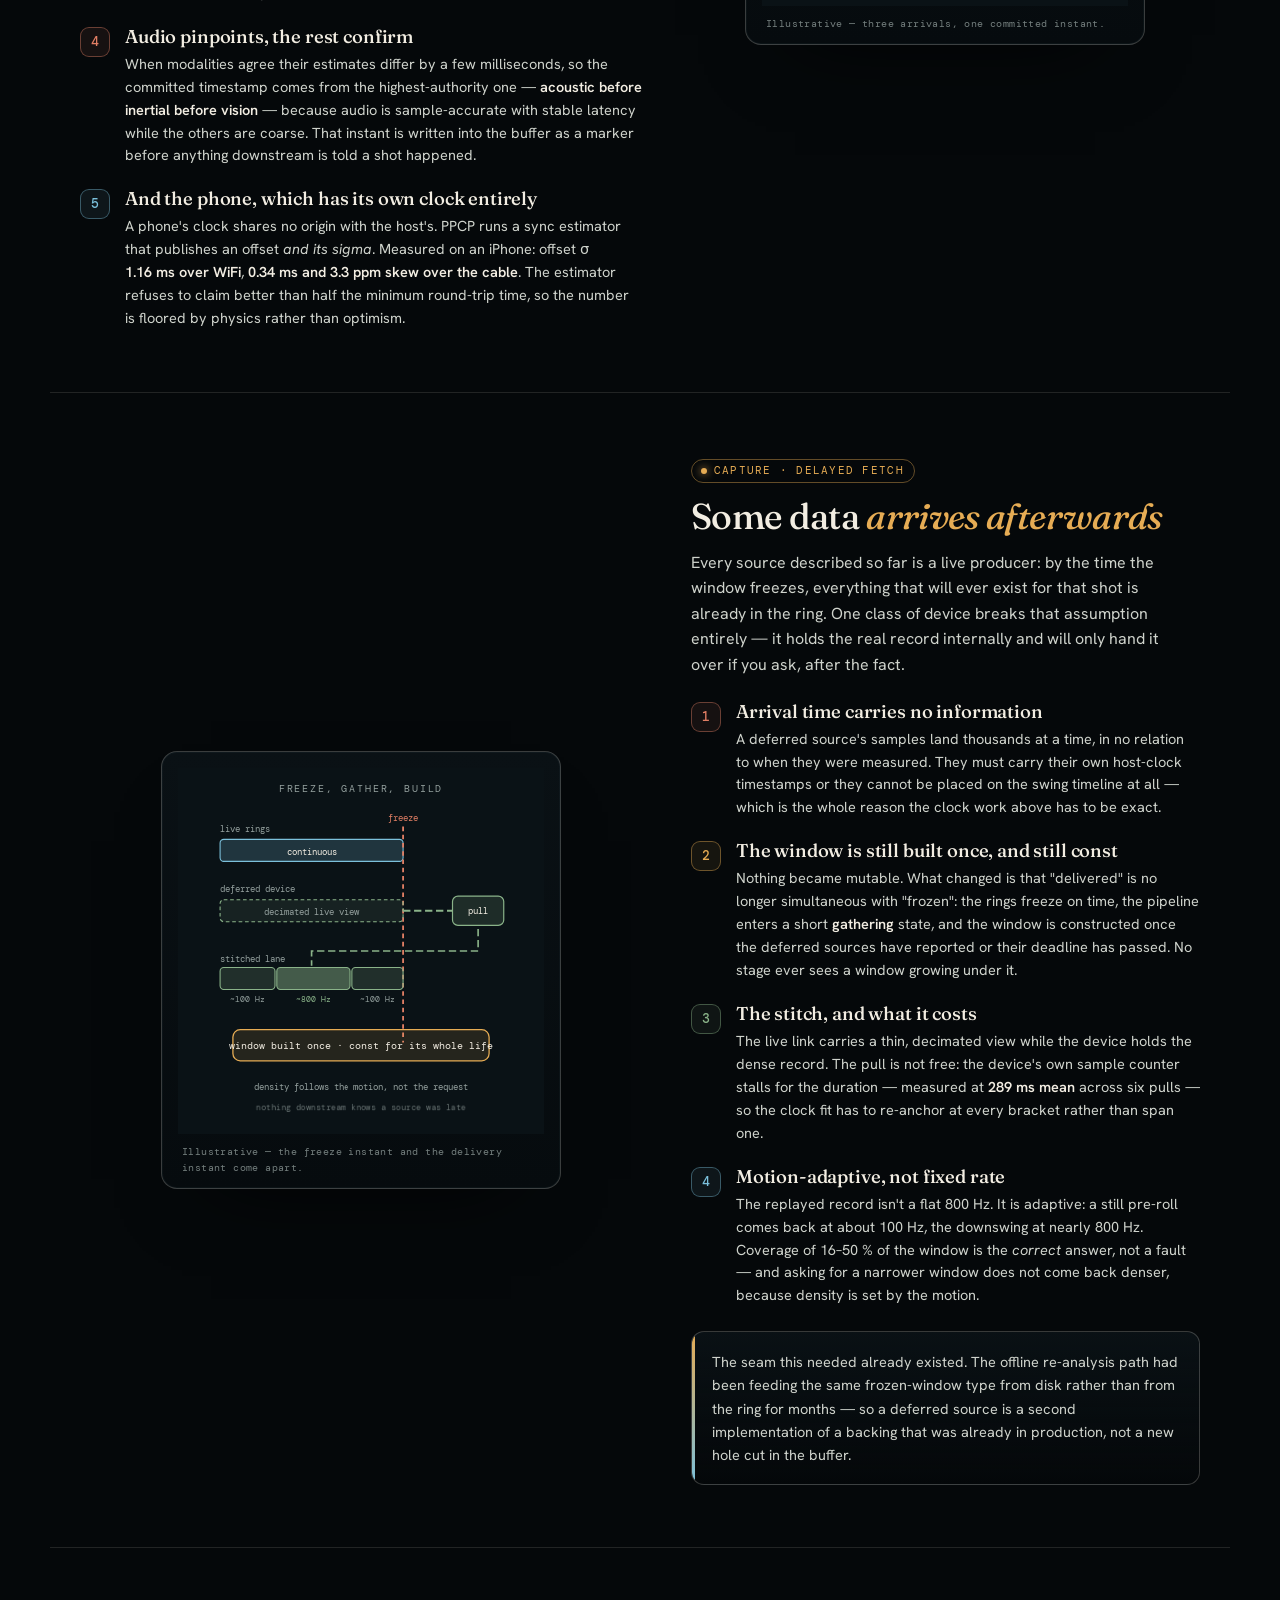
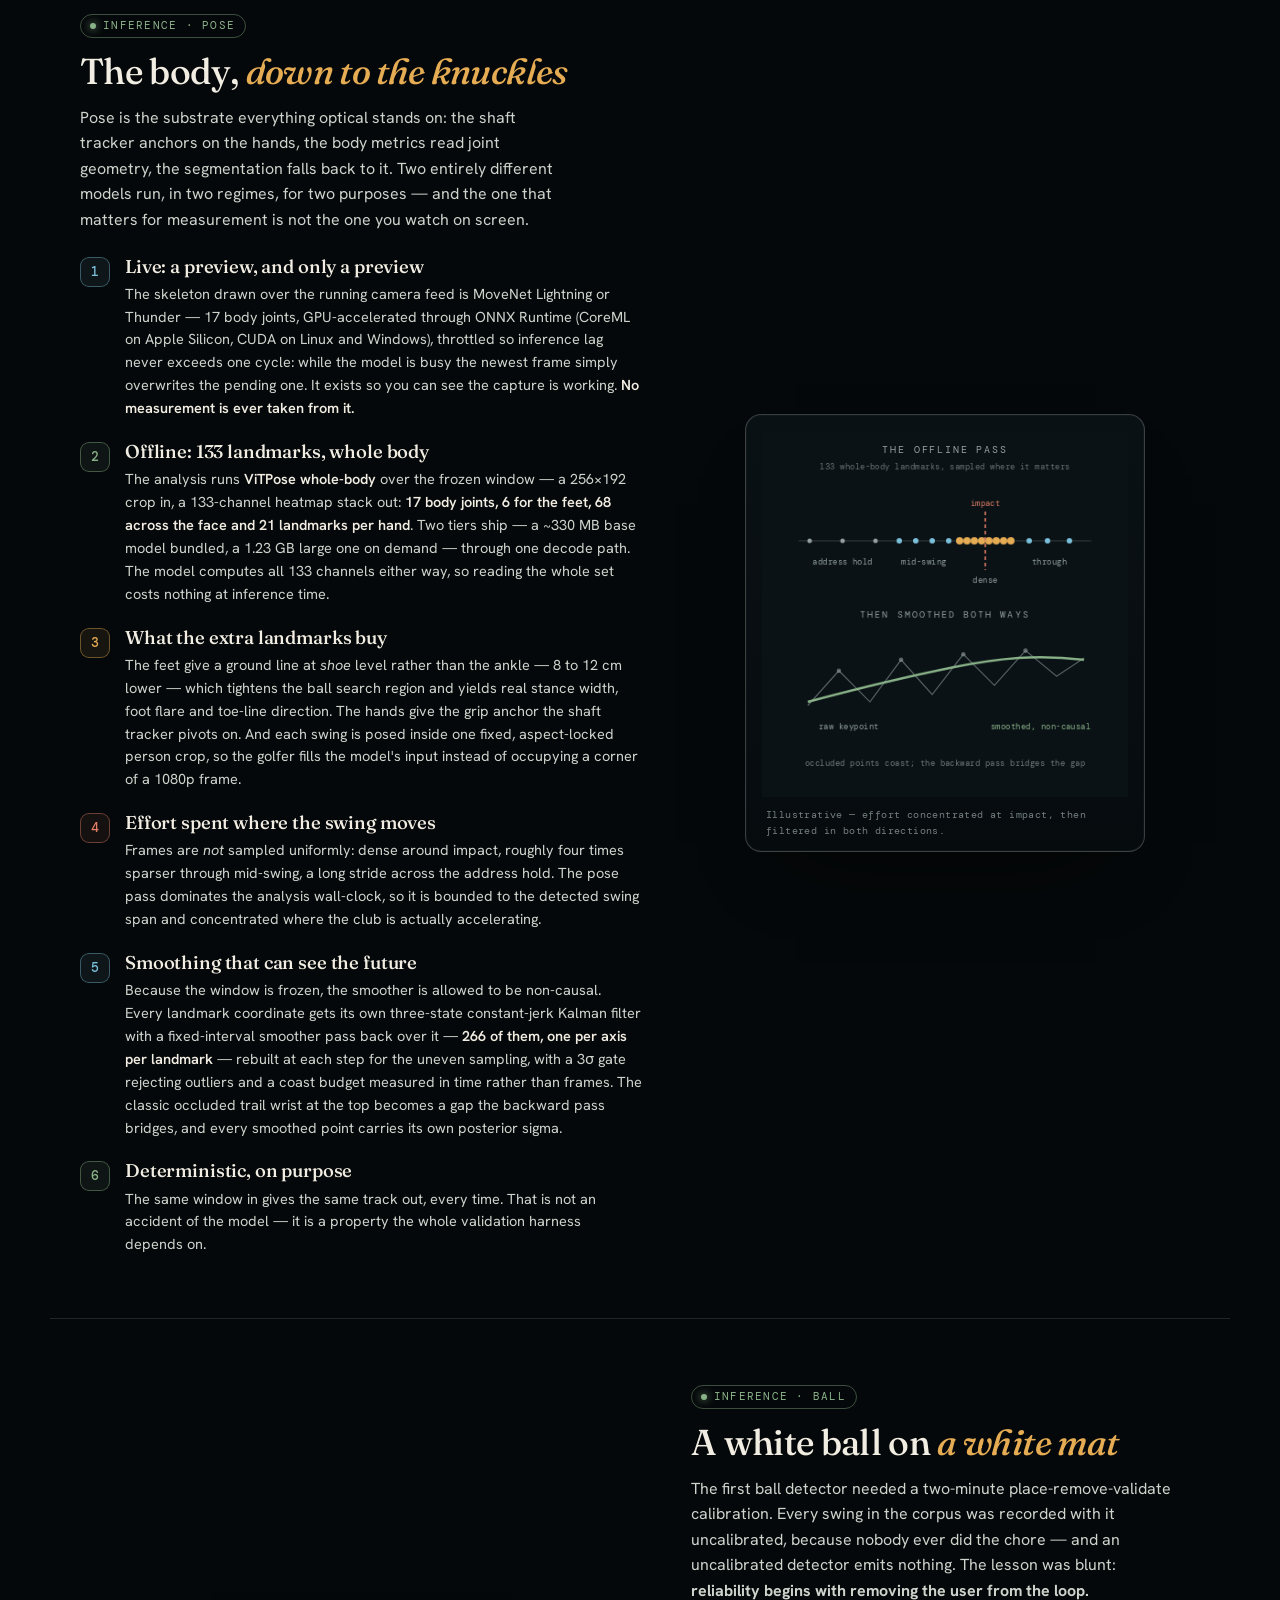
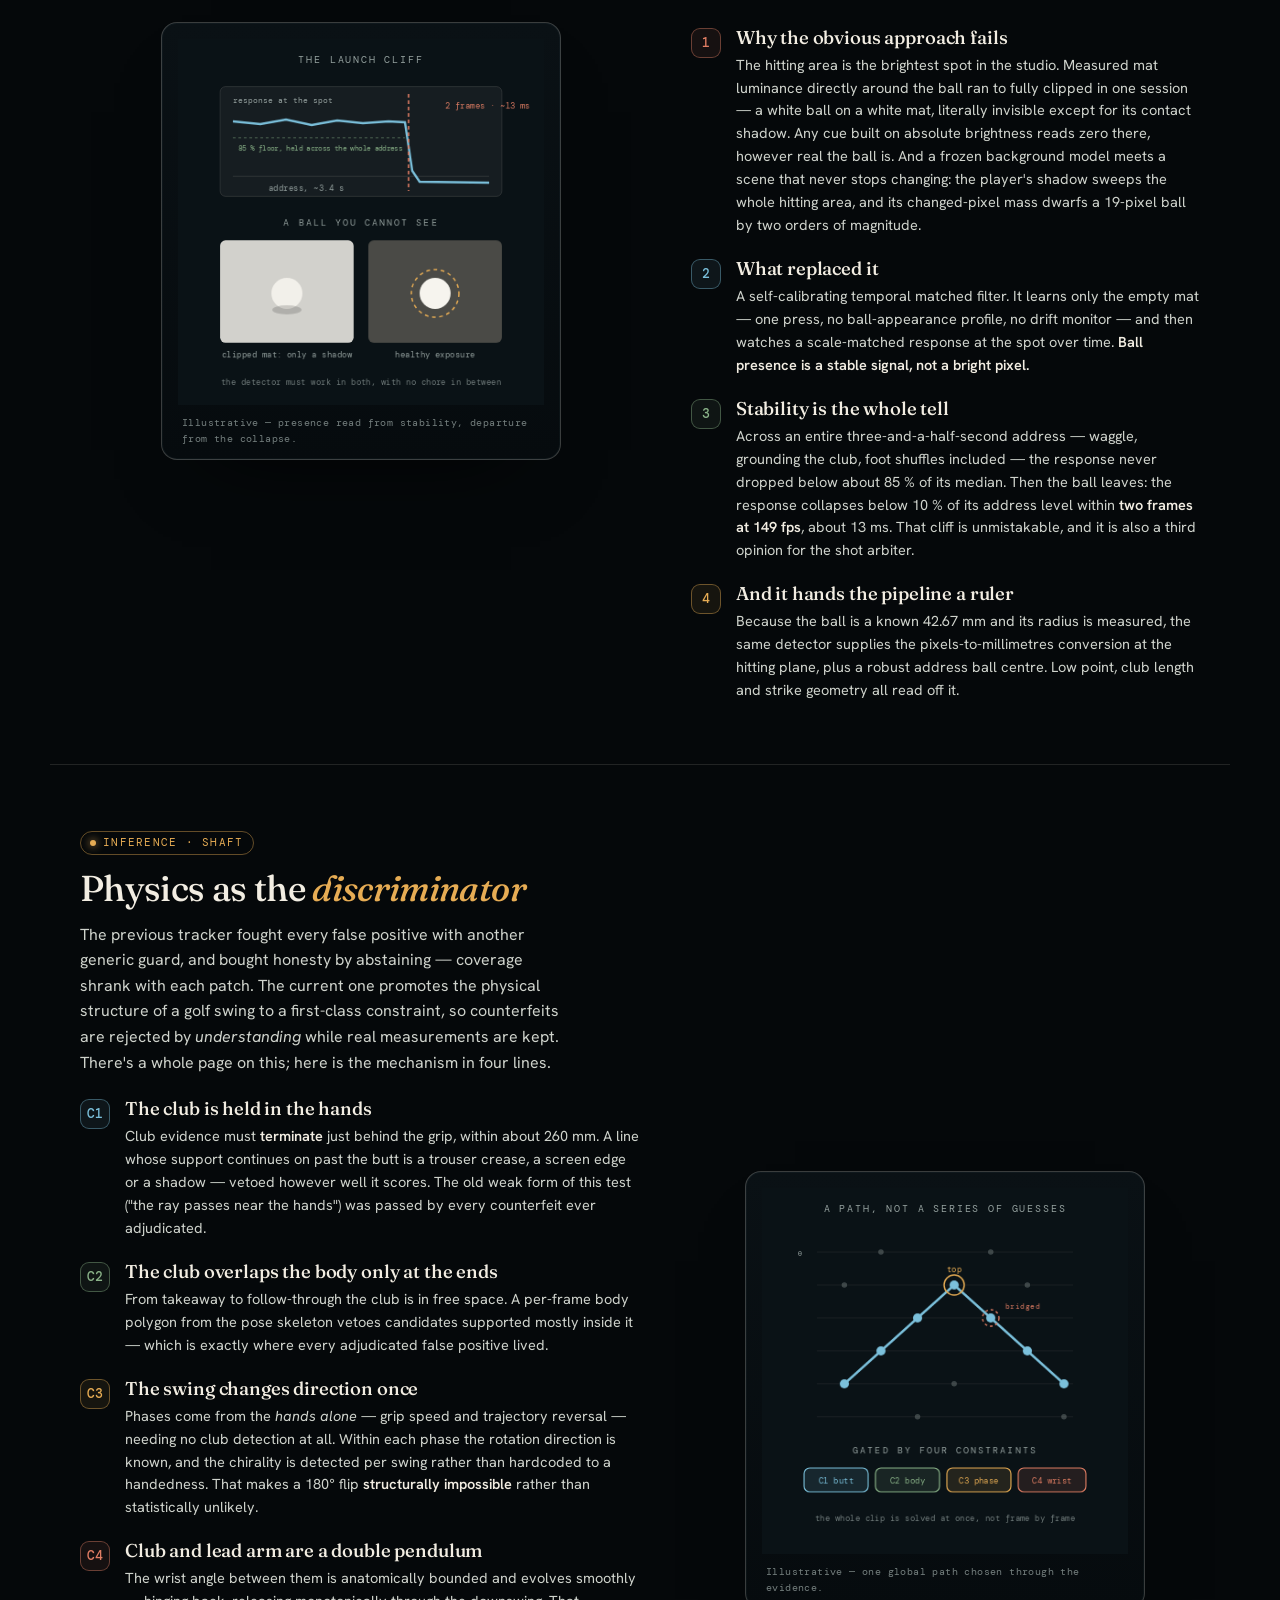
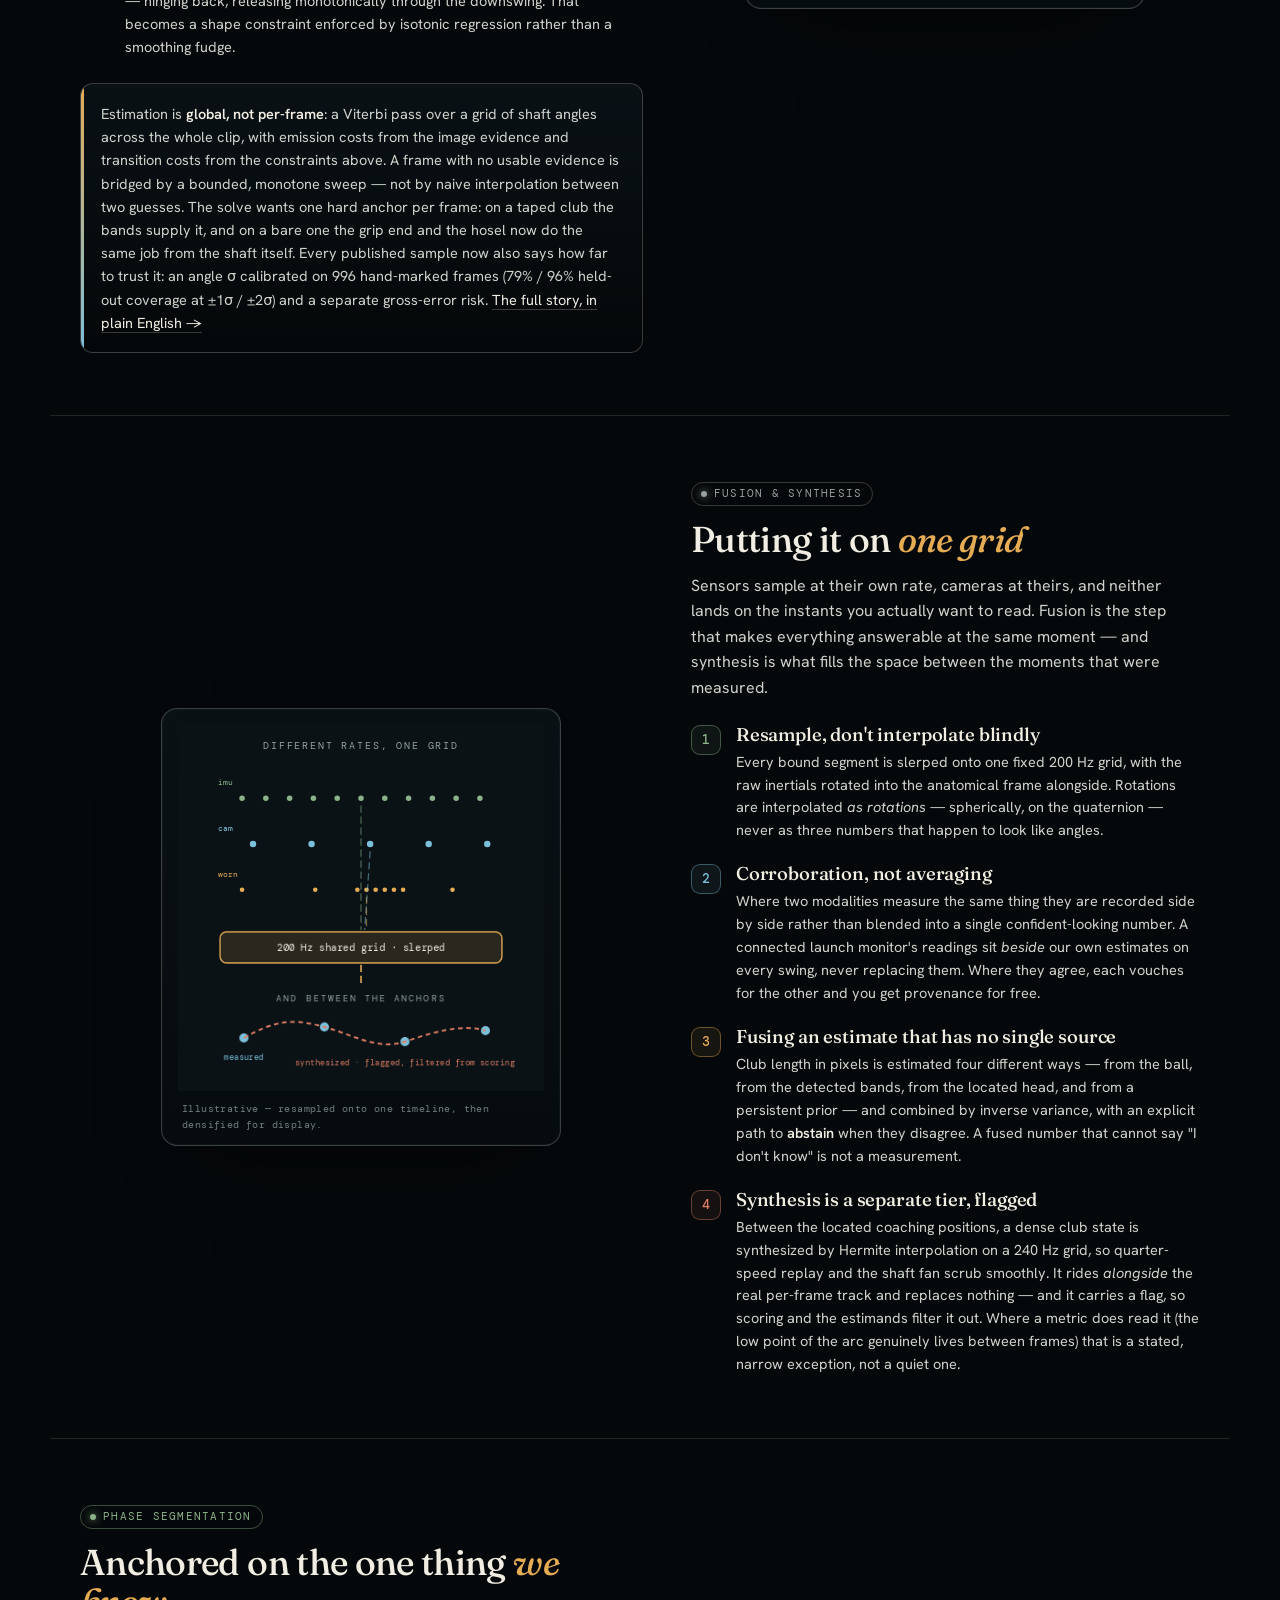
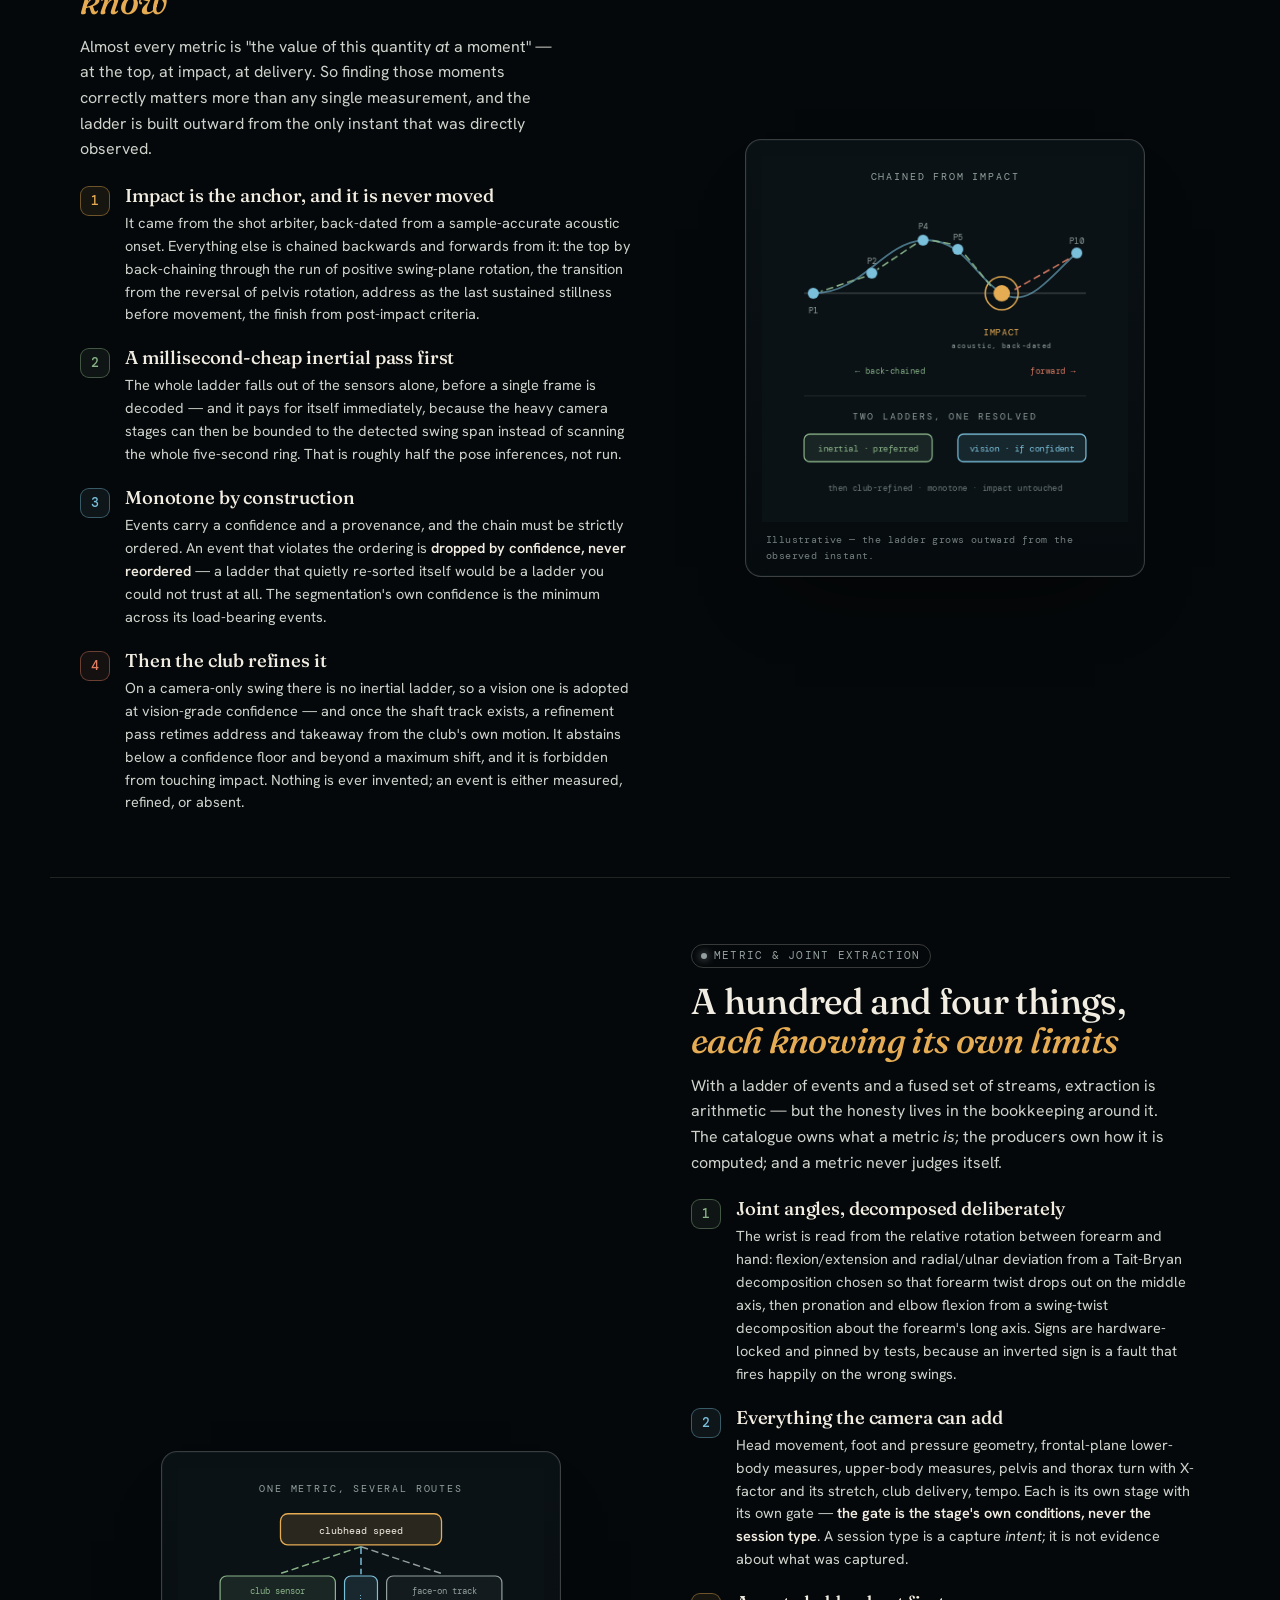
==== commit 9fd44f8f: "Every club number says how far to trust it" ====
--- a/science/how-it-works.html
+++ b/science/how-it-works.html
@@ -614,7 +614,7 @@
           <li class="point"><span class="pi amber">C3</span><div><h4>The swing changes direction once</h4><p>Phases come from the <em>hands alone</em> — grip speed and trajectory reversal — needing no club detection at all. Within each phase the rotation direction is known, and the chirality is detected per swing rather than hardcoded to a handedness. That makes a 180&deg; flip <strong>structurally impossible</strong> rather than statistically unlikely.</p></div></li>
           <li class="point"><span class="pi coral">C4</span><div><h4>Club and lead arm are a double pendulum</h4><p>The wrist angle between them is anatomically bounded and evolves smoothly — hinging back, releasing monotonically through the downswing. That becomes a shape constraint enforced by isotonic regression rather than a smoothing fudge.</p></div></li>
         </ul>
-        <div class="callout"><p>Estimation is <strong>global, not per-frame</strong>: a Viterbi pass over a grid of shaft angles across the whole clip, with emission costs from the image evidence and transition costs from the constraints above. A frame with no usable evidence is bridged by a bounded, monotone sweep — not by naive interpolation between two guesses. The solve wants one hard anchor per frame: on a taped club the bands supply it, and on a bare one the grip end and the hosel now do the same job from the shaft itself. <a class="ulink" href="shaft-detection.html">The full story, in plain English &#8594;</a></p></div>
+        <div class="callout"><p>Estimation is <strong>global, not per-frame</strong>: a Viterbi pass over a grid of shaft angles across the whole clip, with emission costs from the image evidence and transition costs from the constraints above. A frame with no usable evidence is bridged by a bounded, monotone sweep — not by naive interpolation between two guesses. The solve wants one hard anchor per frame: on a taped club the bands supply it, and on a bare one the grip end and the hosel now do the same job from the shaft itself. Every published sample now also says how far to trust it: an angle &sigma; calibrated on 996 hand-marked frames (79% / 96% held-out coverage at &plusmn;1&sigma; / &plusmn;2&sigma;) and a separate gross-error risk. <a class="ulink" href="shaft-detection.html">The full story, in plain English &#8594;</a></p></div>
       </div>
       <div class="xv reveal">
         <svg viewBox="0 0 400 400" xmlns="http://www.w3.org/2000/svg">
@@ -793,7 +793,8 @@
           <li class="point"><span class="pi green">1</span><div><h4>Joint angles, decomposed deliberately</h4><p>The wrist is read from the relative rotation between forearm and hand: flexion/extension and radial/ulnar deviation from a Tait-Bryan decomposition chosen so that forearm twist drops out on the middle axis, then pronation and elbow flexion from a swing-twist decomposition about the forearm's long axis. Signs are hardware-locked and pinned by tests, because an inverted sign is a fault that fires happily on the wrong swings.</p></div></li>
           <li class="point"><span class="pi cyan">2</span><div><h4>Everything the camera can add</h4><p>Head movement, foot and pressure geometry, frontal-plane lower-body measures, upper-body measures, pelvis and thorax turn with X-factor and its stretch, club delivery, tempo. Each is its own stage with its own gate — <strong>the gate is the stage's own conditions, never the session type</strong>. A session type is a capture <em>intent</em>; it is not evidence about what was captured.</p></div></li>
           <li class="point"><span class="pi amber">3</span><div><h4>A route ladder, best first</h4><p>Each metric declares an ordered list of ways it can be obtained — triangulated, inertial, fused, from a device, derived — each rung carrying its own requirement and whether it is a direct reading or an estimate. The app walks the ladder against what was actually connected, and the answer is what the swing card shows. "Needs a down-the-line camera" and "needs a launch monitor" reach you through the same mechanism.</p></div></li>
-          <li class="point"><span class="pi coral">4</span><div><h4>Scored, unscored, and honest about which</h4><p>Only a small set of metrics feeds the score. The rest are replay lanes — drawn, tabulated and diagnosable, but deliberately kept out of the number, so adding a new measurement can never silently move an athlete's score. Measurement sigma travels with the series and is quoted on the card.</p></div></li>
+          <li class="point"><span class="pi coral">4</span><div><h4>Scored, unscored, and honest about which</h4><p>Only a small set of metrics feeds the score. The rest are replay lanes — drawn, tabulated and diagnosable, but deliberately kept out of the number, so adding a new measurement can never silently move an athlete's score.</p></div></li>
+          <li class="point"><span class="pi cyan">5</span><div><h4>An error bar is a claim, and absent means unknown</h4><p>Body series carry a measurement &sigma;. The shaft metrics carry one per reading, in the metric's own unit, propagated from the track. Each shaft sample has an angle &sigma; from a tier &times; phase table calibrated on 996 hand marks, plus a separate probability that it is on the wrong structure. The synthetic arc gets a posterior from its own Cholesky factor, and 200 fixed-seed Monte Carlo draws carry it through the non-linear metrics. The timing &sigma; of each P-position adds a rate &times; &sigma;<sub>t</sub> term. Bias is reported, never folded into &sigma;. Gross risk is shown as a &#9888;, never folded into &sigma;. Confidence widens a bar but never moves a value. A metric with no budget publishes no &sigma;, because a &plusmn;0 would claim a perfection nobody measured. The card names the provenance: <em>calibrated</em>, <em>propagated</em> or <em>assumed input</em>.</p></div></li>
         </ul>
         <div class="callout"><p>No millimetres or miles per hour are invented from a monocular view. Where scale is not established, quantities stay in the image plane and say so — which is the same rule the calibration tier enforces from the other end. <a class="ulink" href="swing-scoring.html">The full metric catalogue, explained &#8594;</a></p></div>
       </div>
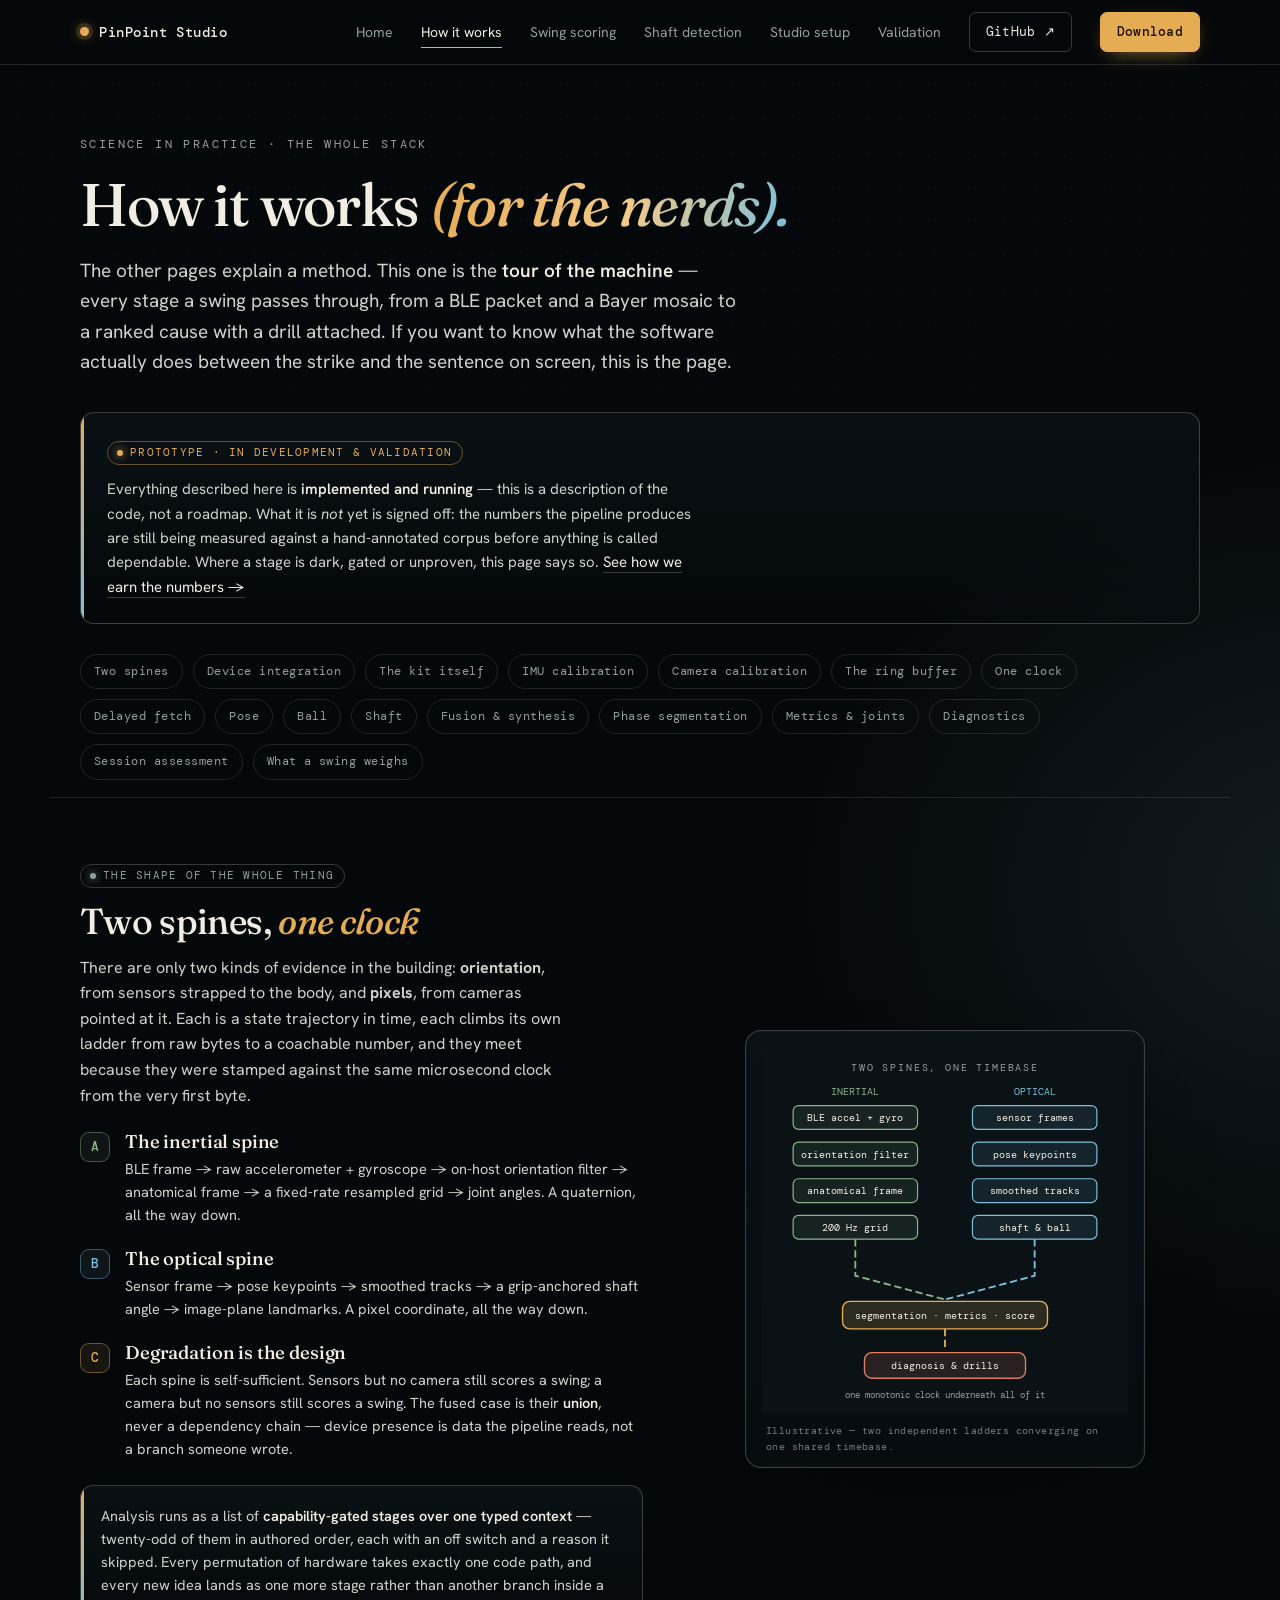
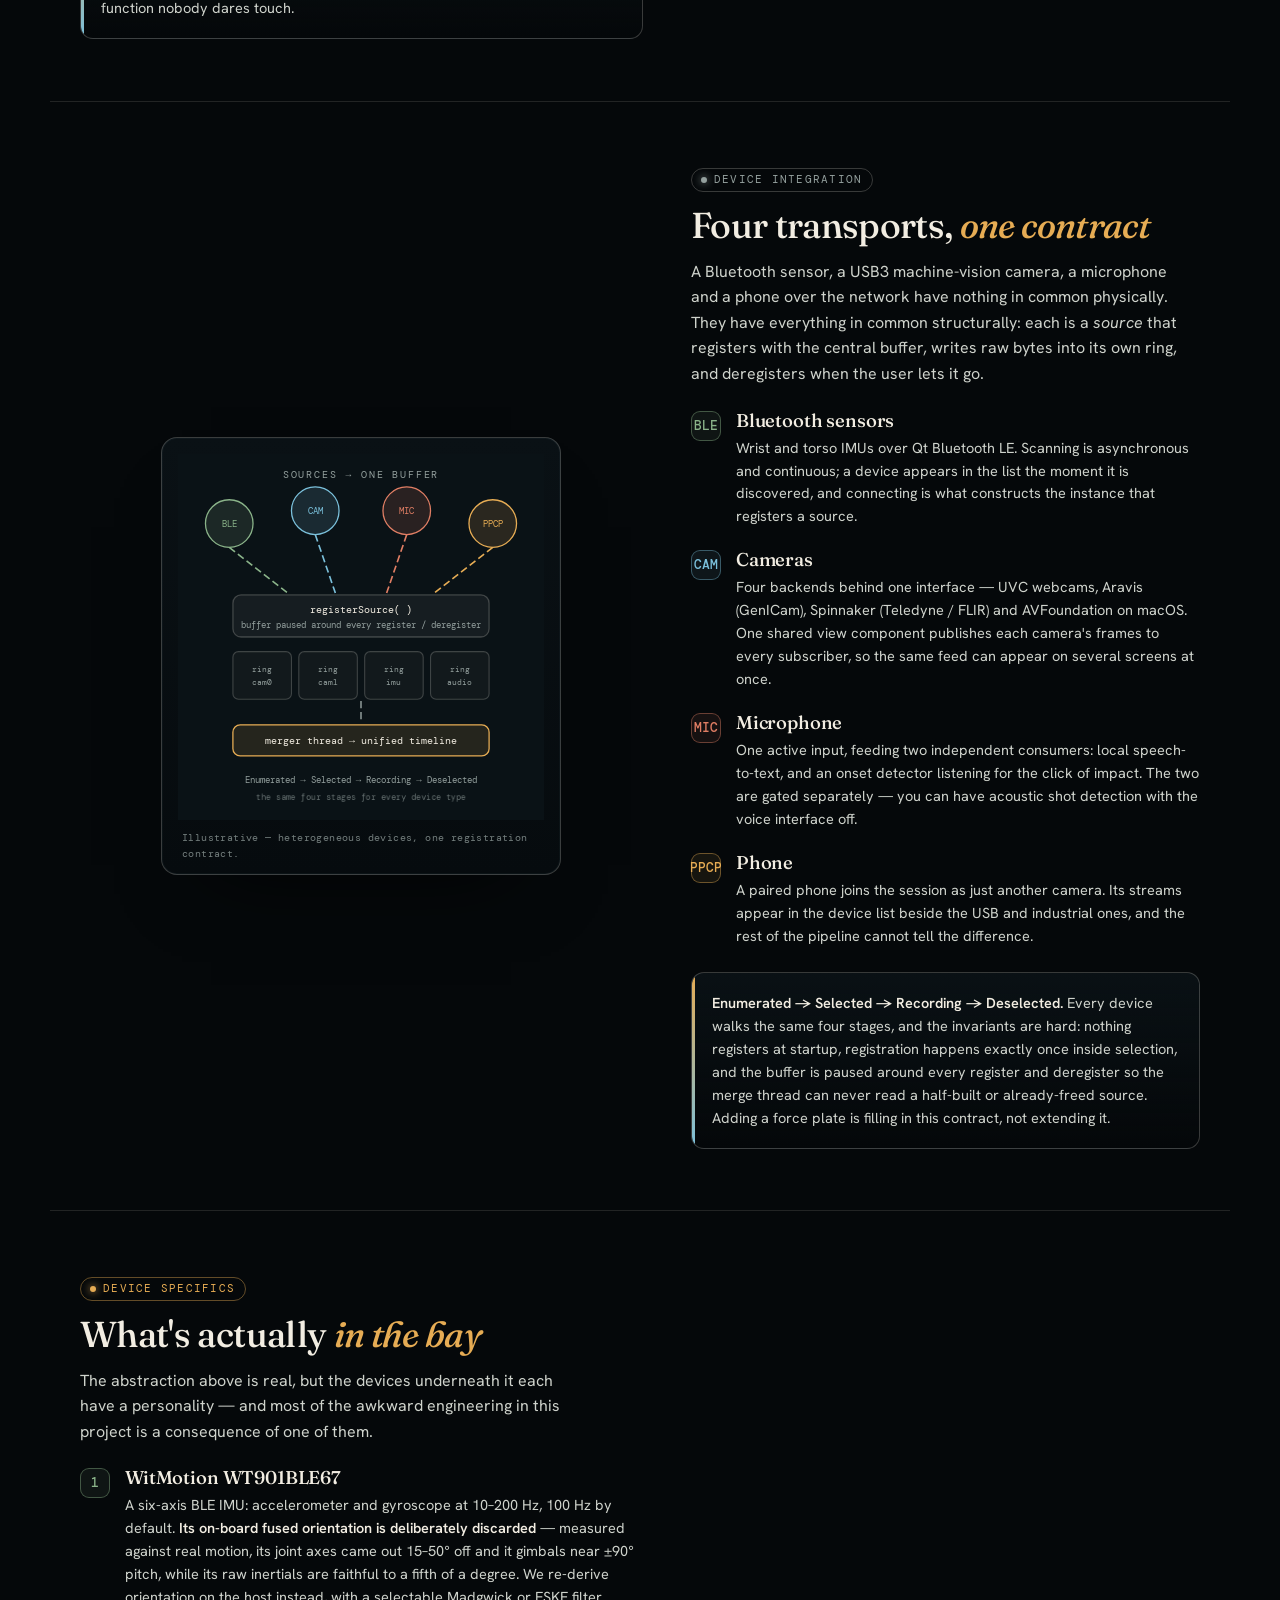
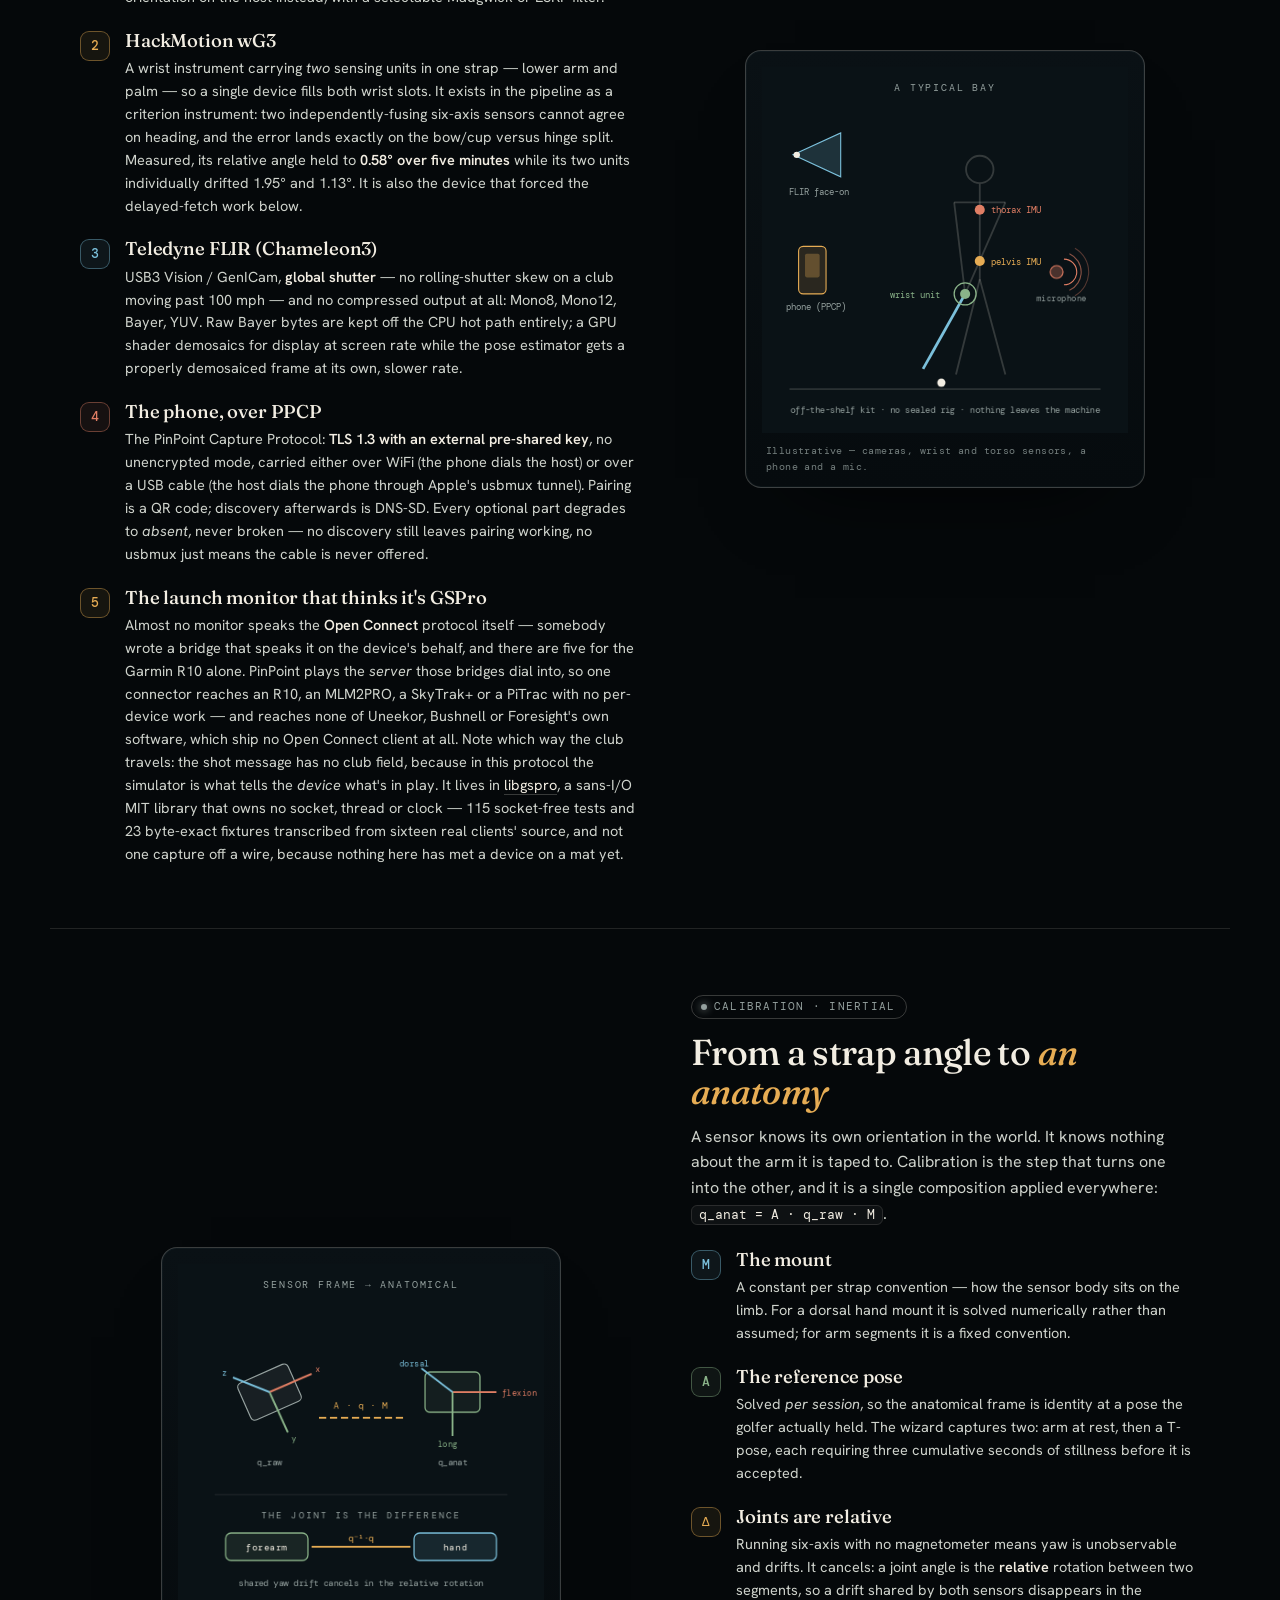
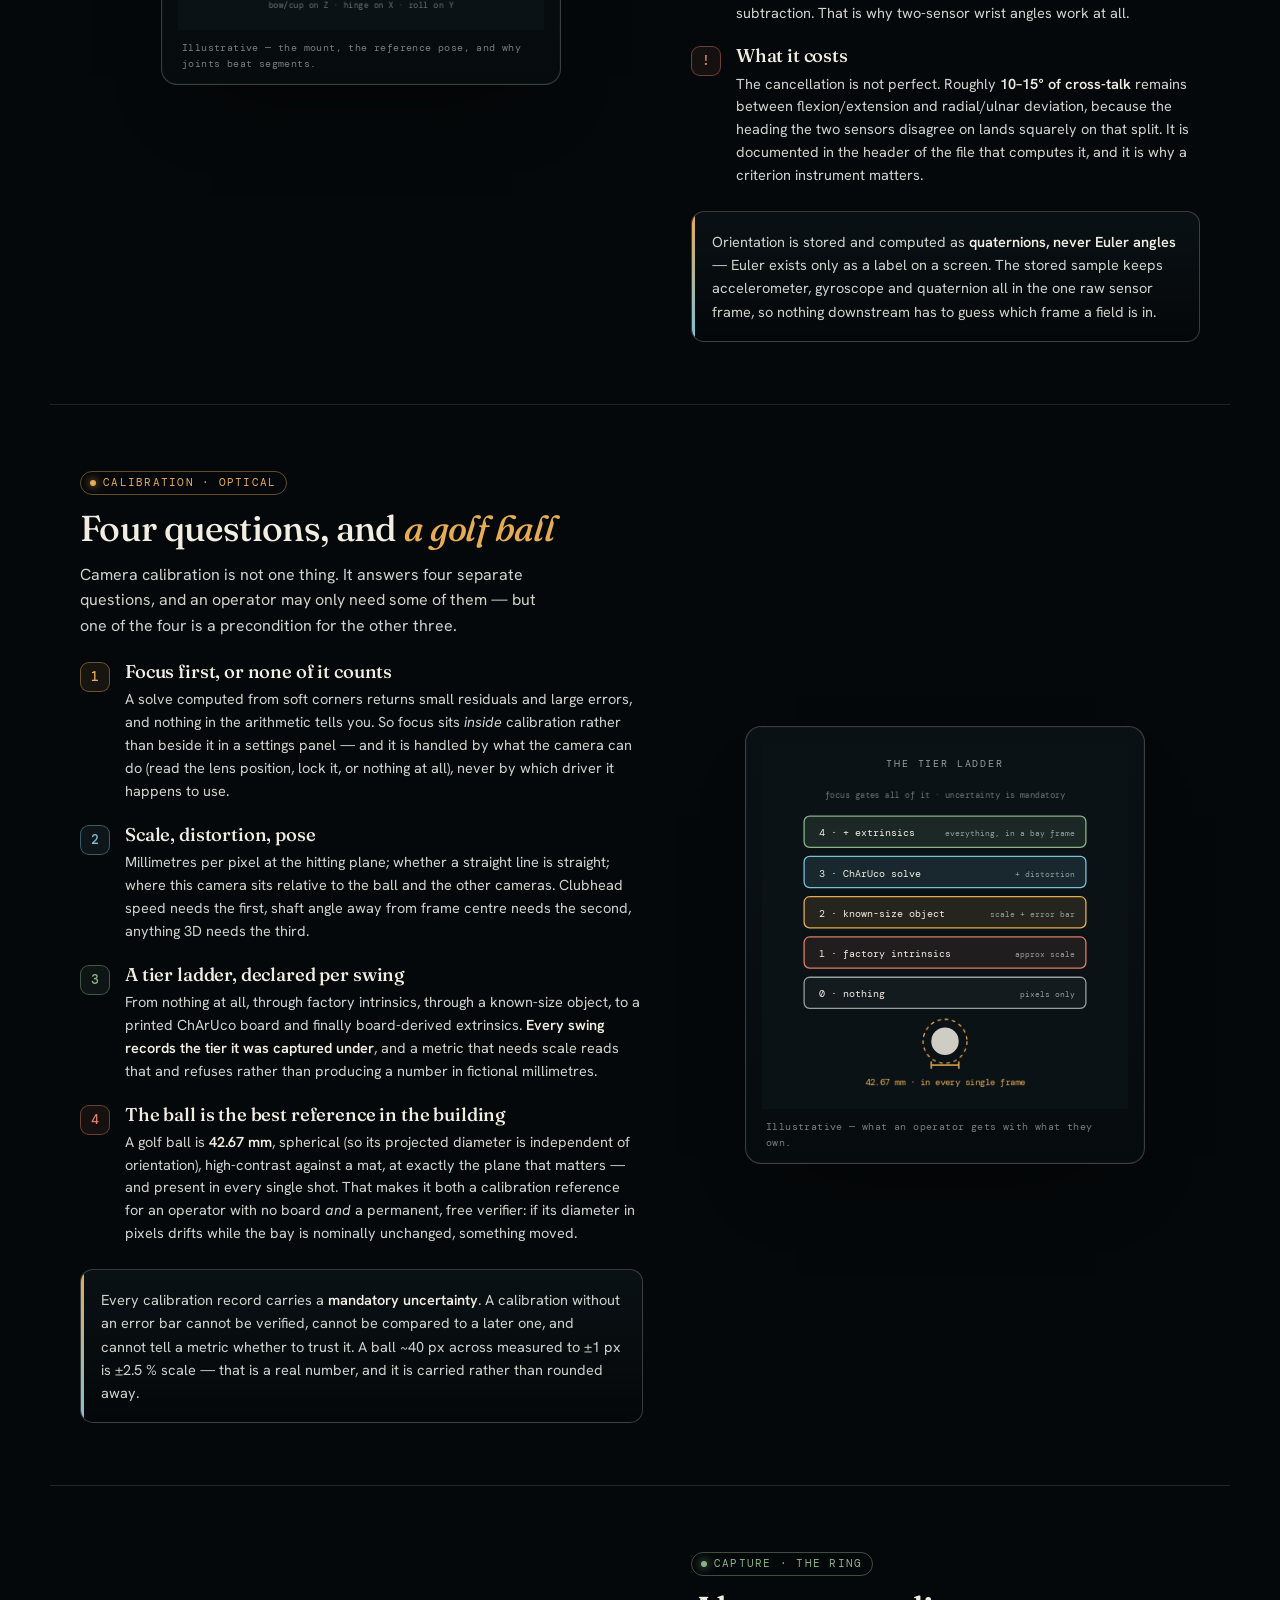
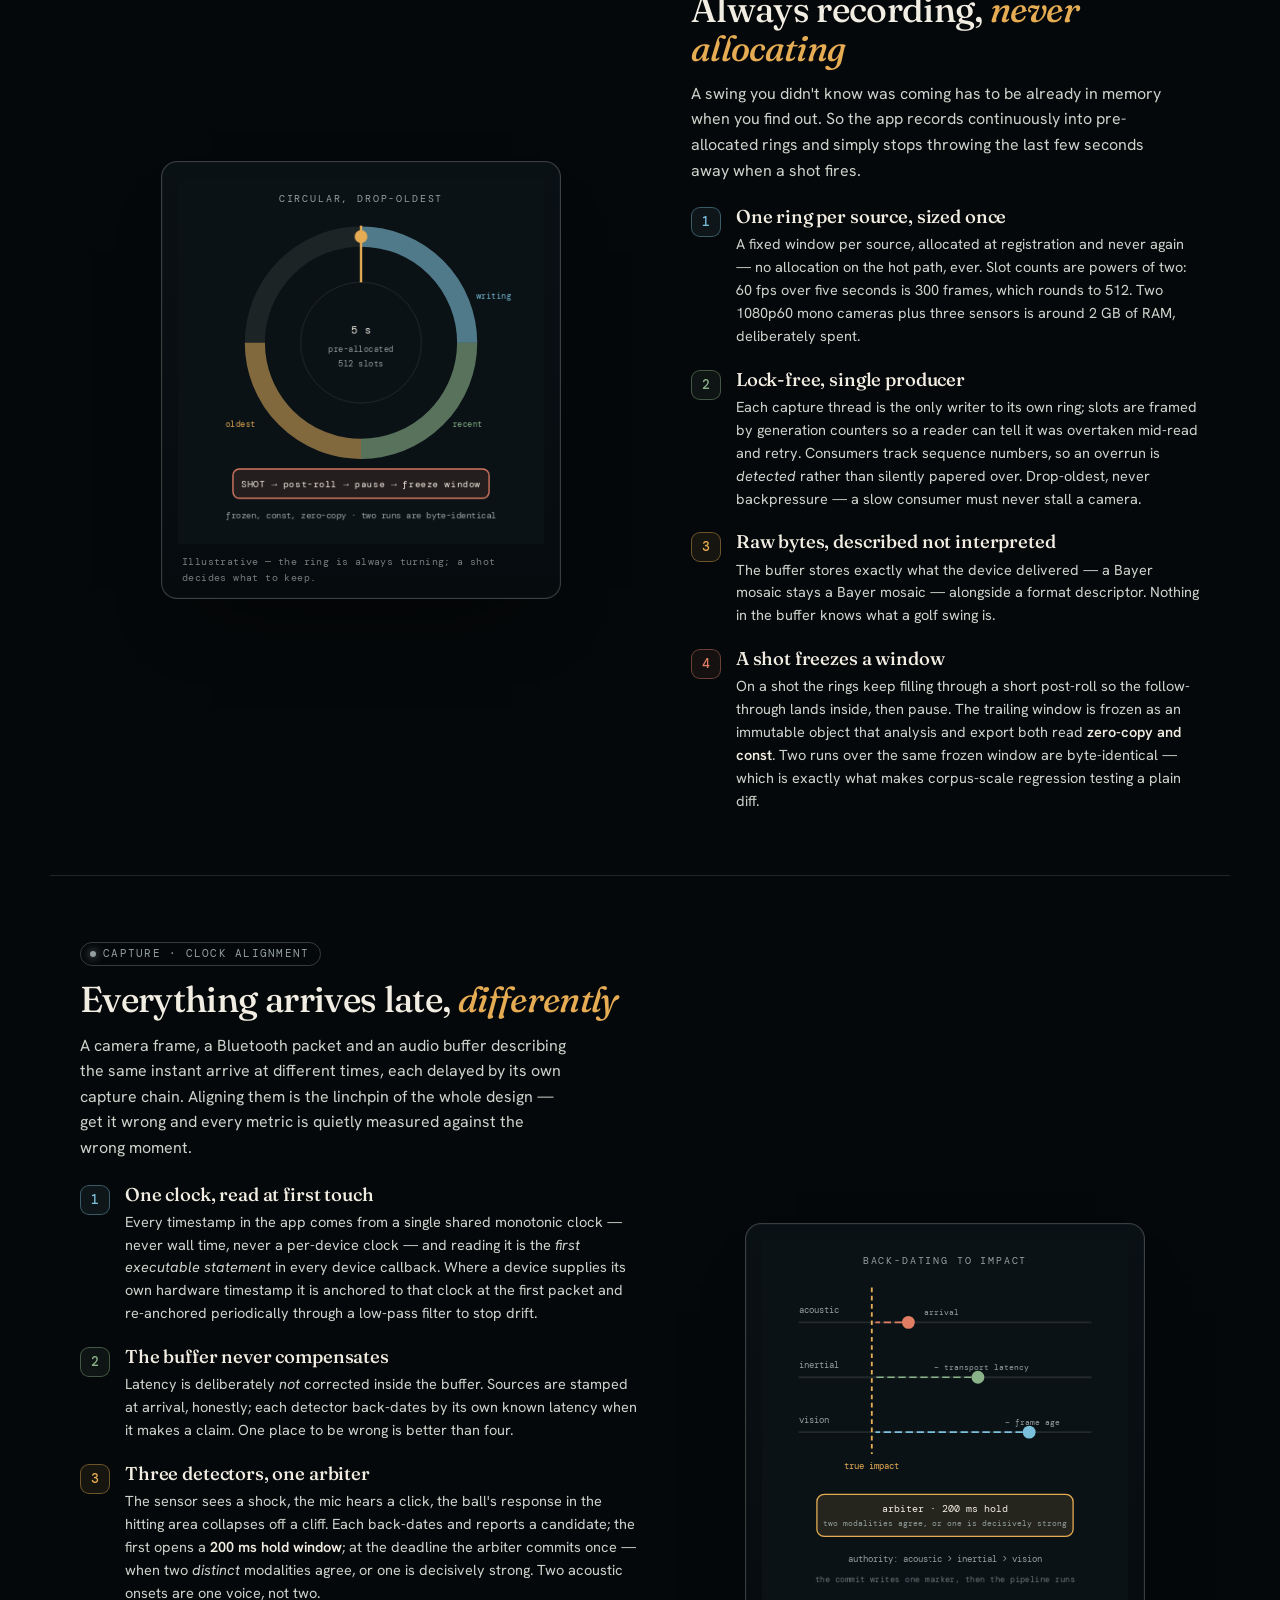
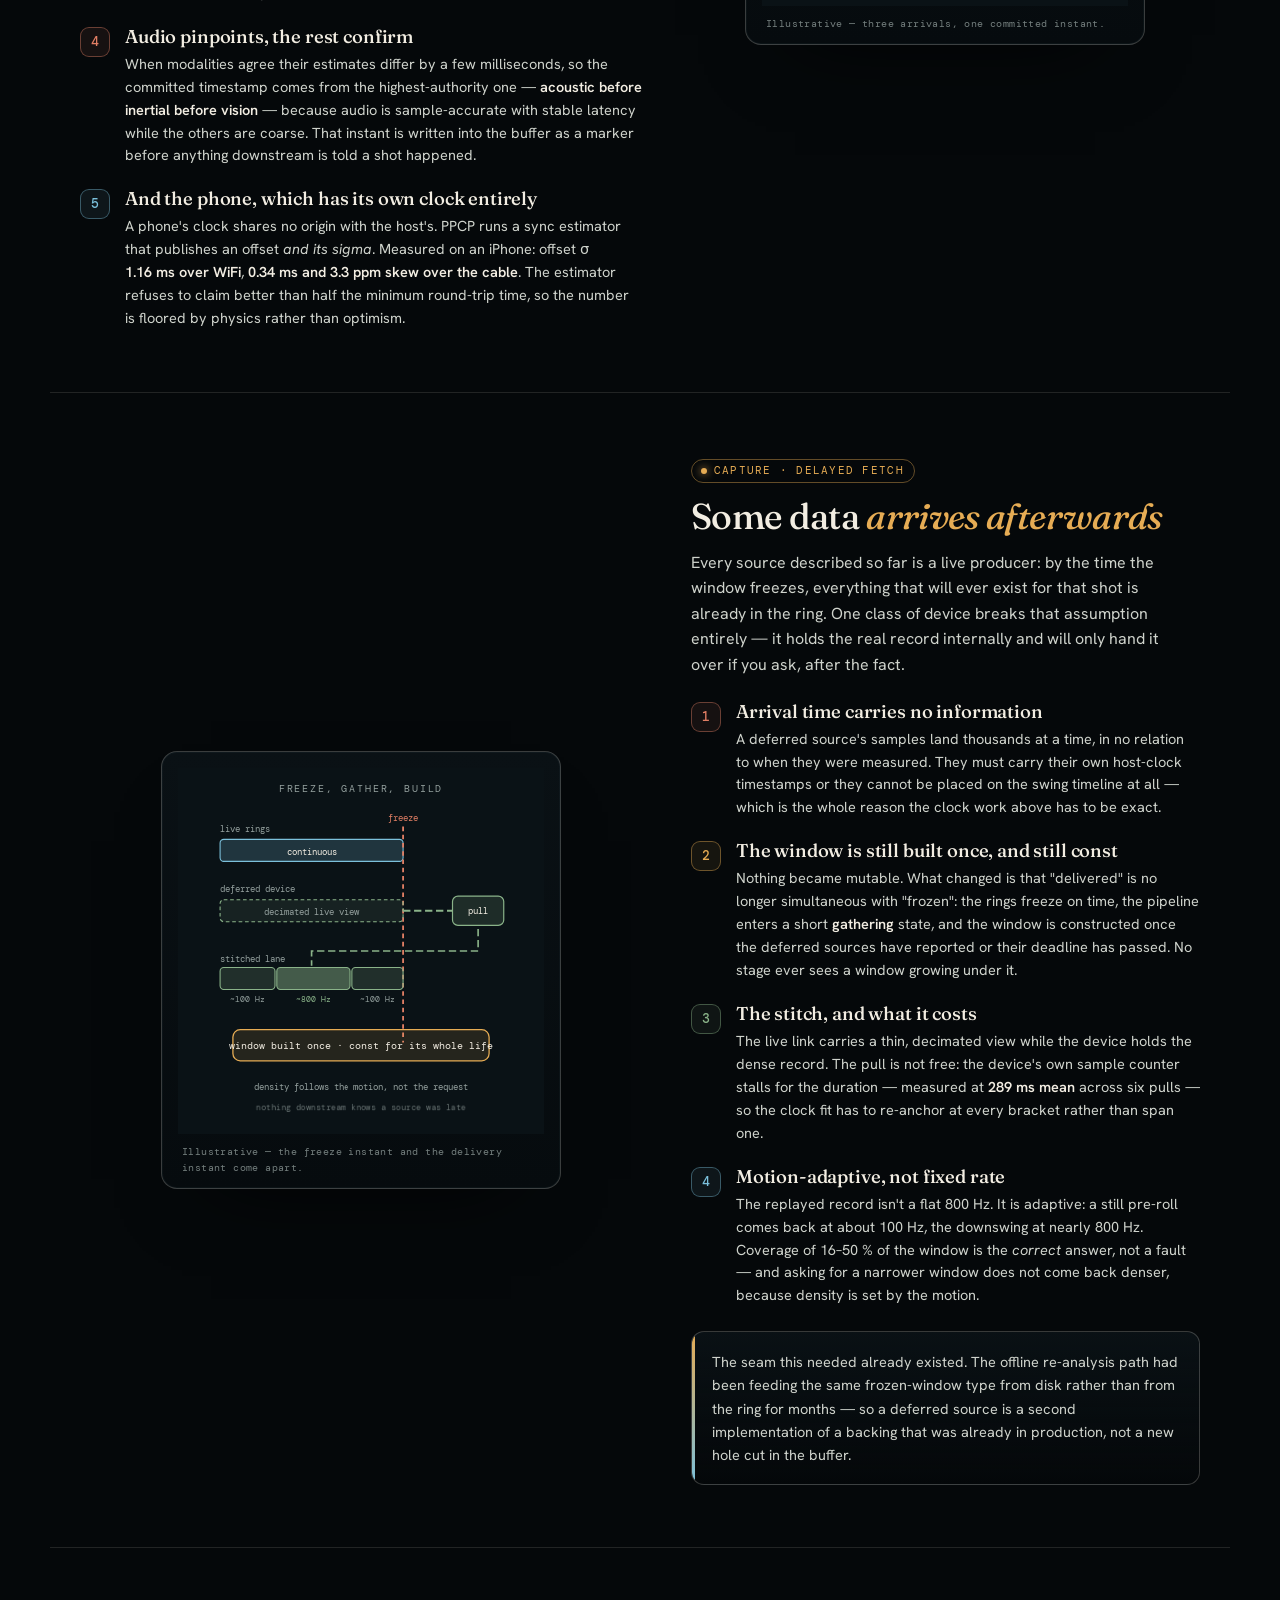
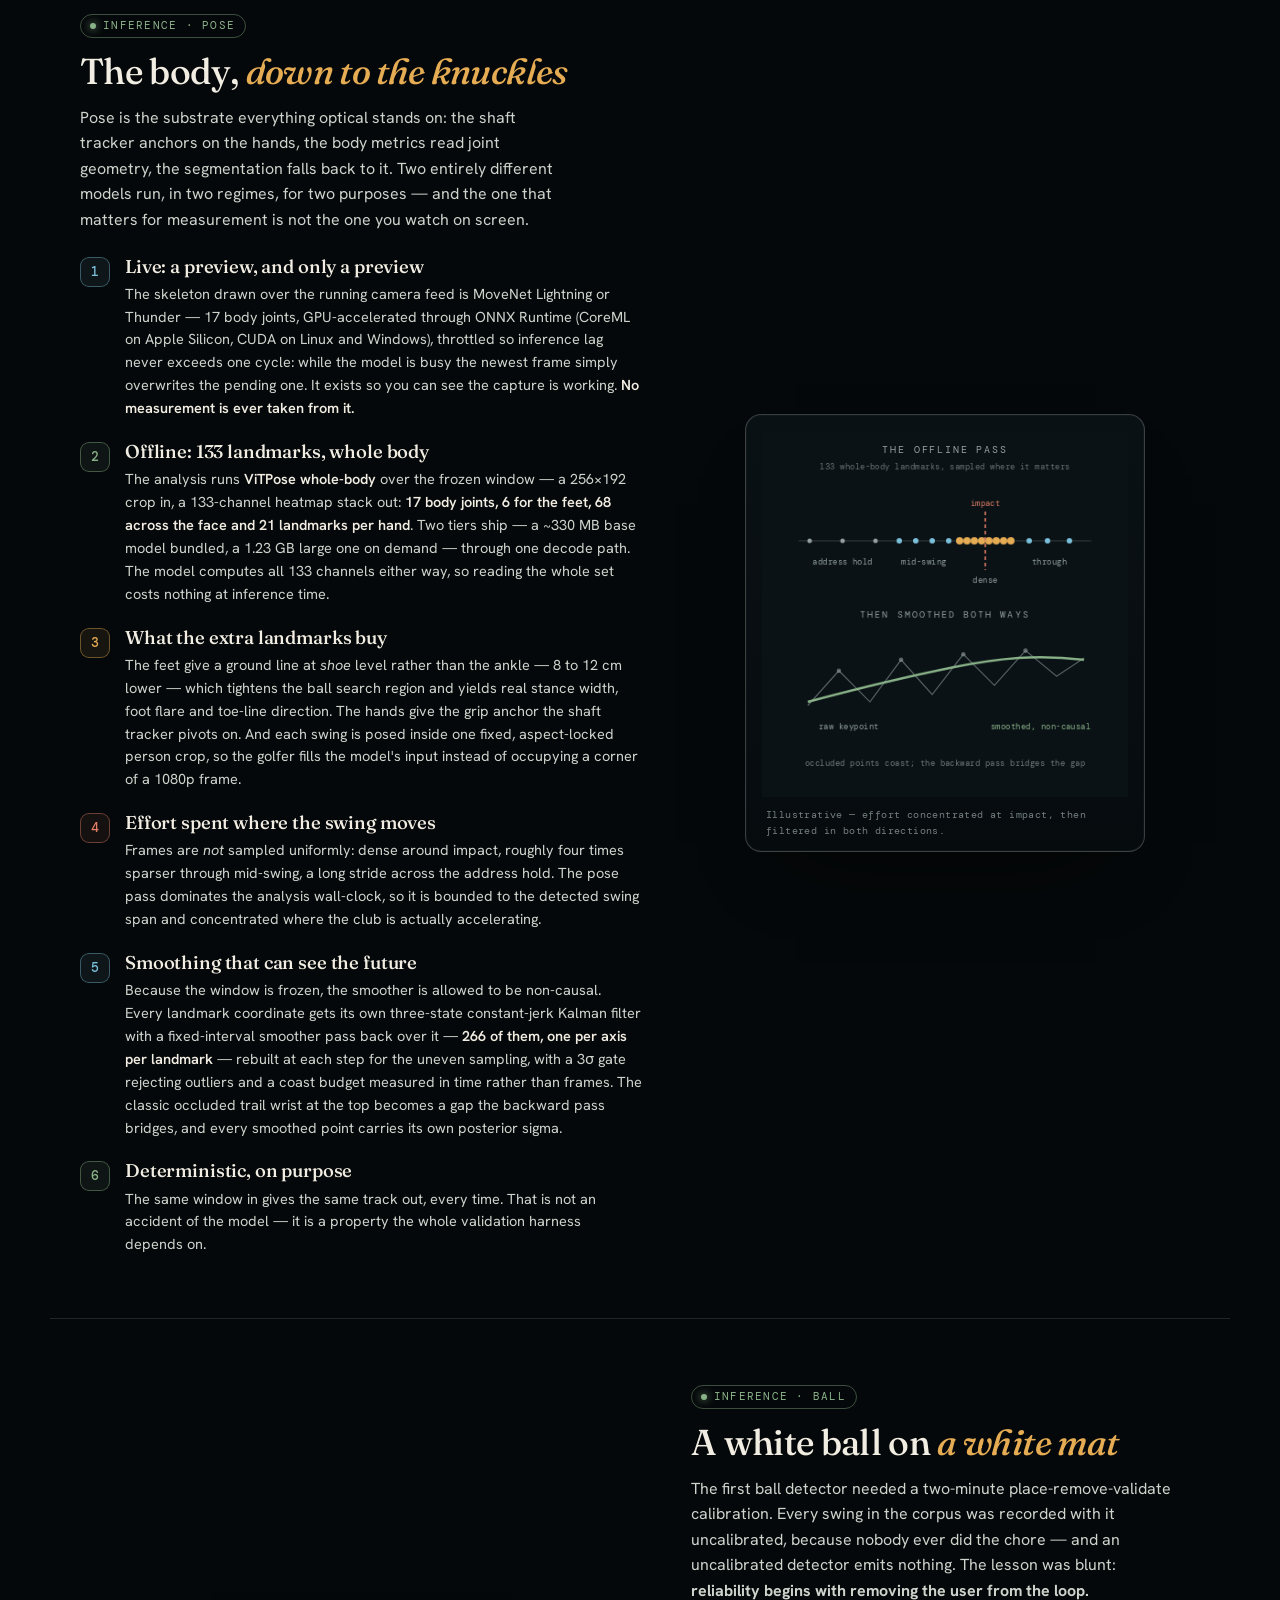
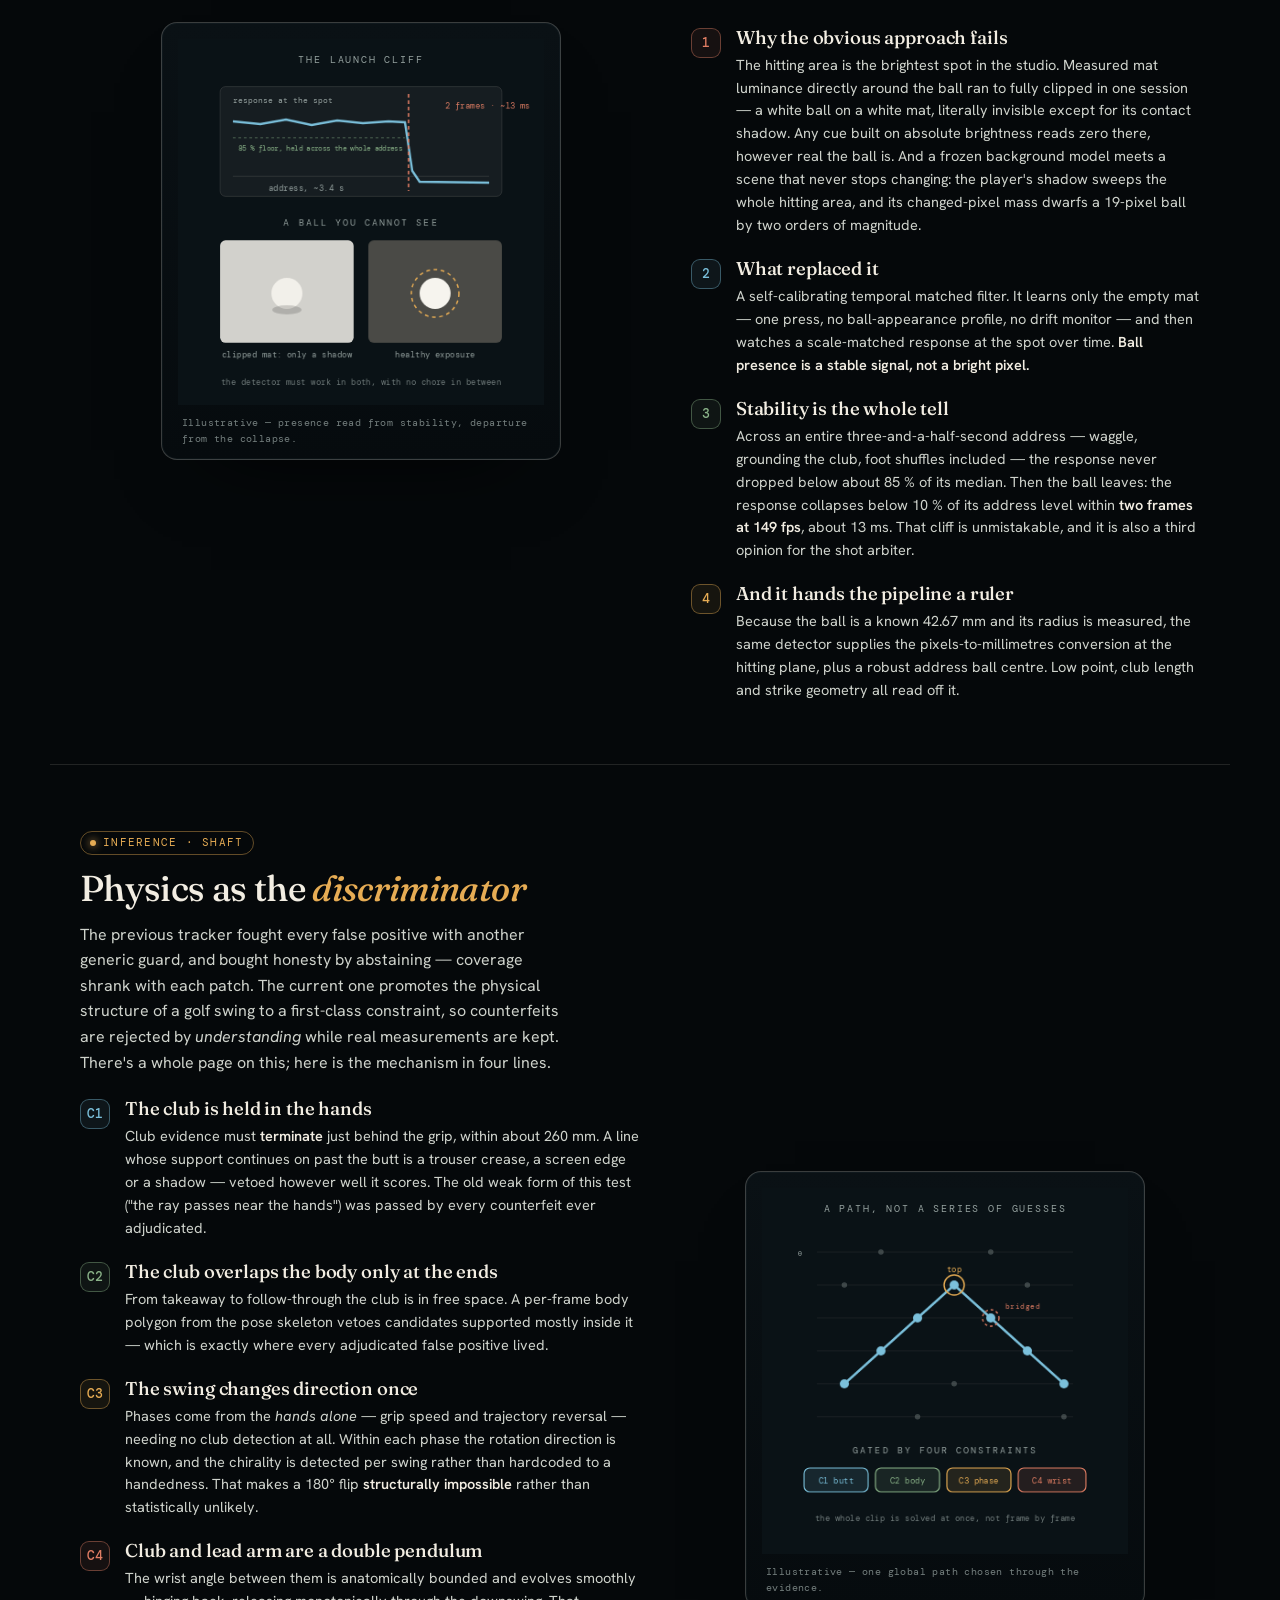
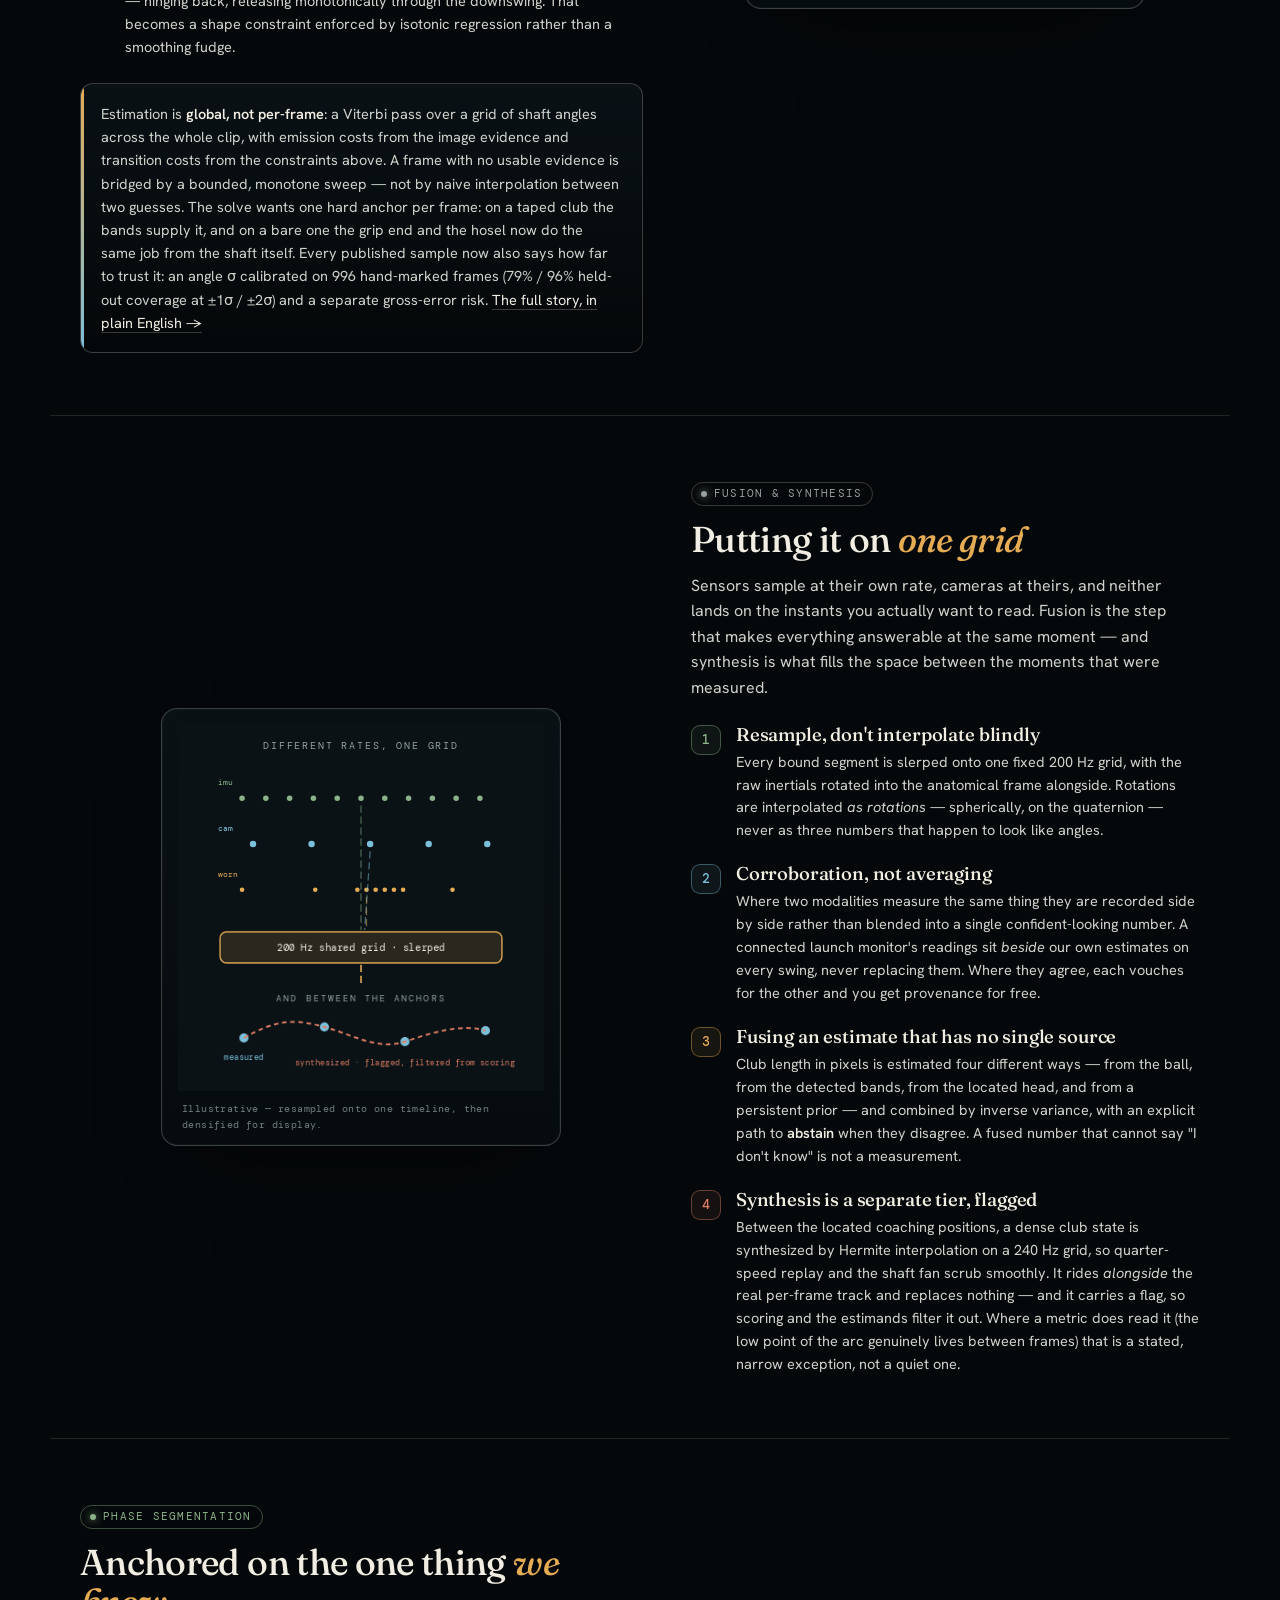
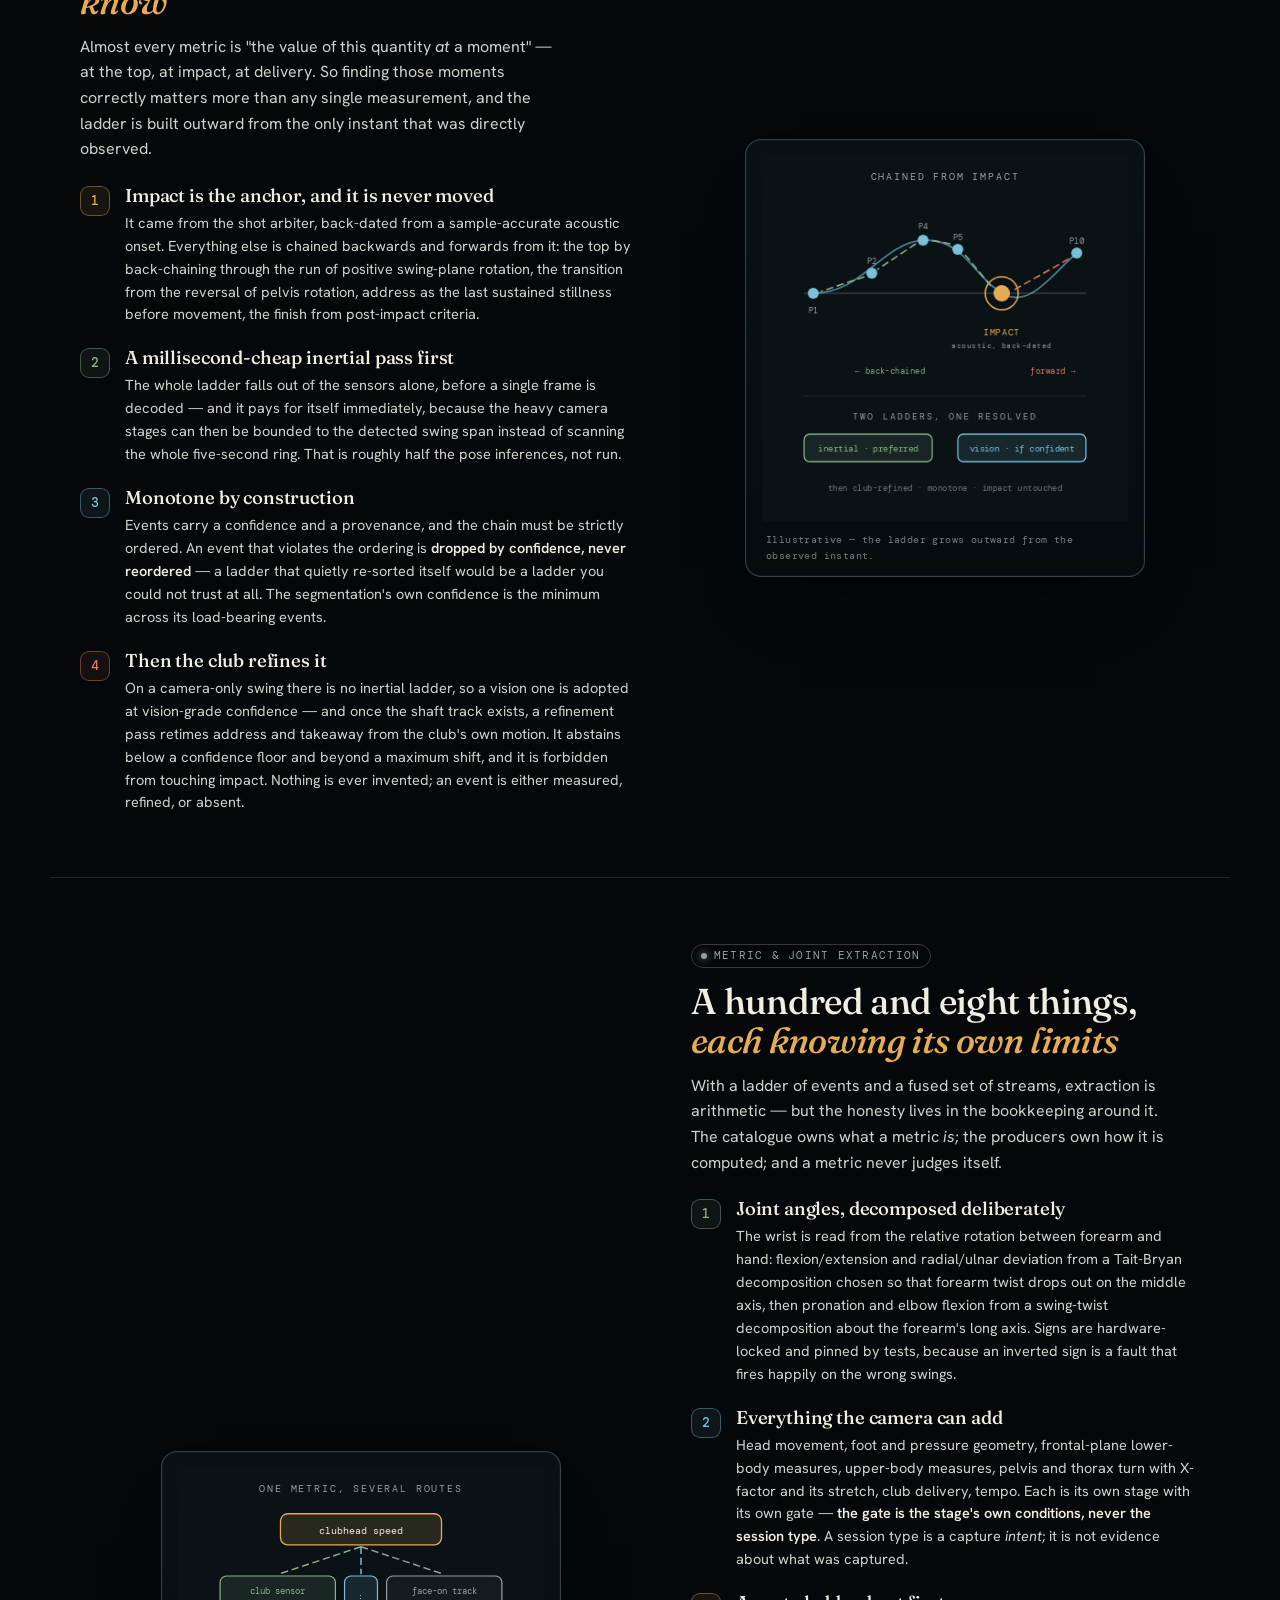
==== commit 111fcaf8: "Bring the site up to beta 4 — what to work on, and how sure it is Work-ons, the three-tab diagnostic" ====
--- a/science/how-it-works.html
+++ b/science/how-it-works.html
@@ -787,7 +787,7 @@
     <div class="xgrid">
       <div class="xcol">
         <span class="badge"><i></i>Metric &amp; joint extraction</span>
-        <h2 class="xh">A hundred and four things, <em>each knowing its own limits</em></h2>
+        <h2 class="xh">A hundred and eight things, <em>each knowing its own limits</em></h2>
         <p class="xlede">With a ladder of events and a fused set of streams, extraction is arithmetic — but the honesty lives in the bookkeeping around it. The catalogue owns what a metric <em>is</em>; the producers own how it is computed; and a metric never judges itself.</p>
         <ul class="points">
           <li class="point"><span class="pi green">1</span><div><h4>Joint angles, decomposed deliberately</h4><p>The wrist is read from the relative rotation between forearm and hand: flexion/extension and radial/ulnar deviation from a Tait-Bryan decomposition chosen so that forearm twist drops out on the middle axis, then pronation and elbow flexion from a swing-twist decomposition about the forearm's long axis. Signs are hardware-locked and pinned by tests, because an inverted sign is a fault that fires happily on the wrong swings.</p></div></li>
@@ -847,7 +847,7 @@
         <h2 class="xh">Numbers are content, <em>not code</em></h2>
         <p class="xlede">A number on its own is not a diagnosis. Turning readings into named movement patterns takes an authored model — and the design rule that shapes all of it is that <strong>no corridor is compiled in</strong>. Every band, every claim, every causal link is reviewable content that a coach can read, argue with and re-seat from data.</p>
         <ul class="points">
-          <li class="point"><span class="pi cyan">1</span><div><h4>Five registries, joined by rules</h4><p>Measures (a metric plus <em>which</em> reading — at the top, the change to the top, the trough between two positions), signals (the rule that watches one), conditions (the named characteristic), norms (what normal looks like, per context), and the edges between them. Shipped today: <strong>136 measures, 131 signals, 157 conditions, 366 causal edges and 180 norms</strong> across a tree of 28 shot contexts, with 40 cited references.</p></div></li>
+          <li class="point"><span class="pi cyan">1</span><div><h4>Five registries, joined by rules</h4><p>Measures (a metric plus <em>which</em> reading — at the top, the change to the top, the trough between two positions), signals (the rule that watches one), conditions (the named characteristic), norms (what normal looks like, per context), and the edges between them. Shipped today: <strong>140 measures, 133 signals, 160 conditions, 391 causal edges and 183 norms</strong> across a tree of 28 shot contexts, with 40 cited references.</p></div></li>
           <li class="point"><span class="pi green">2</span><div><h4>Corridors, and what a grade means</h4><p>A norm carries a centre and <em>asymmetric</em> tolerances by design, plus separate bounds outside which the reading is simply <strong>not believed</strong>. Grading is distance in tolerances, per side. Three states are never merged: a capture <em>gap</em> (nothing arrived), a swing <em>finding</em> (something arrived and was poor), and a capture <em>fault</em> (something arrived that this instrument cannot produce) — because grading a mis-tracked ball in either direction would launder a hardware problem into a confident diagnosis.</p></div></li>
           <li class="point"><span class="pi amber">3</span><div><h4>A signal fires on a deviation</h4><p>Not merely on leaving the ideal band. Ideal is the <em>middle</em> of normal, so firing there would trip about a third of a healthy population on every characteristic, every swing. And a missing corridor yields "we could not assess this" — <strong>never a pass</strong>. That is the single most important branch in the engine.</p></div></li>
           <li class="point"><span class="pi coral">4</span><div><h4>A causal graph, validated as one</h4><p>Causal edges must form a DAG and the library refuses to load a cycle. Edge strength is authored in words and read in words — "rarely" through "usually" — and nothing renders it as a percentage. Ranking combines how often a cause produces an effect with how common the cause is in the first place, then greedily covers the findings: <strong>a characteristic that itself has a cause in the pack is never presented as a root</strong>, because handing a coach a symptom and calling it the diagnosis is the failure mode this whole layer exists to avoid.</p></div></li>
@@ -907,11 +907,12 @@
         <h2 class="xh">A shot fires findings; <em>only a session diagnoses</em></h2>
         <p class="xlede">That sentence divides all the labour. One swing is an observation, and an observation is not a pattern — the whole hard part of this layer is the restraint required not to say more than fourteen swings support, made executable.</p>
         <ul class="points">
-          <li class="point"><span class="pi cyan">1</span><div><h4>A ledger, not a running total</h4><p>One row per condition per shot: fired or not, confidence, direction, the driving reading's distance from normal, the shot's context. Every tier, trend, chain grade and panel state is a pure reduction over those rows, and the ledger persists beside the session so review rebuilds an identical panel.</p></div></li>
+          <li class="point"><span class="pi cyan">1</span><div><h4>A ledger, not a running total</h4><p>One row per condition per shot: fired or not, the probability that it really fired (propagated from the error bars on the readings behind it), direction, the driving reading's distance from normal, the shot's context. Every tier, trend, chain grade and panel state is a pure reduction over those rows, and the ledger persists beside the session so review rebuilds an identical panel.</p></div></li>
           <li class="point"><span class="pi green">2</span><div><h4>Recurrence is the unit of diagnosis</h4><p>Graded by the <strong>Wilson score lower bound</strong> rather than the raw rate, because one-of-two and eight-of-ten have similar rates and utterly different evidence. Three assessable shots minimum before any pattern claim. Below that a firing sits in <em>watching</em> — which <strong>is</strong> the outlier discard, done by evidence weight rather than by deleting data. A single shank stays there forever if it never recurs. And a badly hit shot is never excluded: mishits are the most diagnostic swings in the session.</p></div></li>
           <li class="point"><span class="pi amber">3</span><div><h4>What the golfer never sees inflated</h4><p>Trends are Theil&ndash;Sen slopes with a rank-correlation significance test, minimum five points, reported as <em>improving / stable / worsening</em> and nothing finer. Recurrence is always a count — "8 of 12 measurable shots" — because at this sample size a percentage is fabricated precision. And a measure the capture never took is excluded from <em>every</em> denominator, but still drawn, because "we did not look" is a fact you are owed.</p></div></li>
-          <li class="point"><span class="pi coral">4</span><div><h4>Chains are confirmed, never discovered</h4><p>157 conditions imply about ten thousand pairs; mining those over fifteen swings would produce nothing but coincidence. So the authored graph restricts testing to a handful of pre-specified links among <em>this</em> session's patterns — <strong>the causal network is the multiple-comparisons correction</strong>. Links grade upward: present together, coherent in direction and swing order, conditionally dependent in a paired contingency table, and finally <em>moved together</em> — the session's own natural experiment, and the most motivating thing a golfer can be shown.</p></div></li>
-          <li class="point"><span class="pi green">5</span><div><h4>And then something to actually do</h4><p>The recommendation targets the <strong>most upstream confirmed node</strong> — fix the cause and the symptoms come free — with a drill attached. Where a cause is a physical restriction rather than a movement, the panel names a <em>screen</em> instead: a thirty-second test that costs no hardware and would anchor several patterns at once. Causes that can only be established by asking are offered as questions, visually distinct, and never counted as resolving anything.</p></div></li>
+          <li class="point"><span class="pi coral">4</span><div><h4>Chains are confirmed, never discovered</h4><p>160 conditions imply about ten thousand pairs; mining those over fifteen swings would produce nothing but coincidence. So the authored graph restricts testing to a handful of pre-specified links among <em>this</em> session's patterns — <strong>the causal network is the multiple-comparisons correction</strong>. Links grade upward: present together, coherent in direction and swing order, conditionally dependent in a paired contingency table, and finally <em>moved together</em> — the session's own natural experiment, and the most motivating thing a golfer can be shown.</p></div></li>
+          <li class="point"><span class="pi green">5</span><div><h4>And then something to actually do</h4><p>The recommendation targets the <strong>most upstream confirmed node</strong> — fix the cause and the symptoms come free — with a drill attached. Where a cause is a physical restriction rather than a movement, the panel names a <em>screen</em> instead: a thirty-second test that costs no hardware and would anchor several patterns at once. Causes that can only be established by asking are offered as questions, visually distinct, and never counted as resolving anything. The likely driver says how firm it is, and whether it was measured or only inferred.</p></div></li>
+          <li class="point"><span class="pi cyan">6</span><div><h4>Work-ons carry across sessions</h4><p>Each session records its top three to five faults, movements and setup only, causes ahead of symptoms, ranked by the same Wilson lower bound over the swings that could judge them. The home screen adds those records up into what the athlete is working on. A fault eases or clears only when a later session <strong>measured</strong> it and found it quiet. A session that couldn't see it leaves it standing, marked with when it was last seen.</p></div></li>
         </ul>
       </div>
       <div class="xv reveal">
@@ -1078,7 +1079,7 @@
   <section class="closing wrap">
     <span class="eyebrow reveal">Open, inspectable, unfinished</span>
     <h2 class="reveal" style="--d:1">All of it is <em>readable.</em></h2>
-    <p class="reveal" style="--d:2">Every stage on this page is source you can clone, build and argue with — the constraints, the constants, the corridors and the reasons each of them is what it is. The third beta shipped in September 2026; it's still a prototype under validation, with 1.0 targeted for late in the year.</p>
+    <p class="reveal" style="--d:2">Every stage on this page is source you can clone, build and argue with — the constraints, the constants, the corridors and the reasons each of them is what it is. The fourth beta shipped in October 2026; it's still a prototype under validation, with 1.0 targeted for late in the year.</p>
     <div class="cta-row reveal" style="--d:3">
       <a class="btn solid" href="https://github.com/PinPoint-Golf/PinPointStudio" target="_blank" rel="noopener">Read the source</a>
       <a class="btn" href="studio-setup.html">Set up a bay</a>
--- a/assets/science.css
+++ b/assets/science.css
@@ -198,7 +198,7 @@
 .cat-legend{display:flex;gap:18px;flex-wrap:wrap;margin-top:18px;font-family:var(--font-mono);font-size:11.5px;color:var(--paper-dim);letter-spacing:.02em}
 .cat-legend span{display:inline-flex;align-items:center;gap:7px}
 .cat-legend i{width:8px;height:8px;border-radius:50%;flex:none;box-shadow:0 0 8px currentColor;background:currentColor}
-.lg-imu{color:var(--arm)}.lg-cam1{color:var(--accent)}.lg-cam2{color:var(--club)}
+.lg-imu{color:var(--arm)}.lg-cam1{color:var(--accent)}.lg-cam2{color:var(--club)}.lg-dtl{color:var(--thorax)}
 .mfam{margin-top:40px}
 .mfam-head{display:flex;align-items:center;gap:11px;margin-bottom:16px}
 .mfam-head .sig{width:9px;height:9px;border-radius:50%;flex:none;box-shadow:0 0 10px currentColor}
@@ -218,6 +218,7 @@
 .mtag.imu{color:var(--arm);border-color:rgba(138,179,137,.42)}
 .mtag.cam1{color:var(--accent);border-color:rgba(230,172,84,.42)}
 .mtag.cam2{color:var(--club);border-color:rgba(123,192,219,.4)}
+.mtag.dtl{color:var(--thorax);border-color:rgba(224,126,100,.42)}
 @media(max-width:760px){.mgrid{grid-template-columns:1fr}}
 
 /* ---- studio-setup checklist ---- */
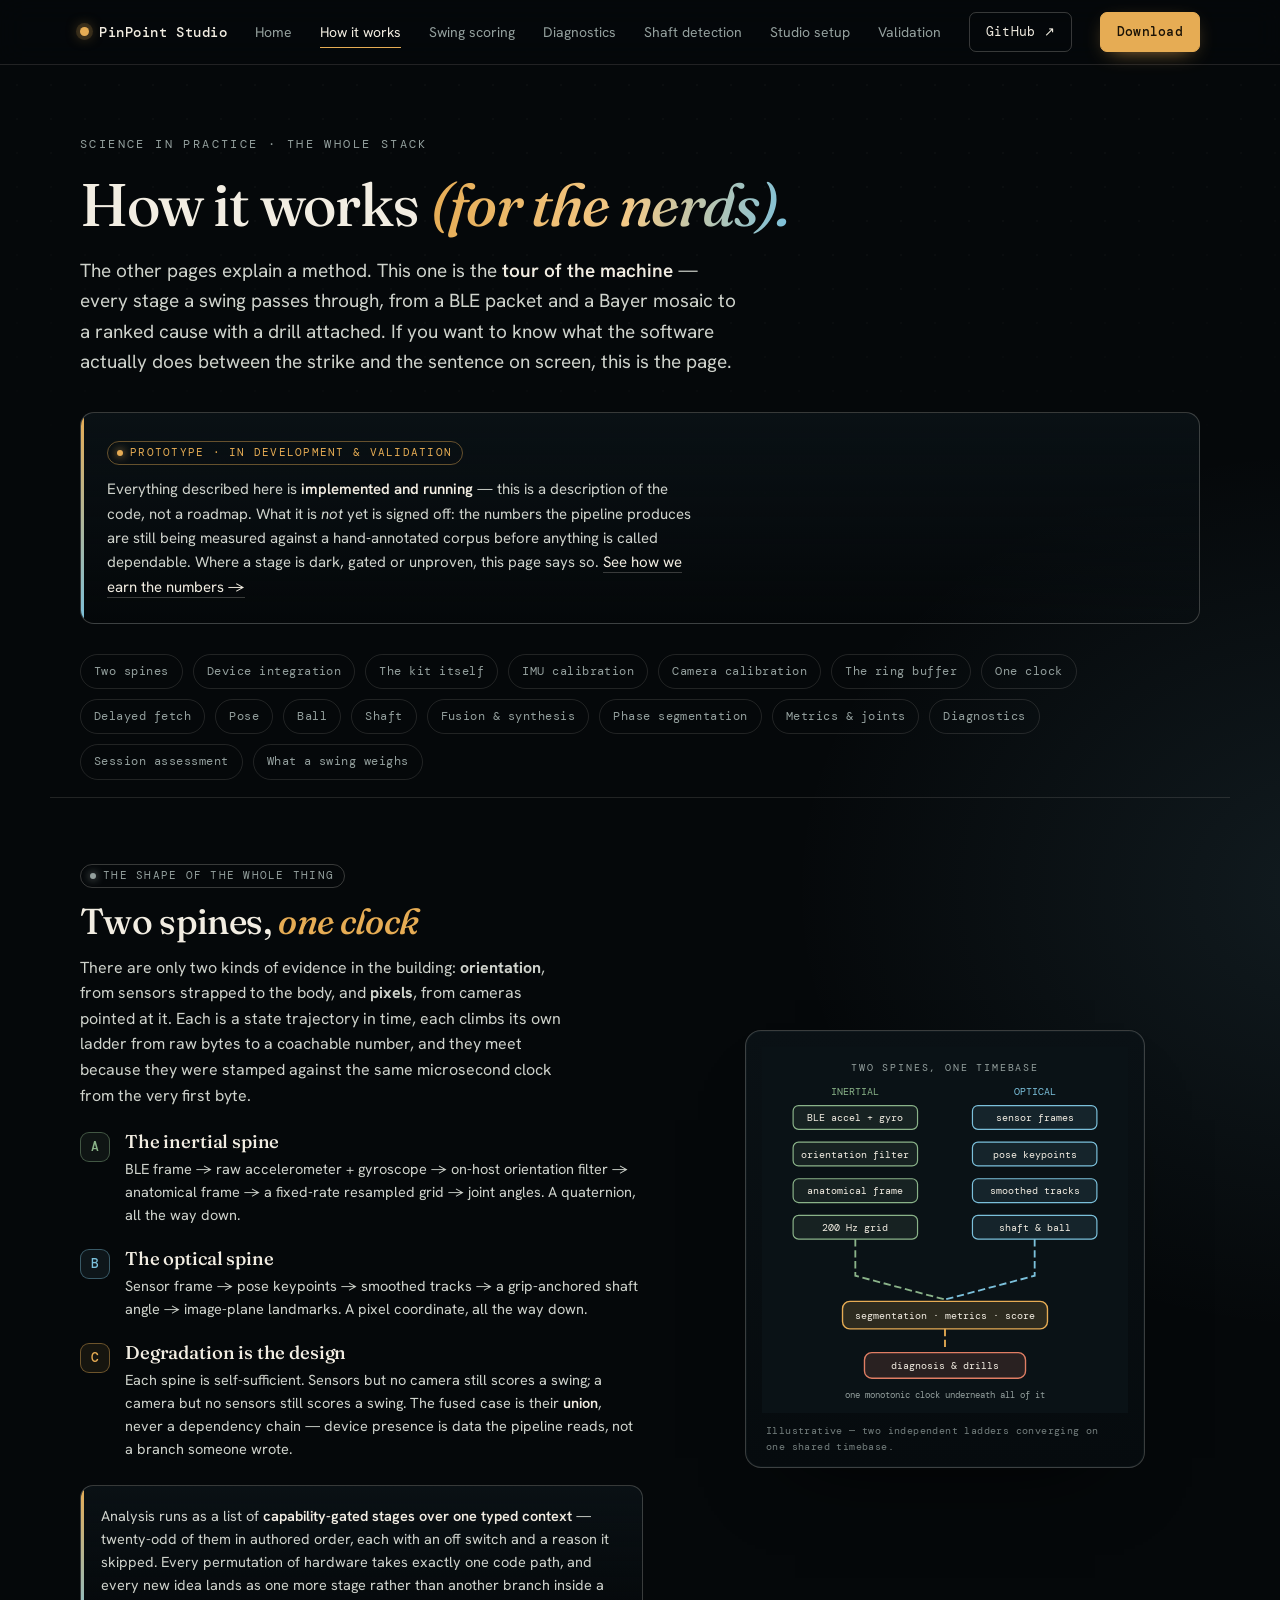
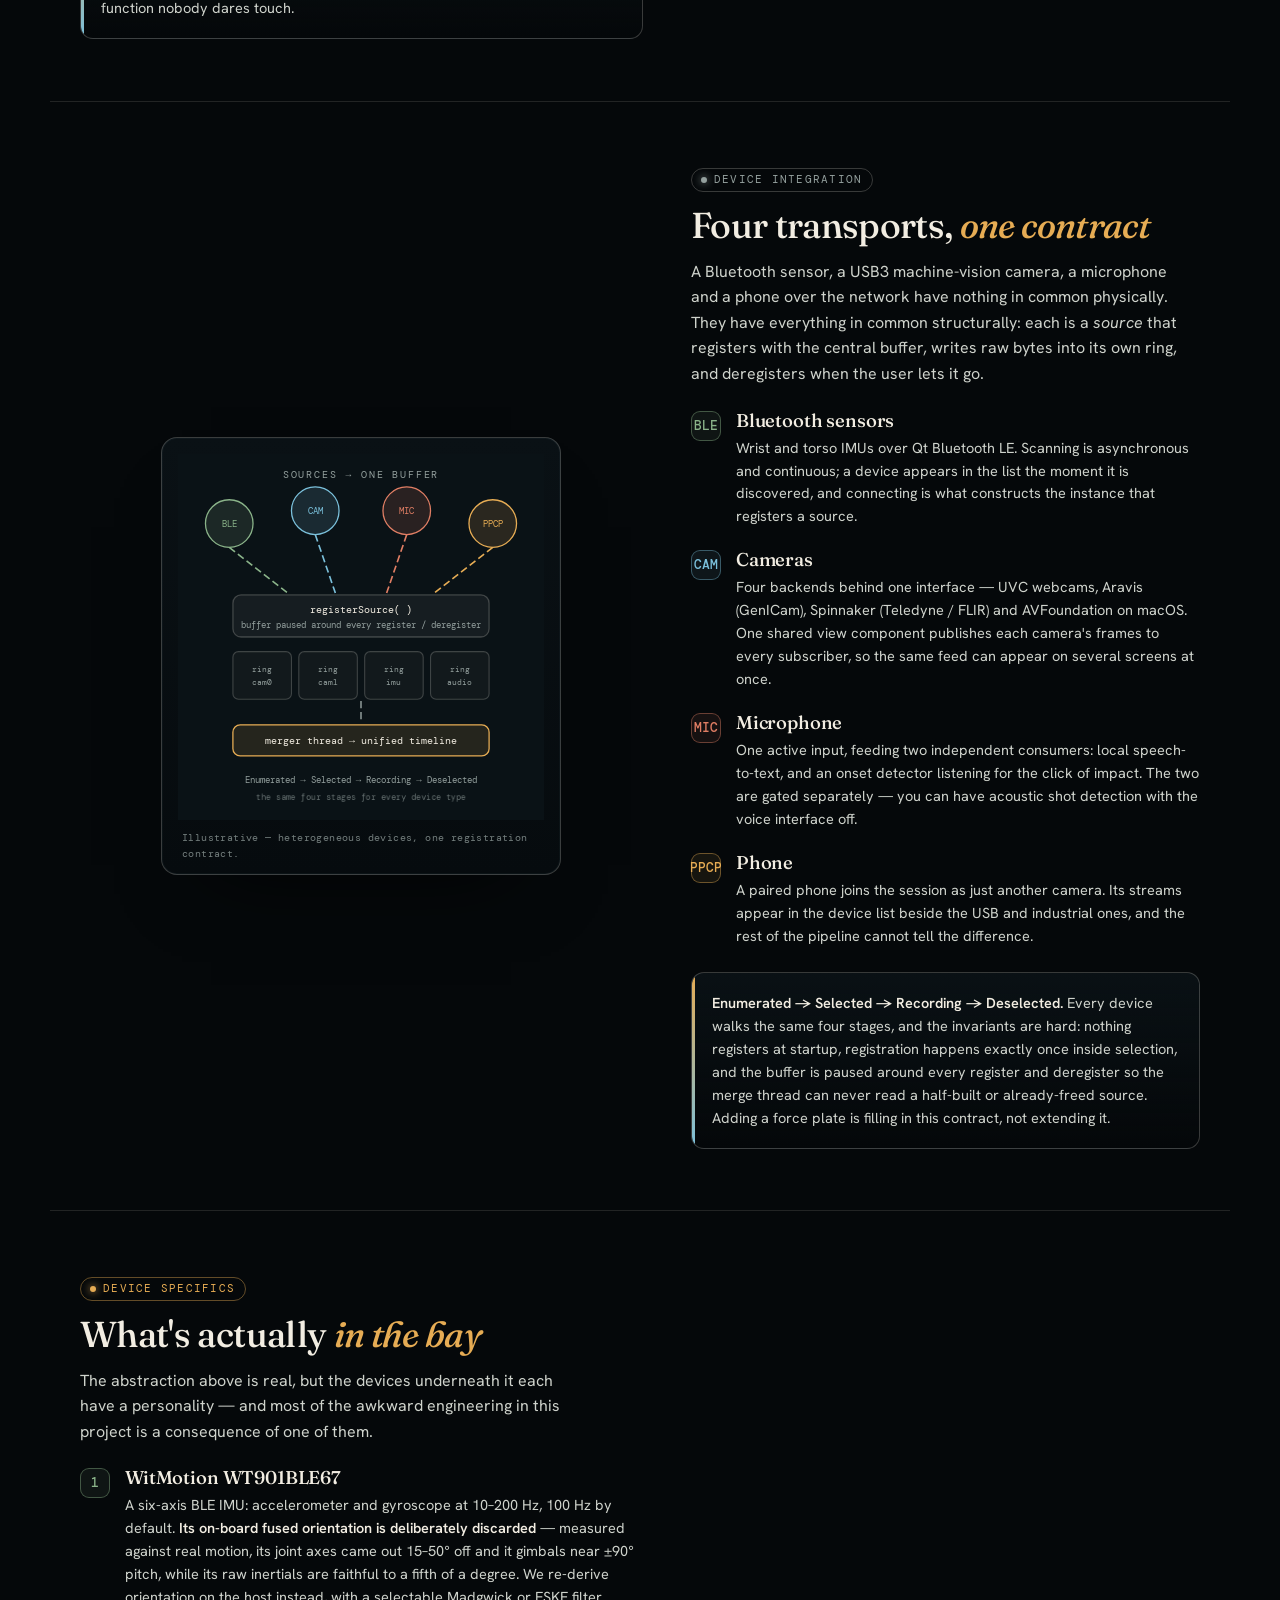
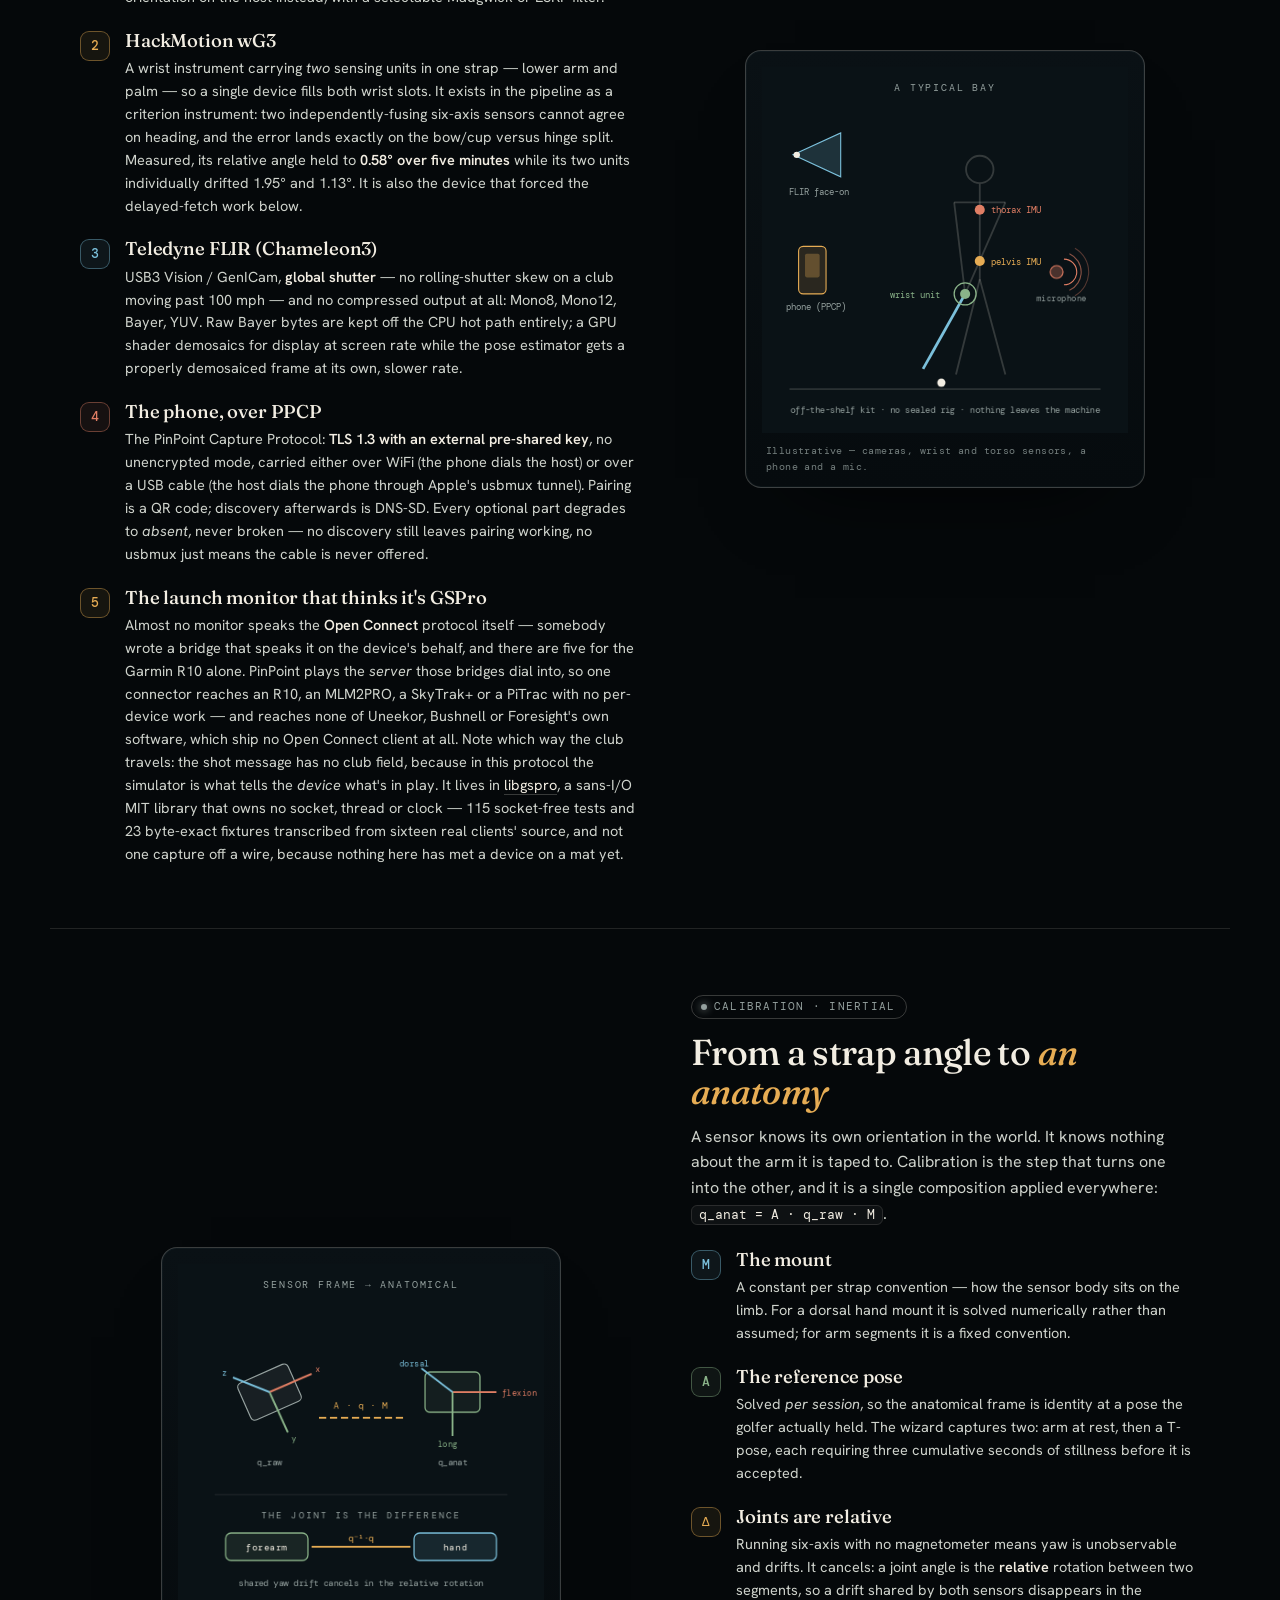
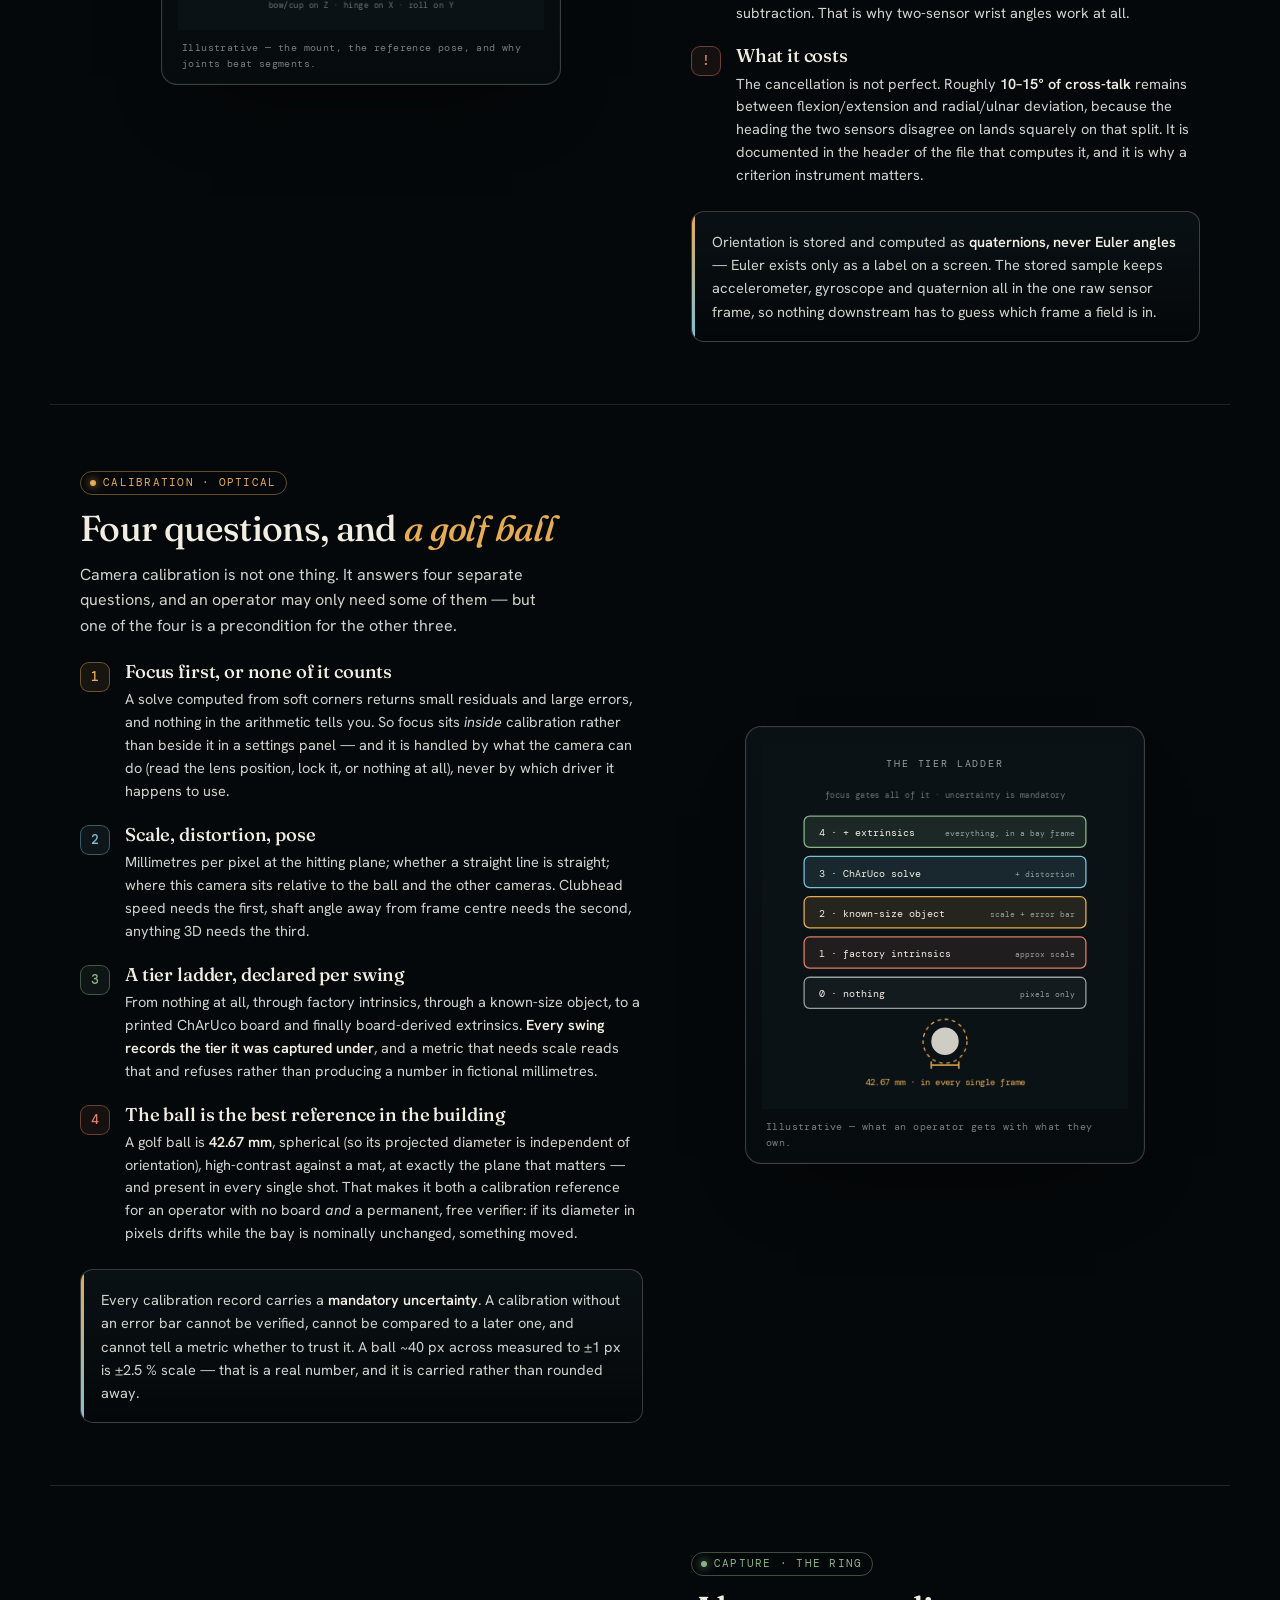
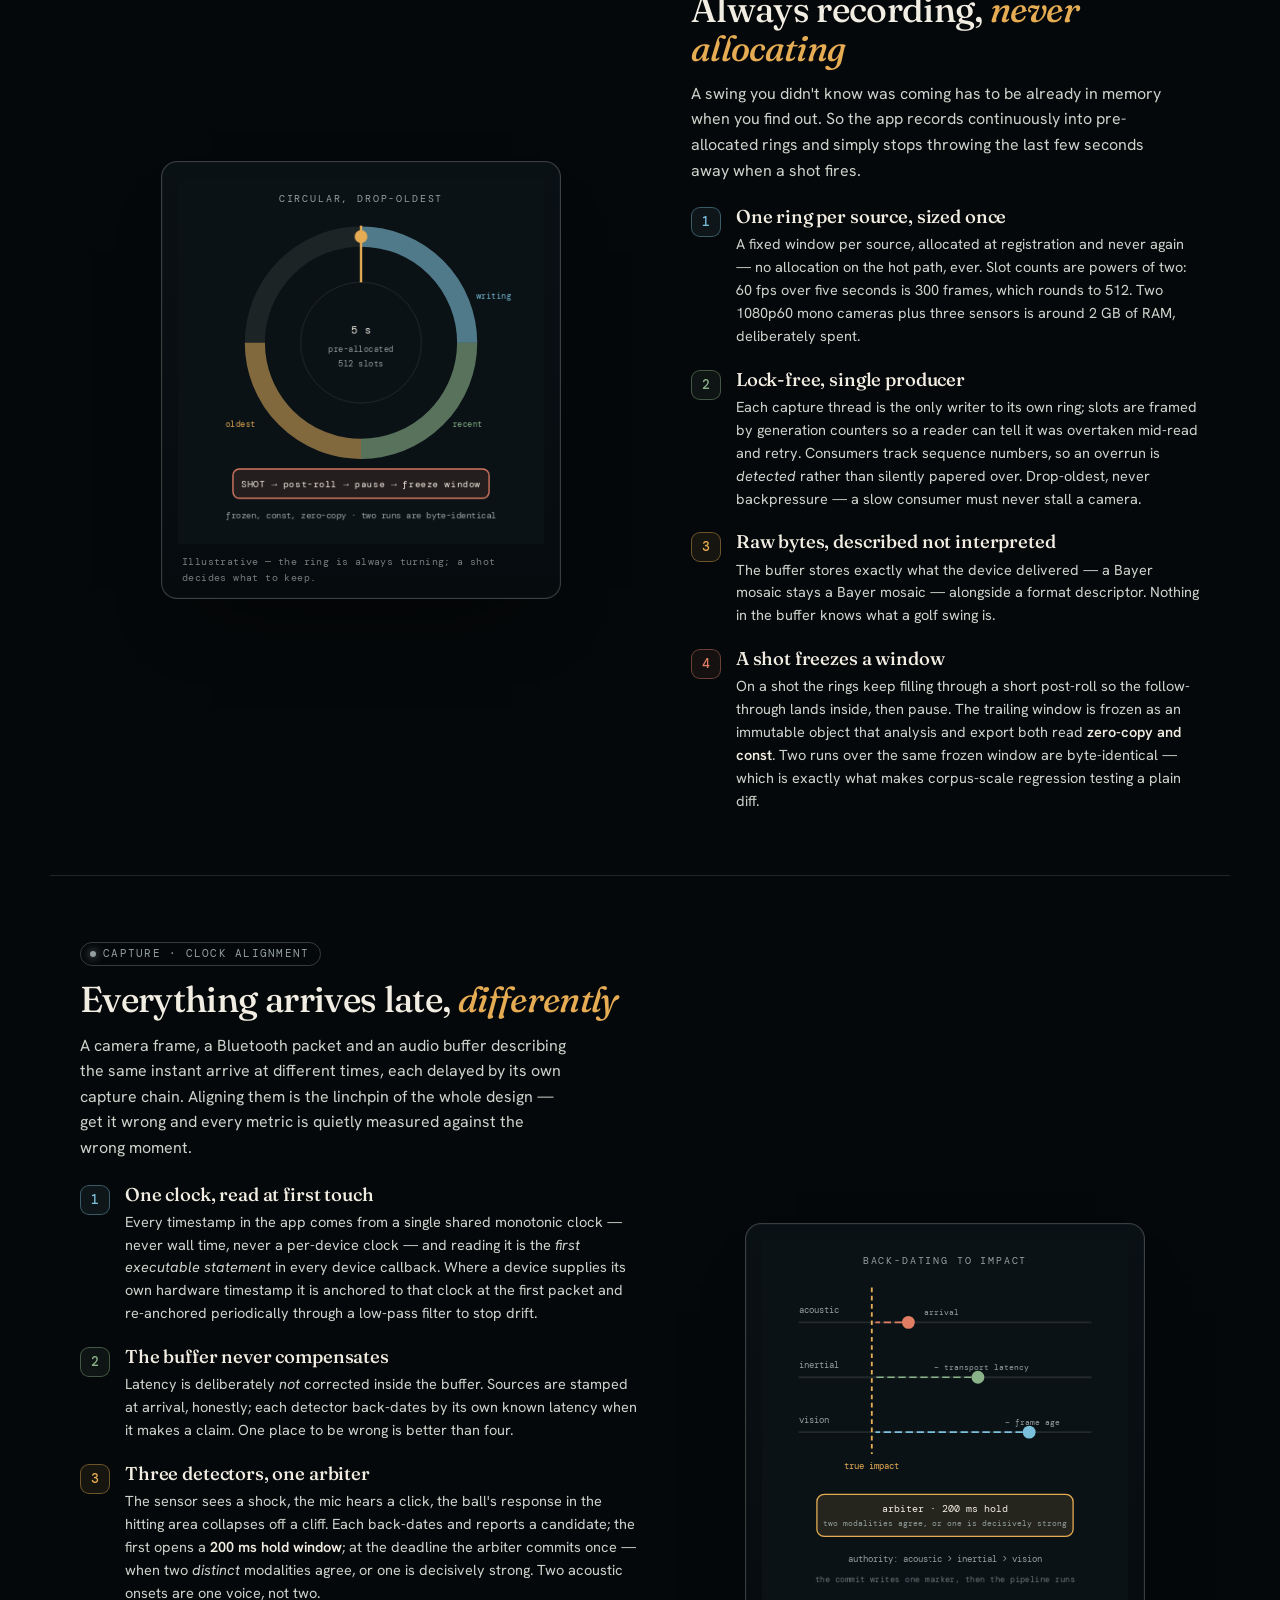
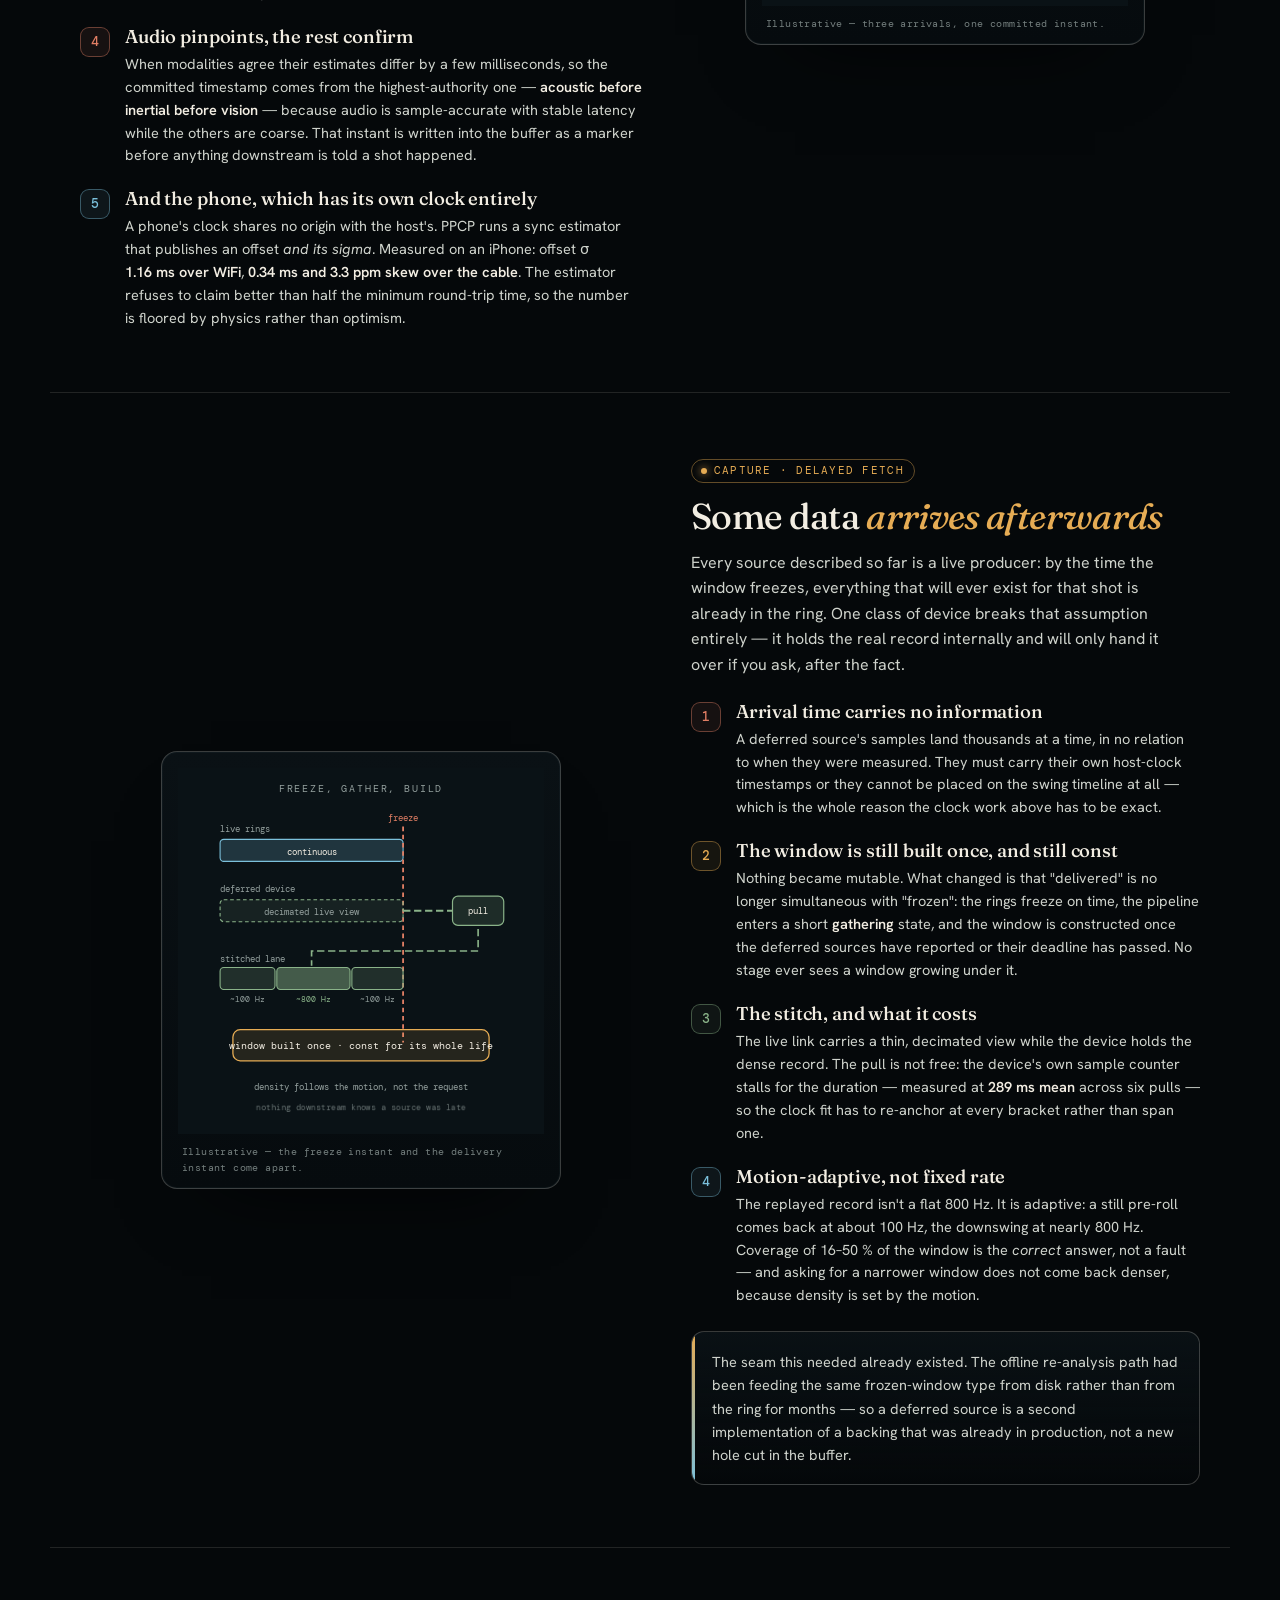
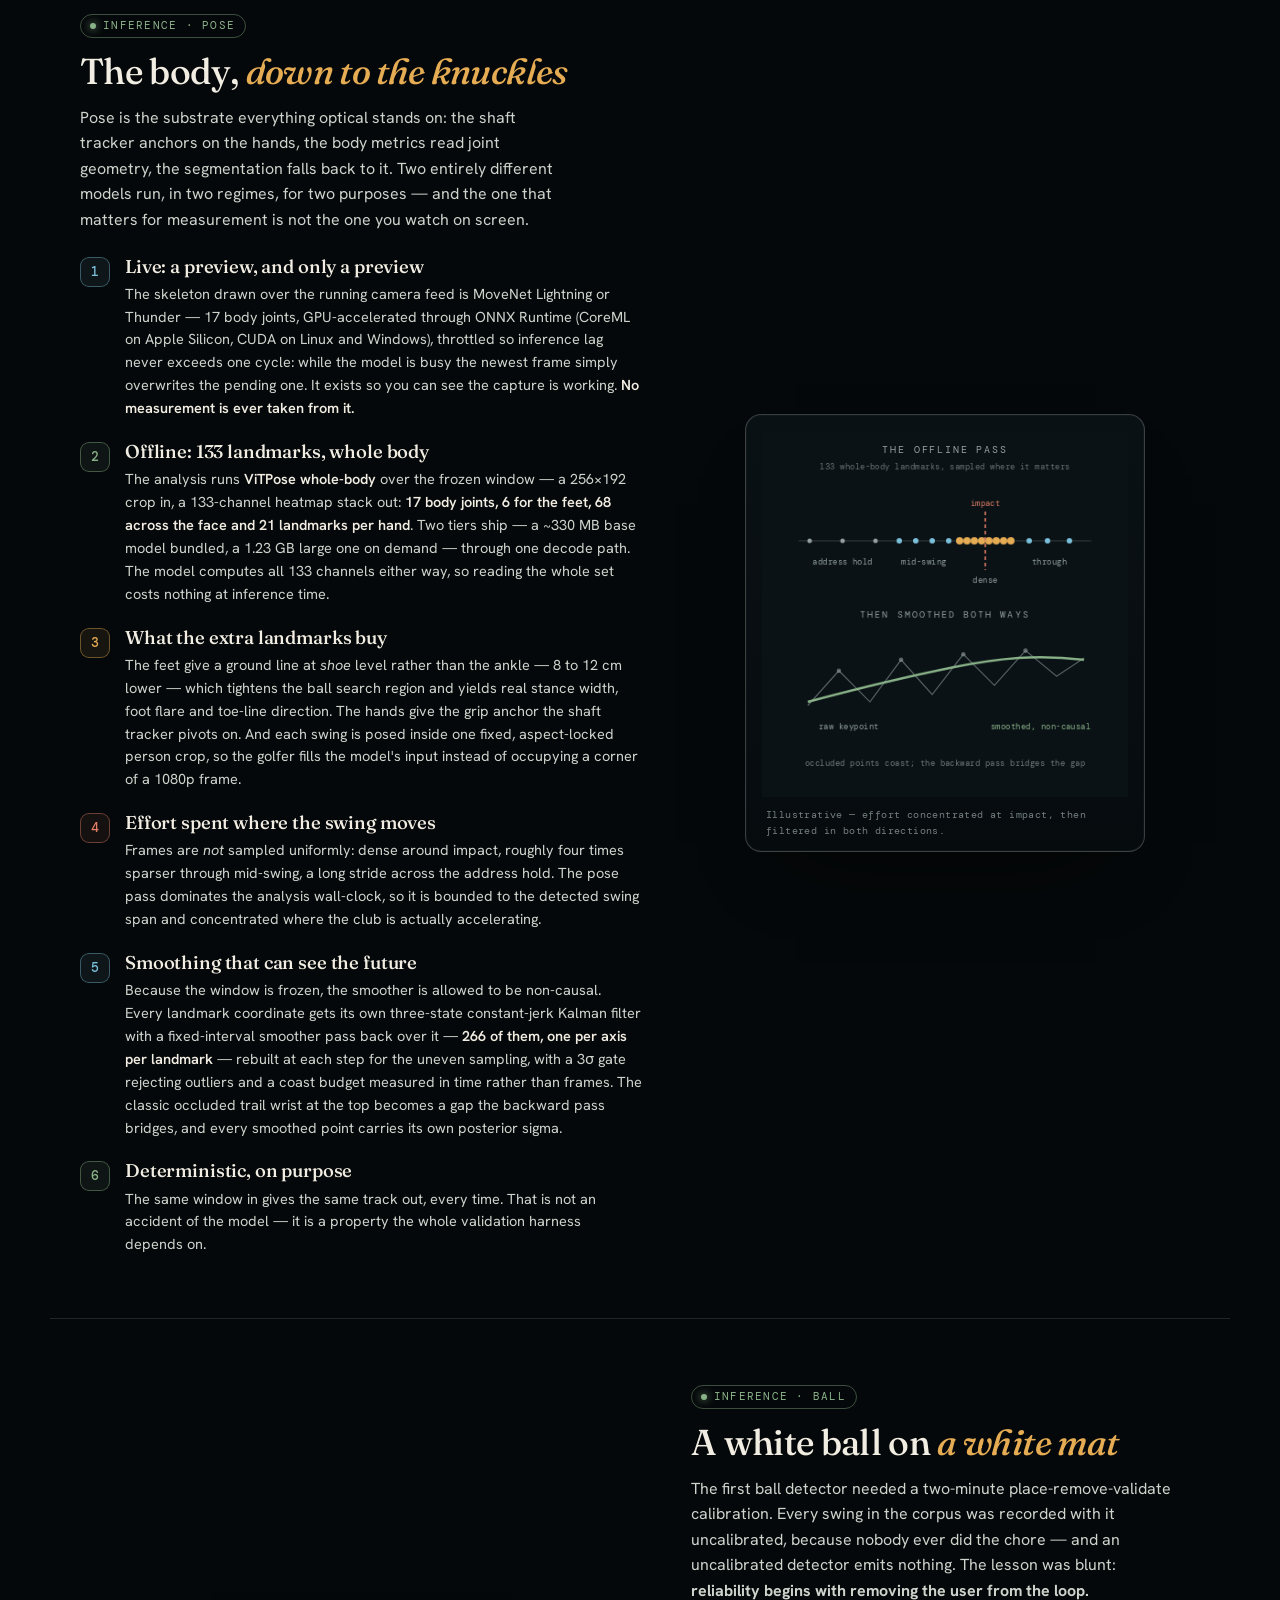
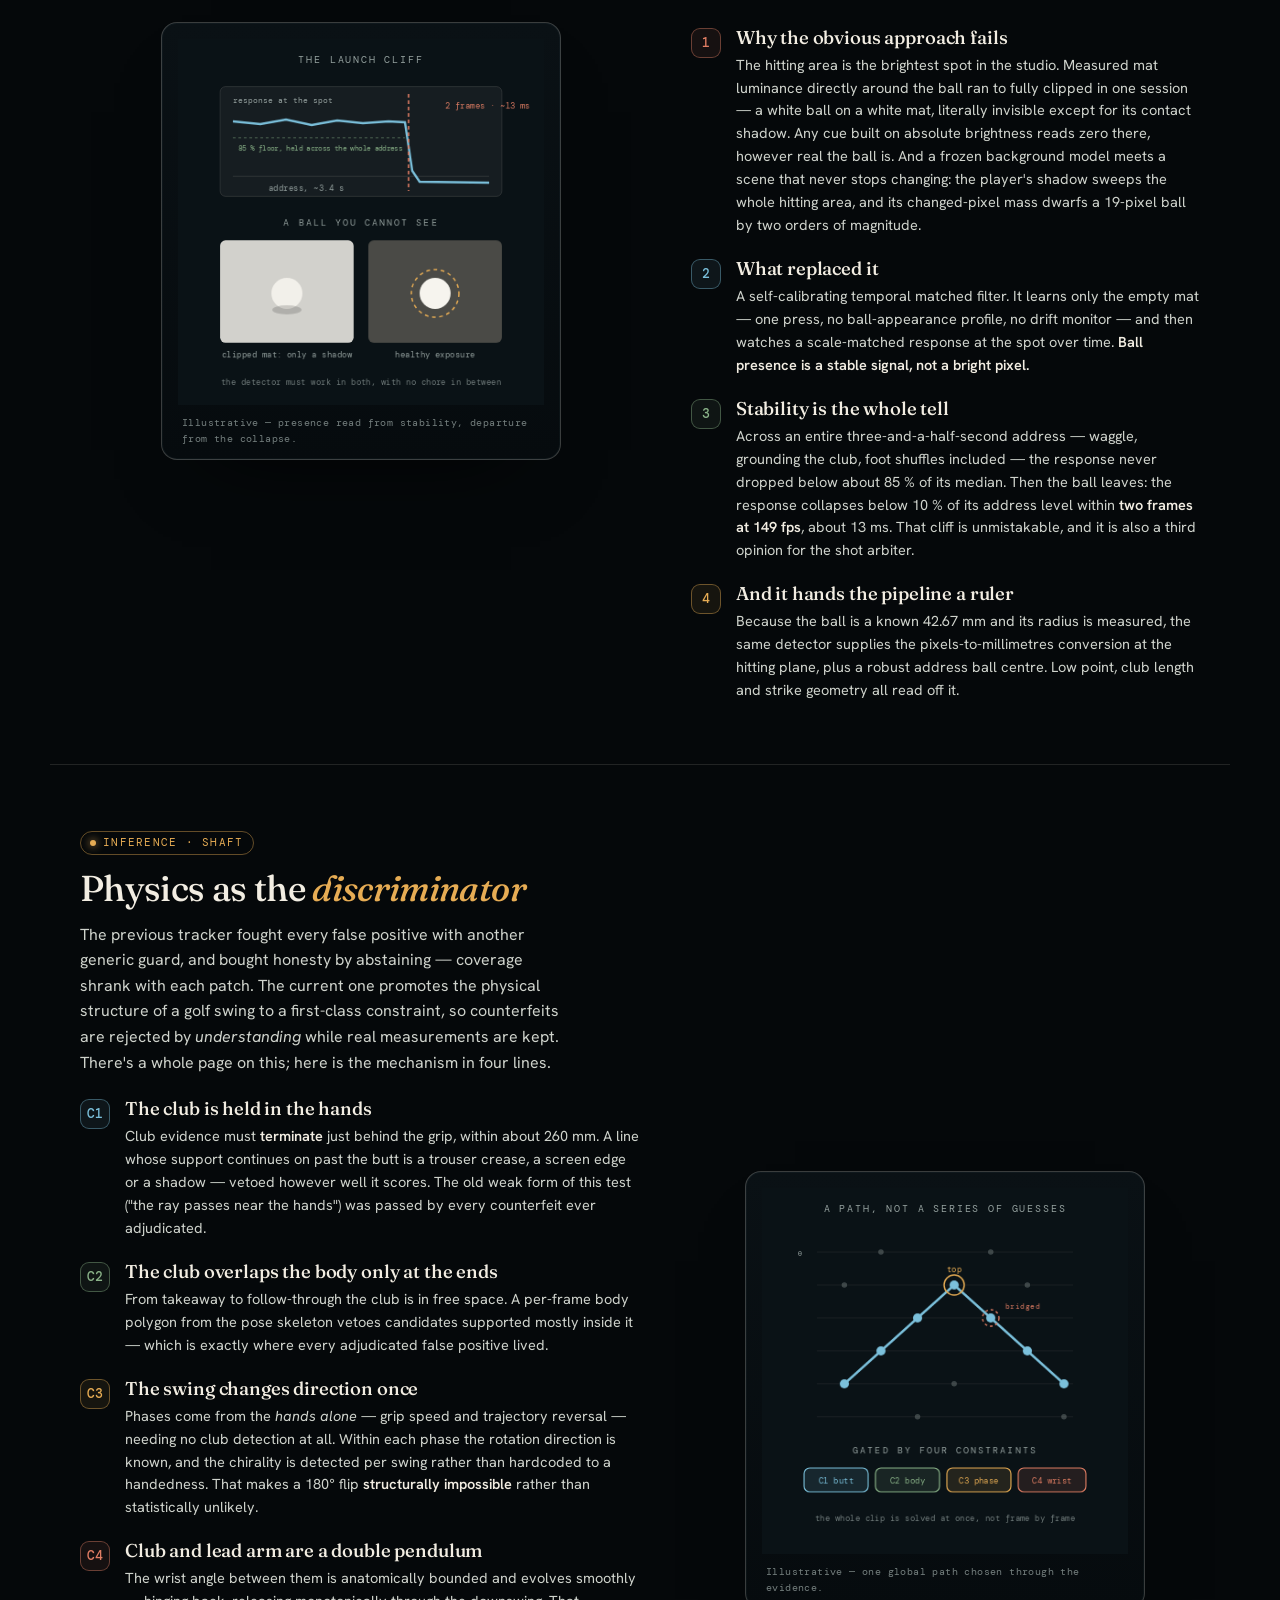
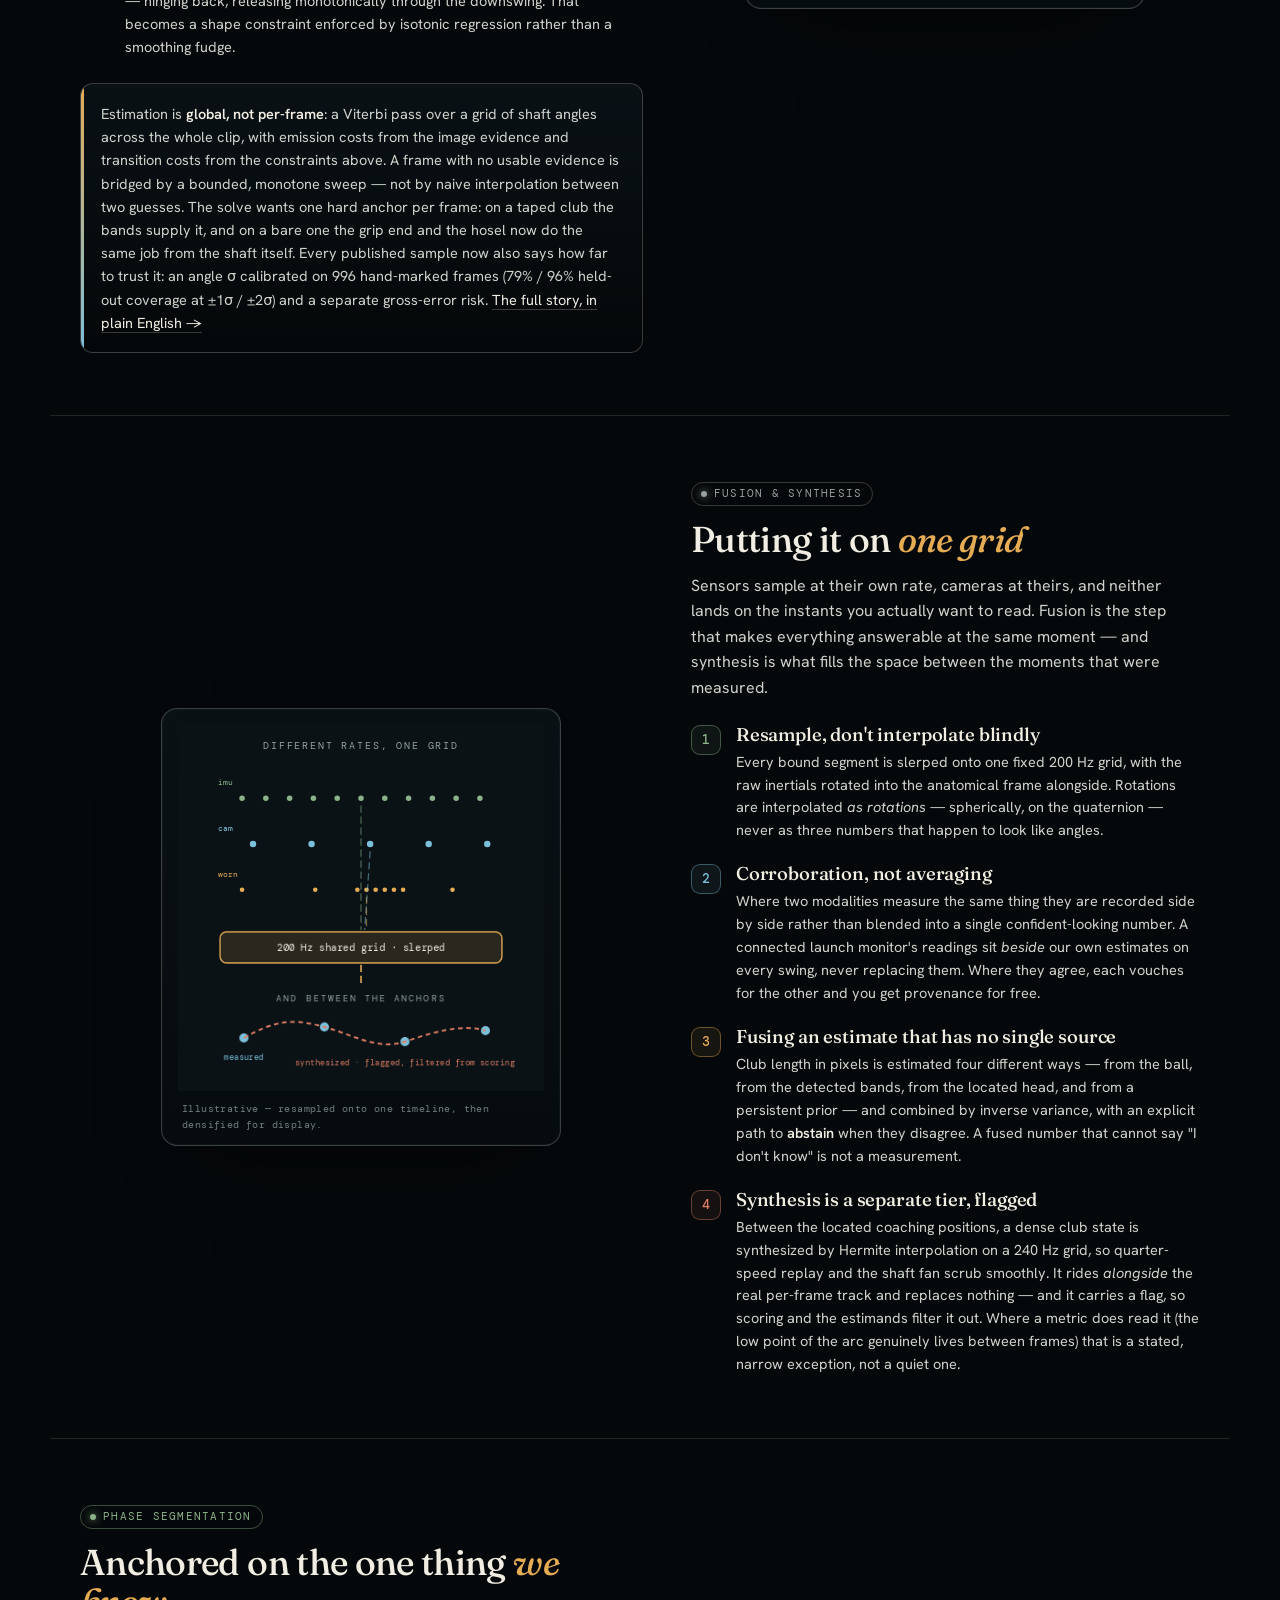
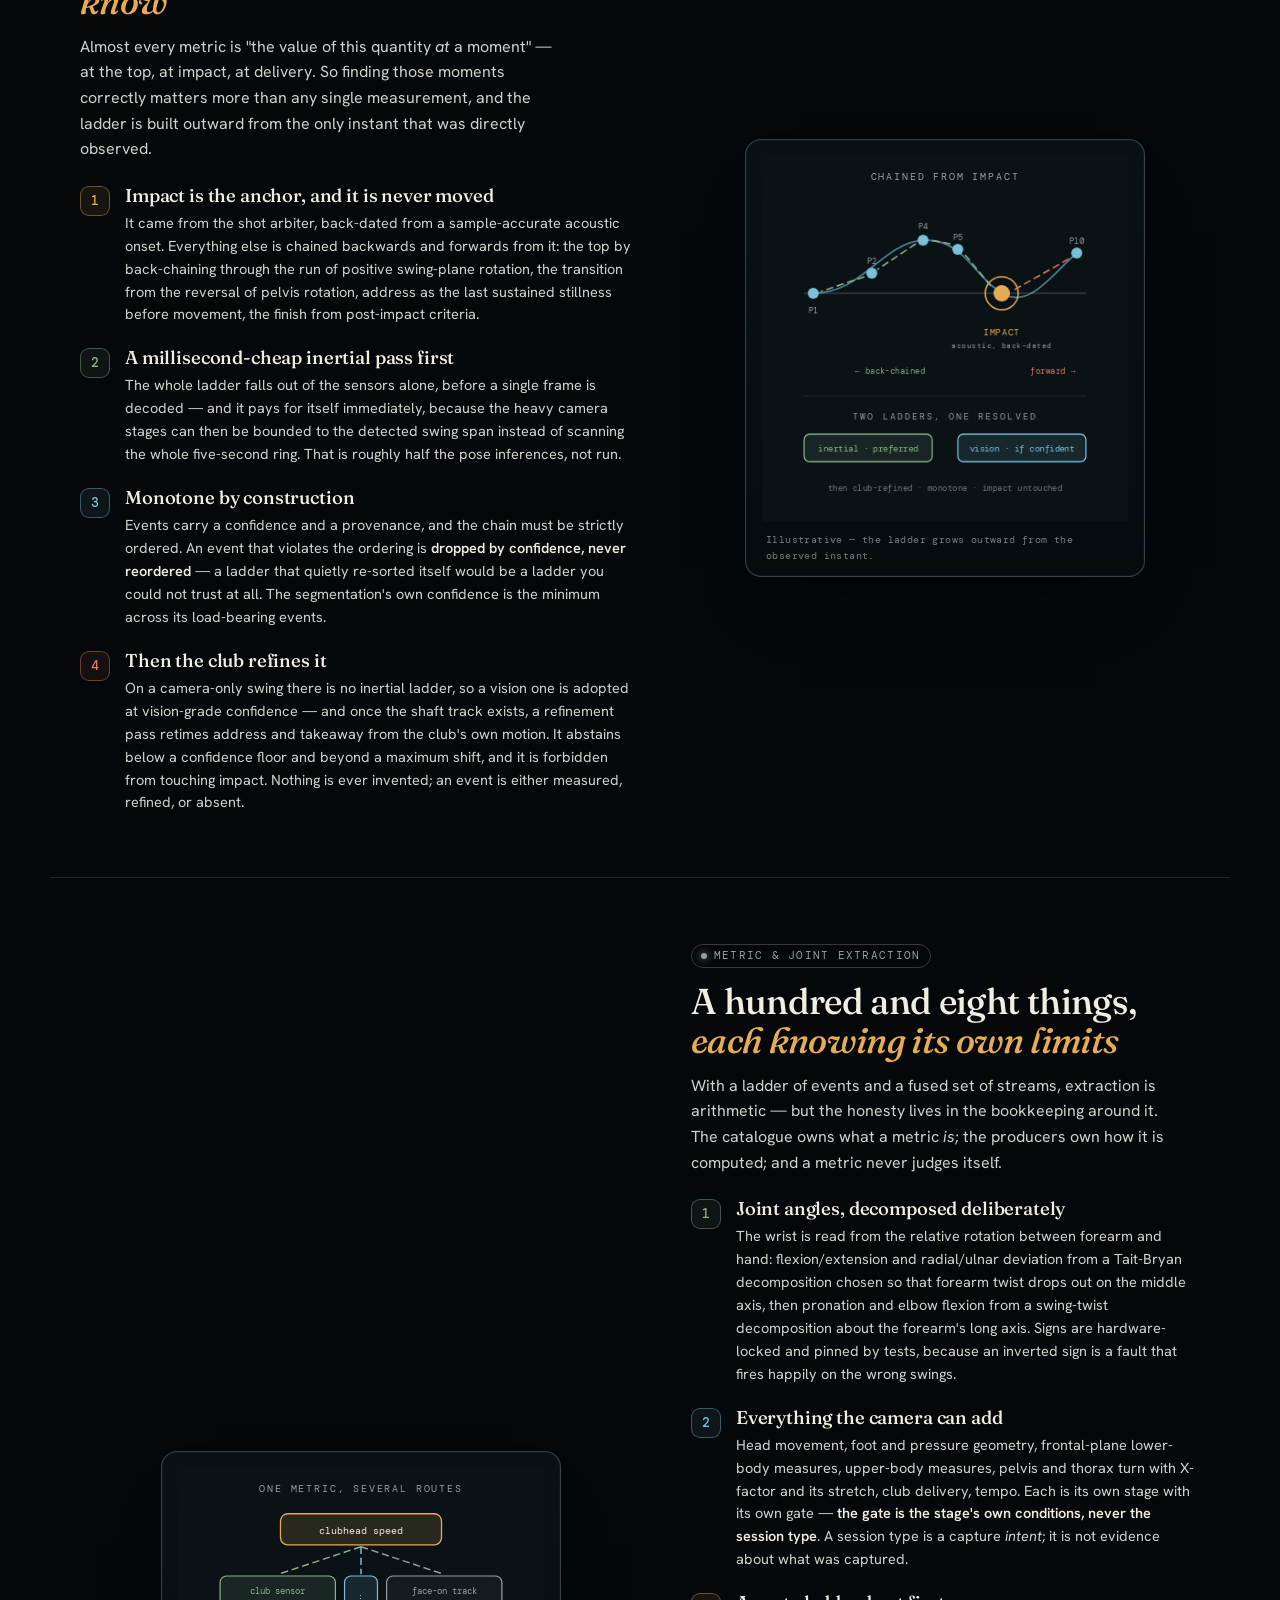
==== commit 8c9350ca: "Session diagnostics gets its own page — the model, the session, and how truth works" ====
--- a/science/how-it-works.html
+++ b/science/how-it-works.html
@@ -20,6 +20,7 @@
       <a class="muted" href="../index.html">Home</a>
       <a class="muted" href="how-it-works.html" aria-current="page">How it works</a>
       <a class="muted" href="swing-scoring.html">Swing scoring</a>
+      <a class="muted" href="session-diagnostics.html">Diagnostics</a>
       <a class="muted" href="shaft-detection.html">Shaft detection</a>
       <a class="muted" href="studio-setup.html">Studio setup</a>
       <a class="muted" href="validation.html">Validation</a>
@@ -847,7 +848,7 @@
         <h2 class="xh">Numbers are content, <em>not code</em></h2>
         <p class="xlede">A number on its own is not a diagnosis. Turning readings into named movement patterns takes an authored model — and the design rule that shapes all of it is that <strong>no corridor is compiled in</strong>. Every band, every claim, every causal link is reviewable content that a coach can read, argue with and re-seat from data.</p>
         <ul class="points">
-          <li class="point"><span class="pi cyan">1</span><div><h4>Five registries, joined by rules</h4><p>Measures (a metric plus <em>which</em> reading — at the top, the change to the top, the trough between two positions), signals (the rule that watches one), conditions (the named characteristic), norms (what normal looks like, per context), and the edges between them. Shipped today: <strong>140 measures, 133 signals, 160 conditions, 391 causal edges and 183 norms</strong> across a tree of 28 shot contexts, with 40 cited references.</p></div></li>
+          <li class="point"><span class="pi cyan">1</span><div><h4>Five registries, joined by rules</h4><p>Measures (a metric plus <em>which</em> reading — at the top, the change to the top, the trough between two positions), signals (the rule that watches one), conditions (the named characteristic), norms (what normal looks like, per context), and the edges between them. Shipped today: <strong>206 measures, 166 signals, 182 conditions, 622 causal edges and 259 norms</strong> across a tree of 31 shot contexts, with 46 cited references.</p></div></li>
           <li class="point"><span class="pi green">2</span><div><h4>Corridors, and what a grade means</h4><p>A norm carries a centre and <em>asymmetric</em> tolerances by design, plus separate bounds outside which the reading is simply <strong>not believed</strong>. Grading is distance in tolerances, per side. Three states are never merged: a capture <em>gap</em> (nothing arrived), a swing <em>finding</em> (something arrived and was poor), and a capture <em>fault</em> (something arrived that this instrument cannot produce) — because grading a mis-tracked ball in either direction would launder a hardware problem into a confident diagnosis.</p></div></li>
           <li class="point"><span class="pi amber">3</span><div><h4>A signal fires on a deviation</h4><p>Not merely on leaving the ideal band. Ideal is the <em>middle</em> of normal, so firing there would trip about a third of a healthy population on every characteristic, every swing. And a missing corridor yields "we could not assess this" — <strong>never a pass</strong>. That is the single most important branch in the engine.</p></div></li>
           <li class="point"><span class="pi coral">4</span><div><h4>A causal graph, validated as one</h4><p>Causal edges must form a DAG and the library refuses to load a cycle. Edge strength is authored in words and read in words — "rarely" through "usually" — and nothing renders it as a percentage. Ranking combines how often a cause produces an effect with how common the cause is in the first place, then greedily covers the findings: <strong>a characteristic that itself has a cause in the pack is never presented as a root</strong>, because handing a coach a symptom and calling it the diagnosis is the failure mode this whole layer exists to avoid.</p></div></li>
@@ -910,8 +911,8 @@
           <li class="point"><span class="pi cyan">1</span><div><h4>A ledger, not a running total</h4><p>One row per condition per shot: fired or not, the probability that it really fired (propagated from the error bars on the readings behind it), direction, the driving reading's distance from normal, the shot's context. Every tier, trend, chain grade and panel state is a pure reduction over those rows, and the ledger persists beside the session so review rebuilds an identical panel.</p></div></li>
           <li class="point"><span class="pi green">2</span><div><h4>Recurrence is the unit of diagnosis</h4><p>Graded by the <strong>Wilson score lower bound</strong> rather than the raw rate, because one-of-two and eight-of-ten have similar rates and utterly different evidence. Three assessable shots minimum before any pattern claim. Below that a firing sits in <em>watching</em> — which <strong>is</strong> the outlier discard, done by evidence weight rather than by deleting data. A single shank stays there forever if it never recurs. And a badly hit shot is never excluded: mishits are the most diagnostic swings in the session.</p></div></li>
           <li class="point"><span class="pi amber">3</span><div><h4>What the golfer never sees inflated</h4><p>Trends are Theil&ndash;Sen slopes with a rank-correlation significance test, minimum five points, reported as <em>improving / stable / worsening</em> and nothing finer. Recurrence is always a count — "8 of 12 measurable shots" — because at this sample size a percentage is fabricated precision. And a measure the capture never took is excluded from <em>every</em> denominator, but still drawn, because "we did not look" is a fact you are owed.</p></div></li>
-          <li class="point"><span class="pi coral">4</span><div><h4>Chains are confirmed, never discovered</h4><p>160 conditions imply about ten thousand pairs; mining those over fifteen swings would produce nothing but coincidence. So the authored graph restricts testing to a handful of pre-specified links among <em>this</em> session's patterns — <strong>the causal network is the multiple-comparisons correction</strong>. Links grade upward: present together, coherent in direction and swing order, conditionally dependent in a paired contingency table, and finally <em>moved together</em> — the session's own natural experiment, and the most motivating thing a golfer can be shown.</p></div></li>
-          <li class="point"><span class="pi green">5</span><div><h4>And then something to actually do</h4><p>The recommendation targets the <strong>most upstream confirmed node</strong> — fix the cause and the symptoms come free — with a drill attached. Where a cause is a physical restriction rather than a movement, the panel names a <em>screen</em> instead: a thirty-second test that costs no hardware and would anchor several patterns at once. Causes that can only be established by asking are offered as questions, visually distinct, and never counted as resolving anything. The likely driver says how firm it is, and whether it was measured or only inferred.</p></div></li>
+          <li class="point"><span class="pi coral">4</span><div><h4>Chains are confirmed, never discovered</h4><p>182 conditions imply about sixteen thousand pairs; mining those over fifteen swings would produce nothing but coincidence. So the authored graph restricts testing to a handful of pre-specified links among <em>this</em> session's patterns — <strong>the causal network is the multiple-comparisons correction</strong>. Links grade upward: present together, coherent in direction and swing order, conditionally dependent in a paired contingency table, and finally <em>moved together</em> — the session's own natural experiment, and the most motivating thing a golfer can be shown.</p></div></li>
+          <li class="point"><span class="pi green">5</span><div><h4>And then something to actually do</h4><p>The recommendation targets the <strong>most upstream confirmed node</strong> — fix the cause and the symptoms come free — with a drill attached. Where a cause is a physical restriction rather than a movement, the panel names a <em>screen</em> instead: a thirty-second test that costs no hardware and would anchor several patterns at once. Causes that can only be established by asking are offered as questions, visually distinct, and never counted as resolving anything. The likely driver says how firm it is, and whether it was measured or only inferred. <a class="ulink" href="session-diagnostics.html">The whole diagnostic model, in depth &#8594;</a></p></div></li>
           <li class="point"><span class="pi cyan">6</span><div><h4>Work-ons carry across sessions</h4><p>Each session records its top three to five faults, movements and setup only, causes ahead of symptoms, ranked by the same Wilson lower bound over the swings that could judge them. The home screen adds those records up into what the athlete is working on. A fault eases or clears only when a later session <strong>measured</strong> it and found it quiet. A session that couldn't see it leaves it standing, marked with when it was last seen.</p></div></li>
         </ul>
       </div>
--- a/assets/science.css
+++ b/assets/science.css
@@ -109,7 +109,8 @@
 .btn.solid{background:var(--accent);color:#1a1206;border-color:var(--accent);font-weight:500;
   box-shadow:0 6px 22px -10px rgba(230,172,84,.9)}
 .btn.solid:hover{background:#f0c279;border-color:#f0c279;box-shadow:0 10px 30px -10px rgba(230,172,84,1)}
-@media(max-width:760px){.navlinks a.muted{display:none}}
+@media(max-width:1180px){.navlinks{gap:16px;font-size:13px}}
+@media(max-width:1040px){.navlinks a.muted{display:none}}
 
 /* shared headings */
 h1{
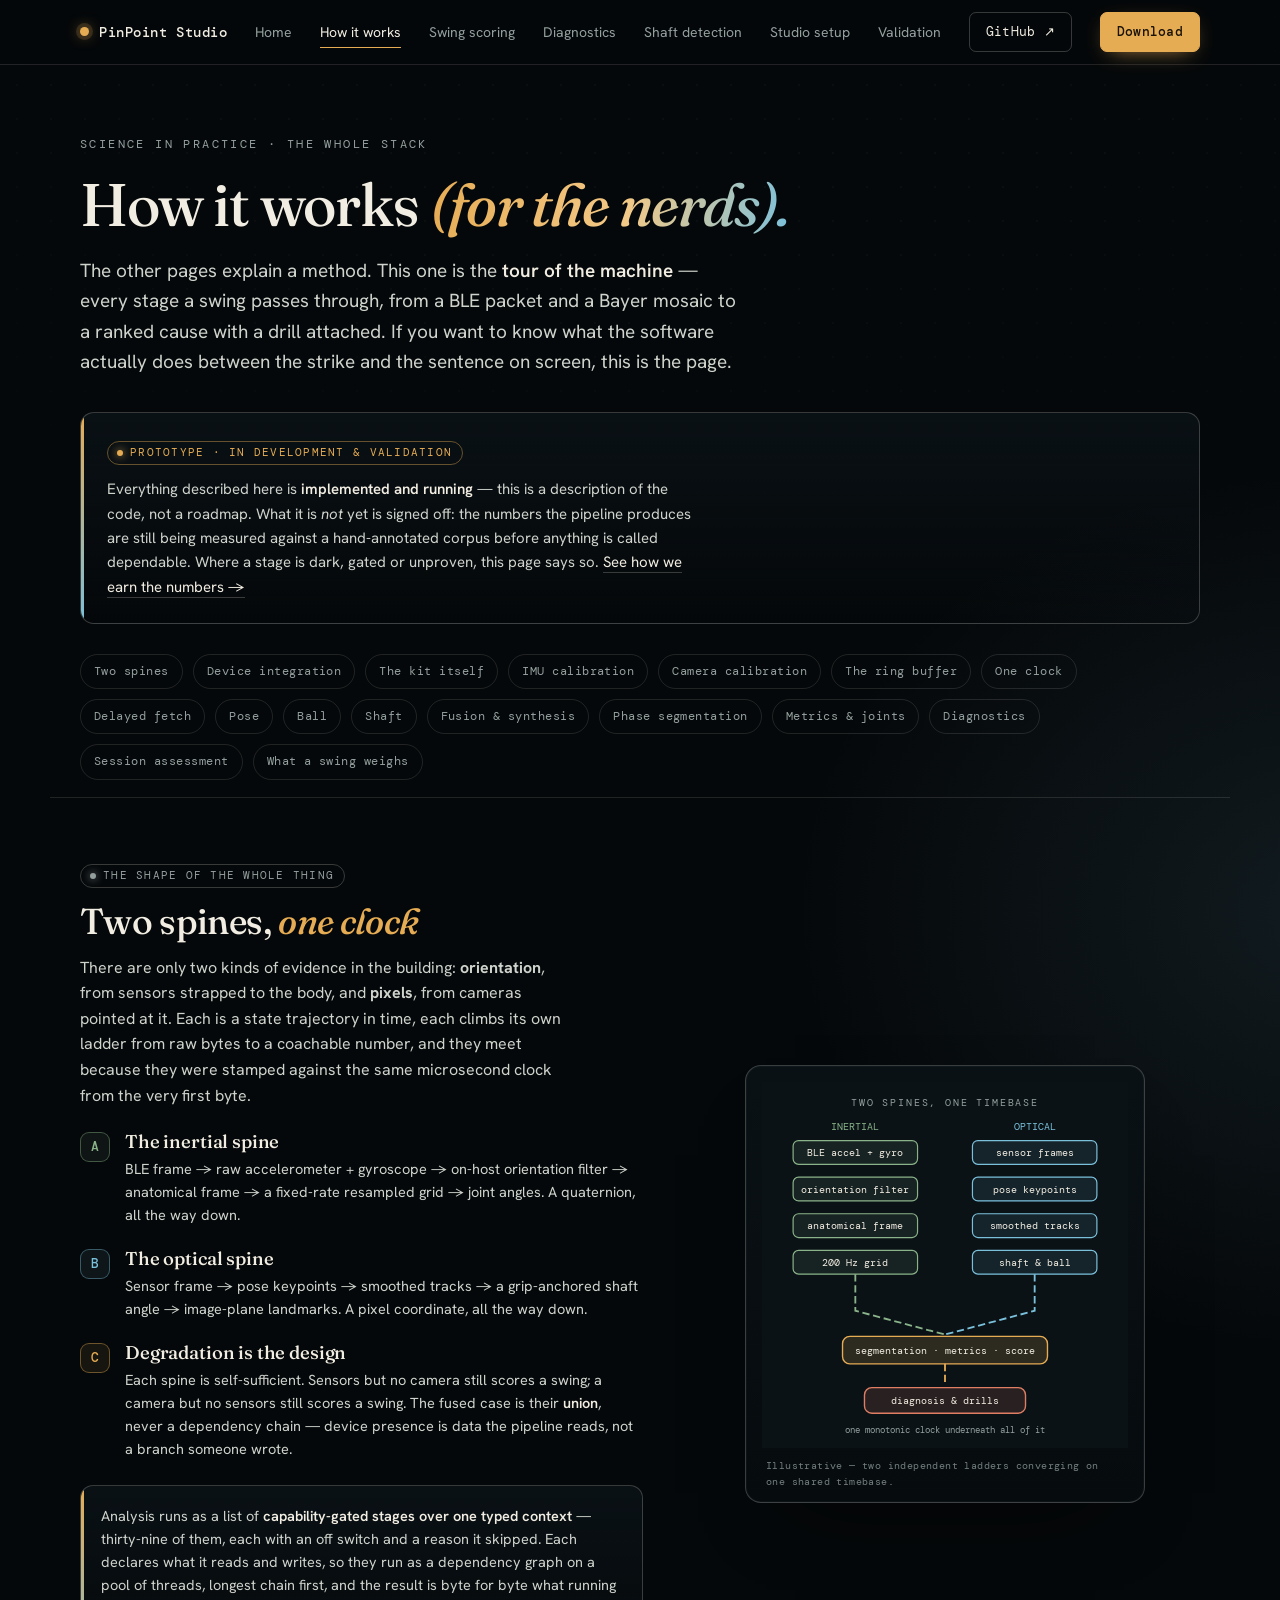
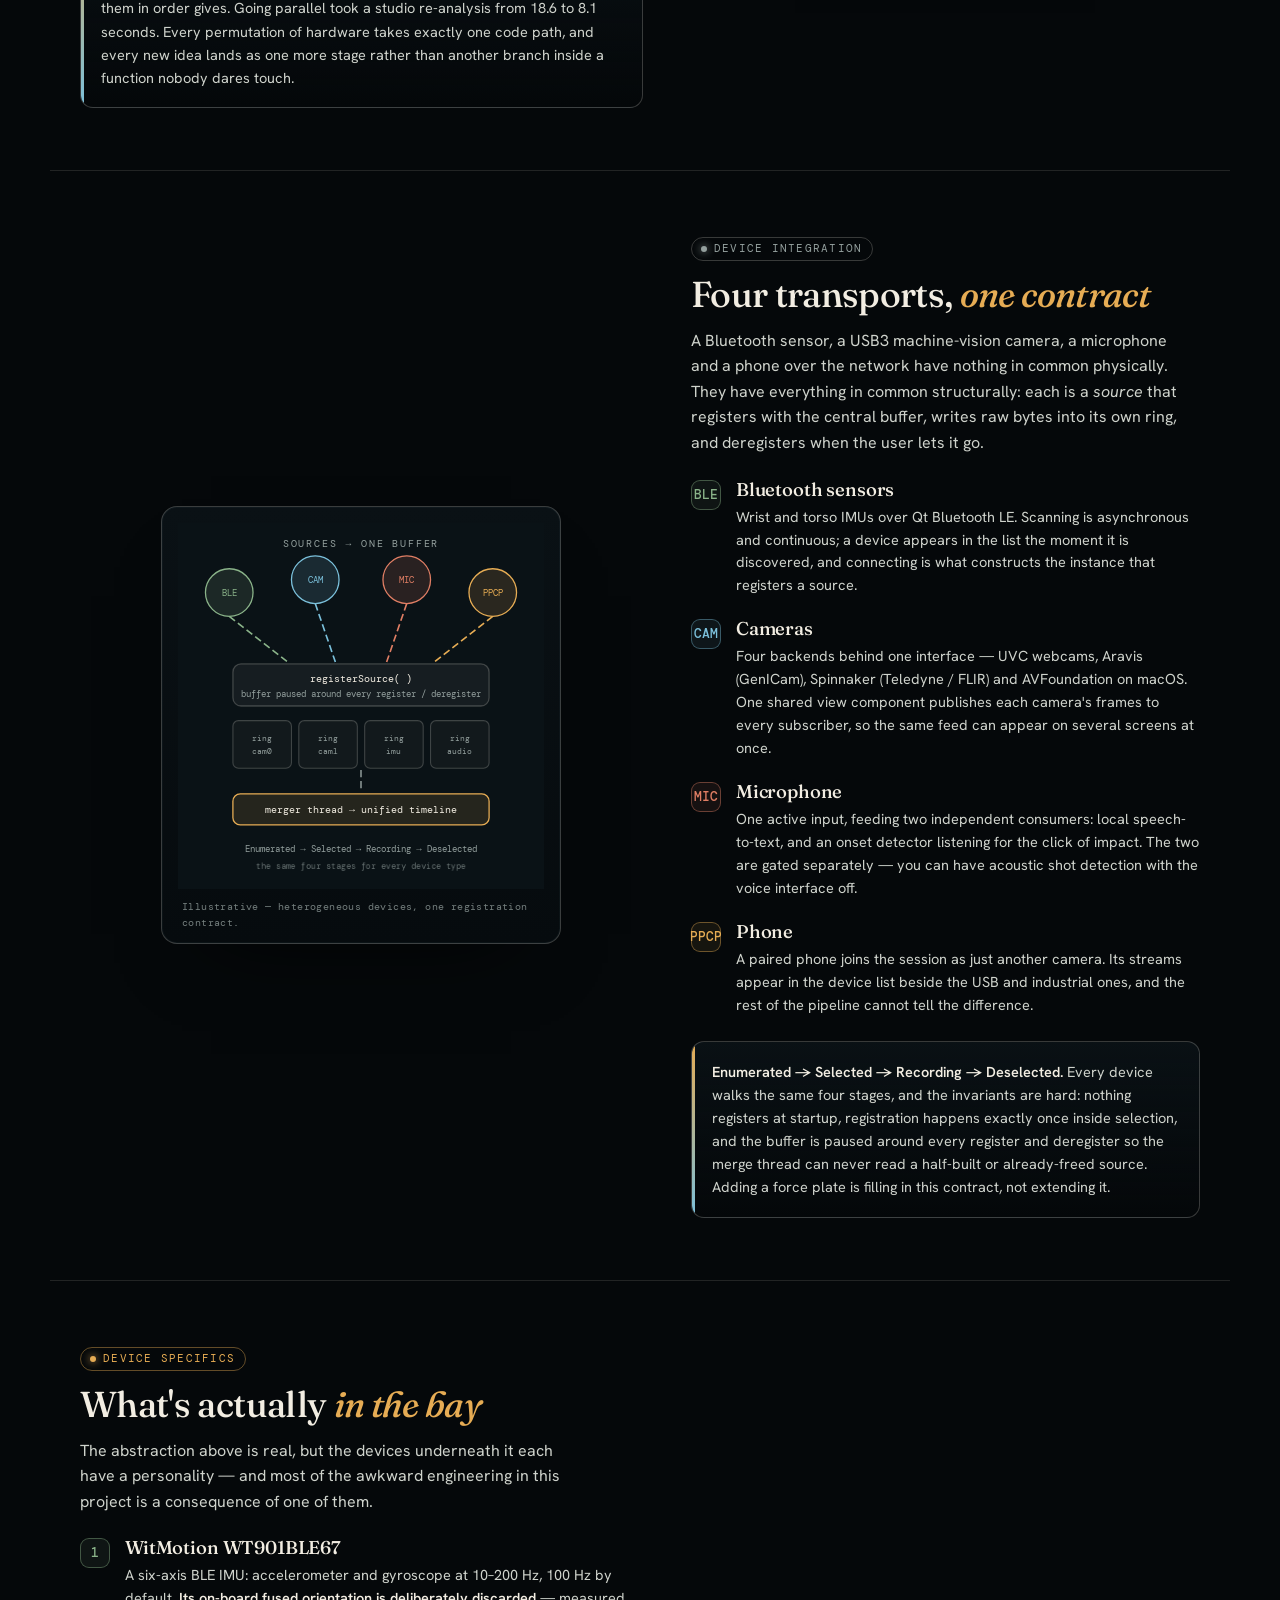
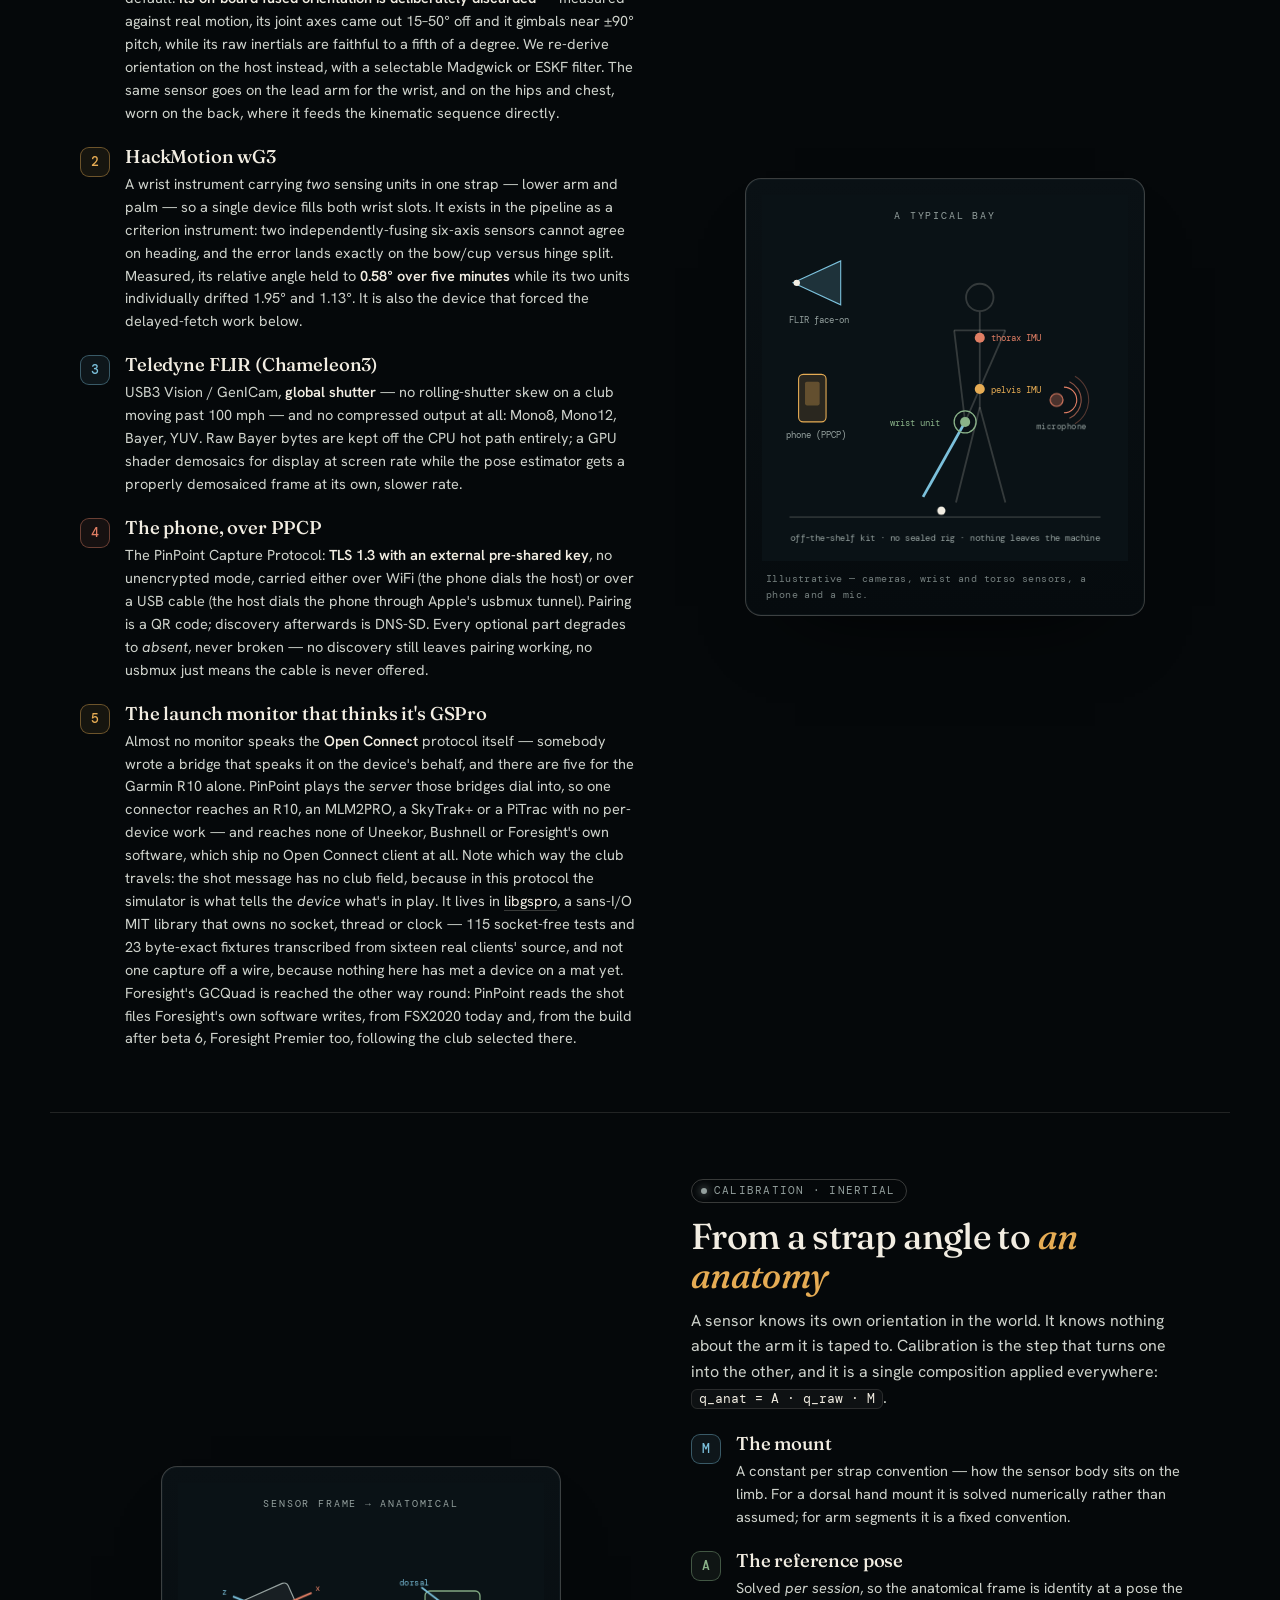
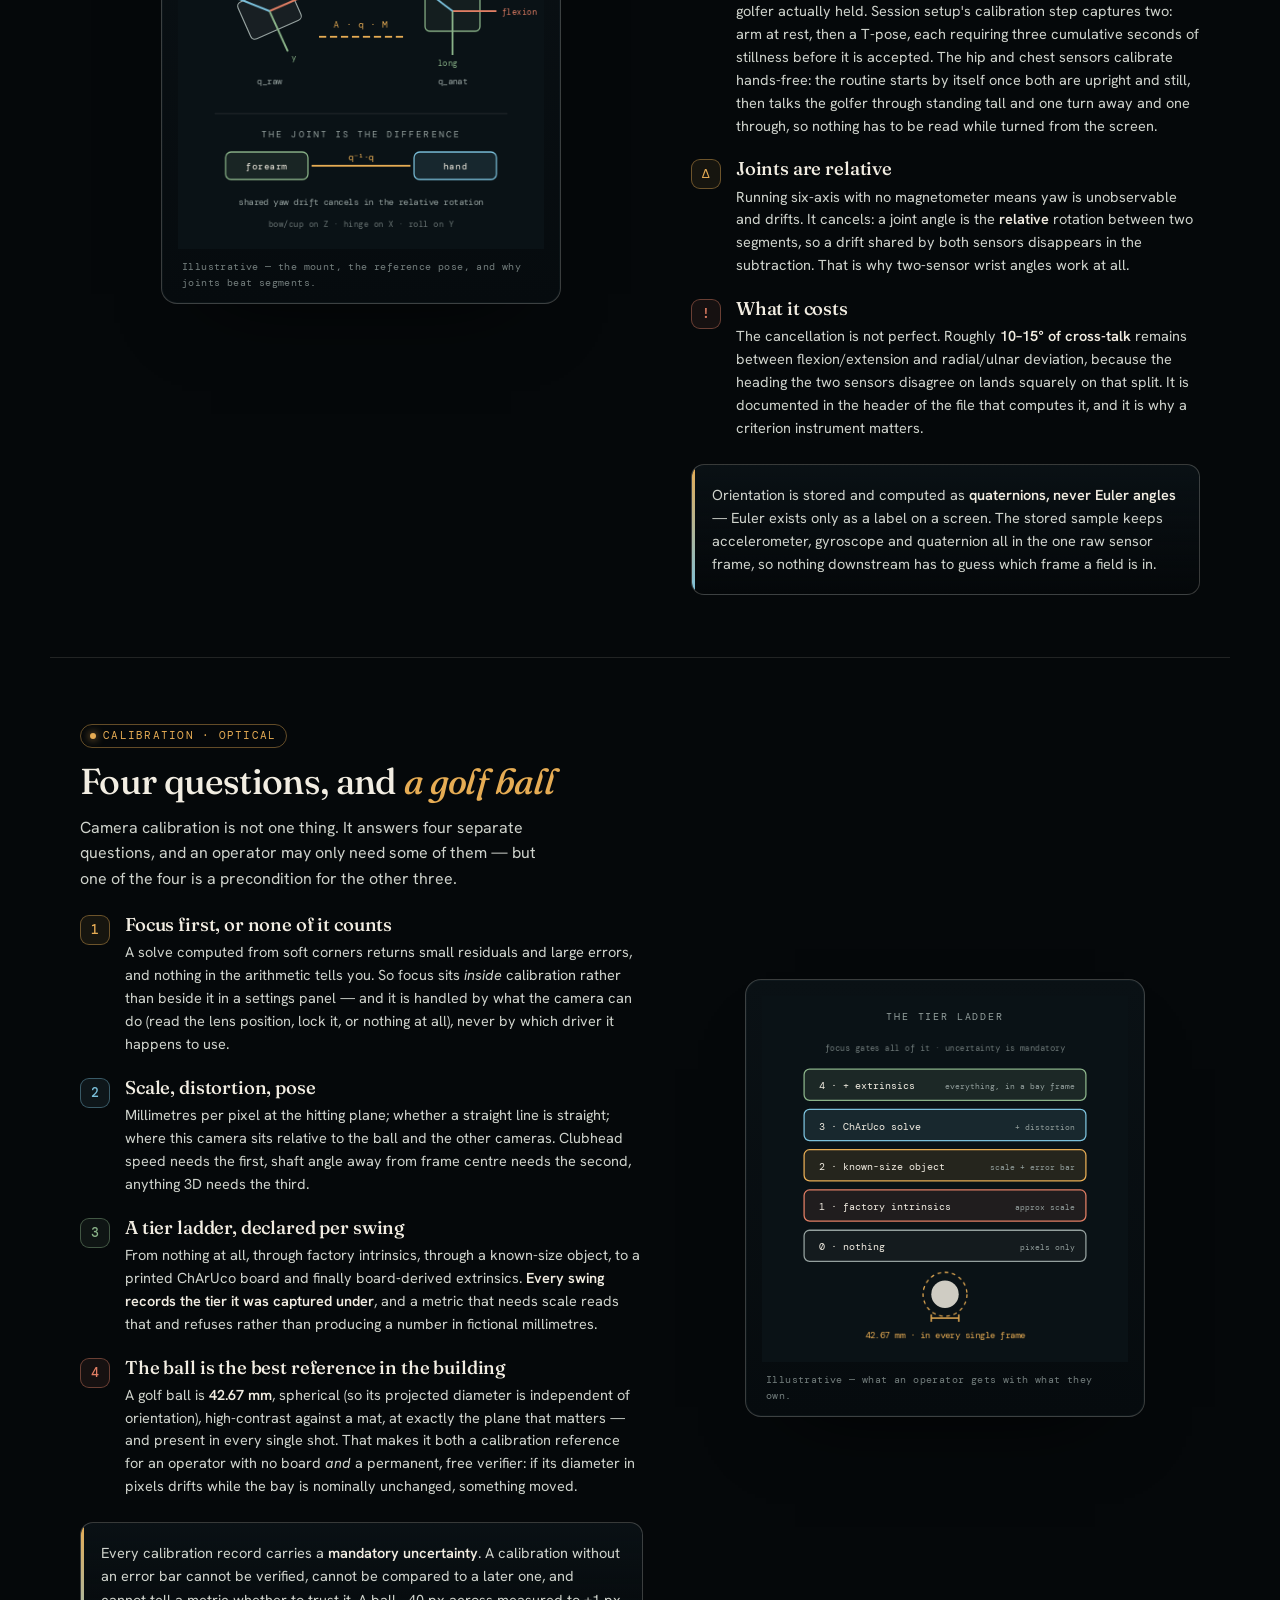
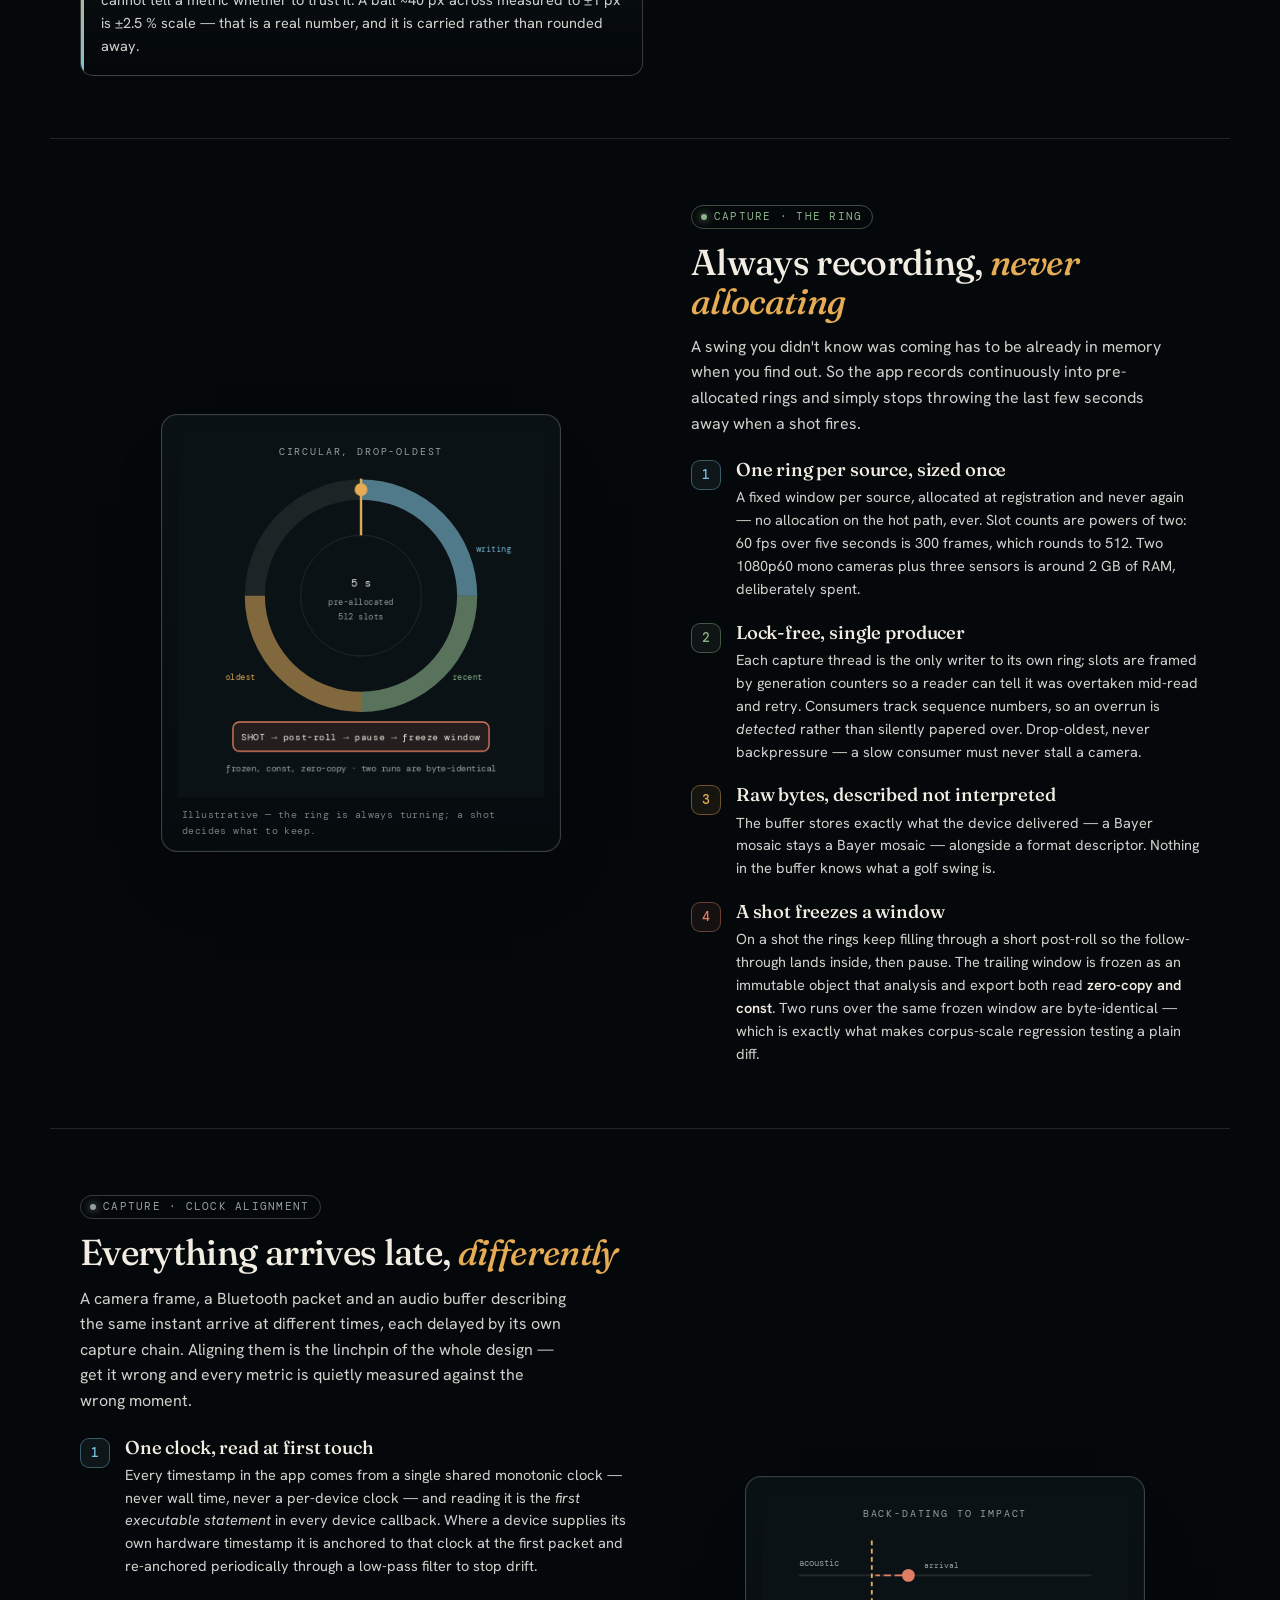
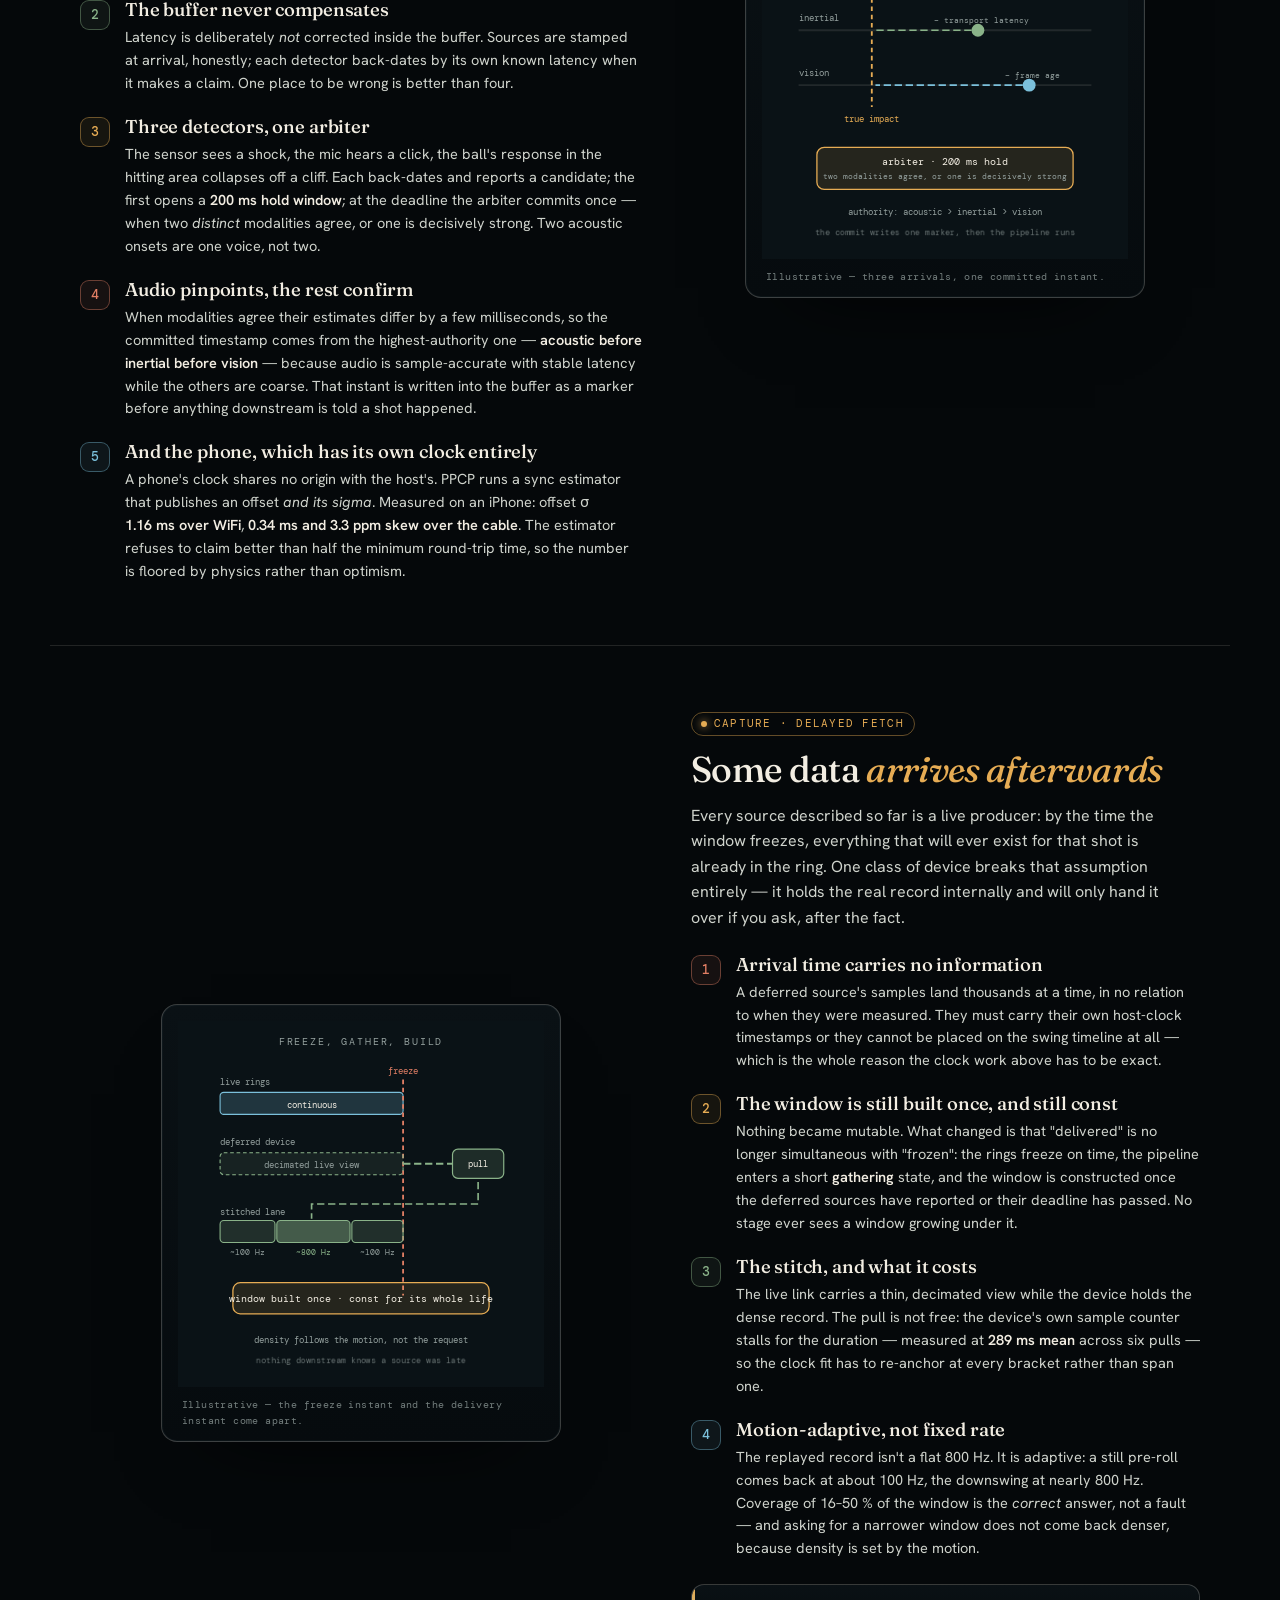
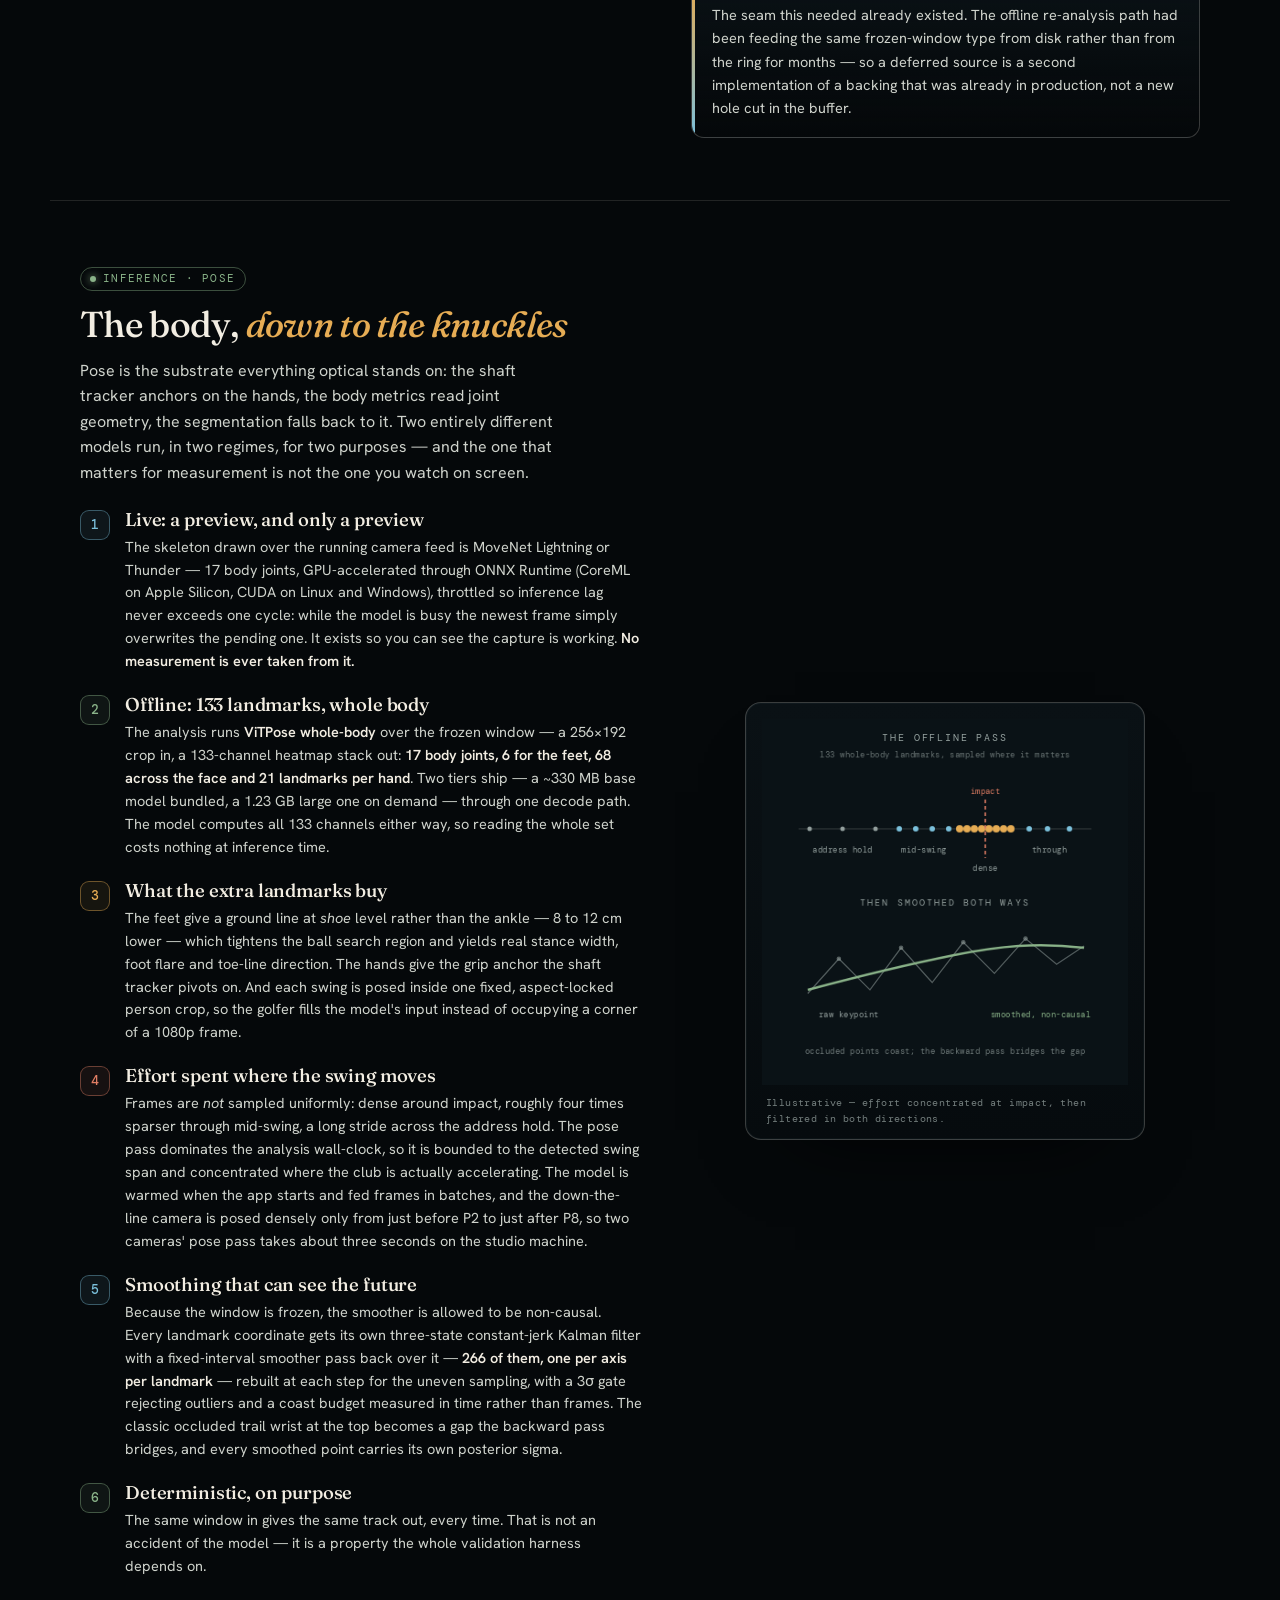
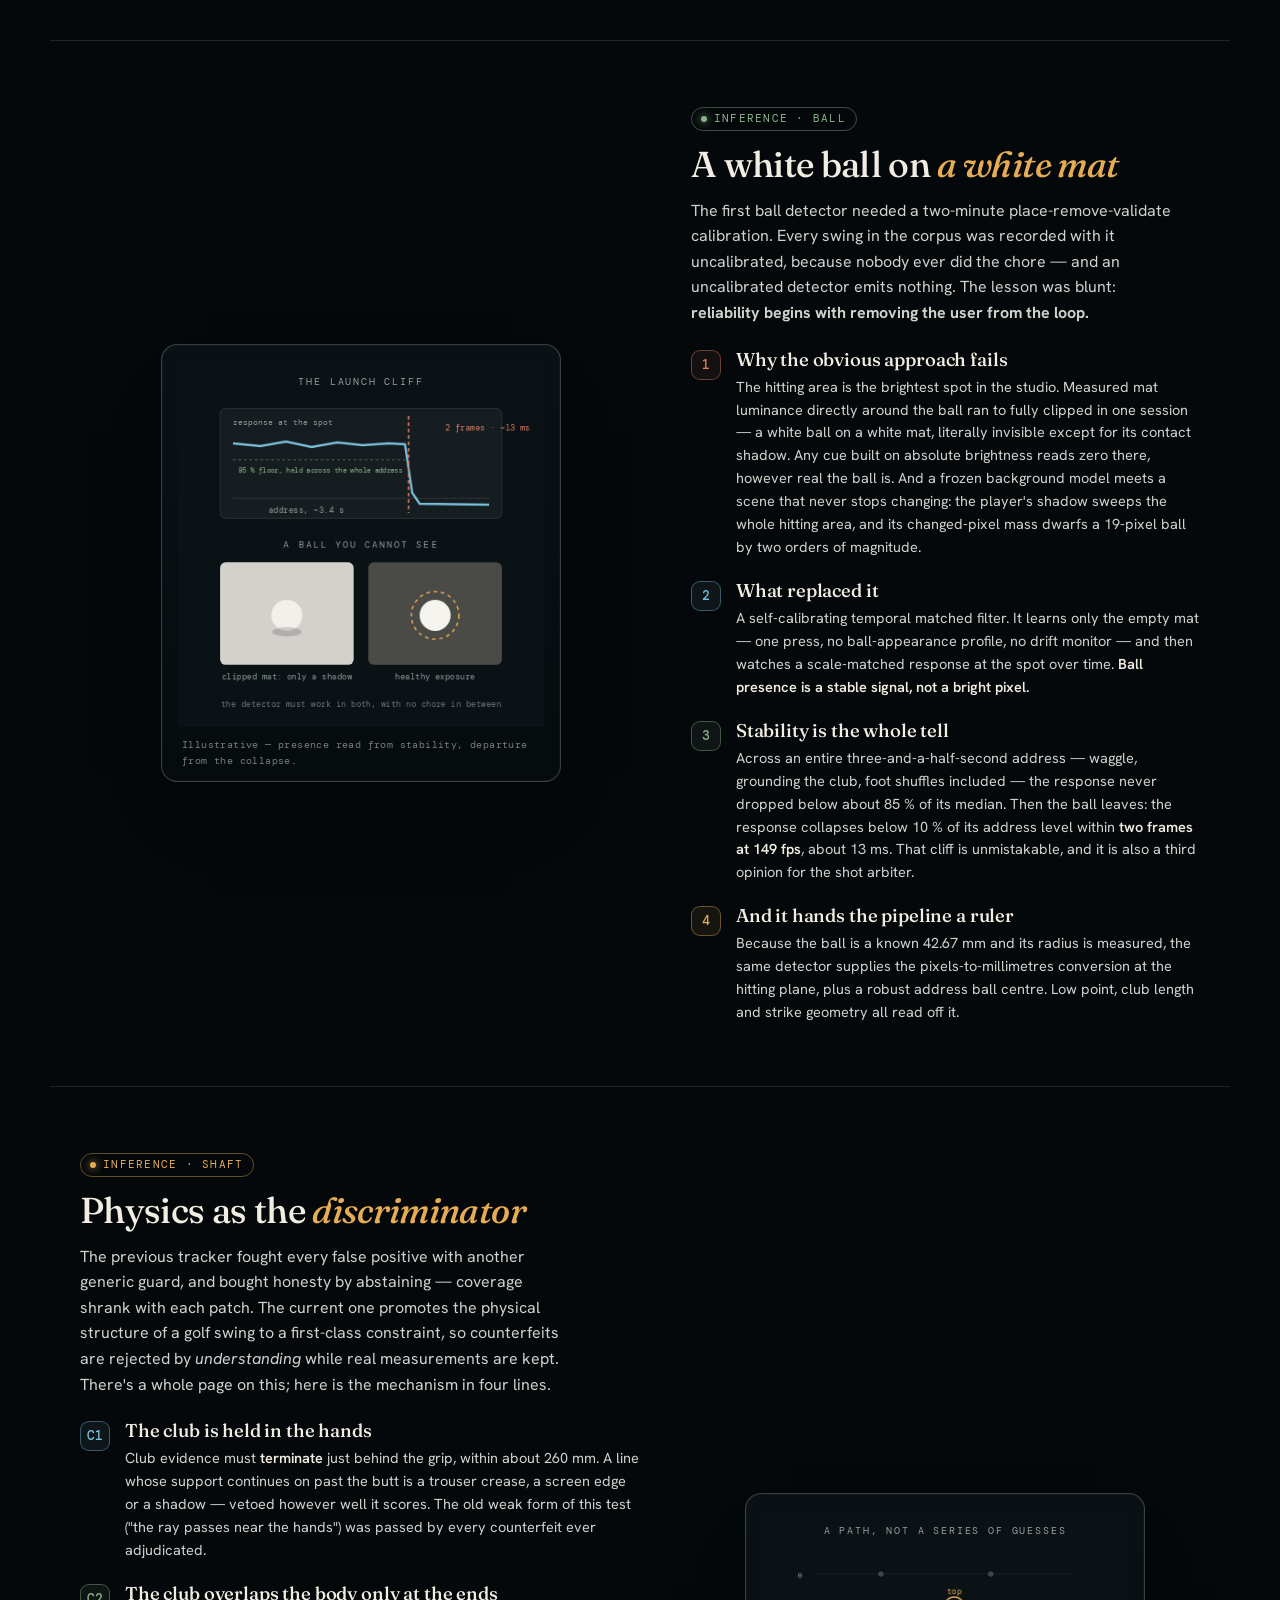
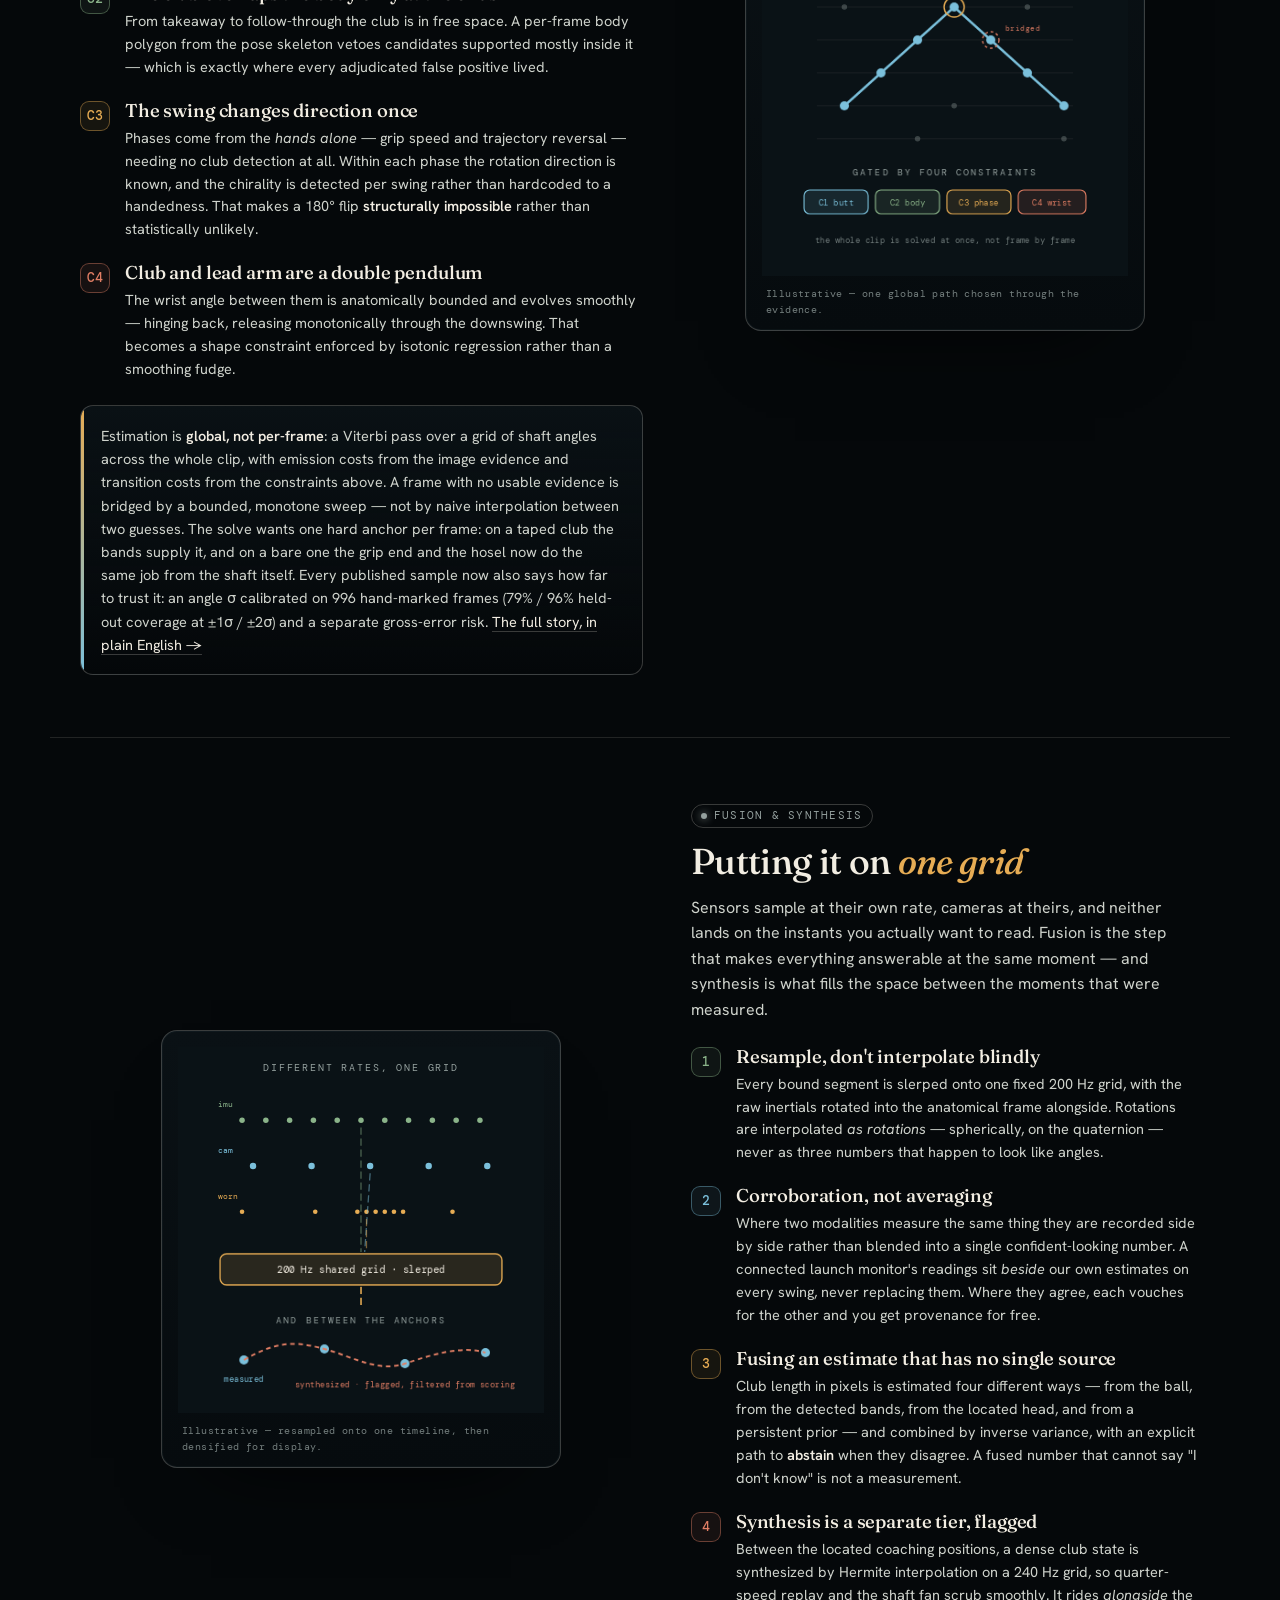
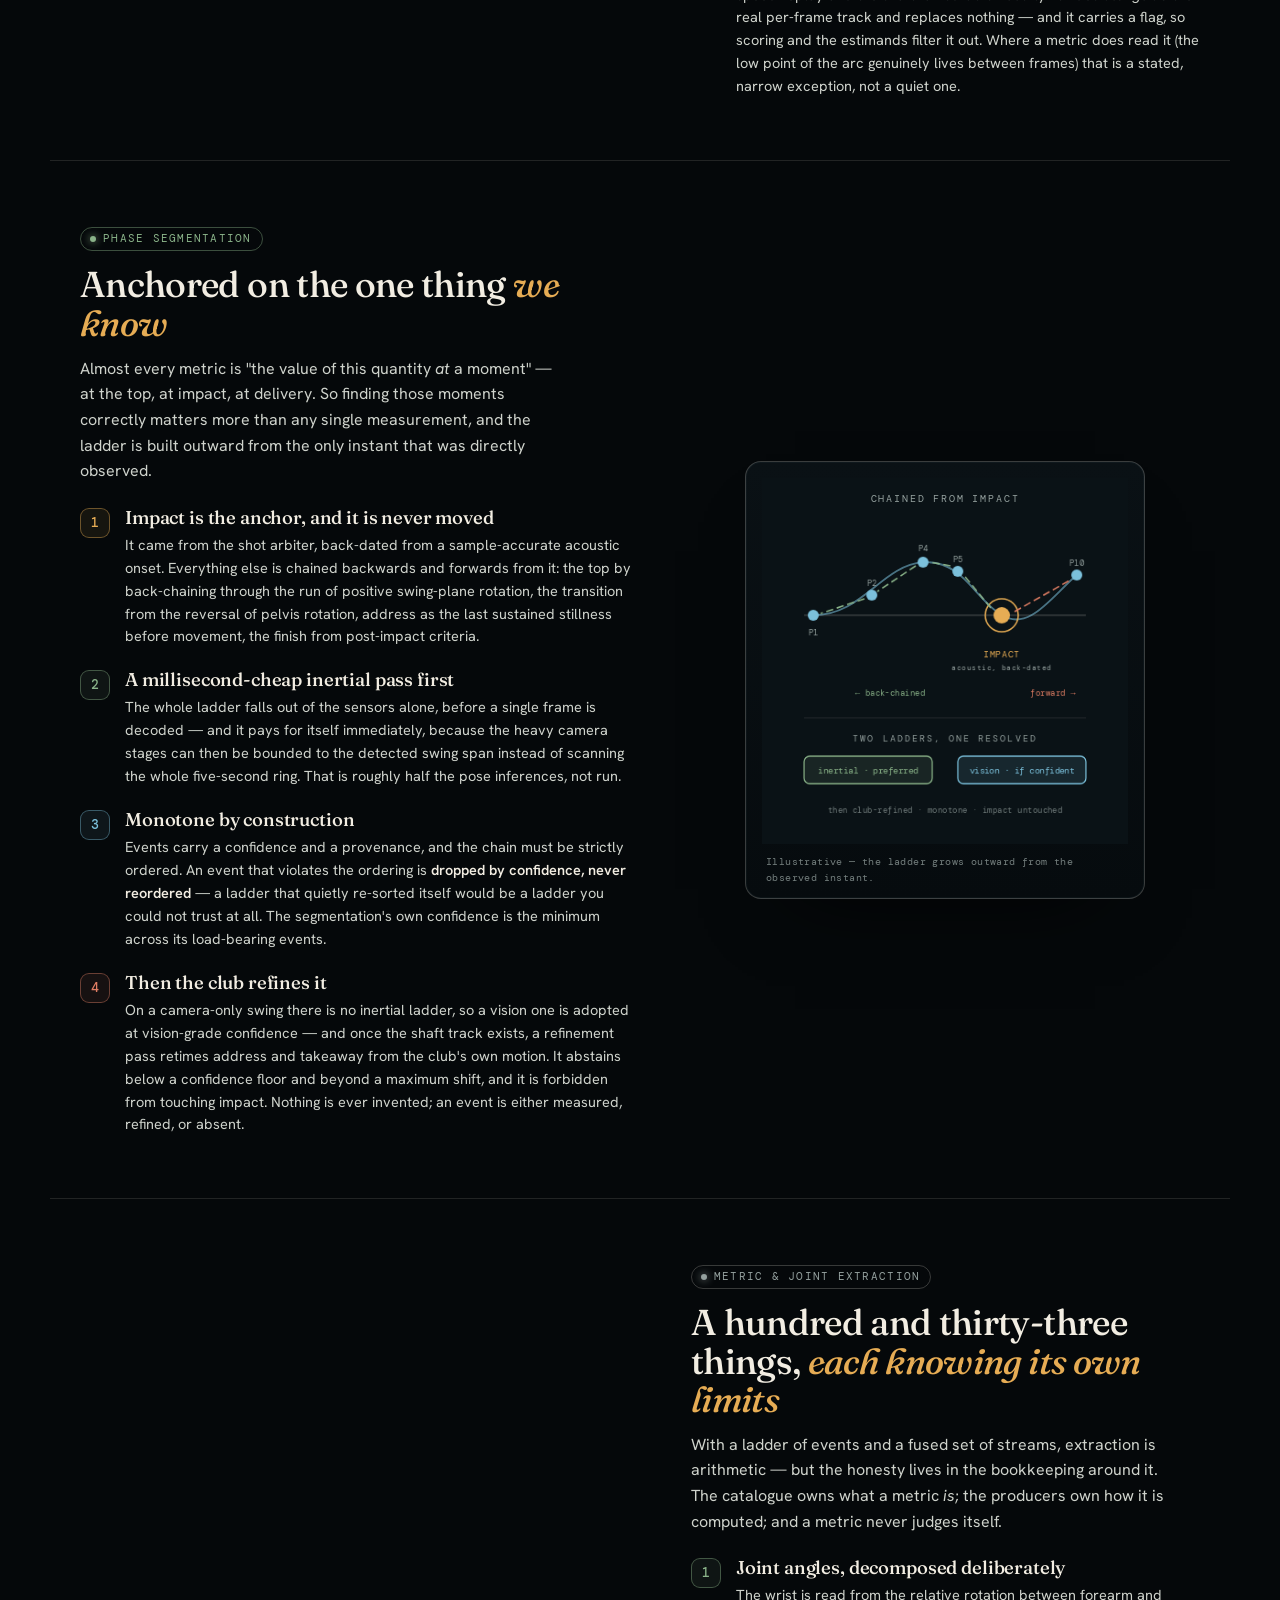
==== commit 6832d9e9: "The science pages catch up with beta 6 How it works: 39 analysis stages run as a dependency graph (1" ====
--- a/science/how-it-works.html
+++ b/science/how-it-works.html
@@ -73,7 +73,7 @@
           <li class="point"><span class="pi cyan">B</span><div><h4>The optical spine</h4><p>Sensor frame &#8594; pose keypoints &#8594; smoothed tracks &#8594; a grip-anchored shaft angle &#8594; image-plane landmarks. A pixel coordinate, all the way down.</p></div></li>
           <li class="point"><span class="pi amber">C</span><div><h4>Degradation is the design</h4><p>Each spine is self-sufficient. Sensors but no camera still scores a swing; a camera but no sensors still scores a swing. The fused case is their <strong>union</strong>, never a dependency chain — device presence is data the pipeline reads, not a branch someone wrote.</p></div></li>
         </ul>
-        <div class="callout"><p>Analysis runs as a list of <strong>capability-gated stages over one typed context</strong> — twenty-odd of them in authored order, each with an off switch and a reason it skipped. Every permutation of hardware takes exactly one code path, and every new idea lands as one more stage rather than another branch inside a function nobody dares touch.</p></div>
+        <div class="callout"><p>Analysis runs as a list of <strong>capability-gated stages over one typed context</strong> — thirty-nine of them, each with an off switch and a reason it skipped. Each declares what it reads and writes, so they run as a dependency graph on a pool of threads, longest chain first, and the result is byte for byte what running them in order gives. Going parallel took a studio re-analysis from 18.6 to 8.1 seconds. Every permutation of hardware takes exactly one code path, and every new idea lands as one more stage rather than another branch inside a function nobody dares touch.</p></div>
       </div>
       <div class="xv reveal">
         <svg viewBox="0 0 400 400" xmlns="http://www.w3.org/2000/svg">
@@ -186,11 +186,11 @@
         <h2 class="xh">What's actually <em>in the bay</em></h2>
         <p class="xlede">The abstraction above is real, but the devices underneath it each have a personality — and most of the awkward engineering in this project is a consequence of one of them.</p>
         <ul class="points">
-          <li class="point"><span class="pi green">1</span><div><h4>WitMotion WT901BLE67</h4><p>A six-axis BLE IMU: accelerometer and gyroscope at 10&ndash;200&nbsp;Hz, 100&nbsp;Hz by default. <strong>Its on-board fused orientation is deliberately discarded</strong> — measured against real motion, its joint axes came out 15&ndash;50&deg; off and it gimbals near &plusmn;90&deg; pitch, while its raw inertials are faithful to a fifth of a degree. We re-derive orientation on the host instead, with a selectable Madgwick or ESKF filter.</p></div></li>
+          <li class="point"><span class="pi green">1</span><div><h4>WitMotion WT901BLE67</h4><p>A six-axis BLE IMU: accelerometer and gyroscope at 10&ndash;200&nbsp;Hz, 100&nbsp;Hz by default. <strong>Its on-board fused orientation is deliberately discarded</strong> — measured against real motion, its joint axes came out 15&ndash;50&deg; off and it gimbals near &plusmn;90&deg; pitch, while its raw inertials are faithful to a fifth of a degree. We re-derive orientation on the host instead, with a selectable Madgwick or ESKF filter. The same sensor goes on the lead arm for the wrist, and on the hips and chest, worn on the back, where it feeds the kinematic sequence directly.</p></div></li>
           <li class="point"><span class="pi amber">2</span><div><h4>HackMotion wG3</h4><p>A wrist instrument carrying <em>two</em> sensing units in one strap — lower arm and palm — so a single device fills both wrist slots. It exists in the pipeline as a criterion instrument: two independently-fusing six-axis sensors cannot agree on heading, and the error lands exactly on the bow/cup versus hinge split. Measured, its relative angle held to <strong>0.58&deg; over five minutes</strong> while its two units individually drifted 1.95&deg; and 1.13&deg;. It is also the device that forced the delayed-fetch work below.</p></div></li>
           <li class="point"><span class="pi cyan">3</span><div><h4>Teledyne FLIR (Chameleon3)</h4><p>USB3&nbsp;Vision / GenICam, <strong>global shutter</strong> — no rolling-shutter skew on a club moving past 100&nbsp;mph — and no compressed output at all: Mono8, Mono12, Bayer, YUV. Raw Bayer bytes are kept off the CPU hot path entirely; a GPU shader demosaics for display at screen rate while the pose estimator gets a properly demosaiced frame at its own, slower rate.</p></div></li>
           <li class="point"><span class="pi coral">4</span><div><h4>The phone, over PPCP</h4><p>The PinPoint Capture Protocol: <strong>TLS 1.3 with an external pre-shared key</strong>, no unencrypted mode, carried either over WiFi (the phone dials the host) or over a USB cable (the host dials the phone through Apple's usbmux tunnel). Pairing is a QR code; discovery afterwards is DNS-SD. Every optional part degrades to <em>absent</em>, never broken — no discovery still leaves pairing working, no usbmux just means the cable is never offered.</p></div></li>
-          <li class="point"><span class="pi amber">5</span><div><h4>The launch monitor that thinks it's GSPro</h4><p>Almost no monitor speaks the <strong>Open Connect</strong> protocol itself &mdash; somebody wrote a bridge that speaks it on the device's behalf, and there are five for the Garmin R10 alone. PinPoint plays the <em>server</em> those bridges dial into, so one connector reaches an R10, an MLM2PRO, a SkyTrak+ or a PiTrac with no per-device work &mdash; and reaches none of Uneekor, Bushnell or Foresight's own software, which ship no Open Connect client at all. Note which way the club travels: the shot message has no club field, because in this protocol the simulator is what tells the <em>device</em> what's in play. It lives in <a class="ulink" href="https://github.com/PinPoint-Golf/libgspro" target="_blank" rel="noopener">libgspro</a>, a sans-I/O MIT library that owns no socket, thread or clock &mdash; 115 socket-free tests and 23 byte-exact fixtures transcribed from sixteen real clients' source, and not one capture off a wire, because nothing here has met a device on a mat yet.</p></div></li>
+          <li class="point"><span class="pi amber">5</span><div><h4>The launch monitor that thinks it's GSPro</h4><p>Almost no monitor speaks the <strong>Open Connect</strong> protocol itself &mdash; somebody wrote a bridge that speaks it on the device's behalf, and there are five for the Garmin R10 alone. PinPoint plays the <em>server</em> those bridges dial into, so one connector reaches an R10, an MLM2PRO, a SkyTrak+ or a PiTrac with no per-device work &mdash; and reaches none of Uneekor, Bushnell or Foresight's own software, which ship no Open Connect client at all. Note which way the club travels: the shot message has no club field, because in this protocol the simulator is what tells the <em>device</em> what's in play. It lives in <a class="ulink" href="https://github.com/PinPoint-Golf/libgspro" target="_blank" rel="noopener">libgspro</a>, a sans-I/O MIT library that owns no socket, thread or clock &mdash; 115 socket-free tests and 23 byte-exact fixtures transcribed from sixteen real clients' source, and not one capture off a wire, because nothing here has met a device on a mat yet. Foresight's GCQuad is reached the other way round: PinPoint reads the shot files Foresight's own software writes, from FSX2020 today and, from the build after beta 6, Foresight Premier too, following the club selected there.</p></div></li>
         </ul>
       </div>
       <div class="xv reveal">
@@ -247,7 +247,7 @@
         <p class="xlede">A sensor knows its own orientation in the world. It knows nothing about the arm it is taped to. Calibration is the step that turns one into the other, and it is a single composition applied everywhere: <span class="formula">q_anat = A &middot; q_raw &middot; M</span>.</p>
         <ul class="points">
           <li class="point"><span class="pi cyan">M</span><div><h4>The mount</h4><p>A constant per strap convention — how the sensor body sits on the limb. For a dorsal hand mount it is solved numerically rather than assumed; for arm segments it is a fixed convention.</p></div></li>
-          <li class="point"><span class="pi green">A</span><div><h4>The reference pose</h4><p>Solved <em>per session</em>, so the anatomical frame is identity at a pose the golfer actually held. The wizard captures two: arm at rest, then a T-pose, each requiring three cumulative seconds of stillness before it is accepted.</p></div></li>
+          <li class="point"><span class="pi green">A</span><div><h4>The reference pose</h4><p>Solved <em>per session</em>, so the anatomical frame is identity at a pose the golfer actually held. Session setup's calibration step captures two: arm at rest, then a T-pose, each requiring three cumulative seconds of stillness before it is accepted. The hip and chest sensors calibrate hands-free: the routine starts by itself once both are upright and still, then talks the golfer through standing tall and one turn away and one through, so nothing has to be read while turned from the screen.</p></div></li>
           <li class="point"><span class="pi amber">&Delta;</span><div><h4>Joints are relative</h4><p>Running six-axis with no magnetometer means yaw is unobservable and drifts. It cancels: a joint angle is the <strong>relative</strong> rotation between two segments, so a drift shared by both sensors disappears in the subtraction. That is why two-sensor wrist angles work at all.</p></div></li>
           <li class="point"><span class="pi coral">!</span><div><h4>What it costs</h4><p>The cancellation is not perfect. Roughly <strong>10&ndash;15&deg; of cross-talk</strong> remains between flexion/extension and radial/ulnar deviation, because the heading the two sensors disagree on lands squarely on that split. It is documented in the header of the file that computes it, and it is why a criterion instrument matters.</p></div></li>
         </ul>
@@ -506,7 +506,7 @@
           <li class="point"><span class="pi cyan">1</span><div><h4>Live: a preview, and only a preview</h4><p>The skeleton drawn over the running camera feed is MoveNet Lightning or Thunder — 17 body joints, GPU-accelerated through ONNX Runtime (CoreML on Apple Silicon, CUDA on Linux and Windows), throttled so inference lag never exceeds one cycle: while the model is busy the newest frame simply overwrites the pending one. It exists so you can see the capture is working. <strong>No measurement is ever taken from it.</strong></p></div></li>
           <li class="point"><span class="pi green">2</span><div><h4>Offline: 133 landmarks, whole body</h4><p>The analysis runs <strong>ViTPose whole-body</strong> over the frozen window — a 256&times;192 crop in, a 133-channel heatmap stack out: <strong>17 body joints, 6 for the feet, 68 across the face and 21 landmarks per hand</strong>. Two tiers ship — a ~330&nbsp;MB base model bundled, a 1.23&nbsp;GB large one on demand — through one decode path. The model computes all 133 channels either way, so reading the whole set costs nothing at inference time.</p></div></li>
           <li class="point"><span class="pi amber">3</span><div><h4>What the extra landmarks buy</h4><p>The feet give a ground line at <em>shoe</em> level rather than the ankle — 8 to 12&nbsp;cm lower — which tightens the ball search region and yields real stance width, foot flare and toe-line direction. The hands give the grip anchor the shaft tracker pivots on. And each swing is posed inside one fixed, aspect-locked person crop, so the golfer fills the model's input instead of occupying a corner of a 1080p frame.</p></div></li>
-          <li class="point"><span class="pi coral">4</span><div><h4>Effort spent where the swing moves</h4><p>Frames are <em>not</em> sampled uniformly: dense around impact, roughly four times sparser through mid-swing, a long stride across the address hold. The pose pass dominates the analysis wall-clock, so it is bounded to the detected swing span and concentrated where the club is actually accelerating.</p></div></li>
+          <li class="point"><span class="pi coral">4</span><div><h4>Effort spent where the swing moves</h4><p>Frames are <em>not</em> sampled uniformly: dense around impact, roughly four times sparser through mid-swing, a long stride across the address hold. The pose pass dominates the analysis wall-clock, so it is bounded to the detected swing span and concentrated where the club is actually accelerating. The model is warmed when the app starts and fed frames in batches, and the down-the-line camera is posed densely only from just before P2 to just after P8, so two cameras' pose pass takes about three seconds on the studio machine.</p></div></li>
           <li class="point"><span class="pi cyan">5</span><div><h4>Smoothing that can see the future</h4><p>Because the window is frozen, the smoother is allowed to be non-causal. Every landmark coordinate gets its own three-state constant-jerk Kalman filter with a fixed-interval smoother pass back over it — <strong>266 of them, one per axis per landmark</strong> — rebuilt at each step for the uneven sampling, with a 3&sigma; gate rejecting outliers and a coast budget measured in time rather than frames. The classic occluded trail wrist at the top becomes a gap the backward pass bridges, and every smoothed point carries its own posterior sigma.</p></div></li>
           <li class="point"><span class="pi green">6</span><div><h4>Deterministic, on purpose</h4><p>The same window in gives the same track out, every time. That is not an accident of the model — it is a property the whole validation harness depends on.</p></div></li>
         </ul>
@@ -788,14 +788,14 @@
     <div class="xgrid">
       <div class="xcol">
         <span class="badge"><i></i>Metric &amp; joint extraction</span>
-        <h2 class="xh">A hundred and eight things, <em>each knowing its own limits</em></h2>
+        <h2 class="xh">A hundred and thirty-three things, <em>each knowing its own limits</em></h2>
         <p class="xlede">With a ladder of events and a fused set of streams, extraction is arithmetic — but the honesty lives in the bookkeeping around it. The catalogue owns what a metric <em>is</em>; the producers own how it is computed; and a metric never judges itself.</p>
         <ul class="points">
           <li class="point"><span class="pi green">1</span><div><h4>Joint angles, decomposed deliberately</h4><p>The wrist is read from the relative rotation between forearm and hand: flexion/extension and radial/ulnar deviation from a Tait-Bryan decomposition chosen so that forearm twist drops out on the middle axis, then pronation and elbow flexion from a swing-twist decomposition about the forearm's long axis. Signs are hardware-locked and pinned by tests, because an inverted sign is a fault that fires happily on the wrong swings.</p></div></li>
           <li class="point"><span class="pi cyan">2</span><div><h4>Everything the camera can add</h4><p>Head movement, foot and pressure geometry, frontal-plane lower-body measures, upper-body measures, pelvis and thorax turn with X-factor and its stretch, club delivery, tempo. Each is its own stage with its own gate — <strong>the gate is the stage's own conditions, never the session type</strong>. A session type is a capture <em>intent</em>; it is not evidence about what was captured.</p></div></li>
           <li class="point"><span class="pi amber">3</span><div><h4>A route ladder, best first</h4><p>Each metric declares an ordered list of ways it can be obtained — triangulated, inertial, fused, from a device, derived — each rung carrying its own requirement and whether it is a direct reading or an estimate. The app walks the ladder against what was actually connected, and the answer is what the swing card shows. "Needs a down-the-line camera" and "needs a launch monitor" reach you through the same mechanism.</p></div></li>
           <li class="point"><span class="pi coral">4</span><div><h4>Scored, unscored, and honest about which</h4><p>Only a small set of metrics feeds the score. The rest are replay lanes — drawn, tabulated and diagnosable, but deliberately kept out of the number, so adding a new measurement can never silently move an athlete's score.</p></div></li>
-          <li class="point"><span class="pi cyan">5</span><div><h4>An error bar is a claim, and absent means unknown</h4><p>Body series carry a measurement &sigma;. The shaft metrics carry one per reading, in the metric's own unit, propagated from the track. Each shaft sample has an angle &sigma; from a tier &times; phase table calibrated on 996 hand marks, plus a separate probability that it is on the wrong structure. The synthetic arc gets a posterior from its own Cholesky factor, and 200 fixed-seed Monte Carlo draws carry it through the non-linear metrics. The timing &sigma; of each P-position adds a rate &times; &sigma;<sub>t</sub> term. Bias is reported, never folded into &sigma;. Gross risk is shown as a &#9888;, never folded into &sigma;. Confidence widens a bar but never moves a value. A metric with no budget publishes no &sigma;, because a &plusmn;0 would claim a perfection nobody measured. The card names the provenance: <em>calibrated</em>, <em>propagated</em> or <em>assumed input</em>.</p></div></li>
+          <li class="point"><span class="pi cyan">5</span><div><h4>An error bar is a claim, and absent means unknown</h4><p>Body series carry a measurement &sigma;. The shaft metrics carry one per reading, in the metric's own unit, propagated from the track. Each shaft sample has an angle &sigma; from a tier &times; phase table calibrated on 996 hand marks, plus a separate probability that it is on the wrong structure. The synthetic arc gets a posterior from its own Cholesky factor, and 200 fixed-seed Monte Carlo draws carry it through the non-linear metrics. The timing &sigma; of each P-position adds a rate &times; &sigma;<sub>t</sub> term. Bias is reported, never folded into &sigma;. Gross risk is shown as a &#9888;, never folded into &sigma;. Confidence widens a bar but never moves a value. A metric with no budget publishes no &sigma;, because a &plusmn;0 would claim a perfection nobody measured. The card names the provenance: <em>calibrated</em>, <em>propagated</em> or <em>assumed input</em>. And a reading a gate refuses is recorded with its reason: every shot and session answers <em>How far can I trust this?</em> by naming the checks that refused something, and the diagnostic model lists every gate and how often it fires.</p></div></li>
         </ul>
         <div class="callout"><p>No millimetres or miles per hour are invented from a monocular view. Where scale is not established, quantities stay in the image plane and say so — which is the same rule the calibration tier enforces from the other end. <a class="ulink" href="swing-scoring.html">The full metric catalogue, explained &#8594;</a></p></div>
       </div>
@@ -848,7 +848,7 @@
         <h2 class="xh">Numbers are content, <em>not code</em></h2>
         <p class="xlede">A number on its own is not a diagnosis. Turning readings into named movement patterns takes an authored model — and the design rule that shapes all of it is that <strong>no corridor is compiled in</strong>. Every band, every claim, every causal link is reviewable content that a coach can read, argue with and re-seat from data.</p>
         <ul class="points">
-          <li class="point"><span class="pi cyan">1</span><div><h4>Five registries, joined by rules</h4><p>Measures (a metric plus <em>which</em> reading — at the top, the change to the top, the trough between two positions), signals (the rule that watches one), conditions (the named characteristic), norms (what normal looks like, per context), and the edges between them. Shipped today: <strong>206 measures, 166 signals, 182 conditions, 622 causal edges and 259 norms</strong> across a tree of 31 shot contexts, with 46 cited references.</p></div></li>
+          <li class="point"><span class="pi cyan">1</span><div><h4>Five registries, joined by rules</h4><p>Measures (a metric plus <em>which</em> reading — at the top, the change to the top, the trough between two positions), signals (the rule that watches one), conditions (the named characteristic), norms (what normal looks like, per context), and the edges between them. Shipped today: <strong>208 measures, 170 signals, 186 conditions, 639 causal edges and 271 norms</strong> across a tree of 31 shot contexts, with 49 cited references.</p></div></li>
           <li class="point"><span class="pi green">2</span><div><h4>Corridors, and what a grade means</h4><p>A norm carries a centre and <em>asymmetric</em> tolerances by design, plus separate bounds outside which the reading is simply <strong>not believed</strong>. Grading is distance in tolerances, per side. Three states are never merged: a capture <em>gap</em> (nothing arrived), a swing <em>finding</em> (something arrived and was poor), and a capture <em>fault</em> (something arrived that this instrument cannot produce) — because grading a mis-tracked ball in either direction would launder a hardware problem into a confident diagnosis.</p></div></li>
           <li class="point"><span class="pi amber">3</span><div><h4>A signal fires on a deviation</h4><p>Not merely on leaving the ideal band. Ideal is the <em>middle</em> of normal, so firing there would trip about a third of a healthy population on every characteristic, every swing. And a missing corridor yields "we could not assess this" — <strong>never a pass</strong>. That is the single most important branch in the engine.</p></div></li>
           <li class="point"><span class="pi coral">4</span><div><h4>A causal graph, validated as one</h4><p>Causal edges must form a DAG and the library refuses to load a cycle. Edge strength is authored in words and read in words — "rarely" through "usually" — and nothing renders it as a percentage. Ranking combines how often a cause produces an effect with how common the cause is in the first place, then greedily covers the findings: <strong>a characteristic that itself has a cause in the pack is never presented as a root</strong>, because handing a coach a symptom and calling it the diagnosis is the failure mode this whole layer exists to avoid.</p></div></li>
@@ -911,9 +911,9 @@
           <li class="point"><span class="pi cyan">1</span><div><h4>A ledger, not a running total</h4><p>One row per condition per shot: fired or not, the probability that it really fired (propagated from the error bars on the readings behind it), direction, the driving reading's distance from normal, the shot's context. Every tier, trend, chain grade and panel state is a pure reduction over those rows, and the ledger persists beside the session so review rebuilds an identical panel.</p></div></li>
           <li class="point"><span class="pi green">2</span><div><h4>Recurrence is the unit of diagnosis</h4><p>Graded by the <strong>Wilson score lower bound</strong> rather than the raw rate, because one-of-two and eight-of-ten have similar rates and utterly different evidence. Three assessable shots minimum before any pattern claim. Below that a firing sits in <em>watching</em> — which <strong>is</strong> the outlier discard, done by evidence weight rather than by deleting data. A single shank stays there forever if it never recurs. And a badly hit shot is never excluded: mishits are the most diagnostic swings in the session.</p></div></li>
           <li class="point"><span class="pi amber">3</span><div><h4>What the golfer never sees inflated</h4><p>Trends are Theil&ndash;Sen slopes with a rank-correlation significance test, minimum five points, reported as <em>improving / stable / worsening</em> and nothing finer. Recurrence is always a count — "8 of 12 measurable shots" — because at this sample size a percentage is fabricated precision. And a measure the capture never took is excluded from <em>every</em> denominator, but still drawn, because "we did not look" is a fact you are owed.</p></div></li>
-          <li class="point"><span class="pi coral">4</span><div><h4>Chains are confirmed, never discovered</h4><p>182 conditions imply about sixteen thousand pairs; mining those over fifteen swings would produce nothing but coincidence. So the authored graph restricts testing to a handful of pre-specified links among <em>this</em> session's patterns — <strong>the causal network is the multiple-comparisons correction</strong>. Links grade upward: present together, coherent in direction and swing order, conditionally dependent in a paired contingency table, and finally <em>moved together</em> — the session's own natural experiment, and the most motivating thing a golfer can be shown.</p></div></li>
+          <li class="point"><span class="pi coral">4</span><div><h4>Chains are confirmed, never discovered</h4><p>186 conditions imply about seventeen thousand pairs; mining those over fifteen swings would produce nothing but coincidence. So the authored graph restricts testing to a handful of pre-specified links among <em>this</em> session's patterns — <strong>the causal network is the multiple-comparisons correction</strong>. Links grade upward: present together, coherent in direction and swing order, conditionally dependent in a paired contingency table, and finally <em>moved together</em> — the session's own natural experiment, and the most motivating thing a golfer can be shown.</p></div></li>
           <li class="point"><span class="pi green">5</span><div><h4>And then something to actually do</h4><p>The recommendation targets the <strong>most upstream confirmed node</strong> — fix the cause and the symptoms come free — with a drill attached. Where a cause is a physical restriction rather than a movement, the panel names a <em>screen</em> instead: a thirty-second test that costs no hardware and would anchor several patterns at once. Causes that can only be established by asking are offered as questions, visually distinct, and never counted as resolving anything. The likely driver says how firm it is, and whether it was measured or only inferred. <a class="ulink" href="session-diagnostics.html">The whole diagnostic model, in depth &#8594;</a></p></div></li>
-          <li class="point"><span class="pi cyan">6</span><div><h4>Work-ons carry across sessions</h4><p>Each session records its top three to five faults, movements and setup only, causes ahead of symptoms, ranked by the same Wilson lower bound over the swings that could judge them. The home screen adds those records up into what the athlete is working on. A fault eases or clears only when a later session <strong>measured</strong> it and found it quiet. A session that couldn't see it leaves it standing, marked with when it was last seen.</p></div></li>
+          <li class="point"><span class="pi cyan">6</span><div><h4>Work-ons carry across sessions</h4><p>Each session records its top three to five faults, movements and setup only, causes ahead of symptoms, ranked by the same Wilson lower bound over the swings that could judge them. The golfer's Home screen adds those records up: one focus to practise on its Coaching tab, every habit counted by area of the swing on Your swing, and the faults that travel together on Matchups. A fault eases or clears only when a later session <strong>measured</strong> it and found it quiet. A session that couldn't see it leaves it standing, marked with when it was last seen.</p></div></li>
         </ul>
       </div>
       <div class="xv reveal">
@@ -1080,7 +1080,7 @@
   <section class="closing wrap">
     <span class="eyebrow reveal">Open, inspectable, unfinished</span>
     <h2 class="reveal" style="--d:1">All of it is <em>readable.</em></h2>
-    <p class="reveal" style="--d:2">Every stage on this page is source you can clone, build and argue with — the constraints, the constants, the corridors and the reasons each of them is what it is. The fourth beta shipped in October 2026; it's still a prototype under validation, with 1.0 targeted for late in the year.</p>
+    <p class="reveal" style="--d:2">Every stage on this page is source you can clone, build and argue with — the constraints, the constants, the corridors and the reasons each of them is what it is. The sixth beta shipped on 1 November 2026; it's still a prototype under validation, with 1.0 targeted for late in the year.</p>
     <div class="cta-row reveal" style="--d:3">
       <a class="btn solid" href="https://github.com/PinPoint-Golf/PinPointStudio" target="_blank" rel="noopener">Read the source</a>
       <a class="btn" href="studio-setup.html">Set up a bay</a>
